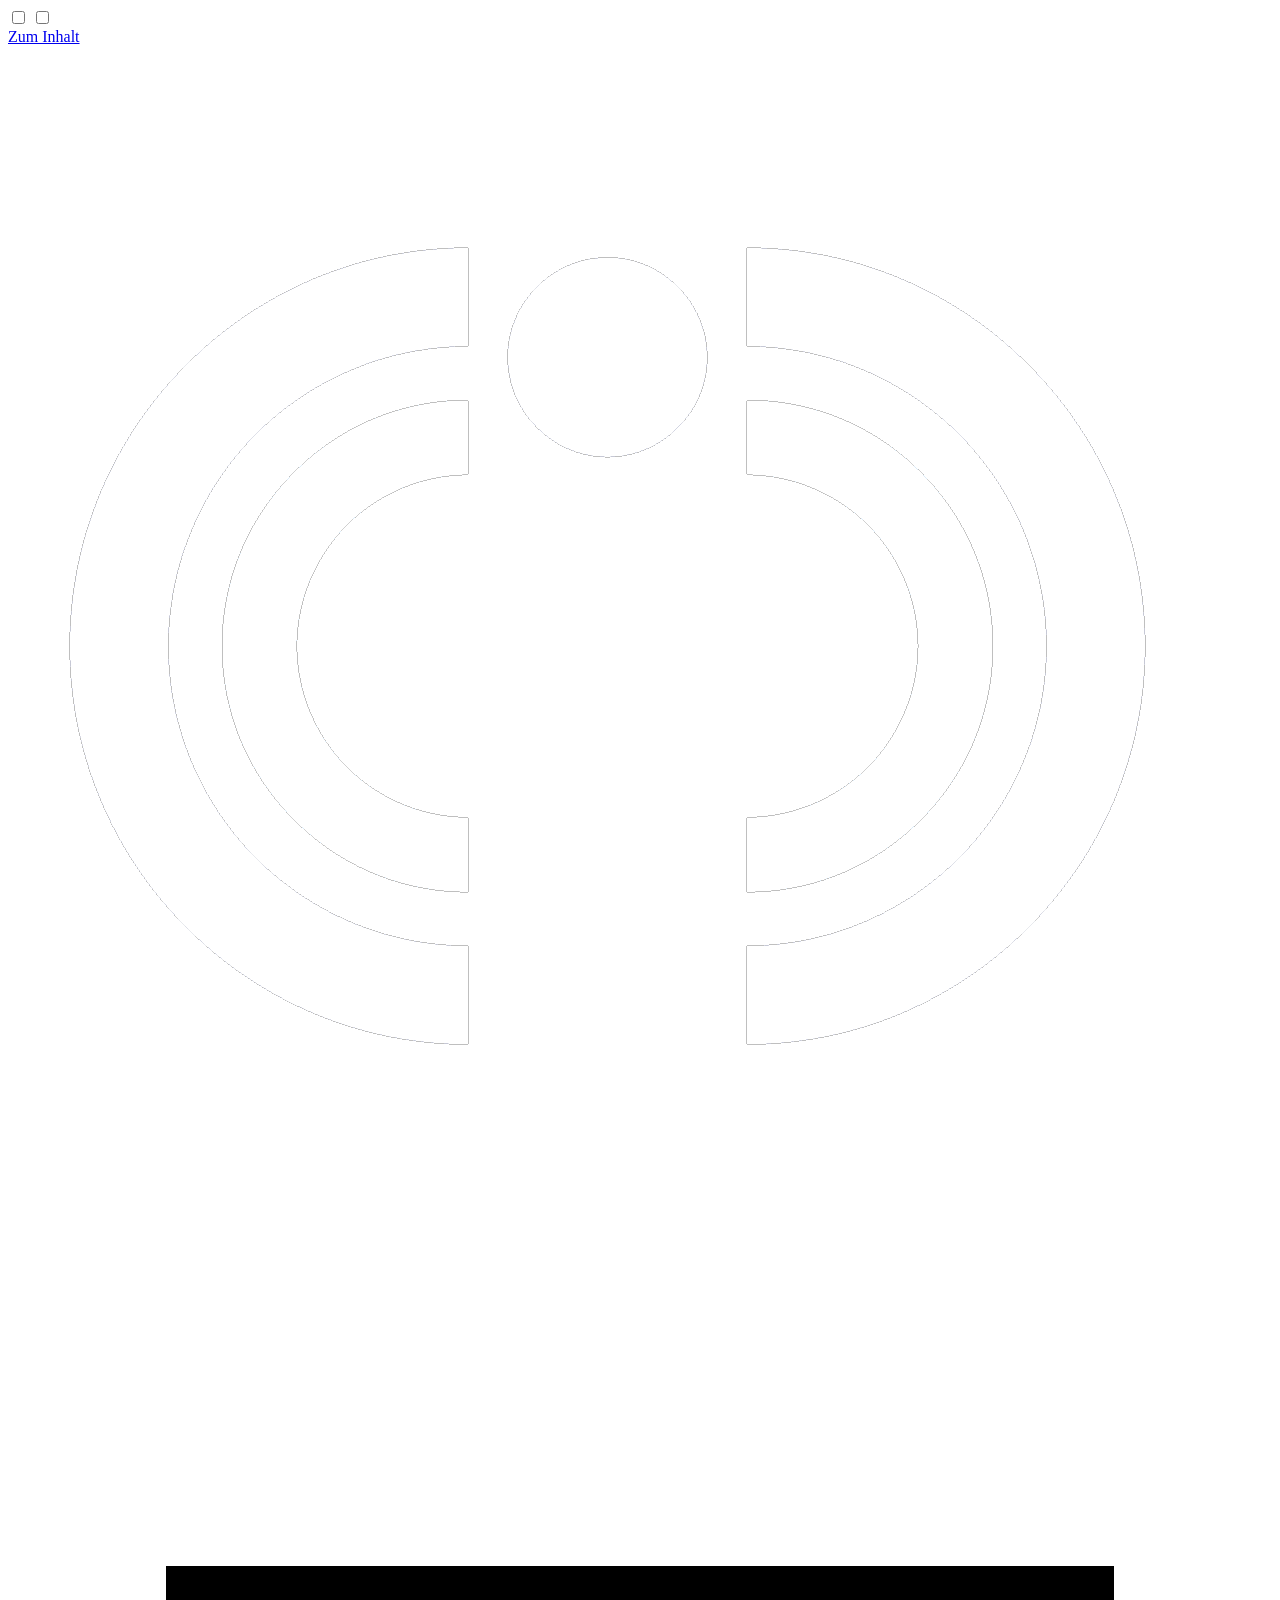
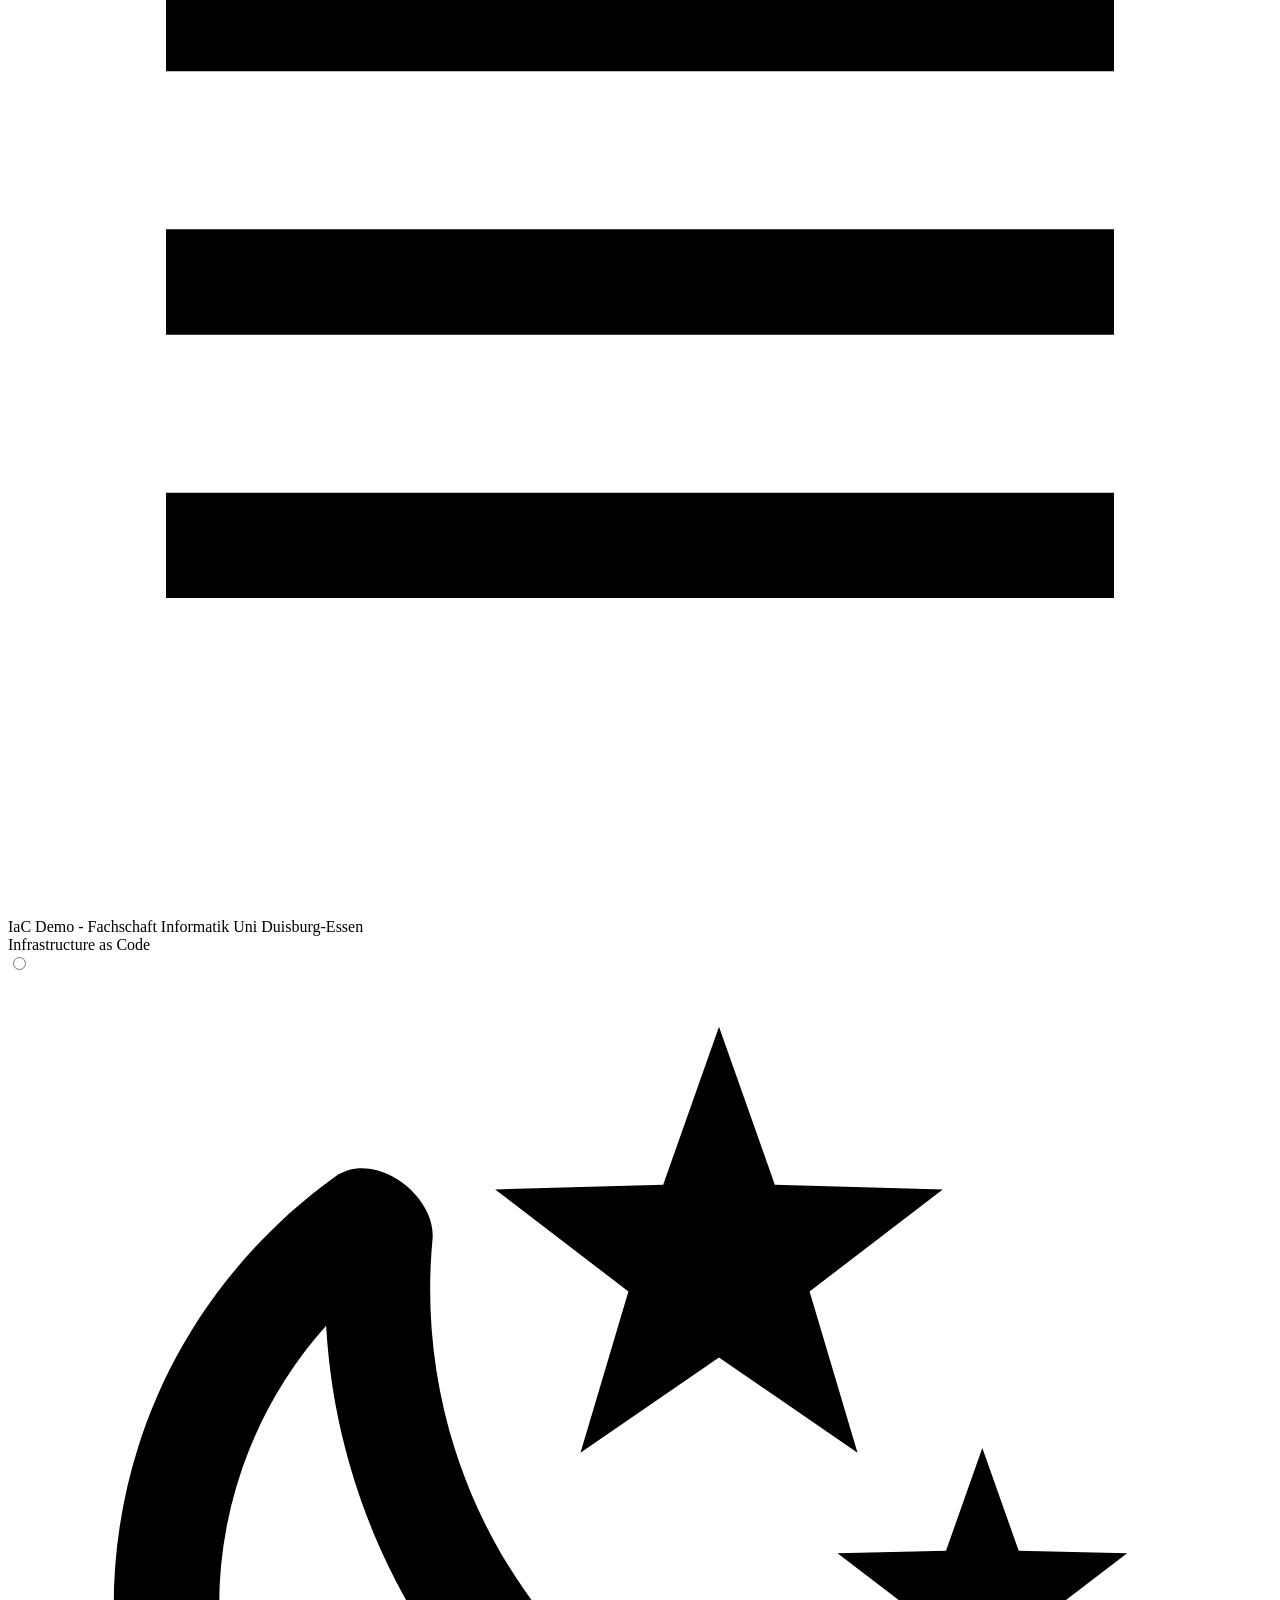
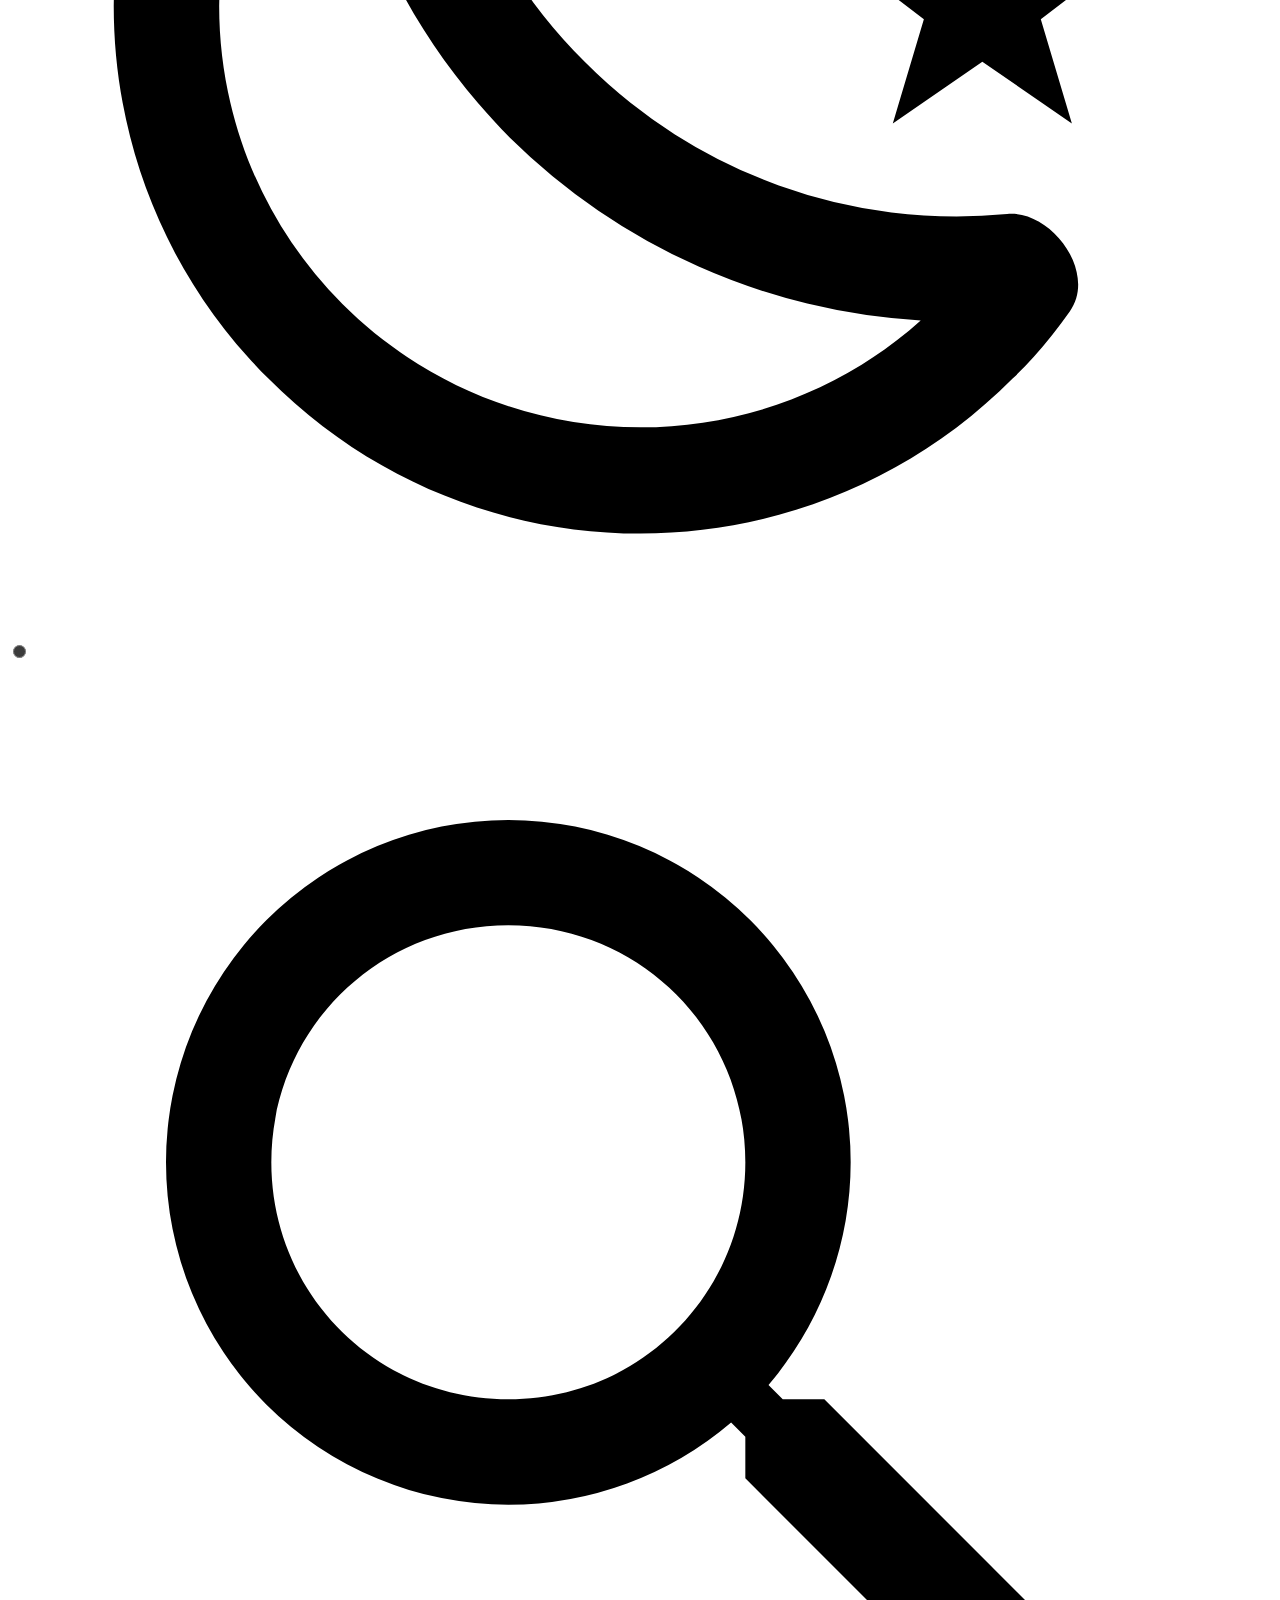
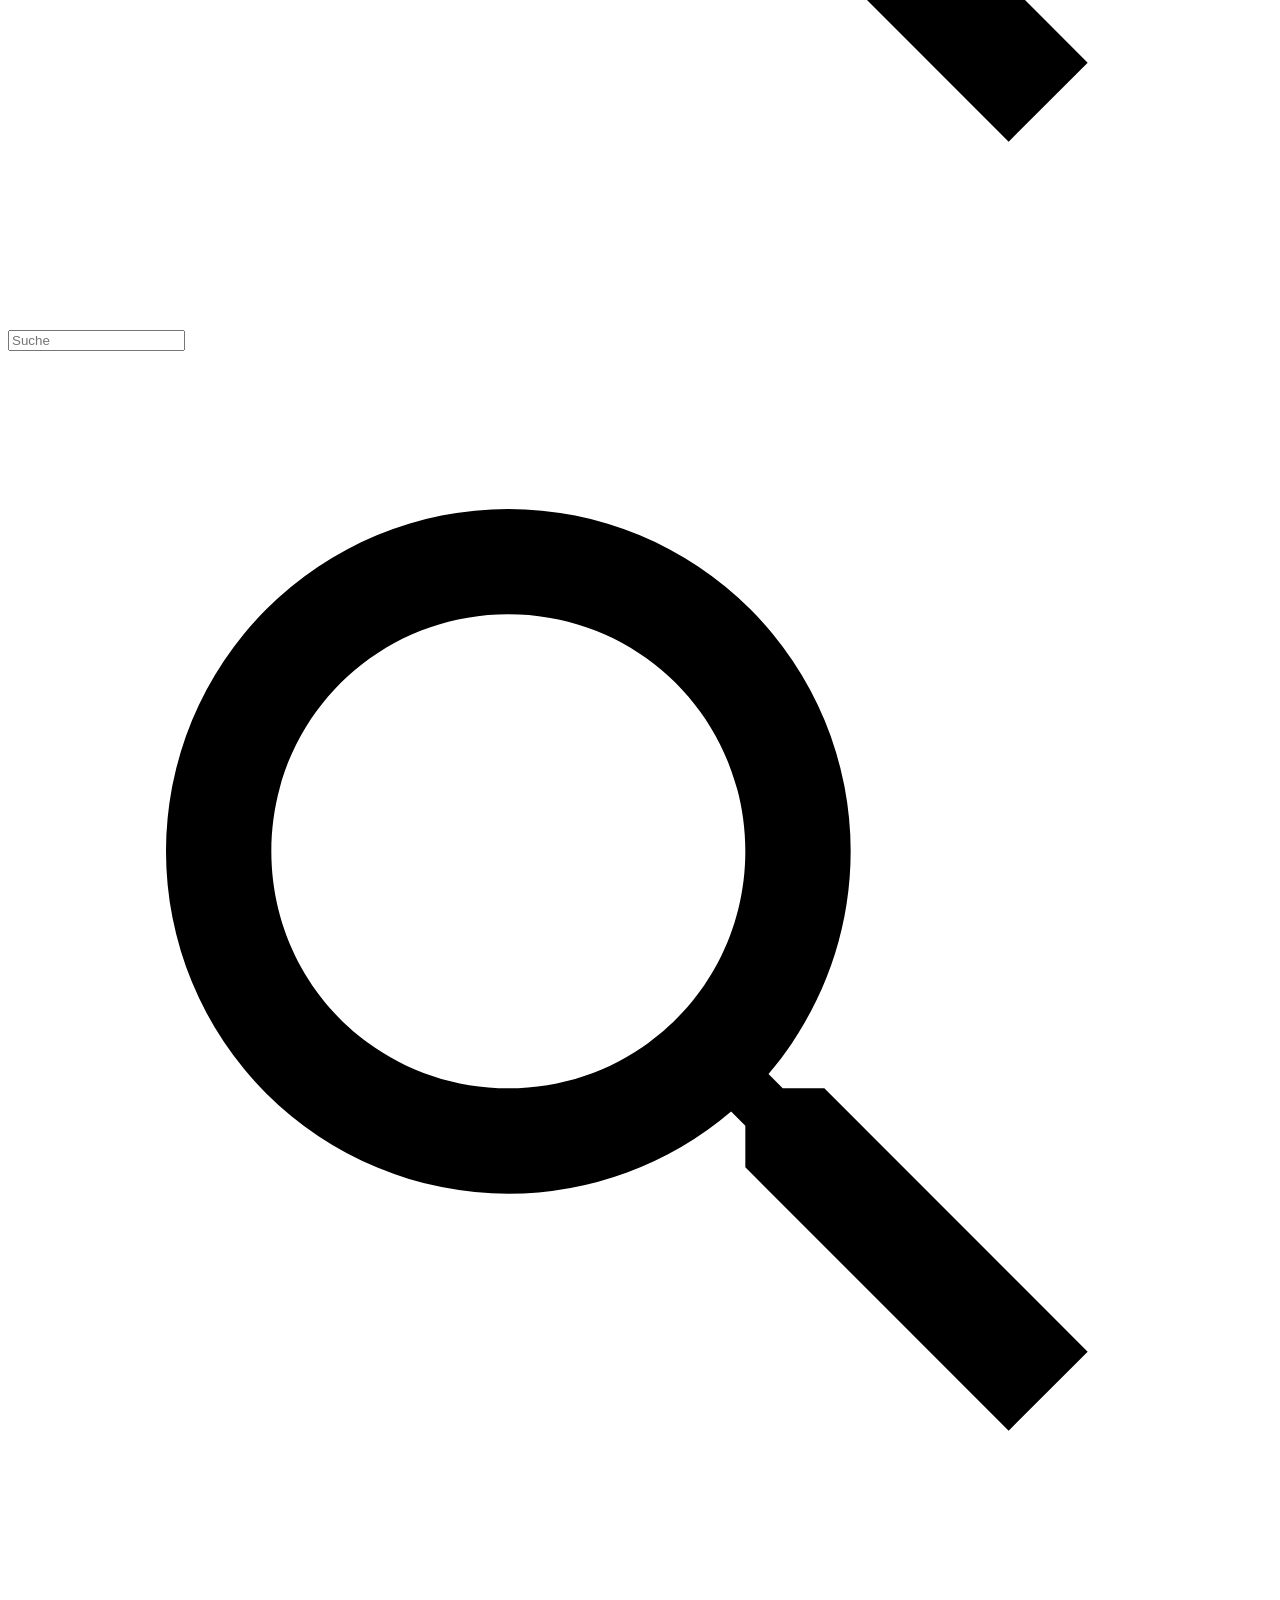
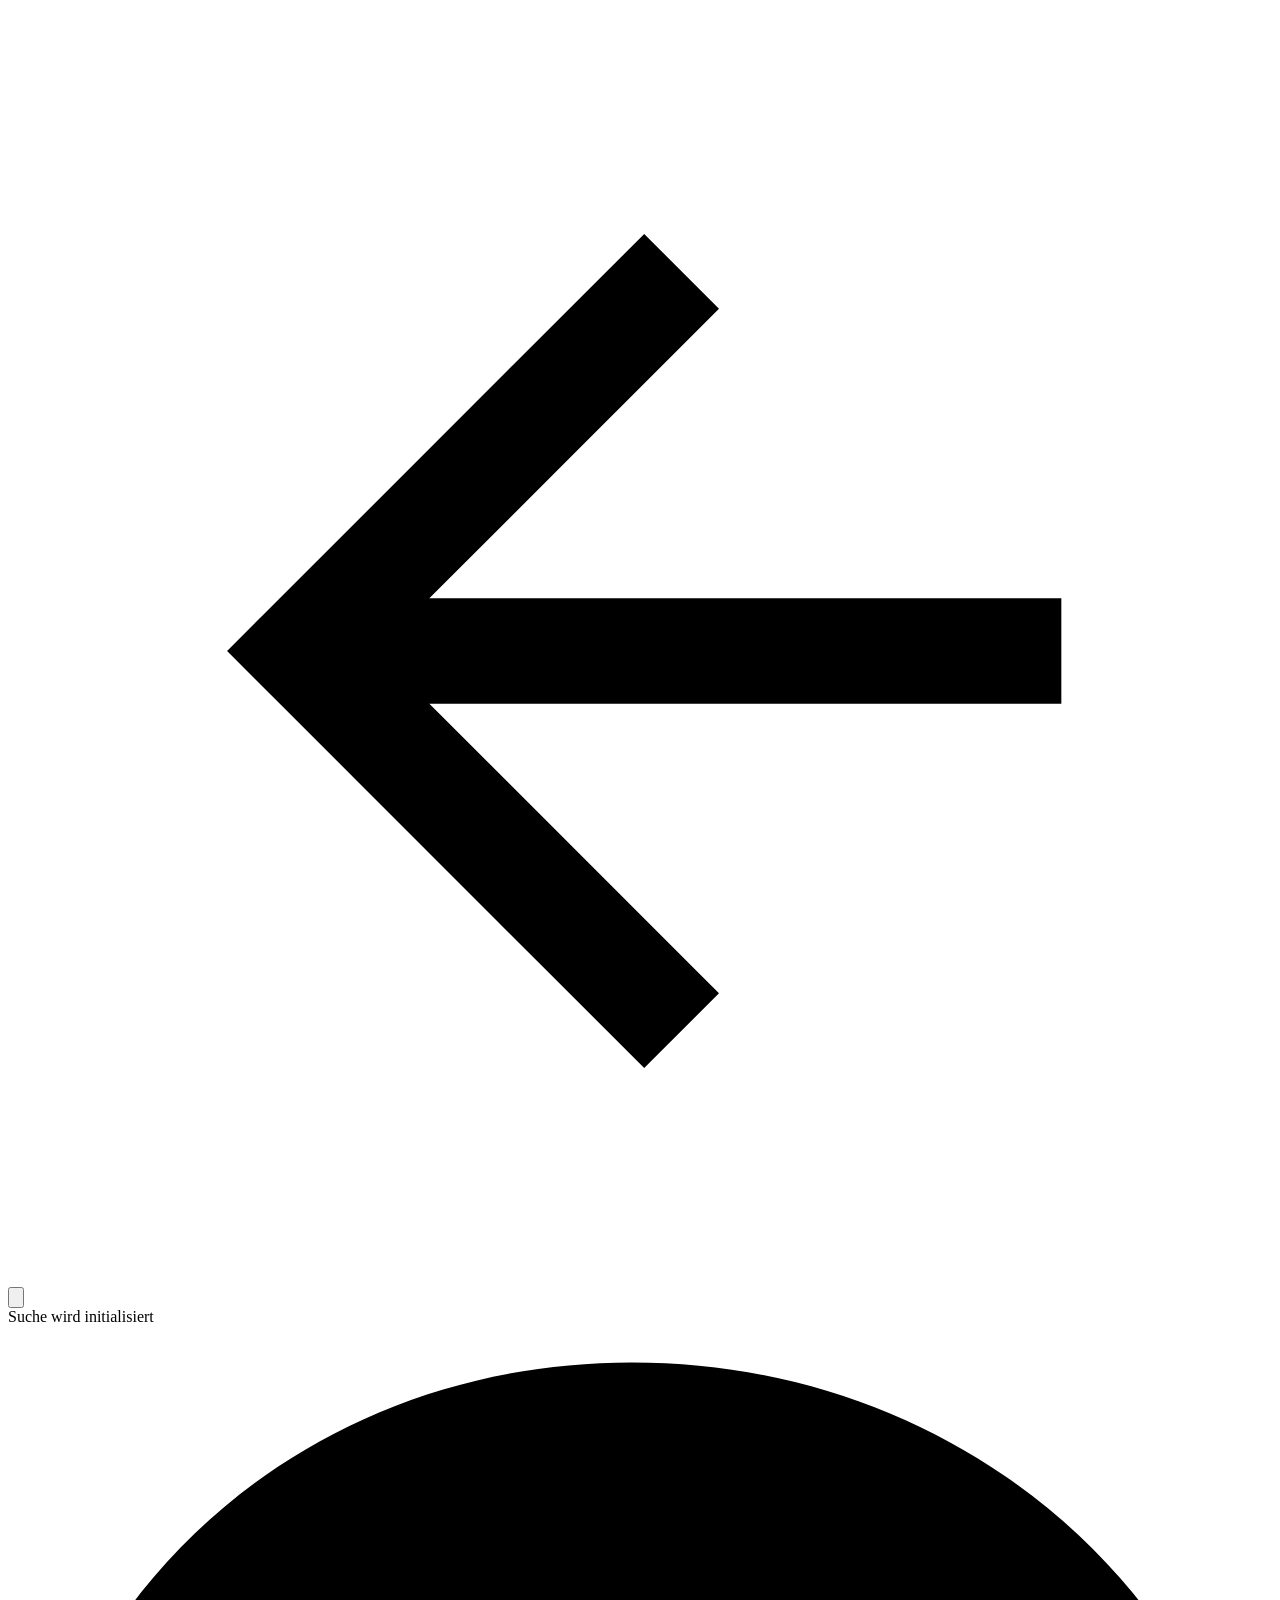
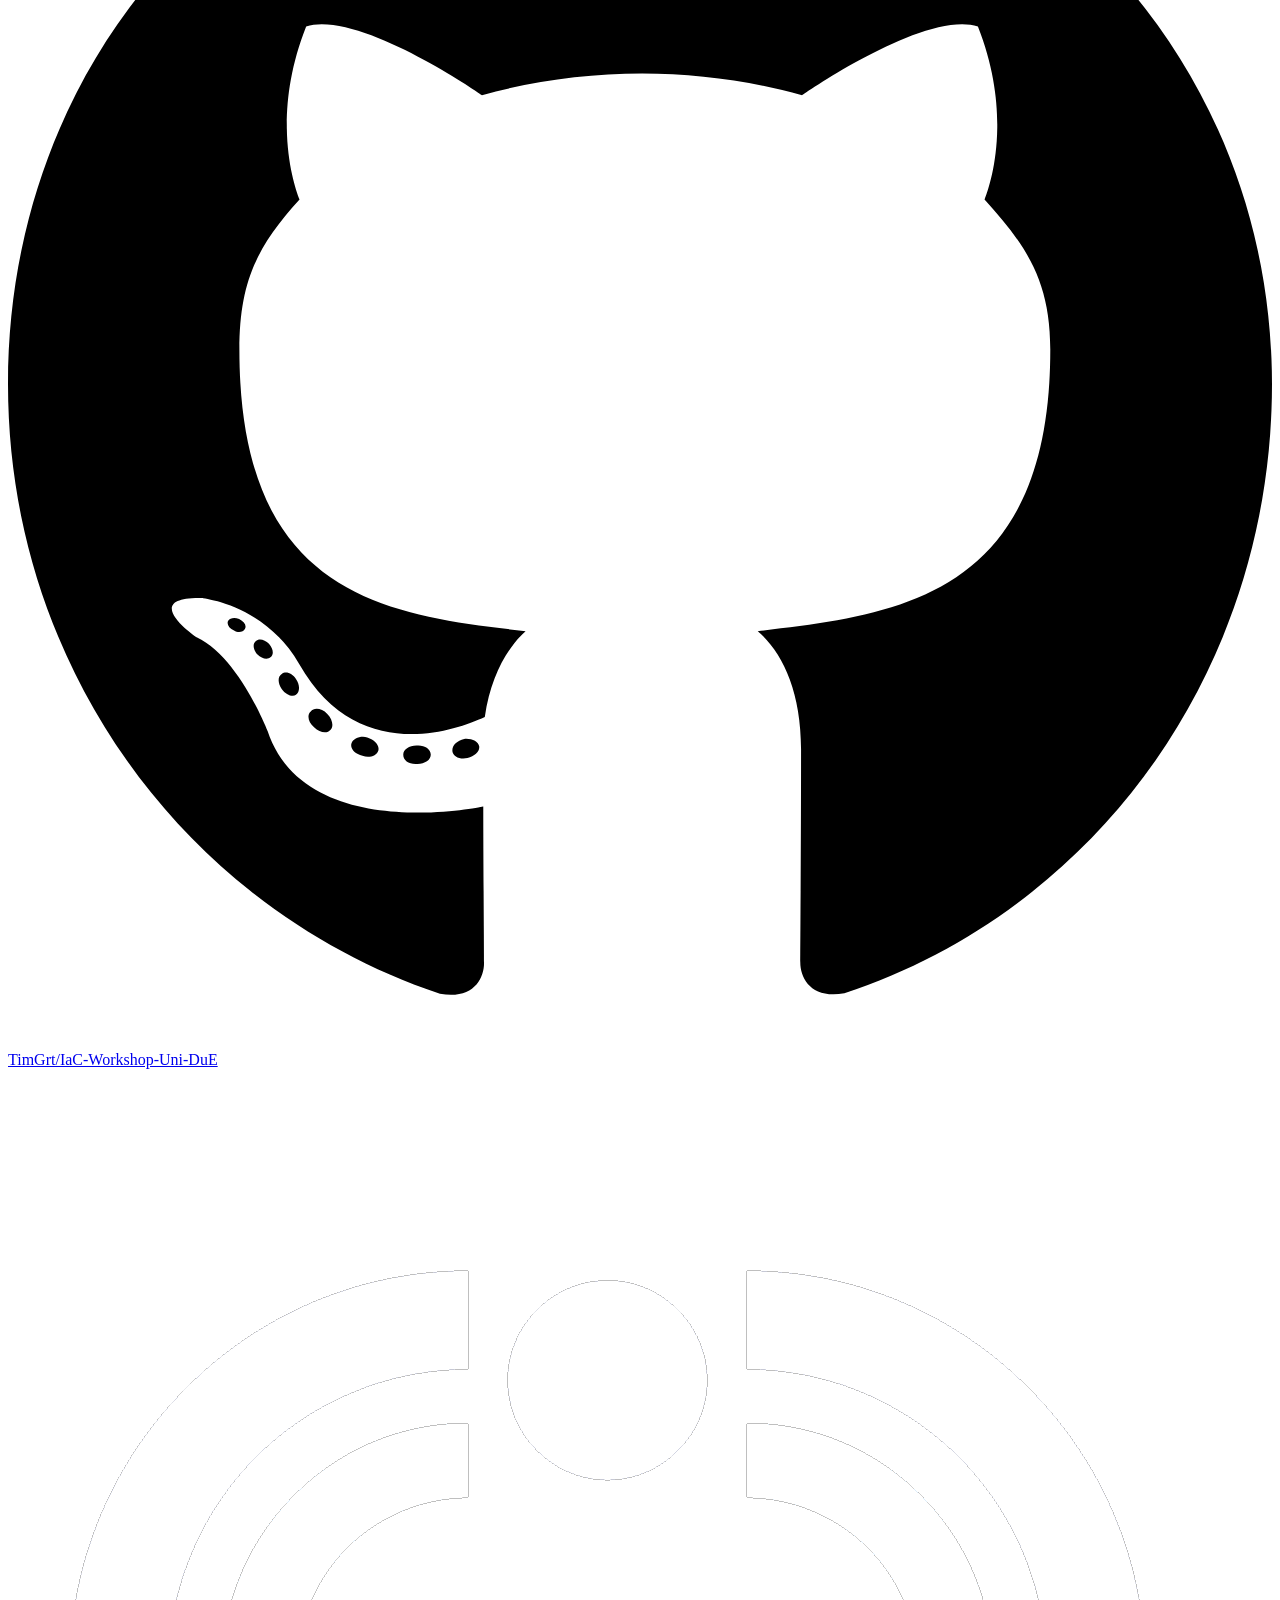
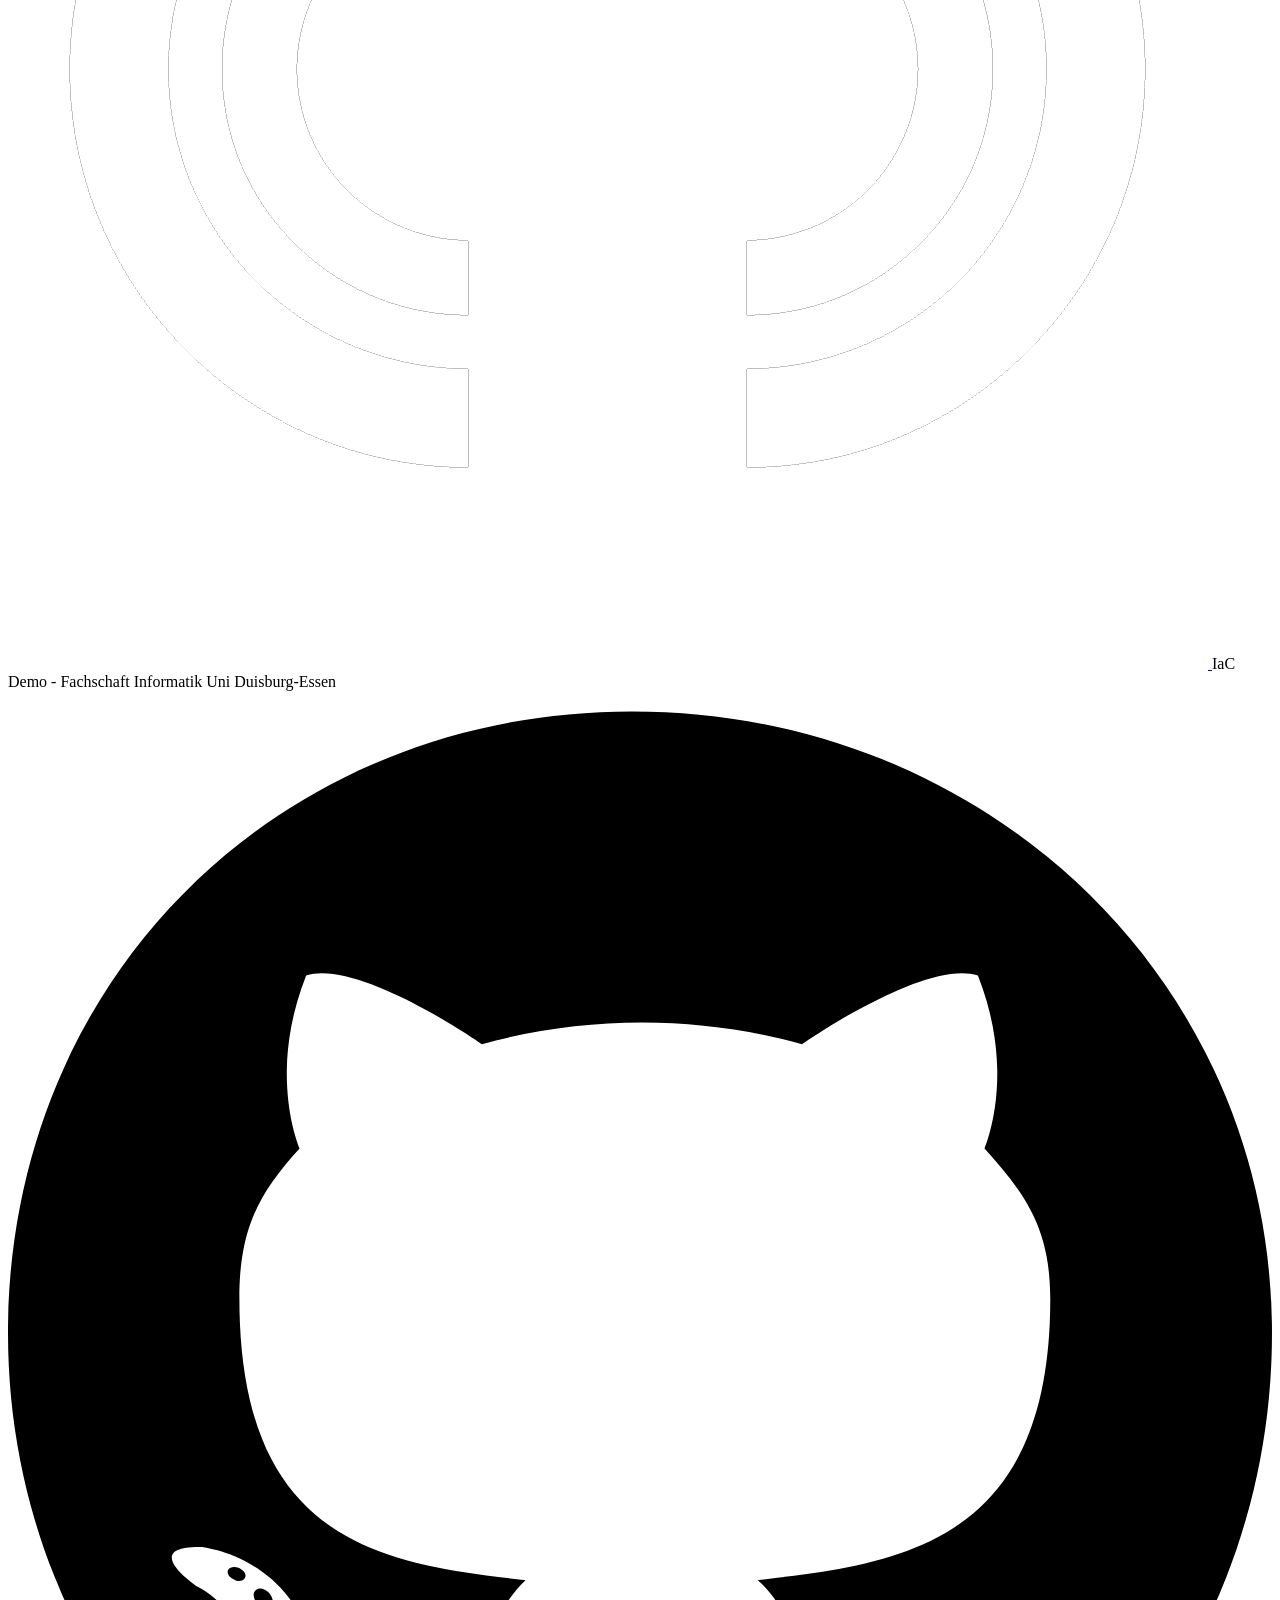
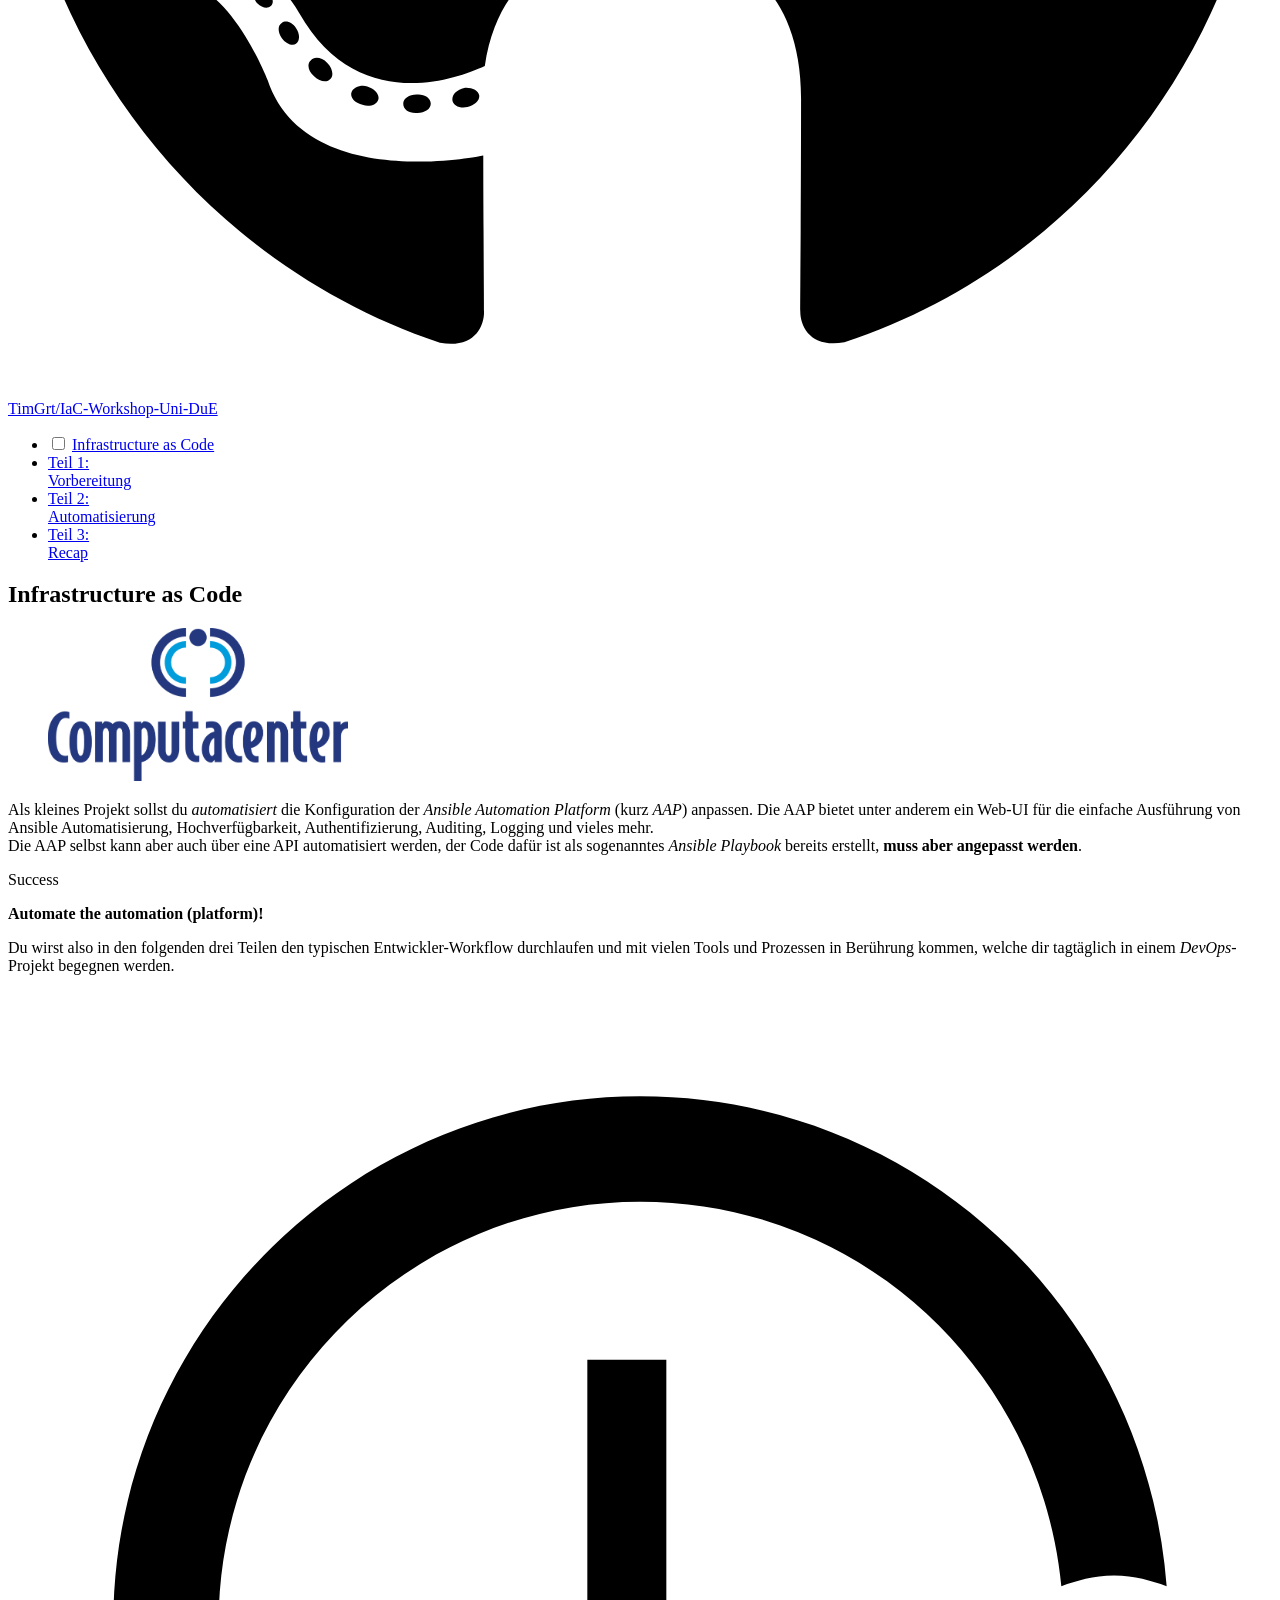
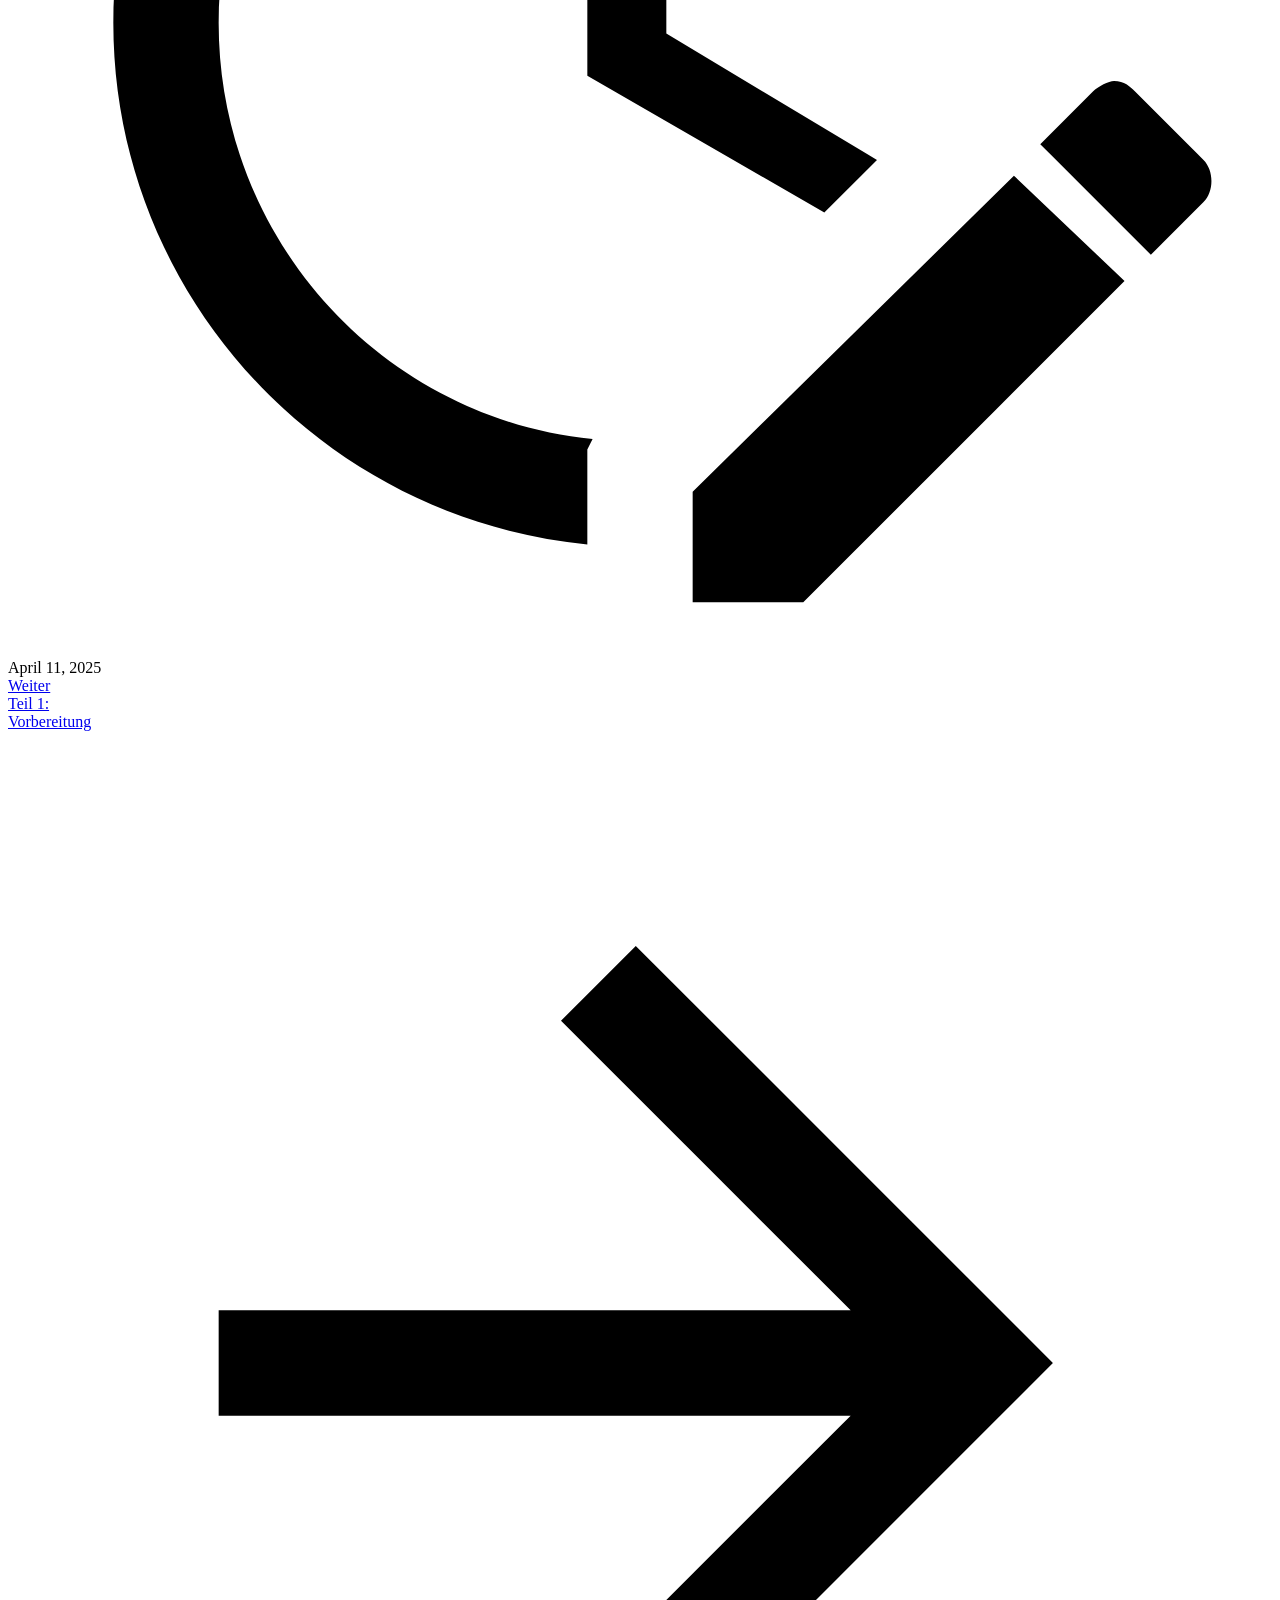
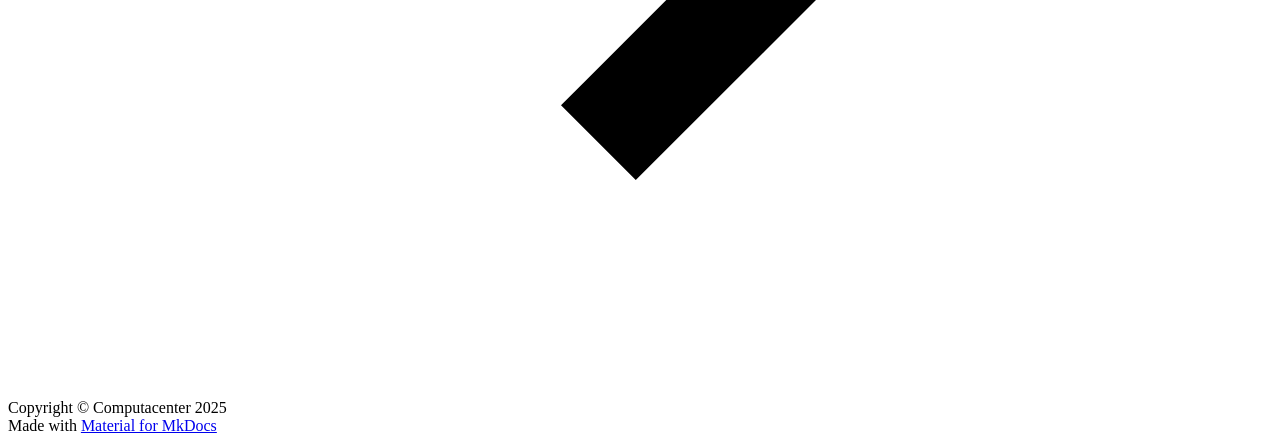
==== index.html @ d69f7e3c "Deployed 56c1d9f with MkDocs version: 1.6.1" ====
<!doctype html>
<html lang="de" class="no-js">
  <head>
    
      <meta charset="utf-8">
      <meta name="viewport" content="width=device-width,initial-scale=1">
      
        <meta name="description" content="Small exercises for demoing Infrastructure as Code with Ansible and Automation Controller">
      
      
      
      
      
        <link rel="next" href="part1/">
      
      
      <link rel="icon" href="assets/images/computacenter-logo.png">
      <meta name="generator" content="mkdocs-1.6.1, mkdocs-material-9.6.9">
    
    
      
        <title>IaC Demo - Fachschaft Informatik Uni Duisburg-Essen</title>
      
    
    
      <link rel="stylesheet" href="assets/stylesheets/main.4af4bdda.min.css">
      
        
        <link rel="stylesheet" href="assets/stylesheets/palette.06af60db.min.css">
      
      
  
  
    
    
  
  
  <style>:root{--md-admonition-icon--example:url('data:image/svg+xml;charset=utf-8,%3Csvg%20xmlns%3D%22http%3A//www.w3.org/2000/svg%22%20viewBox%3D%220%200%2024%2024%22%3E%3Cpath%20d%3D%22M9.25%2012a.75.75%200%200%201-.22.53l-2.75%202.75a.75.75%200%200%201-1.06-1.06L7.44%2012%205.22%209.78a.75.75%200%201%201%201.06-1.06l2.75%202.75c.141.14.22.331.22.53m2%202a.75.75%200%200%200%200%201.5h5a.75.75%200%200%200%200-1.5z%22/%3E%3Cpath%20d%3D%22M0%204.75C0%203.784.784%203%201.75%203h20.5c.966%200%201.75.784%201.75%201.75v14.5A1.75%201.75%200%200%201%2022.25%2021H1.75A1.75%201.75%200%200%201%200%2019.25Zm1.75-.25a.25.25%200%200%200-.25.25v14.5c0%20.138.112.25.25.25h20.5a.25.25%200%200%200%20.25-.25V4.75a.25.25%200%200%200-.25-.25Z%22/%3E%3C/svg%3E');}</style>



    
    
      
    
    
      
        
        
        
        <link rel="stylesheet" href="assets/external/fonts.googleapis.com/css.49ea35f2.css">
        <style>:root{--md-text-font:"Roboto";--md-code-font:"Roboto Mono"}</style>
      
    
    
      <link rel="stylesheet" href="assets/stylesheets/tables.css">
    
    <script>__md_scope=new URL(".",location),__md_hash=e=>[...e].reduce(((e,_)=>(e<<5)-e+_.charCodeAt(0)),0),__md_get=(e,_=localStorage,t=__md_scope)=>JSON.parse(_.getItem(t.pathname+"."+e)),__md_set=(e,_,t=localStorage,a=__md_scope)=>{try{t.setItem(a.pathname+"."+e,JSON.stringify(_))}catch(e){}}</script>
    
      

    
    
    
  </head>
  
  
    
    
      
    
    
    
    
    <body dir="ltr" data-md-color-scheme="default" data-md-color-primary="red" data-md-color-accent="indigo">
  
    
    <input class="md-toggle" data-md-toggle="drawer" type="checkbox" id="__drawer" autocomplete="off">
    <input class="md-toggle" data-md-toggle="search" type="checkbox" id="__search" autocomplete="off">
    <label class="md-overlay" for="__drawer"></label>
    <div data-md-component="skip">
      
        
        <a href="#infrastructure-as-code" class="md-skip">
          Zum Inhalt
        </a>
      
    </div>
    <div data-md-component="announce">
      
    </div>
    
    
      

  

<header class="md-header md-header--shadow" data-md-component="header">
  <nav class="md-header__inner md-grid" aria-label="Kopfzeile">
    <a href="." title="IaC Demo - Fachschaft Informatik Uni Duisburg-Essen" class="md-header__button md-logo" aria-label="IaC Demo - Fachschaft Informatik Uni Duisburg-Essen" data-md-component="logo">
      
  <img src="assets/images/computacenter-logo-white.png" alt="logo">

    </a>
    <label class="md-header__button md-icon" for="__drawer">
      
      <svg xmlns="http://www.w3.org/2000/svg" viewBox="0 0 24 24"><path d="M3 6h18v2H3zm0 5h18v2H3zm0 5h18v2H3z"/></svg>
    </label>
    <div class="md-header__title" data-md-component="header-title">
      <div class="md-header__ellipsis">
        <div class="md-header__topic">
          <span class="md-ellipsis">
            IaC Demo - Fachschaft Informatik Uni Duisburg-Essen
          </span>
        </div>
        <div class="md-header__topic" data-md-component="header-topic">
          <span class="md-ellipsis">
            
              Infrastructure as Code
            
          </span>
        </div>
      </div>
    </div>
    
      
        <form class="md-header__option" data-md-component="palette">
  
    
    
    
    <input class="md-option" data-md-color-media="" data-md-color-scheme="default" data-md-color-primary="red" data-md-color-accent="indigo"  aria-label="Switch to dark mode"  type="radio" name="__palette" id="__palette_0">
    
      <label class="md-header__button md-icon" title="Switch to dark mode" for="__palette_1" hidden>
        <svg xmlns="http://www.w3.org/2000/svg" viewBox="0 0 24 24"><path d="m17.75 4.09-2.53 1.94.91 3.06-2.63-1.81-2.63 1.81.91-3.06-2.53-1.94L12.44 4l1.06-3 1.06 3zm3.5 6.91-1.64 1.25.59 1.98-1.7-1.17-1.7 1.17.59-1.98L15.75 11l2.06-.05L18.5 9l.69 1.95zm-2.28 4.95c.83-.08 1.72 1.1 1.19 1.85-.32.45-.66.87-1.08 1.27C15.17 23 8.84 23 4.94 19.07c-3.91-3.9-3.91-10.24 0-14.14.4-.4.82-.76 1.27-1.08.75-.53 1.93.36 1.85 1.19-.27 2.86.69 5.83 2.89 8.02a9.96 9.96 0 0 0 8.02 2.89m-1.64 2.02a12.08 12.08 0 0 1-7.8-3.47c-2.17-2.19-3.33-5-3.49-7.82-2.81 3.14-2.7 7.96.31 10.98 3.02 3.01 7.84 3.12 10.98.31"/></svg>
      </label>
    
  
    
    
    
    <input class="md-option" data-md-color-media="" data-md-color-scheme="slate" data-md-color-primary="black" data-md-color-accent="indigo"  aria-label="Switch to light mode"  type="radio" name="__palette" id="__palette_1">
    
      <label class="md-header__button md-icon" title="Switch to light mode" for="__palette_0" hidden>
        <svg xmlns="http://www.w3.org/2000/svg" viewBox="0 0 24 24"><path d="M12 7a5 5 0 0 1 5 5 5 5 0 0 1-5 5 5 5 0 0 1-5-5 5 5 0 0 1 5-5m0 2a3 3 0 0 0-3 3 3 3 0 0 0 3 3 3 3 0 0 0 3-3 3 3 0 0 0-3-3m0-7 2.39 3.42C13.65 5.15 12.84 5 12 5s-1.65.15-2.39.42zM3.34 7l4.16-.35A7.2 7.2 0 0 0 5.94 8.5c-.44.74-.69 1.5-.83 2.29zm.02 10 1.76-3.77a7.131 7.131 0 0 0 2.38 4.14zM20.65 7l-1.77 3.79a7.02 7.02 0 0 0-2.38-4.15zm-.01 10-4.14.36c.59-.51 1.12-1.14 1.54-1.86.42-.73.69-1.5.83-2.29zM12 22l-2.41-3.44c.74.27 1.55.44 2.41.44.82 0 1.63-.17 2.37-.44z"/></svg>
      </label>
    
  
</form>
      
    
    
      <script>var palette=__md_get("__palette");if(palette&&palette.color){if("(prefers-color-scheme)"===palette.color.media){var media=matchMedia("(prefers-color-scheme: light)"),input=document.querySelector(media.matches?"[data-md-color-media='(prefers-color-scheme: light)']":"[data-md-color-media='(prefers-color-scheme: dark)']");palette.color.media=input.getAttribute("data-md-color-media"),palette.color.scheme=input.getAttribute("data-md-color-scheme"),palette.color.primary=input.getAttribute("data-md-color-primary"),palette.color.accent=input.getAttribute("data-md-color-accent")}for(var[key,value]of Object.entries(palette.color))document.body.setAttribute("data-md-color-"+key,value)}</script>
    
    
    
      <label class="md-header__button md-icon" for="__search">
        
        <svg xmlns="http://www.w3.org/2000/svg" viewBox="0 0 24 24"><path d="M9.5 3A6.5 6.5 0 0 1 16 9.5c0 1.61-.59 3.09-1.56 4.23l.27.27h.79l5 5-1.5 1.5-5-5v-.79l-.27-.27A6.52 6.52 0 0 1 9.5 16 6.5 6.5 0 0 1 3 9.5 6.5 6.5 0 0 1 9.5 3m0 2C7 5 5 7 5 9.5S7 14 9.5 14 14 12 14 9.5 12 5 9.5 5"/></svg>
      </label>
      <div class="md-search" data-md-component="search" role="dialog">
  <label class="md-search__overlay" for="__search"></label>
  <div class="md-search__inner" role="search">
    <form class="md-search__form" name="search">
      <input type="text" class="md-search__input" name="query" aria-label="Suche" placeholder="Suche" autocapitalize="off" autocorrect="off" autocomplete="off" spellcheck="false" data-md-component="search-query" required>
      <label class="md-search__icon md-icon" for="__search">
        
        <svg xmlns="http://www.w3.org/2000/svg" viewBox="0 0 24 24"><path d="M9.5 3A6.5 6.5 0 0 1 16 9.5c0 1.61-.59 3.09-1.56 4.23l.27.27h.79l5 5-1.5 1.5-5-5v-.79l-.27-.27A6.52 6.52 0 0 1 9.5 16 6.5 6.5 0 0 1 3 9.5 6.5 6.5 0 0 1 9.5 3m0 2C7 5 5 7 5 9.5S7 14 9.5 14 14 12 14 9.5 12 5 9.5 5"/></svg>
        
        <svg xmlns="http://www.w3.org/2000/svg" viewBox="0 0 24 24"><path d="M20 11v2H8l5.5 5.5-1.42 1.42L4.16 12l7.92-7.92L13.5 5.5 8 11z"/></svg>
      </label>
      <nav class="md-search__options" aria-label="Suche">
        
        <button type="reset" class="md-search__icon md-icon" title="Zurücksetzen" aria-label="Zurücksetzen" tabindex="-1">
          
          <svg xmlns="http://www.w3.org/2000/svg" viewBox="0 0 24 24"><path d="M19 6.41 17.59 5 12 10.59 6.41 5 5 6.41 10.59 12 5 17.59 6.41 19 12 13.41 17.59 19 19 17.59 13.41 12z"/></svg>
        </button>
      </nav>
      
        <div class="md-search__suggest" data-md-component="search-suggest"></div>
      
    </form>
    <div class="md-search__output">
      <div class="md-search__scrollwrap" tabindex="0" data-md-scrollfix>
        <div class="md-search-result" data-md-component="search-result">
          <div class="md-search-result__meta">
            Suche wird initialisiert
          </div>
          <ol class="md-search-result__list" role="presentation"></ol>
        </div>
      </div>
    </div>
  </div>
</div>
    
    
      <div class="md-header__source">
        <a href="https://github.com/TimGrt/IaC-Workshop-Uni-DuE" title="Zum Repository" class="md-source" data-md-component="source">
  <div class="md-source__icon md-icon">
    
    <svg xmlns="http://www.w3.org/2000/svg" viewBox="0 0 496 512"><!--! Font Awesome Free 6.7.2 by @fontawesome - https://fontawesome.com License - https://fontawesome.com/license/free (Icons: CC BY 4.0, Fonts: SIL OFL 1.1, Code: MIT License) Copyright 2024 Fonticons, Inc.--><path d="M165.9 397.4c0 2-2.3 3.6-5.2 3.6-3.3.3-5.6-1.3-5.6-3.6 0-2 2.3-3.6 5.2-3.6 3-.3 5.6 1.3 5.6 3.6m-31.1-4.5c-.7 2 1.3 4.3 4.3 4.9 2.6 1 5.6 0 6.2-2s-1.3-4.3-4.3-5.2c-2.6-.7-5.5.3-6.2 2.3m44.2-1.7c-2.9.7-4.9 2.6-4.6 4.9.3 2 2.9 3.3 5.9 2.6 2.9-.7 4.9-2.6 4.6-4.6-.3-1.9-3-3.2-5.9-2.9M244.8 8C106.1 8 0 113.3 0 252c0 110.9 69.8 205.8 169.5 239.2 12.8 2.3 17.3-5.6 17.3-12.1 0-6.2-.3-40.4-.3-61.4 0 0-70 15-84.7-29.8 0 0-11.4-29.1-27.8-36.6 0 0-22.9-15.7 1.6-15.4 0 0 24.9 2 38.6 25.8 21.9 38.6 58.6 27.5 72.9 20.9 2.3-16 8.8-27.1 16-33.7-55.9-6.2-112.3-14.3-112.3-110.5 0-27.5 7.6-41.3 23.6-58.9-2.6-6.5-11.1-33.3 2.6-67.9 20.9-6.5 69 27 69 27 20-5.6 41.5-8.5 62.8-8.5s42.8 2.9 62.8 8.5c0 0 48.1-33.6 69-27 13.7 34.7 5.2 61.4 2.6 67.9 16 17.7 25.8 31.5 25.8 58.9 0 96.5-58.9 104.2-114.8 110.5 9.2 7.9 17 22.9 17 46.4 0 33.7-.3 75.4-.3 83.6 0 6.5 4.6 14.4 17.3 12.1C428.2 457.8 496 362.9 496 252 496 113.3 383.5 8 244.8 8M97.2 352.9c-1.3 1-1 3.3.7 5.2 1.6 1.6 3.9 2.3 5.2 1 1.3-1 1-3.3-.7-5.2-1.6-1.6-3.9-2.3-5.2-1m-10.8-8.1c-.7 1.3.3 2.9 2.3 3.9 1.6 1 3.6.7 4.3-.7.7-1.3-.3-2.9-2.3-3.9-2-.6-3.6-.3-4.3.7m32.4 35.6c-1.6 1.3-1 4.3 1.3 6.2 2.3 2.3 5.2 2.6 6.5 1 1.3-1.3.7-4.3-1.3-6.2-2.2-2.3-5.2-2.6-6.5-1m-11.4-14.7c-1.6 1-1.6 3.6 0 5.9s4.3 3.3 5.6 2.3c1.6-1.3 1.6-3.9 0-6.2-1.4-2.3-4-3.3-5.6-2"/></svg>
  </div>
  <div class="md-source__repository">
    TimGrt/IaC-Workshop-Uni-DuE
  </div>
</a>
      </div>
    
  </nav>
  
</header>
    
    <div class="md-container" data-md-component="container">
      
      
        
          
        
      
      <main class="md-main" data-md-component="main">
        <div class="md-main__inner md-grid">
          
            
              
              <div class="md-sidebar md-sidebar--primary" data-md-component="sidebar" data-md-type="navigation" >
                <div class="md-sidebar__scrollwrap">
                  <div class="md-sidebar__inner">
                    



<nav class="md-nav md-nav--primary" aria-label="Navigation" data-md-level="0">
  <label class="md-nav__title" for="__drawer">
    <a href="." title="IaC Demo - Fachschaft Informatik Uni Duisburg-Essen" class="md-nav__button md-logo" aria-label="IaC Demo - Fachschaft Informatik Uni Duisburg-Essen" data-md-component="logo">
      
  <img src="assets/images/computacenter-logo-white.png" alt="logo">

    </a>
    IaC Demo - Fachschaft Informatik Uni Duisburg-Essen
  </label>
  
    <div class="md-nav__source">
      <a href="https://github.com/TimGrt/IaC-Workshop-Uni-DuE" title="Zum Repository" class="md-source" data-md-component="source">
  <div class="md-source__icon md-icon">
    
    <svg xmlns="http://www.w3.org/2000/svg" viewBox="0 0 496 512"><!--! Font Awesome Free 6.7.2 by @fontawesome - https://fontawesome.com License - https://fontawesome.com/license/free (Icons: CC BY 4.0, Fonts: SIL OFL 1.1, Code: MIT License) Copyright 2024 Fonticons, Inc.--><path d="M165.9 397.4c0 2-2.3 3.6-5.2 3.6-3.3.3-5.6-1.3-5.6-3.6 0-2 2.3-3.6 5.2-3.6 3-.3 5.6 1.3 5.6 3.6m-31.1-4.5c-.7 2 1.3 4.3 4.3 4.9 2.6 1 5.6 0 6.2-2s-1.3-4.3-4.3-5.2c-2.6-.7-5.5.3-6.2 2.3m44.2-1.7c-2.9.7-4.9 2.6-4.6 4.9.3 2 2.9 3.3 5.9 2.6 2.9-.7 4.9-2.6 4.6-4.6-.3-1.9-3-3.2-5.9-2.9M244.8 8C106.1 8 0 113.3 0 252c0 110.9 69.8 205.8 169.5 239.2 12.8 2.3 17.3-5.6 17.3-12.1 0-6.2-.3-40.4-.3-61.4 0 0-70 15-84.7-29.8 0 0-11.4-29.1-27.8-36.6 0 0-22.9-15.7 1.6-15.4 0 0 24.9 2 38.6 25.8 21.9 38.6 58.6 27.5 72.9 20.9 2.3-16 8.8-27.1 16-33.7-55.9-6.2-112.3-14.3-112.3-110.5 0-27.5 7.6-41.3 23.6-58.9-2.6-6.5-11.1-33.3 2.6-67.9 20.9-6.5 69 27 69 27 20-5.6 41.5-8.5 62.8-8.5s42.8 2.9 62.8 8.5c0 0 48.1-33.6 69-27 13.7 34.7 5.2 61.4 2.6 67.9 16 17.7 25.8 31.5 25.8 58.9 0 96.5-58.9 104.2-114.8 110.5 9.2 7.9 17 22.9 17 46.4 0 33.7-.3 75.4-.3 83.6 0 6.5 4.6 14.4 17.3 12.1C428.2 457.8 496 362.9 496 252 496 113.3 383.5 8 244.8 8M97.2 352.9c-1.3 1-1 3.3.7 5.2 1.6 1.6 3.9 2.3 5.2 1 1.3-1 1-3.3-.7-5.2-1.6-1.6-3.9-2.3-5.2-1m-10.8-8.1c-.7 1.3.3 2.9 2.3 3.9 1.6 1 3.6.7 4.3-.7.7-1.3-.3-2.9-2.3-3.9-2-.6-3.6-.3-4.3.7m32.4 35.6c-1.6 1.3-1 4.3 1.3 6.2 2.3 2.3 5.2 2.6 6.5 1 1.3-1.3.7-4.3-1.3-6.2-2.2-2.3-5.2-2.6-6.5-1m-11.4-14.7c-1.6 1-1.6 3.6 0 5.9s4.3 3.3 5.6 2.3c1.6-1.3 1.6-3.9 0-6.2-1.4-2.3-4-3.3-5.6-2"/></svg>
  </div>
  <div class="md-source__repository">
    TimGrt/IaC-Workshop-Uni-DuE
  </div>
</a>
    </div>
  
  <ul class="md-nav__list" data-md-scrollfix>
    
      
      
  
  
    
  
  
  
    <li class="md-nav__item md-nav__item--active">
      
      <input class="md-nav__toggle md-toggle" type="checkbox" id="__toc">
      
      
        
      
      
      <a href="." class="md-nav__link md-nav__link--active">
        
  
  <span class="md-ellipsis">
    Infrastructure as Code
    
  </span>
  

      </a>
      
    </li>
  

    
      
      
  
  
  
  
    <li class="md-nav__item">
      <a href="part1/" class="md-nav__link">
        
  
  <span class="md-ellipsis">
    Teil 1:<br>Vorbereitung
    
  </span>
  

      </a>
    </li>
  

    
      
      
  
  
  
  
    <li class="md-nav__item">
      <a href="part2/" class="md-nav__link">
        
  
  <span class="md-ellipsis">
    Teil 2:<br>Automatisierung
    
  </span>
  

      </a>
    </li>
  

    
      
      
  
  
  
  
    <li class="md-nav__item">
      <a href="part3/" class="md-nav__link">
        
  
  <span class="md-ellipsis">
    Teil 3:<br>Recap
    
  </span>
  

      </a>
    </li>
  

    
  </ul>
</nav>
                  </div>
                </div>
              </div>
            
            
              
              <div class="md-sidebar md-sidebar--secondary" data-md-component="sidebar" data-md-type="toc" >
                <div class="md-sidebar__scrollwrap">
                  <div class="md-sidebar__inner">
                    

  

<nav class="md-nav md-nav--secondary" aria-label="On this page">
  
  
  
    
  
  
</nav>
                  </div>
                </div>
              </div>
            
          
          
            <div class="md-content" data-md-component="content">
              <article class="md-content__inner md-typeset">
                
                  



<h1 id="infrastructure-as-code">Infrastructure as Code</h1>
<figure>
<p><img alt="CC Logo" src="assets/images/computacenter.png#only-light" width="300" />
  <img alt="CC Logo" src="assets/images/computacenter-white.png#only-dark" width="300" />
  </p>
<figcaption></figcaption>
</figure>
<p>Als kleines Projekt sollst du <em>automatisiert</em> die Konfiguration der <em>Ansible Automation Platform</em> (kurz <em>AAP</em>) anpassen. Die AAP bietet unter anderem ein Web-UI für die einfache Ausführung von Ansible Automatisierung, Hochverfügbarkeit, Authentifizierung, Auditing, Logging und vieles mehr.<br />
Die AAP selbst kann aber auch über eine API automatisiert werden, der Code dafür ist als sogenanntes <em>Ansible Playbook</em> bereits erstellt, <strong>muss aber angepasst werden</strong>.  </p>
<div class="admonition success">
<p class="admonition-title">Success</p>
<p><strong>Automate the automation (platform)!</strong></p>
</div>
<p>Du wirst also in den folgenden drei Teilen den typischen Entwickler-Workflow durchlaufen und mit vielen Tools und Prozessen in Berührung kommen, welche dir tagtäglich in einem <em>DevOps</em>-Projekt begegnen werden.</p>







  
    
  
  


  <aside class="md-source-file">
    
      
  <span class="md-source-file__fact">
    <span class="md-icon" title="Letztes Update">
      <svg xmlns="http://www.w3.org/2000/svg" viewBox="0 0 24 24"><path d="M21 13.1c-.1 0-.3.1-.4.2l-1 1 2.1 2.1 1-1c.2-.2.2-.6 0-.8l-1.3-1.3c-.1-.1-.2-.2-.4-.2m-1.9 1.8-6.1 6V23h2.1l6.1-6.1zM12.5 7v5.2l4 2.4-1 1L11 13V7zM11 21.9c-5.1-.5-9-4.8-9-9.9C2 6.5 6.5 2 12 2c5.3 0 9.6 4.1 10 9.3-.3-.1-.6-.2-1-.2s-.7.1-1 .2C19.6 7.2 16.2 4 12 4c-4.4 0-8 3.6-8 8 0 4.1 3.1 7.5 7.1 7.9l-.1.2z"/></svg>
    </span>
    <span class="git-revision-date-localized-plugin git-revision-date-localized-plugin-date" title="April 11, 2025 13:39:05">April 11, 2025</span>
  </span>

    
    
    
    
  </aside>





                
              </article>
            </div>
          
          
<script>var target=document.getElementById(location.hash.slice(1));target&&target.name&&(target.checked=target.name.startsWith("__tabbed_"))</script>
        </div>
        
          <button type="button" class="md-top md-icon" data-md-component="top" hidden>
  
  <svg xmlns="http://www.w3.org/2000/svg" viewBox="0 0 24 24"><path d="M13 20h-2V8l-5.5 5.5-1.42-1.42L12 4.16l7.92 7.92-1.42 1.42L13 8z"/></svg>
  Zurück zum Seitenanfang
</button>
        
      </main>
      
        <footer class="md-footer">
  
    
      
      <nav class="md-footer__inner md-grid" aria-label="Fußzeile" >
        
        
          
          <a href="part1/" class="md-footer__link md-footer__link--next" aria-label="Weiter: Teil 1:&lt;br&gt;Vorbereitung">
            <div class="md-footer__title">
              <span class="md-footer__direction">
                Weiter
              </span>
              <div class="md-ellipsis">
                Teil 1:<br>Vorbereitung
              </div>
            </div>
            <div class="md-footer__button md-icon">
              
              <svg xmlns="http://www.w3.org/2000/svg" viewBox="0 0 24 24"><path d="M4 11v2h12l-5.5 5.5 1.42 1.42L19.84 12l-7.92-7.92L10.5 5.5 16 11z"/></svg>
            </div>
          </a>
        
      </nav>
    
  
  <div class="md-footer-meta md-typeset">
    <div class="md-footer-meta__inner md-grid">
      <div class="md-copyright">
  
    <div class="md-copyright__highlight">
      Copyright &copy; Computacenter 2025
    </div>
  
  
    Made with
    <a href="https://squidfunk.github.io/mkdocs-material/" target="_blank" rel="noopener">
      Material for MkDocs
    </a>
  
</div>
      
    </div>
  </div>
</footer>
      
    </div>
    <div class="md-dialog" data-md-component="dialog">
      <div class="md-dialog__inner md-typeset"></div>
    </div>
    
    
    <script id="__config" type="application/json">{"base": ".", "features": ["content.code.annotate", "content.code.copy", "navigation.footer", "navigation.instant", "navigation.sections", "navigation.top", "search.highlight", "search.suggest"], "search": "assets/javascripts/workers/search.f8cc74c7.min.js", "translations": {"clipboard.copied": "In Zwischenablage kopiert", "clipboard.copy": "In Zwischenablage kopieren", "search.result.more.one": "1 weiteres Suchergebnis auf dieser Seite", "search.result.more.other": "# weitere Suchergebnisse auf dieser Seite", "search.result.none": "Keine Suchergebnisse", "search.result.one": "1 Suchergebnis", "search.result.other": "# Suchergebnisse", "search.result.placeholder": "Suchbegriff eingeben", "search.result.term.missing": "Es fehlt", "select.version": "Version ausw\u00e4hlen"}}</script>
    
    
      <script src="assets/javascripts/bundle.c8b220af.min.js"></script>
      
        <script src="assets/javascripts/extra/refresh-on-toggle-dark-light.js"></script>
      
        <script src="assets/external/unpkg.com/mermaid@11/dist/mermaid.min.js"></script>
      
    
  </body>
</html>
---- assets/stylesheets/main.4af4bdda.min.css ----
@charset "UTF-8";html{-webkit-text-size-adjust:none;-moz-text-size-adjust:none;text-size-adjust:none;box-sizing:border-box}*,:after,:before{box-sizing:inherit}@media (prefers-reduced-motion){*,:after,:before{transition:none!important}}body{margin:0}a,button,input,label{-webkit-tap-highlight-color:transparent}a{color:inherit;text-decoration:none}hr{border:0;box-sizing:initial;display:block;height:.05rem;overflow:visible;padding:0}small{font-size:80%}sub,sup{line-height:1em}img{border-style:none}table{border-collapse:initial;border-spacing:0}td,th{font-weight:400;vertical-align:top}button{background:#0000;border:0;font-family:inherit;font-size:inherit;margin:0;padding:0}input{border:0;outline:none}:root{--md-primary-fg-color:#4051b5;--md-primary-fg-color--light:#5d6cc0;--md-primary-fg-color--dark:#303fa1;--md-primary-bg-color:#fff;--md-primary-bg-color--light:#ffffffb3;--md-accent-fg-color:#526cfe;--md-accent-fg-color--transparent:#526cfe1a;--md-accent-bg-color:#fff;--md-accent-bg-color--light:#ffffffb3}[data-md-color-scheme=default]{color-scheme:light}[data-md-color-scheme=default] img[src$="#gh-dark-mode-only"],[data-md-color-scheme=default] img[src$="#only-dark"]{display:none}:root,[data-md-color-scheme=default]{--md-hue:225deg;--md-default-fg-color:#000000de;--md-default-fg-color--light:#0000008a;--md-default-fg-color--lighter:#00000052;--md-default-fg-color--lightest:#00000012;--md-default-bg-color:#fff;--md-default-bg-color--light:#ffffffb3;--md-default-bg-color--lighter:#ffffff4d;--md-default-bg-color--lightest:#ffffff1f;--md-code-fg-color:#36464e;--md-code-bg-color:#f5f5f5;--md-code-hl-color:#4287ff;--md-code-hl-color--light:#4287ff1a;--md-code-hl-number-color:#d52a2a;--md-code-hl-special-color:#db1457;--md-code-hl-function-color:#a846b9;--md-code-hl-constant-color:#6e59d9;--md-code-hl-keyword-color:#3f6ec6;--md-code-hl-string-color:#1c7d4d;--md-code-hl-name-color:var(--md-code-fg-color);--md-code-hl-operator-color:var(--md-default-fg-color--light);--md-code-hl-punctuation-color:var(--md-default-fg-color--light);--md-code-hl-comment-color:var(--md-default-fg-color--light);--md-code-hl-generic-color:var(--md-default-fg-color--light);--md-code-hl-variable-color:var(--md-default-fg-color--light);--md-typeset-color:var(--md-default-fg-color);--md-typeset-a-color:var(--md-primary-fg-color);--md-typeset-del-color:#f5503d26;--md-typeset-ins-color:#0bd57026;--md-typeset-kbd-color:#fafafa;--md-typeset-kbd-accent-color:#fff;--md-typeset-kbd-border-color:#b8b8b8;--md-typeset-mark-color:#ffff0080;--md-typeset-table-color:#0000001f;--md-typeset-table-color--light:rgba(0,0,0,.035);--md-admonition-fg-color:var(--md-default-fg-color);--md-admonition-bg-color:var(--md-default-bg-color);--md-warning-fg-color:#000000de;--md-warning-bg-color:#ff9;--md-footer-fg-color:#fff;--md-footer-fg-color--light:#ffffffb3;--md-footer-fg-color--lighter:#ffffff73;--md-footer-bg-color:#000000de;--md-footer-bg-color--dark:#00000052;--md-shadow-z1:0 0.2rem 0.5rem #0000000d,0 0 0.05rem #0000001a;--md-shadow-z2:0 0.2rem 0.5rem #0000001a,0 0 0.05rem #00000040;--md-shadow-z3:0 0.2rem 0.5rem #0003,0 0 0.05rem #00000059}.md-icon svg{fill:currentcolor;display:block;height:1.2rem;width:1.2rem}body{-webkit-font-smoothing:antialiased;-moz-osx-font-smoothing:grayscale;--md-text-font-family:var(--md-text-font,_),-apple-system,BlinkMacSystemFont,Helvetica,Arial,sans-serif;--md-code-font-family:var(--md-code-font,_),SFMono-Regular,Consolas,Menlo,monospace}aside,body,input{font-feature-settings:"kern","liga";color:var(--md-typeset-color);font-family:var(--md-text-font-family)}code,kbd,pre{font-feature-settings:"kern";font-family:var(--md-code-font-family)}:root{--md-typeset-table-sort-icon:url('data:image/svg+xml;charset=utf-8,<svg xmlns="http://www.w3.org/2000/svg" viewBox="0 0 24 24"><path d="m18 21-4-4h3V7h-3l4-4 4 4h-3v10h3M2 19v-2h10v2M2 13v-2h7v2M2 7V5h4v2z"/></svg>');--md-typeset-table-sort-icon--asc:url('data:image/svg+xml;charset=utf-8,<svg xmlns="http://www.w3.org/2000/svg" viewBox="0 0 24 24"><path d="M19 17h3l-4 4-4-4h3V3h2M2 17h10v2H2M6 5v2H2V5m0 6h7v2H2z"/></svg>');--md-typeset-table-sort-icon--desc:url('data:image/svg+xml;charset=utf-8,<svg xmlns="http://www.w3.org/2000/svg" viewBox="0 0 24 24"><path d="M19 7h3l-4-4-4 4h3v14h2M2 17h10v2H2M6 5v2H2V5m0 6h7v2H2z"/></svg>')}.md-typeset{-webkit-print-color-adjust:exact;color-adjust:exact;font-size:.8rem;line-height:1.6;overflow-wrap:break-word}@media print{.md-typeset{font-size:.68rem}}.md-typeset blockquote,.md-typeset dl,.md-typeset figure,.md-typeset ol,.md-typeset pre,.md-typeset ul{margin-bottom:1em;margin-top:1em}.md-typeset h1{color:var(--md-default-fg-color--light);font-size:2em;line-height:1.3;margin:0 0 1.25em}.md-typeset h1,.md-typeset h2{font-weight:300;letter-spacing:-.01em}.md-typeset h2{font-size:1.5625em;line-height:1.4;margin:1.6em 0 .64em}.md-typeset h3{font-size:1.25em;font-weight:400;letter-spacing:-.01em;line-height:1.5;margin:1.6em 0 .8em}.md-typeset h2+h3{margin-top:.8em}.md-typeset h4{font-weight:700;letter-spacing:-.01em;margin:1em 0}.md-typeset h5,.md-typeset h6{color:var(--md-default-fg-color--light);font-size:.8em;font-weight:700;letter-spacing:-.01em;margin:1.25em 0}.md-typeset h5{text-transform:uppercase}.md-typeset h5 code{text-transform:none}.md-typeset hr{border-bottom:.05rem solid var(--md-default-fg-color--lightest);display:flow-root;margin:1.5em 0}.md-typeset a{color:var(--md-typeset-a-color);word-break:break-word}.md-typeset a,.md-typeset a:before{transition:color 125ms}.md-typeset a:focus,.md-typeset a:hover{color:var(--md-accent-fg-color)}.md-typeset a:focus code,.md-typeset a:hover code{background-color:var(--md-accent-fg-color--transparent)}.md-typeset a code{color:currentcolor;transition:background-color 125ms}.md-typeset a.focus-visible{outline-color:var(--md-accent-fg-color);outline-offset:.2rem}.md-typeset code,.md-typeset kbd,.md-typeset pre{color:var(--md-code-fg-color);direction:ltr;font-variant-ligatures:none}@media print{.md-typeset code,.md-typeset kbd,.md-typeset pre{white-space:pre-wrap}}.md-typeset code{background-color:var(--md-code-bg-color);border-radius:.1rem;-webkit-box-decoration-break:clone;box-decoration-break:clone;font-size:.85em;padding:0 .2941176471em;word-break:break-word}.md-typeset code:not(.focus-visible){-webkit-tap-highlight-color:transparent;outline:none}.md-typeset pre{display:flow-root;line-height:1.4;position:relative}.md-typeset pre>code{-webkit-box-decoration-break:slice;box-decoration-break:slice;box-shadow:none;display:block;margin:0;outline-color:var(--md-accent-fg-color);overflow:auto;padding:.7720588235em 1.1764705882em;scrollbar-color:var(--md-default-fg-color--lighter) #0000;scrollbar-width:thin;touch-action:auto;word-break:normal}.md-typeset pre>code:hover{scrollbar-color:var(--md-accent-fg-color) #0000}.md-typeset pre>code::-webkit-scrollbar{height:.2rem;width:.2rem}.md-typeset pre>code::-webkit-scrollbar-thumb{background-color:var(--md-default-fg-color--lighter)}.md-typeset pre>code::-webkit-scrollbar-thumb:hover{background-color:var(--md-accent-fg-color)}.md-typeset kbd{background-color:var(--md-typeset-kbd-color);border-radius:.1rem;box-shadow:0 .1rem 0 .05rem var(--md-typeset-kbd-border-color),0 .1rem 0 var(--md-typeset-kbd-border-color),0 -.1rem .2rem var(--md-typeset-kbd-accent-color) inset;color:var(--md-default-fg-color);display:inline-block;font-size:.75em;padding:0 .6666666667em;vertical-align:text-top;word-break:break-word}.md-typeset mark{background-color:var(--md-typeset-mark-color);-webkit-box-decoration-break:clone;box-decoration-break:clone;color:inherit;word-break:break-word}.md-typeset abbr{border-bottom:.05rem dotted var(--md-default-fg-color--light);cursor:help;text-decoration:none}.md-typeset small{opacity:.75}[dir=ltr] .md-typeset sub,[dir=ltr] .md-typeset sup{margin-left:.078125em}[dir=rtl] .md-typeset sub,[dir=rtl] .md-typeset sup{margin-right:.078125em}[dir=ltr] .md-typeset blockquote{padding-left:.6rem}[dir=rtl] .md-typeset blockquote{padding-right:.6rem}[dir=ltr] .md-typeset blockquote{border-left:.2rem solid var(--md-default-fg-color--lighter)}[dir=rtl] .md-typeset blockquote{border-right:.2rem solid var(--md-default-fg-color--lighter)}.md-typeset blockquote{color:var(--md-default-fg-color--light);margin-left:0;margin-right:0}.md-typeset ul{list-style-type:disc}.md-typeset ul[type]{list-style-type:revert-layer}[dir=ltr] .md-typeset ol,[dir=ltr] .md-typeset ul{margin-left:.625em}[dir=rtl] .md-typeset ol,[dir=rtl] .md-typeset ul{margin-right:.625em}.md-typeset ol,.md-typeset ul{padding:0}.md-typeset ol:not([hidden]),.md-typeset ul:not([hidden]){display:flow-root}.md-typeset ol ol,.md-typeset ul ol{list-style-type:lower-alpha}.md-typeset ol ol ol,.md-typeset ul ol ol{list-style-type:lower-roman}.md-typeset ol ol ol ol,.md-typeset ul ol ol ol{list-style-type:upper-alpha}.md-typeset ol ol ol ol ol,.md-typeset ul ol ol ol ol{list-style-type:upper-roman}.md-typeset ol[type],.md-typeset ul[type]{list-style-type:revert-layer}[dir=ltr] .md-typeset ol li,[dir=ltr] .md-typeset ul li{margin-left:1.25em}[dir=rtl] .md-typeset ol li,[dir=rtl] .md-typeset ul li{margin-right:1.25em}.md-typeset ol li,.md-typeset ul li{margin-bottom:.5em}.md-typeset ol li blockquote,.md-typeset ol li p,.md-typeset ul li blockquote,.md-typeset ul li p{margin:.5em 0}.md-typeset ol li:last-child,.md-typeset ul li:last-child{margin-bottom:0}[dir=ltr] .md-typeset ol li ol,[dir=ltr] .md-typeset ol li ul,[dir=ltr] .md-typeset ul li ol,[dir=ltr] .md-typeset ul li ul{margin-left:.625em}[dir=rtl] .md-typeset ol li ol,[dir=rtl] .md-typeset ol li ul,[dir=rtl] .md-typeset ul li ol,[dir=rtl] .md-typeset ul li ul{margin-right:.625em}.md-typeset ol li ol,.md-typeset ol li ul,.md-typeset ul li ol,.md-typeset ul li ul{margin-bottom:.5em;margin-top:.5em}[dir=ltr] .md-typeset dd{margin-left:1.875em}[dir=rtl] .md-typeset dd{margin-right:1.875em}.md-typeset dd{margin-bottom:1.5em;margin-top:1em}.md-typeset img,.md-typeset svg,.md-typeset video{height:auto;max-width:100%}.md-typeset img[align=left]{margin:1em 1em 1em 0}.md-typeset img[align=right]{margin:1em 0 1em 1em}.md-typeset img[align]:only-child{margin-top:0}.md-typeset figure{display:flow-root;margin:1em auto;max-width:100%;text-align:center;width:-moz-fit-content;width:fit-content}.md-typeset figure img{display:block;margin:0 auto}.md-typeset figcaption{font-style:italic;margin:1em auto;max-width:24rem}.md-typeset iframe{max-width:100%}.md-typeset table:not([class]){background-color:var(--md-default-bg-color);border:.05rem solid var(--md-typeset-table-color);border-radius:.1rem;display:inline-block;font-size:.64rem;max-width:100%;overflow:auto;touch-action:auto}@media print{.md-typeset table:not([class]){display:table}}.md-typeset table:not([class])+*{margin-top:1.5em}.md-typeset table:not([class]) td>:first-child,.md-typeset table:not([class]) th>:first-child{margin-top:0}.md-typeset table:not([class]) td>:last-child,.md-typeset table:not([class]) th>:last-child{margin-bottom:0}.md-typeset table:not([class]) td:not([align]),.md-typeset table:not([class]) th:not([align]){text-align:left}[dir=rtl] .md-typeset table:not([class]) td:not([align]),[dir=rtl] .md-typeset table:not([class]) th:not([align]){text-align:right}.md-typeset table:not([class]) th{font-weight:700;min-width:5rem;padding:.9375em 1.25em;vertical-align:top}.md-typeset table:not([class]) td{border-top:.05rem solid var(--md-typeset-table-color);padding:.9375em 1.25em;vertical-align:top}.md-typeset table:not([class]) tbody tr{transition:background-color 125ms}.md-typeset table:not([class]) tbody tr:hover{background-color:var(--md-typeset-table-color--light);box-shadow:0 .05rem 0 var(--md-default-bg-color) inset}.md-typeset table:not([class]) a{word-break:normal}.md-typeset table th[role=columnheader]{cursor:pointer}[dir=ltr] .md-typeset table th[role=columnheader]:after{margin-left:.5em}[dir=rtl] .md-typeset table th[role=columnheader]:after{margin-right:.5em}.md-typeset table th[role=columnheader]:after{content:"";display:inline-block;height:1.2em;-webkit-mask-image:var(--md-typeset-table-sort-icon);mask-image:var(--md-typeset-table-sort-icon);-webkit-mask-repeat:no-repeat;mask-repeat:no-repeat;-webkit-mask-size:contain;mask-size:contain;transition:background-color 125ms;vertical-align:text-bottom;width:1.2em}.md-typeset table th[role=columnheader]:hover:after{background-color:var(--md-default-fg-color--lighter)}.md-typeset table th[role=columnheader][aria-sort=ascending]:after{background-color:var(--md-default-fg-color--light);-webkit-mask-image:var(--md-typeset-table-sort-icon--asc);mask-image:var(--md-typeset-table-sort-icon--asc)}.md-typeset table th[role=columnheader][aria-sort=descending]:after{background-color:var(--md-default-fg-color--light);-webkit-mask-image:var(--md-typeset-table-sort-icon--desc);mask-image:var(--md-typeset-table-sort-icon--desc)}.md-typeset__scrollwrap{margin:1em -.8rem;overflow-x:auto;touch-action:auto}.md-typeset__table{display:inline-block;margin-bottom:.5em;padding:0 .8rem}@media print{.md-typeset__table{display:block}}html .md-typeset__table table{display:table;margin:0;overflow:hidden;width:100%}@media screen and (max-width:44.984375em){.md-content__inner>pre{margin:1em -.8rem}.md-content__inner>pre code{border-radius:0}}.md-typeset .md-author{border-radius:100%;display:block;flex-shrink:0;height:1.6rem;overflow:hidden;position:relative;transition:color 125ms,transform 125ms;width:1.6rem}.md-typeset .md-author img{display:block}.md-typeset .md-author--more{background:var(--md-default-fg-color--lightest);color:var(--md-default-fg-color--lighter);font-size:.6rem;font-weight:700;line-height:1.6rem;text-align:center}.md-typeset .md-author--long{height:2.4rem;width:2.4rem}.md-typeset a.md-author{transform:scale(1)}.md-typeset a.md-author img{border-radius:100%;filter:grayscale(100%) opacity(75%);transition:filter 125ms}.md-typeset a.md-author:focus,.md-typeset a.md-author:hover{transform:scale(1.1);z-index:1}.md-typeset a.md-author:focus img,.md-typeset a.md-author:hover img{filter:grayscale(0)}.md-banner{background-color:var(--md-footer-bg-color);color:var(--md-footer-fg-color);overflow:auto}@media print{.md-banner{display:none}}.md-banner--warning{background-color:var(--md-warning-bg-color);color:var(--md-warning-fg-color)}.md-banner__inner{font-size:.7rem;margin:.6rem auto;padding:0 .8rem}[dir=ltr] .md-banner__button{float:right}[dir=rtl] .md-banner__button{float:left}.md-banner__button{color:inherit;cursor:pointer;transition:opacity .25s}.no-js .md-banner__button{display:none}.md-banner__button:hover{opacity:.7}html{font-size:125%;height:100%;overflow-x:hidden}@media screen and (min-width:100em){html{font-size:137.5%}}@media screen and (min-width:125em){html{font-size:150%}}body{background-color:var(--md-default-bg-color);display:flex;flex-direction:column;font-size:.5rem;min-height:100%;position:relative;width:100%}@media print{body{display:block}}@media screen and (max-width:59.984375em){body[data-md-scrolllock]{position:fixed}}.md-grid{margin-left:auto;margin-right:auto;max-width:61rem}.md-container{display:flex;flex-direction:column;flex-grow:1}@media print{.md-container{display:block}}.md-main{flex-grow:1}.md-main__inner{display:flex;height:100%;margin-top:1.5rem}.md-ellipsis{overflow:hidden;text-overflow:ellipsis}.md-toggle{display:none}.md-option{height:0;opacity:0;position:absolute;width:0}.md-option:checked+label:not([hidden]){display:block}.md-option.focus-visible+label{outline-color:var(--md-accent-fg-color);outline-style:auto}.md-skip{background-color:var(--md-default-fg-color);border-radius:.1rem;color:var(--md-default-bg-color);font-size:.64rem;margin:.5rem;opacity:0;outline-color:var(--md-accent-fg-color);padding:.3rem .5rem;position:fixed;transform:translateY(.4rem);z-index:-1}.md-skip:focus{opacity:1;transform:translateY(0);transition:transform .25s cubic-bezier(.4,0,.2,1),opacity 175ms 75ms;z-index:10}@page{margin:25mm}:root{--md-clipboard-icon:url('data:image/svg+xml;charset=utf-8,<svg xmlns="http://www.w3.org/2000/svg" viewBox="0 0 24 24"><path d="M19 21H8V7h11m0-2H8a2 2 0 0 0-2 2v14a2 2 0 0 0 2 2h11a2 2 0 0 0 2-2V7a2 2 0 0 0-2-2m-3-4H4a2 2 0 0 0-2 2v14h2V3h12z"/></svg>')}.md-clipboard{border-radius:.1rem;color:var(--md-default-fg-color--lightest);cursor:pointer;height:1.5em;outline-color:var(--md-accent-fg-color);outline-offset:.1rem;position:absolute;right:.5em;top:.5em;transition:color .25s;width:1.5em;z-index:1}@media print{.md-clipboard{display:none}}.md-clipboard:not(.focus-visible){-webkit-tap-highlight-color:transparent;outline:none}:hover>.md-clipboard{color:var(--md-default-fg-color--light)}.md-clipboard:focus,.md-clipboard:hover{color:var(--md-accent-fg-color)}.md-clipboard:after{background-color:currentcolor;content:"";display:block;height:1.125em;margin:0 auto;-webkit-mask-image:var(--md-clipboard-icon);mask-image:var(--md-clipboard-icon);-webkit-mask-position:center;mask-position:center;-webkit-mask-repeat:no-repeat;mask-repeat:no-repeat;-webkit-mask-size:contain;mask-size:contain;width:1.125em}.md-clipboard--inline{cursor:pointer}.md-clipboard--inline code{transition:color .25s,background-color .25s}.md-clipboard--inline:focus code,.md-clipboard--inline:hover code{background-color:var(--md-accent-fg-color--transparent);color:var(--md-accent-fg-color)}.md-typeset .md-code__content{display:grid}@keyframes consent{0%{opacity:0;transform:translateY(100%)}to{opacity:1;transform:translateY(0)}}@keyframes overlay{0%{opacity:0}to{opacity:1}}.md-consent__overlay{animation:overlay .25s both;-webkit-backdrop-filter:blur(.1rem);backdrop-filter:blur(.1rem);background-color:#0000008a;height:100%;opacity:1;position:fixed;top:0;width:100%;z-index:5}.md-consent__inner{animation:consent .5s cubic-bezier(.1,.7,.1,1) both;background-color:var(--md-default-bg-color);border:0;border-radius:.1rem;bottom:0;box-shadow:0 0 .2rem #0000001a,0 .2rem .4rem #0003;max-height:100%;overflow:auto;padding:0;position:fixed;width:100%;z-index:5}.md-consent__form{padding:.8rem}.md-consent__settings{display:none;margin:1em 0}input:checked+.md-consent__settings{display:block}.md-consent__controls{margin-bottom:.8rem}.md-typeset .md-consent__controls .md-button{display:inline}@media screen and (max-width:44.984375em){.md-typeset .md-consent__controls .md-button{display:block;margin-top:.4rem;text-align:center;width:100%}}.md-consent label{cursor:pointer}.md-content{flex-grow:1;min-width:0}.md-content__inner{margin:0 .8rem 1.2rem;padding-top:.6rem}@media screen and (min-width:76.25em){[dir=ltr] .md-sidebar--primary:not([hidden])~.md-content>.md-content__inner{margin-left:1.2rem}[dir=ltr] .md-sidebar--secondary:not([hidden])~.md-content>.md-content__inner,[dir=rtl] .md-sidebar--primary:not([hidden])~.md-content>.md-content__inner{margin-right:1.2rem}[dir=rtl] .md-sidebar--secondary:not([hidden])~.md-content>.md-content__inner{margin-left:1.2rem}}.md-content__inner:before{content:"";display:block;height:.4rem}.md-content__inner>:last-child{margin-bottom:0}[dir=ltr] .md-content__button{float:right}[dir=rtl] .md-content__button{float:left}[dir=ltr] .md-content__button{margin-left:.4rem}[dir=rtl] .md-content__button{margin-right:.4rem}.md-content__button{margin:.4rem 0;padding:0}@media print{.md-content__button{display:none}}.md-typeset .md-content__button{color:var(--md-default-fg-color--lighter)}.md-content__button svg{display:inline;vertical-align:top}[dir=rtl] .md-content__button svg{transform:scaleX(-1)}[dir=ltr] .md-dialog{right:.8rem}[dir=rtl] .md-dialog{left:.8rem}.md-dialog{background-color:var(--md-default-fg-color);border-radius:.1rem;bottom:.8rem;box-shadow:var(--md-shadow-z3);min-width:11.1rem;opacity:0;padding:.4rem .6rem;pointer-events:none;position:fixed;transform:translateY(100%);transition:transform 0ms .4s,opacity .4s;z-index:4}@media print{.md-dialog{display:none}}.md-dialog--active{opacity:1;pointer-events:auto;transform:translateY(0);transition:transform .4s cubic-bezier(.075,.85,.175,1),opacity .4s}.md-dialog__inner{color:var(--md-default-bg-color);font-size:.7rem}.md-feedback{margin:2em 0 1em;text-align:center}.md-feedback fieldset{border:none;margin:0;padding:0}.md-feedback__title{font-weight:700;margin:1em auto}.md-feedback__inner{position:relative}.md-feedback__list{display:flex;flex-wrap:wrap;place-content:baseline center;position:relative}.md-feedback__list:hover .md-icon:not(:disabled){color:var(--md-default-fg-color--lighter)}:disabled .md-feedback__list{min-height:1.8rem}.md-feedback__icon{color:var(--md-default-fg-color--light);cursor:pointer;flex-shrink:0;margin:0 .1rem;transition:color 125ms}.md-feedback__icon:not(:disabled).md-icon:hover{color:var(--md-accent-fg-color)}.md-feedback__icon:disabled{color:var(--md-default-fg-color--lightest);pointer-events:none}.md-feedback__note{opacity:0;position:relative;transform:translateY(.4rem);transition:transform .4s cubic-bezier(.1,.7,.1,1),opacity .15s}.md-feedback__note>*{margin:0 auto;max-width:16rem}:disabled .md-feedback__note{opacity:1;transform:translateY(0)}@media print{.md-feedback{display:none}}.md-footer{background-color:var(--md-footer-bg-color);color:var(--md-footer-fg-color)}@media print{.md-footer{display:none}}.md-footer__inner{justify-content:space-between;overflow:auto;padding:.2rem}.md-footer__inner:not([hidden]){display:flex}.md-footer__link{align-items:end;display:flex;flex-grow:0.01;margin-bottom:.4rem;margin-top:1rem;max-width:100%;outline-color:var(--md-accent-fg-color);overflow:hidden;transition:opacity .25s}.md-footer__link:focus,.md-footer__link:hover{opacity:.7}[dir=rtl] .md-footer__link svg{transform:scaleX(-1)}@media screen and (max-width:44.984375em){.md-footer__link--prev{flex-shrink:0}.md-footer__link--prev .md-footer__title{display:none}}[dir=ltr] .md-footer__link--next{margin-left:auto}[dir=rtl] .md-footer__link--next{margin-right:auto}.md-footer__link--next{text-align:right}[dir=rtl] .md-footer__link--next{text-align:left}.md-footer__title{flex-grow:1;font-size:.9rem;margin-bottom:.7rem;max-width:calc(100% - 2.4rem);padding:0 1rem;white-space:nowrap}.md-footer__button{margin:.2rem;padding:.4rem}.md-footer__direction{font-size:.64rem;opacity:.7}.md-footer-meta{background-color:var(--md-footer-bg-color--dark)}.md-footer-meta__inner{display:flex;flex-wrap:wrap;justify-content:space-between;padding:.2rem}html .md-footer-meta.md-typeset a{color:var(--md-footer-fg-color--light)}html .md-footer-meta.md-typeset a:focus,html .md-footer-meta.md-typeset a:hover{color:var(--md-footer-fg-color)}.md-copyright{color:var(--md-footer-fg-color--lighter);font-size:.64rem;margin:auto .6rem;padding:.4rem 0;width:100%}@media screen and (min-width:45em){.md-copyright{width:auto}}.md-copyright__highlight{color:var(--md-footer-fg-color--light)}.md-social{display:inline-flex;gap:.2rem;margin:0 .4rem;padding:.2rem 0 .6rem}@media screen and (min-width:45em){.md-social{padding:.6rem 0}}.md-social__link{display:inline-block;height:1.6rem;text-align:center;width:1.6rem}.md-social__link:before{line-height:1.9}.md-social__link svg{fill:currentcolor;max-height:.8rem;vertical-align:-25%}.md-typeset .md-button{border:.1rem solid;border-radius:.1rem;color:var(--md-primary-fg-color);cursor:pointer;display:inline-block;font-weight:700;padding:.625em 2em;transition:color 125ms,background-color 125ms,border-color 125ms}.md-typeset .md-button--primary{background-color:var(--md-primary-fg-color);border-color:var(--md-primary-fg-color);color:var(--md-primary-bg-color)}.md-typeset .md-button:focus,.md-typeset .md-button:hover{background-color:var(--md-accent-fg-color);border-color:var(--md-accent-fg-color);color:var(--md-accent-bg-color)}[dir=ltr] .md-typeset .md-input{border-top-left-radius:.1rem}[dir=ltr] .md-typeset .md-input,[dir=rtl] .md-typeset .md-input{border-top-right-radius:.1rem}[dir=rtl] .md-typeset .md-input{border-top-left-radius:.1rem}.md-typeset .md-input{border-bottom:.1rem solid var(--md-default-fg-color--lighter);box-shadow:var(--md-shadow-z1);font-size:.8rem;height:1.8rem;padding:0 .6rem;transition:border .25s,box-shadow .25s}.md-typeset .md-input:focus,.md-typeset .md-input:hover{border-bottom-color:var(--md-accent-fg-color);box-shadow:var(--md-shadow-z2)}.md-typeset .md-input--stretch{width:100%}.md-header{background-color:var(--md-primary-fg-color);box-shadow:0 0 .2rem #0000,0 .2rem .4rem #0000;color:var(--md-primary-bg-color);display:block;left:0;position:sticky;right:0;top:0;z-index:4}@media print{.md-header{display:none}}.md-header[hidden]{transform:translateY(-100%);transition:transform .25s cubic-bezier(.8,0,.6,1),box-shadow .25s}.md-header--shadow{box-shadow:0 0 .2rem #0000001a,0 .2rem .4rem #0003;transition:transform .25s cubic-bezier(.1,.7,.1,1),box-shadow .25s}.md-header__inner{align-items:center;display:flex;padding:0 .2rem}.md-header__button{color:currentcolor;cursor:pointer;margin:.2rem;outline-color:var(--md-accent-fg-color);padding:.4rem;position:relative;transition:opacity .25s;vertical-align:middle;z-index:1}.md-header__button:hover{opacity:.7}.md-header__button:not([hidden]){display:inline-block}.md-header__button:not(.focus-visible){-webkit-tap-highlight-color:transparent;outline:none}.md-header__button.md-logo{margin:.2rem;padding:.4rem}@media screen and (max-width:76.234375em){.md-header__button.md-logo{display:none}}.md-header__button.md-logo img,.md-header__button.md-logo svg{fill:currentcolor;display:block;height:1.2rem;width:auto}@media screen and (min-width:60em){.md-header__button[for=__search]{display:none}}.no-js .md-header__button[for=__search]{display:none}[dir=rtl] .md-header__button[for=__search] svg{transform:scaleX(-1)}@media screen and (min-width:76.25em){.md-header__button[for=__drawer]{display:none}}.md-header__topic{display:flex;max-width:100%;position:absolute;transition:transform .4s cubic-bezier(.1,.7,.1,1),opacity .15s;white-space:nowrap}.md-header__topic+.md-header__topic{opacity:0;pointer-events:none;transform:translateX(1.25rem);transition:transform .4s cubic-bezier(1,.7,.1,.1),opacity .15s;z-index:-1}[dir=rtl] .md-header__topic+.md-header__topic{transform:translateX(-1.25rem)}.md-header__topic:first-child{font-weight:700}[dir=ltr] .md-header__title{margin-left:1rem;margin-right:.4rem}[dir=rtl] .md-header__title{margin-left:.4rem;margin-right:1rem}.md-header__title{flex-grow:1;font-size:.9rem;height:2.4rem;line-height:2.4rem}.md-header__title--active .md-header__topic{opacity:0;pointer-events:none;transform:translateX(-1.25rem);transition:transform .4s cubic-bezier(1,.7,.1,.1),opacity .15s;z-index:-1}[dir=rtl] .md-header__title--active .md-header__topic{transform:translateX(1.25rem)}.md-header__title--active .md-header__topic+.md-header__topic{opacity:1;pointer-events:auto;transform:translateX(0);transition:transform .4s cubic-bezier(.1,.7,.1,1),opacity .15s;z-index:0}.md-header__title>.md-header__ellipsis{height:100%;position:relative;width:100%}.md-header__option{display:flex;flex-shrink:0;max-width:100%;transition:max-width 0ms .25s,opacity .25s .25s;white-space:nowrap}[data-md-toggle=search]:checked~.md-header .md-header__option{max-width:0;opacity:0;transition:max-width 0ms,opacity 0ms}.md-header__option>input{bottom:0}.md-header__source{display:none}@media screen and (min-width:60em){[dir=ltr] .md-header__source{margin-left:1rem}[dir=rtl] .md-header__source{margin-right:1rem}.md-header__source{display:block;max-width:11.7rem;width:11.7rem}}@media screen and (min-width:76.25em){[dir=ltr] .md-header__source{margin-left:1.4rem}[dir=rtl] .md-header__source{margin-right:1.4rem}}.md-meta{color:var(--md-default-fg-color--light);font-size:.7rem;line-height:1.3}.md-meta__list{display:inline-flex;flex-wrap:wrap;list-style:none;margin:0;padding:0}.md-meta__item:not(:last-child):after{content:"·";margin-left:.2rem;margin-right:.2rem}.md-meta__link{color:var(--md-typeset-a-color)}.md-meta__link:focus,.md-meta__link:hover{color:var(--md-accent-fg-color)}.md-draft{background-color:#ff1744;border-radius:.125em;color:#fff;display:inline-block;font-weight:700;padding-left:.5714285714em;padding-right:.5714285714em}:root{--md-nav-icon--prev:url('data:image/svg+xml;charset=utf-8,<svg xmlns="http://www.w3.org/2000/svg" viewBox="0 0 24 24"><path d="M20 11v2H8l5.5 5.5-1.42 1.42L4.16 12l7.92-7.92L13.5 5.5 8 11z"/></svg>');--md-nav-icon--next:url('data:image/svg+xml;charset=utf-8,<svg xmlns="http://www.w3.org/2000/svg" viewBox="0 0 24 24"><path d="M8.59 16.58 13.17 12 8.59 7.41 10 6l6 6-6 6z"/></svg>');--md-toc-icon:url('data:image/svg+xml;charset=utf-8,<svg xmlns="http://www.w3.org/2000/svg" viewBox="0 0 24 24"><path d="M3 9h14V7H3zm0 4h14v-2H3zm0 4h14v-2H3zm16 0h2v-2h-2zm0-10v2h2V7zm0 6h2v-2h-2z"/></svg>')}.md-nav{font-size:.7rem;line-height:1.3}.md-nav__title{color:var(--md-default-fg-color--light);display:block;font-weight:700;overflow:hidden;padding:0 .6rem;text-overflow:ellipsis}.md-nav__title .md-nav__button{display:none}.md-nav__title .md-nav__button img{height:100%;width:auto}.md-nav__title .md-nav__button.md-logo img,.md-nav__title .md-nav__button.md-logo svg{fill:currentcolor;display:block;height:2.4rem;max-width:100%;object-fit:contain;width:auto}.md-nav__list{list-style:none;margin:0;padding:0}.md-nav__link{align-items:flex-start;display:flex;gap:.4rem;margin-top:.625em;scroll-snap-align:start;transition:color 125ms}.md-nav__link--passed{color:var(--md-default-fg-color--light)}.md-nav__item .md-nav__link--active,.md-nav__item .md-nav__link--active code{color:var(--md-typeset-a-color)}.md-nav__link .md-ellipsis{position:relative}[dir=ltr] .md-nav__link .md-icon:last-child{margin-left:auto}[dir=rtl] .md-nav__link .md-icon:last-child{margin-right:auto}.md-nav__link svg{fill:currentcolor;flex-shrink:0;height:1.3em;position:relative}.md-nav__link[for]:focus,.md-nav__link[for]:hover,.md-nav__link[href]:focus,.md-nav__link[href]:hover{color:var(--md-accent-fg-color);cursor:pointer}.md-nav__link.focus-visible{outline-color:var(--md-accent-fg-color);outline-offset:.2rem}.md-nav--primary .md-nav__link[for=__toc]{display:none}.md-nav--primary .md-nav__link[for=__toc] .md-icon:after{background-color:currentcolor;display:block;height:100%;-webkit-mask-image:var(--md-toc-icon);mask-image:var(--md-toc-icon);width:100%}.md-nav--primary .md-nav__link[for=__toc]~.md-nav{display:none}.md-nav__container>.md-nav__link{margin-top:0}.md-nav__container>.md-nav__link:first-child{flex-grow:1;min-width:0}.md-nav__icon{flex-shrink:0}.md-nav__source{display:none}@media screen and (max-width:76.234375em){.md-nav--primary,.md-nav--primary .md-nav{background-color:var(--md-default-bg-color);display:flex;flex-direction:column;height:100%;left:0;position:absolute;right:0;top:0;z-index:1}.md-nav--primary .md-nav__item,.md-nav--primary .md-nav__title{font-size:.8rem;line-height:1.5}.md-nav--primary .md-nav__title{background-color:var(--md-default-fg-color--lightest);color:var(--md-default-fg-color--light);cursor:pointer;height:5.6rem;line-height:2.4rem;padding:3rem .8rem .2rem;position:relative;white-space:nowrap}[dir=ltr] .md-nav--primary .md-nav__title .md-nav__icon{left:.4rem}[dir=rtl] .md-nav--primary .md-nav__title .md-nav__icon{right:.4rem}.md-nav--primary .md-nav__title .md-nav__icon{display:block;height:1.2rem;margin:.2rem;position:absolute;top:.4rem;width:1.2rem}.md-nav--primary .md-nav__title .md-nav__icon:after{background-color:currentcolor;content:"";display:block;height:100%;-webkit-mask-image:var(--md-nav-icon--prev);mask-image:var(--md-nav-icon--prev);-webkit-mask-position:center;mask-position:center;-webkit-mask-repeat:no-repeat;mask-repeat:no-repeat;-webkit-mask-size:contain;mask-size:contain;width:100%}.md-nav--primary .md-nav__title~.md-nav__list{background-color:var(--md-default-bg-color);box-shadow:0 .05rem 0 var(--md-default-fg-color--lightest) inset;overflow-y:auto;scroll-snap-type:y mandatory;touch-action:pan-y}.md-nav--primary .md-nav__title~.md-nav__list>:first-child{border-top:0}.md-nav--primary .md-nav__title[for=__drawer]{background-color:var(--md-primary-fg-color);color:var(--md-primary-bg-color);font-weight:700}.md-nav--primary .md-nav__title .md-logo{display:block;left:.2rem;margin:.2rem;padding:.4rem;position:absolute;right:.2rem;top:.2rem}.md-nav--primary .md-nav__list{flex:1}.md-nav--primary .md-nav__item{border-top:.05rem solid var(--md-default-fg-color--lightest)}.md-nav--primary .md-nav__item--active>.md-nav__link{color:var(--md-typeset-a-color)}.md-nav--primary .md-nav__item--active>.md-nav__link:focus,.md-nav--primary .md-nav__item--active>.md-nav__link:hover{color:var(--md-accent-fg-color)}.md-nav--primary .md-nav__link{margin-top:0;padding:.6rem .8rem}.md-nav--primary .md-nav__link svg{margin-top:.1em}.md-nav--primary .md-nav__link>.md-nav__link{padding:0}[dir=ltr] .md-nav--primary .md-nav__link .md-nav__icon{margin-right:-.2rem}[dir=rtl] .md-nav--primary .md-nav__link .md-nav__icon{margin-left:-.2rem}.md-nav--primary .md-nav__link .md-nav__icon{font-size:1.2rem;height:1.2rem;width:1.2rem}.md-nav--primary .md-nav__link .md-nav__icon:after{background-color:currentcolor;content:"";display:block;height:100%;-webkit-mask-image:var(--md-nav-icon--next);mask-image:var(--md-nav-icon--next);-webkit-mask-position:center;mask-position:center;-webkit-mask-repeat:no-repeat;mask-repeat:no-repeat;-webkit-mask-size:contain;mask-size:contain;width:100%}[dir=rtl] .md-nav--primary .md-nav__icon:after{transform:scale(-1)}.md-nav--primary .md-nav--secondary .md-nav{background-color:initial;position:static}[dir=ltr] .md-nav--primary .md-nav--secondary .md-nav .md-nav__link{padding-left:1.4rem}[dir=rtl] .md-nav--primary .md-nav--secondary .md-nav .md-nav__link{padding-right:1.4rem}[dir=ltr] .md-nav--primary .md-nav--secondary .md-nav .md-nav .md-nav__link{padding-left:2rem}[dir=rtl] .md-nav--primary .md-nav--secondary .md-nav .md-nav .md-nav__link{padding-right:2rem}[dir=ltr] .md-nav--primary .md-nav--secondary .md-nav .md-nav .md-nav .md-nav__link{padding-left:2.6rem}[dir=rtl] .md-nav--primary .md-nav--secondary .md-nav .md-nav .md-nav .md-nav__link{padding-right:2.6rem}[dir=ltr] .md-nav--primary .md-nav--secondary .md-nav .md-nav .md-nav .md-nav .md-nav__link{padding-left:3.2rem}[dir=rtl] .md-nav--primary .md-nav--secondary .md-nav .md-nav .md-nav .md-nav .md-nav__link{padding-right:3.2rem}.md-nav--secondary{background-color:initial}.md-nav__toggle~.md-nav{display:flex;opacity:0;transform:translateX(100%);transition:transform .25s cubic-bezier(.8,0,.6,1),opacity 125ms 50ms}[dir=rtl] .md-nav__toggle~.md-nav{transform:translateX(-100%)}.md-nav__toggle:checked~.md-nav{opacity:1;transform:translateX(0);transition:transform .25s cubic-bezier(.4,0,.2,1),opacity 125ms 125ms}.md-nav__toggle:checked~.md-nav>.md-nav__list{-webkit-backface-visibility:hidden;backface-visibility:hidden}}@media screen and (max-width:59.984375em){.md-nav--primary .md-nav__link[for=__toc]{display:flex}.md-nav--primary .md-nav__link[for=__toc] .md-icon:after{content:""}.md-nav--primary .md-nav__link[for=__toc]+.md-nav__link{display:none}.md-nav--primary .md-nav__link[for=__toc]~.md-nav{display:flex}.md-nav__source{background-color:var(--md-primary-fg-color--dark);color:var(--md-primary-bg-color);display:block;padding:0 .2rem}}@media screen and (min-width:60em) and (max-width:76.234375em){.md-nav--integrated .md-nav__link[for=__toc]{display:flex}.md-nav--integrated .md-nav__link[for=__toc] .md-icon:after{content:""}.md-nav--integrated .md-nav__link[for=__toc]+.md-nav__link{display:none}.md-nav--integrated .md-nav__link[for=__toc]~.md-nav{display:flex}}@media screen and (min-width:60em){.md-nav{margin-bottom:-.4rem}.md-nav--secondary .md-nav__title{background:var(--md-default-bg-color);box-shadow:0 0 .4rem .4rem var(--md-default-bg-color);position:sticky;top:0;z-index:1}.md-nav--secondary .md-nav__title[for=__toc]{scroll-snap-align:start}.md-nav--secondary .md-nav__title .md-nav__icon{display:none}[dir=ltr] .md-nav--secondary .md-nav__list{padding-left:.6rem}[dir=rtl] .md-nav--secondary .md-nav__list{padding-right:.6rem}.md-nav--secondary .md-nav__list{padding-bottom:.4rem}[dir=ltr] .md-nav--secondary .md-nav__item>.md-nav__link{margin-right:.4rem}[dir=rtl] .md-nav--secondary .md-nav__item>.md-nav__link{margin-left:.4rem}}@media screen and (min-width:76.25em){.md-nav{margin-bottom:-.4rem;transition:max-height .25s cubic-bezier(.86,0,.07,1)}.md-nav--primary .md-nav__title{background:var(--md-default-bg-color);box-shadow:0 0 .4rem .4rem var(--md-default-bg-color);position:sticky;top:0;z-index:1}.md-nav--primary .md-nav__title[for=__drawer]{scroll-snap-align:start}.md-nav--primary .md-nav__title .md-nav__icon{display:none}[dir=ltr] .md-nav--primary .md-nav__list{padding-left:.6rem}[dir=rtl] .md-nav--primary .md-nav__list{padding-right:.6rem}.md-nav--primary .md-nav__list{padding-bottom:.4rem}[dir=ltr] .md-nav--primary .md-nav__item>.md-nav__link{margin-right:.4rem}[dir=rtl] .md-nav--primary .md-nav__item>.md-nav__link{margin-left:.4rem}.md-nav__toggle~.md-nav{display:grid;grid-template-rows:minmax(.4rem,0fr);opacity:0;transition:grid-template-rows .25s cubic-bezier(.86,0,.07,1),opacity .25s,visibility 0ms .25s;visibility:collapse}.md-nav__toggle~.md-nav>.md-nav__list{overflow:hidden}.md-nav__toggle.md-toggle--indeterminate~.md-nav,.md-nav__toggle:checked~.md-nav{grid-template-rows:minmax(.4rem,1fr);opacity:1;transition:grid-template-rows .25s cubic-bezier(.86,0,.07,1),opacity .15s .1s,visibility 0ms;visibility:visible}.md-nav__toggle.md-toggle--indeterminate~.md-nav{transition:none}.md-nav__item--nested>.md-nav>.md-nav__title{display:none}.md-nav__item--section{display:block;margin:1.25em 0}.md-nav__item--section:last-child{margin-bottom:0}.md-nav__item--section>.md-nav__link{font-weight:700}.md-nav__item--section>.md-nav__link[for]{color:var(--md-default-fg-color--light)}.md-nav__item--section>.md-nav__link:not(.md-nav__container){pointer-events:none}.md-nav__item--section>.md-nav__link .md-icon,.md-nav__item--section>.md-nav__link>[for]{display:none}[dir=ltr] .md-nav__item--section>.md-nav{margin-left:-.6rem}[dir=rtl] .md-nav__item--section>.md-nav{margin-right:-.6rem}.md-nav__item--section>.md-nav{display:block;opacity:1;visibility:visible}.md-nav__item--section>.md-nav>.md-nav__list>.md-nav__item{padding:0}.md-nav__icon{border-radius:100%;height:.9rem;transition:background-color .25s;width:.9rem}.md-nav__icon:hover{background-color:var(--md-accent-fg-color--transparent)}.md-nav__icon:after{background-color:currentcolor;border-radius:100%;content:"";display:inline-block;height:100%;-webkit-mask-image:var(--md-nav-icon--next);mask-image:var(--md-nav-icon--next);-webkit-mask-position:center;mask-position:center;-webkit-mask-repeat:no-repeat;mask-repeat:no-repeat;-webkit-mask-size:contain;mask-size:contain;transition:transform .25s;vertical-align:-.1rem;width:100%}[dir=rtl] .md-nav__icon:after{transform:rotate(180deg)}.md-nav__item--nested .md-nav__toggle:checked~.md-nav__link .md-nav__icon:after,.md-nav__item--nested .md-toggle--indeterminate~.md-nav__link .md-nav__icon:after{transform:rotate(90deg)}.md-nav--lifted>.md-nav__list>.md-nav__item,.md-nav--lifted>.md-nav__title{display:none}.md-nav--lifted>.md-nav__list>.md-nav__item--active{display:block}.md-nav--lifted>.md-nav__list>.md-nav__item--active>.md-nav__link{background:var(--md-default-bg-color);box-shadow:0 0 .4rem .4rem var(--md-default-bg-color);margin-top:0;position:sticky;top:0;z-index:1}.md-nav--lifted>.md-nav__list>.md-nav__item--active>.md-nav__link:not(.md-nav__container){pointer-events:none}.md-nav--lifted>.md-nav__list>.md-nav__item--active.md-nav__item--section{margin:0}[dir=ltr] .md-nav--lifted>.md-nav__list>.md-nav__item>.md-nav:not(.md-nav--secondary){margin-left:-.6rem}[dir=rtl] .md-nav--lifted>.md-nav__list>.md-nav__item>.md-nav:not(.md-nav--secondary){margin-right:-.6rem}.md-nav--lifted>.md-nav__list>.md-nav__item>[for]{color:var(--md-default-fg-color--light)}.md-nav--lifted .md-nav[data-md-level="1"]{grid-template-rows:minmax(.4rem,1fr);opacity:1;visibility:visible}[dir=ltr] .md-nav--integrated>.md-nav__list>.md-nav__item--active .md-nav--secondary{border-left:.05rem solid var(--md-primary-fg-color)}[dir=rtl] .md-nav--integrated>.md-nav__list>.md-nav__item--active .md-nav--secondary{border-right:.05rem solid var(--md-primary-fg-color)}.md-nav--integrated>.md-nav__list>.md-nav__item--active .md-nav--secondary{display:block;margin-bottom:1.25em;opacity:1;visibility:visible}.md-nav--integrated>.md-nav__list>.md-nav__item--active .md-nav--secondary>.md-nav__list{overflow:visible;padding-bottom:0}.md-nav--integrated>.md-nav__list>.md-nav__item--active .md-nav--secondary>.md-nav__title{display:none}}.md-pagination{font-size:.8rem;font-weight:700;gap:.4rem}.md-pagination,.md-pagination>*{align-items:center;display:flex;justify-content:center}.md-pagination>*{border-radius:.2rem;height:1.8rem;min-width:1.8rem;text-align:center}.md-pagination__current{background-color:var(--md-default-fg-color--lightest);color:var(--md-default-fg-color--light)}.md-pagination__link{transition:color 125ms,background-color 125ms}.md-pagination__link:focus,.md-pagination__link:hover{background-color:var(--md-accent-fg-color--transparent);color:var(--md-accent-fg-color)}.md-pagination__link:focus svg,.md-pagination__link:hover svg{color:var(--md-accent-fg-color)}.md-pagination__link.focus-visible{outline-color:var(--md-accent-fg-color);outline-offset:.2rem}.md-pagination__link svg{fill:currentcolor;color:var(--md-default-fg-color--lighter);display:block;max-height:100%;width:1.2rem}.md-post__back{border-bottom:.05rem solid var(--md-default-fg-color--lightest);margin-bottom:1.2rem;padding-bottom:1.2rem}@media screen and (max-width:76.234375em){.md-post__back{display:none}}[dir=rtl] .md-post__back svg{transform:scaleX(-1)}.md-post__authors{display:flex;flex-direction:column;gap:.6rem;margin:0 .6rem 1.2rem}.md-post .md-post__meta a{transition:color 125ms}.md-post .md-post__meta a:focus,.md-post .md-post__meta a:hover{color:var(--md-accent-fg-color)}.md-post__title{color:var(--md-default-fg-color--light);font-weight:700}.md-post--excerpt{margin-bottom:3.2rem}.md-post--excerpt .md-post__header{align-items:center;display:flex;gap:.6rem;min-height:1.6rem}.md-post--excerpt .md-post__authors{align-items:center;display:inline-flex;flex-direction:row;gap:.2rem;margin:0;min-height:2.4rem}[dir=ltr] .md-post--excerpt .md-post__meta .md-meta__list{margin-right:.4rem}[dir=rtl] .md-post--excerpt .md-post__meta .md-meta__list{margin-left:.4rem}.md-post--excerpt .md-post__content>:first-child{--md-scroll-margin:6rem;margin-top:0}.md-post>.md-nav--secondary{margin:1em 0}.md-profile{align-items:center;display:flex;font-size:.7rem;gap:.6rem;line-height:1.4;width:100%}.md-profile__description{flex-grow:1}.md-content--post{display:flex}@media screen and (max-width:76.234375em){.md-content--post{flex-flow:column-reverse}}.md-content--post>.md-content__inner{flex-grow:1;min-width:0}@media screen and (min-width:76.25em){[dir=ltr] .md-content--post>.md-content__inner{margin-left:1.2rem}[dir=rtl] .md-content--post>.md-content__inner{margin-right:1.2rem}}@media screen and (max-width:76.234375em){.md-sidebar.md-sidebar--post{padding:0;position:static;width:100%}.md-sidebar.md-sidebar--post .md-sidebar__scrollwrap{overflow:visible}.md-sidebar.md-sidebar--post .md-sidebar__inner{padding:0}.md-sidebar.md-sidebar--post .md-post__meta{margin-left:.6rem;margin-right:.6rem}.md-sidebar.md-sidebar--post .md-nav__item{border:none;display:inline}.md-sidebar.md-sidebar--post .md-nav__list{display:inline-flex;flex-wrap:wrap;gap:.6rem;padding-bottom:.6rem;padding-top:.6rem}.md-sidebar.md-sidebar--post .md-nav__link{padding:0}.md-sidebar.md-sidebar--post .md-nav{height:auto;margin-bottom:0;position:static}}:root{--md-progress-value:0;--md-progress-delay:400ms}.md-progress{background:var(--md-primary-bg-color);height:.075rem;opacity:min(clamp(0,var(--md-progress-value),1),clamp(0,100 - var(--md-progress-value),1));position:fixed;top:0;transform:scaleX(calc(var(--md-progress-value)*1%));transform-origin:left;transition:transform .5s cubic-bezier(.19,1,.22,1),opacity .25s var(--md-progress-delay);width:100%;z-index:4}:root{--md-search-result-icon:url('data:image/svg+xml;charset=utf-8,<svg xmlns="http://www.w3.org/2000/svg" viewBox="0 0 24 24"><path d="M14 2H6a2 2 0 0 0-2 2v16a2 2 0 0 0 2 2h7c-.41-.25-.8-.56-1.14-.9-.33-.33-.61-.7-.86-1.1H6V4h7v5h5v1.18c.71.16 1.39.43 2 .82V8zm6.31 16.9c1.33-2.11.69-4.9-1.4-6.22-2.11-1.33-4.91-.68-6.22 1.4-1.34 2.11-.69 4.89 1.4 6.22 1.46.93 3.32.93 4.79.02L22 23.39 23.39 22zm-3.81.1a2.5 2.5 0 0 1-2.5-2.5 2.5 2.5 0 0 1 2.5-2.5 2.5 2.5 0 0 1 2.5 2.5 2.5 2.5 0 0 1-2.5 2.5"/></svg>')}.md-search{position:relative}@media screen and (min-width:60em){.md-search{padding:.2rem 0}}.no-js .md-search{display:none}.md-search__overlay{opacity:0;z-index:1}@media screen and (max-width:59.984375em){[dir=ltr] .md-search__overlay{left:-2.2rem}[dir=rtl] .md-search__overlay{right:-2.2rem}.md-search__overlay{background-color:var(--md-default-bg-color);border-radius:1rem;height:2rem;overflow:hidden;pointer-events:none;position:absolute;top:-1rem;transform-origin:center;transition:transform .3s .1s,opacity .2s .2s;width:2rem}[data-md-toggle=search]:checked~.md-header .md-search__overlay{opacity:1;transition:transform .4s,opacity .1s}}@media screen and (min-width:60em){[dir=ltr] .md-search__overlay{left:0}[dir=rtl] .md-search__overlay{right:0}.md-search__overlay{background-color:#0000008a;cursor:pointer;height:0;position:fixed;top:0;transition:width 0ms .25s,height 0ms .25s,opacity .25s;width:0}[data-md-toggle=search]:checked~.md-header .md-search__overlay{height:200vh;opacity:1;transition:width 0ms,height 0ms,opacity .25s;width:100%}}@media screen and (max-width:29.984375em){[data-md-toggle=search]:checked~.md-header .md-search__overlay{transform:scale(45)}}@media screen and (min-width:30em) and (max-width:44.984375em){[data-md-toggle=search]:checked~.md-header .md-search__overlay{transform:scale(60)}}@media screen and (min-width:45em) and (max-width:59.984375em){[data-md-toggle=search]:checked~.md-header .md-search__overlay{transform:scale(75)}}.md-search__inner{-webkit-backface-visibility:hidden;backface-visibility:hidden}@media screen and (max-width:59.984375em){[dir=ltr] .md-search__inner{left:0}[dir=rtl] .md-search__inner{right:0}.md-search__inner{height:0;opacity:0;overflow:hidden;position:fixed;top:0;transform:translateX(5%);transition:width 0ms .3s,height 0ms .3s,transform .15s cubic-bezier(.4,0,.2,1) .15s,opacity .15s .15s;width:0;z-index:2}[dir=rtl] .md-search__inner{transform:translateX(-5%)}[data-md-toggle=search]:checked~.md-header .md-search__inner{height:100%;opacity:1;transform:translateX(0);transition:width 0ms 0ms,height 0ms 0ms,transform .15s cubic-bezier(.1,.7,.1,1) .15s,opacity .15s .15s;width:100%}}@media screen and (min-width:60em){[dir=ltr] .md-search__inner{float:right}[dir=rtl] .md-search__inner{float:left}.md-search__inner{padding:.1rem 0;position:relative;transition:width .25s cubic-bezier(.1,.7,.1,1);width:11.7rem}}@media screen and (min-width:60em) and (max-width:76.234375em){[data-md-toggle=search]:checked~.md-header .md-search__inner{width:23.4rem}}@media screen and (min-width:76.25em){[data-md-toggle=search]:checked~.md-header .md-search__inner{width:34.4rem}}.md-search__form{background-color:var(--md-default-bg-color);box-shadow:0 0 .6rem #0000;height:2.4rem;position:relative;transition:color .25s,background-color .25s;z-index:2}@media screen and (min-width:60em){.md-search__form{background-color:#00000042;border-radius:.1rem;height:1.8rem}.md-search__form:hover{background-color:#ffffff1f}}[data-md-toggle=search]:checked~.md-header .md-search__form{background-color:var(--md-default-bg-color);border-radius:.1rem .1rem 0 0;box-shadow:0 0 .6rem #00000012;color:var(--md-default-fg-color)}[dir=ltr] .md-search__input{padding-left:3.6rem;padding-right:2.2rem}[dir=rtl] .md-search__input{padding-left:2.2rem;padding-right:3.6rem}.md-search__input{background:#0000;font-size:.9rem;height:100%;position:relative;text-overflow:ellipsis;width:100%;z-index:2}.md-search__input::placeholder{transition:color .25s}.md-search__input::placeholder,.md-search__input~.md-search__icon{color:var(--md-default-fg-color--light)}.md-search__input::-ms-clear{display:none}@media screen and (max-width:59.984375em){.md-search__input{font-size:.9rem;height:2.4rem;width:100%}}@media screen and (min-width:60em){[dir=ltr] .md-search__input{padding-left:2.2rem}[dir=rtl] .md-search__input{padding-right:2.2rem}.md-search__input{color:inherit;font-size:.8rem}.md-search__input::placeholder{color:var(--md-primary-bg-color--light)}.md-search__input+.md-search__icon{color:var(--md-primary-bg-color)}[data-md-toggle=search]:checked~.md-header .md-search__input{text-overflow:clip}[data-md-toggle=search]:checked~.md-header .md-search__input+.md-search__icon{color:var(--md-default-fg-color--light)}[data-md-toggle=search]:checked~.md-header .md-search__input::placeholder{color:#0000}}.md-search__icon{cursor:pointer;display:inline-block;height:1.2rem;transition:color .25s,opacity .25s;width:1.2rem}.md-search__icon:hover{opacity:.7}[dir=ltr] .md-search__icon[for=__search]{left:.5rem}[dir=rtl] .md-search__icon[for=__search]{right:.5rem}.md-search__icon[for=__search]{position:absolute;top:.3rem;z-index:2}[dir=rtl] .md-search__icon[for=__search] svg{transform:scaleX(-1)}@media screen and (max-width:59.984375em){[dir=ltr] .md-search__icon[for=__search]{left:.8rem}[dir=rtl] .md-search__icon[for=__search]{right:.8rem}.md-search__icon[for=__search]{top:.6rem}.md-search__icon[for=__search] svg:first-child{display:none}}@media screen and (min-width:60em){.md-search__icon[for=__search]{pointer-events:none}.md-search__icon[for=__search] svg:last-child{display:none}}[dir=ltr] .md-search__options{right:.5rem}[dir=rtl] .md-search__options{left:.5rem}.md-search__options{pointer-events:none;position:absolute;top:.3rem;z-index:2}@media screen and (max-width:59.984375em){[dir=ltr] .md-search__options{right:.8rem}[dir=rtl] .md-search__options{left:.8rem}.md-search__options{top:.6rem}}[dir=ltr] .md-search__options>.md-icon{margin-left:.2rem}[dir=rtl] .md-search__options>.md-icon{margin-right:.2rem}.md-search__options>.md-icon{color:var(--md-default-fg-color--light);opacity:0;transform:scale(.75);transition:transform .15s cubic-bezier(.1,.7,.1,1),opacity .15s}.md-search__options>.md-icon:not(.focus-visible){-webkit-tap-highlight-color:transparent;outline:none}[data-md-toggle=search]:checked~.md-header .md-search__input:valid~.md-search__options>.md-icon{opacity:1;pointer-events:auto;transform:scale(1)}[data-md-toggle=search]:checked~.md-header .md-search__input:valid~.md-search__options>.md-icon:hover{opacity:.7}[dir=ltr] .md-search__suggest{padding-left:3.6rem;padding-right:2.2rem}[dir=rtl] .md-search__suggest{padding-left:2.2rem;padding-right:3.6rem}.md-search__suggest{align-items:center;color:var(--md-default-fg-color--lighter);display:flex;font-size:.9rem;height:100%;opacity:0;position:absolute;top:0;transition:opacity 50ms;white-space:nowrap;width:100%}@media screen and (min-width:60em){[dir=ltr] .md-search__suggest{padding-left:2.2rem}[dir=rtl] .md-search__suggest{padding-right:2.2rem}.md-search__suggest{font-size:.8rem}}[data-md-toggle=search]:checked~.md-header .md-search__suggest{opacity:1;transition:opacity .3s .1s}[dir=ltr] .md-search__output{border-bottom-left-radius:.1rem}[dir=ltr] .md-search__output,[dir=rtl] .md-search__output{border-bottom-right-radius:.1rem}[dir=rtl] .md-search__output{border-bottom-left-radius:.1rem}.md-search__output{overflow:hidden;position:absolute;width:100%;z-index:1}@media screen and (max-width:59.984375em){.md-search__output{bottom:0;top:2.4rem}}@media screen and (min-width:60em){.md-search__output{opacity:0;top:1.9rem;transition:opacity .4s}[data-md-toggle=search]:checked~.md-header .md-search__output{box-shadow:var(--md-shadow-z3);opacity:1}}.md-search__scrollwrap{-webkit-backface-visibility:hidden;backface-visibility:hidden;background-color:var(--md-default-bg-color);height:100%;overflow-y:auto;touch-action:pan-y}@media (-webkit-max-device-pixel-ratio:1),(max-resolution:1dppx){.md-search__scrollwrap{transform:translateZ(0)}}@media screen and (min-width:60em) and (max-width:76.234375em){.md-search__scrollwrap{width:23.4rem}}@media screen and (min-width:76.25em){.md-search__scrollwrap{width:34.4rem}}@media screen and (min-width:60em){.md-search__scrollwrap{max-height:0;scrollbar-color:var(--md-default-fg-color--lighter) #0000;scrollbar-width:thin}[data-md-toggle=search]:checked~.md-header .md-search__scrollwrap{max-height:75vh}.md-search__scrollwrap:hover{scrollbar-color:var(--md-accent-fg-color) #0000}.md-search__scrollwrap::-webkit-scrollbar{height:.2rem;width:.2rem}.md-search__scrollwrap::-webkit-scrollbar-thumb{background-color:var(--md-default-fg-color--lighter)}.md-search__scrollwrap::-webkit-scrollbar-thumb:hover{background-color:var(--md-accent-fg-color)}}.md-search-result{color:var(--md-default-fg-color);word-break:break-word}.md-search-result__meta{background-color:var(--md-default-fg-color--lightest);color:var(--md-default-fg-color--light);font-size:.64rem;line-height:1.8rem;padding:0 .8rem;scroll-snap-align:start}@media screen and (min-width:60em){[dir=ltr] .md-search-result__meta{padding-left:2.2rem}[dir=rtl] .md-search-result__meta{padding-right:2.2rem}}.md-search-result__list{list-style:none;margin:0;padding:0;-webkit-user-select:none;user-select:none}.md-search-result__item{box-shadow:0 -.05rem var(--md-default-fg-color--lightest)}.md-search-result__item:first-child{box-shadow:none}.md-search-result__link{display:block;outline:none;scroll-snap-align:start;transition:background-color .25s}.md-search-result__link:focus,.md-search-result__link:hover{background-color:var(--md-accent-fg-color--transparent)}.md-search-result__link:last-child p:last-child{margin-bottom:.6rem}.md-search-result__more>summary{cursor:pointer;display:block;outline:none;position:sticky;scroll-snap-align:start;top:0;z-index:1}.md-search-result__more>summary::marker{display:none}.md-search-result__more>summary::-webkit-details-marker{display:none}.md-search-result__more>summary>div{color:var(--md-typeset-a-color);font-size:.64rem;padding:.75em .8rem;transition:color .25s,background-color .25s}@media screen and (min-width:60em){[dir=ltr] .md-search-result__more>summary>div{padding-left:2.2rem}[dir=rtl] .md-search-result__more>summary>div{padding-right:2.2rem}}.md-search-result__more>summary:focus>div,.md-search-result__more>summary:hover>div{background-color:var(--md-accent-fg-color--transparent);color:var(--md-accent-fg-color)}.md-search-result__more[open]>summary{background-color:var(--md-default-bg-color)}.md-search-result__article{overflow:hidden;padding:0 .8rem;position:relative}@media screen and (min-width:60em){[dir=ltr] .md-search-result__article{padding-left:2.2rem}[dir=rtl] .md-search-result__article{padding-right:2.2rem}}[dir=ltr] .md-search-result__icon{left:0}[dir=rtl] .md-search-result__icon{right:0}.md-search-result__icon{color:var(--md-default-fg-color--light);height:1.2rem;margin:.5rem;position:absolute;width:1.2rem}@media screen and (max-width:59.984375em){.md-search-result__icon{display:none}}.md-search-result__icon:after{background-color:currentcolor;content:"";display:inline-block;height:100%;-webkit-mask-image:var(--md-search-result-icon);mask-image:var(--md-search-result-icon);-webkit-mask-position:center;mask-position:center;-webkit-mask-repeat:no-repeat;mask-repeat:no-repeat;-webkit-mask-size:contain;mask-size:contain;width:100%}[dir=rtl] .md-search-result__icon:after{transform:scaleX(-1)}.md-search-result .md-typeset{color:var(--md-default-fg-color--light);font-size:.64rem;line-height:1.6}.md-search-result .md-typeset h1{color:var(--md-default-fg-color);font-size:.8rem;font-weight:400;line-height:1.4;margin:.55rem 0}.md-search-result .md-typeset h1 mark{text-decoration:none}.md-search-result .md-typeset h2{color:var(--md-default-fg-color);font-size:.64rem;font-weight:700;line-height:1.6;margin:.5em 0}.md-search-result .md-typeset h2 mark{text-decoration:none}.md-search-result__terms{color:var(--md-default-fg-color);display:block;font-size:.64rem;font-style:italic;margin:.5em 0}.md-search-result mark{background-color:initial;color:var(--md-accent-fg-color);text-decoration:underline}.md-select{position:relative;z-index:1}.md-select__inner{background-color:var(--md-default-bg-color);border-radius:.1rem;box-shadow:var(--md-shadow-z2);color:var(--md-default-fg-color);left:50%;margin-top:.2rem;max-height:0;opacity:0;position:absolute;top:calc(100% - .2rem);transform:translate3d(-50%,.3rem,0);transition:transform .25s 375ms,opacity .25s .25s,max-height 0ms .5s}.md-select:focus-within .md-select__inner,.md-select:hover .md-select__inner{max-height:10rem;opacity:1;transform:translate3d(-50%,0,0);transition:transform .25s cubic-bezier(.1,.7,.1,1),opacity .25s,max-height 0ms}.md-select__inner:after{border-bottom:.2rem solid #0000;border-bottom-color:var(--md-default-bg-color);border-left:.2rem solid #0000;border-right:.2rem solid #0000;border-top:0;content:"";height:0;left:50%;margin-left:-.2rem;margin-top:-.2rem;position:absolute;top:0;width:0}.md-select__list{border-radius:.1rem;font-size:.8rem;list-style-type:none;margin:0;max-height:inherit;overflow:auto;padding:0}.md-select__item{line-height:1.8rem}[dir=ltr] .md-select__link{padding-left:.6rem;padding-right:1.2rem}[dir=rtl] .md-select__link{padding-left:1.2rem;padding-right:.6rem}.md-select__link{cursor:pointer;display:block;outline:none;scroll-snap-align:start;transition:background-color .25s,color .25s;width:100%}.md-select__link:focus,.md-select__link:hover{color:var(--md-accent-fg-color)}.md-select__link:focus{background-color:var(--md-default-fg-color--lightest)}.md-sidebar{align-self:flex-start;flex-shrink:0;padding:1.2rem 0;position:sticky;top:2.4rem;width:12.1rem}@media print{.md-sidebar{display:none}}@media screen and (max-width:76.234375em){[dir=ltr] .md-sidebar--primary{left:-12.1rem}[dir=rtl] .md-sidebar--primary{right:-12.1rem}.md-sidebar--primary{background-color:var(--md-default-bg-color);display:block;height:100%;position:fixed;top:0;transform:translateX(0);transition:transform .25s cubic-bezier(.4,0,.2,1),box-shadow .25s;width:12.1rem;z-index:5}[data-md-toggle=drawer]:checked~.md-container .md-sidebar--primary{box-shadow:var(--md-shadow-z3);transform:translateX(12.1rem)}[dir=rtl] [data-md-toggle=drawer]:checked~.md-container .md-sidebar--primary{transform:translateX(-12.1rem)}.md-sidebar--primary .md-sidebar__scrollwrap{bottom:0;left:0;margin:0;overflow:hidden;position:absolute;right:0;scroll-snap-type:none;top:0}}@media screen and (min-width:76.25em){.md-sidebar{height:0}.no-js .md-sidebar{height:auto}.md-header--lifted~.md-container .md-sidebar{top:4.8rem}}.md-sidebar--secondary{display:none;order:2}@media screen and (min-width:60em){.md-sidebar--secondary{height:0}.no-js .md-sidebar--secondary{height:auto}.md-sidebar--secondary:not([hidden]){display:block}.md-sidebar--secondary .md-sidebar__scrollwrap{touch-action:pan-y}}.md-sidebar__scrollwrap{-webkit-backface-visibility:hidden;backface-visibility:hidden;margin:0 .2rem;overflow-y:auto;scrollbar-color:var(--md-default-fg-color--lighter) #0000}@media screen and (min-width:60em){.md-sidebar__scrollwrap{scrollbar-gutter:stable;scrollbar-width:thin}}.md-sidebar__scrollwrap::-webkit-scrollbar{height:.2rem;width:.2rem}.md-sidebar__scrollwrap:focus-within,.md-sidebar__scrollwrap:hover{scrollbar-color:var(--md-accent-fg-color) #0000}.md-sidebar__scrollwrap:focus-within::-webkit-scrollbar-thumb,.md-sidebar__scrollwrap:hover::-webkit-scrollbar-thumb{background-color:var(--md-default-fg-color--lighter)}.md-sidebar__scrollwrap:focus-within::-webkit-scrollbar-thumb:hover,.md-sidebar__scrollwrap:hover::-webkit-scrollbar-thumb:hover{background-color:var(--md-accent-fg-color)}@supports selector(::-webkit-scrollbar){.md-sidebar__scrollwrap{scrollbar-gutter:auto}[dir=ltr] .md-sidebar__inner{padding-right:calc(100% - 11.5rem)}[dir=rtl] .md-sidebar__inner{padding-left:calc(100% - 11.5rem)}}@media screen and (max-width:76.234375em){.md-overlay{background-color:#0000008a;height:0;opacity:0;position:fixed;top:0;transition:width 0ms .25s,height 0ms .25s,opacity .25s;width:0;z-index:5}[data-md-toggle=drawer]:checked~.md-overlay{height:100%;opacity:1;transition:width 0ms,height 0ms,opacity .25s;width:100%}}@keyframes facts{0%{height:0}to{height:.65rem}}@keyframes fact{0%{opacity:0;transform:translateY(100%)}50%{opacity:0}to{opacity:1;transform:translateY(0)}}:root{--md-source-forks-icon:url('data:image/svg+xml;charset=utf-8,<svg xmlns="http://www.w3.org/2000/svg" viewBox="0 0 16 16"><path d="M5 5.372v.878c0 .414.336.75.75.75h4.5a.75.75 0 0 0 .75-.75v-.878a2.25 2.25 0 1 1 1.5 0v.878a2.25 2.25 0 0 1-2.25 2.25h-1.5v2.128a2.251 2.251 0 1 1-1.5 0V8.5h-1.5A2.25 2.25 0 0 1 3.5 6.25v-.878a2.25 2.25 0 1 1 1.5 0M5 3.25a.75.75 0 1 0-1.5 0 .75.75 0 0 0 1.5 0m6.75.75a.75.75 0 1 0 0-1.5.75.75 0 0 0 0 1.5m-3 8.75a.75.75 0 1 0-1.5 0 .75.75 0 0 0 1.5 0"/></svg>');--md-source-repositories-icon:url('data:image/svg+xml;charset=utf-8,<svg xmlns="http://www.w3.org/2000/svg" viewBox="0 0 16 16"><path d="M2 2.5A2.5 2.5 0 0 1 4.5 0h8.75a.75.75 0 0 1 .75.75v12.5a.75.75 0 0 1-.75.75h-2.5a.75.75 0 0 1 0-1.5h1.75v-2h-8a1 1 0 0 0-.714 1.7.75.75 0 1 1-1.072 1.05A2.5 2.5 0 0 1 2 11.5Zm10.5-1h-8a1 1 0 0 0-1 1v6.708A2.5 2.5 0 0 1 4.5 9h8ZM5 12.25a.25.25 0 0 1 .25-.25h3.5a.25.25 0 0 1 .25.25v3.25a.25.25 0 0 1-.4.2l-1.45-1.087a.25.25 0 0 0-.3 0L5.4 15.7a.25.25 0 0 1-.4-.2Z"/></svg>');--md-source-stars-icon:url('data:image/svg+xml;charset=utf-8,<svg xmlns="http://www.w3.org/2000/svg" viewBox="0 0 16 16"><path d="M8 .25a.75.75 0 0 1 .673.418l1.882 3.815 4.21.612a.75.75 0 0 1 .416 1.279l-3.046 2.97.719 4.192a.751.751 0 0 1-1.088.791L8 12.347l-3.766 1.98a.75.75 0 0 1-1.088-.79l.72-4.194L.818 6.374a.75.75 0 0 1 .416-1.28l4.21-.611L7.327.668A.75.75 0 0 1 8 .25m0 2.445L6.615 5.5a.75.75 0 0 1-.564.41l-3.097.45 2.24 2.184a.75.75 0 0 1 .216.664l-.528 3.084 2.769-1.456a.75.75 0 0 1 .698 0l2.77 1.456-.53-3.084a.75.75 0 0 1 .216-.664l2.24-2.183-3.096-.45a.75.75 0 0 1-.564-.41z"/></svg>');--md-source-version-icon:url('data:image/svg+xml;charset=utf-8,<svg xmlns="http://www.w3.org/2000/svg" viewBox="0 0 16 16"><path d="M1 7.775V2.75C1 1.784 1.784 1 2.75 1h5.025c.464 0 .91.184 1.238.513l6.25 6.25a1.75 1.75 0 0 1 0 2.474l-5.026 5.026a1.75 1.75 0 0 1-2.474 0l-6.25-6.25A1.75 1.75 0 0 1 1 7.775m1.5 0c0 .066.026.13.073.177l6.25 6.25a.25.25 0 0 0 .354 0l5.025-5.025a.25.25 0 0 0 0-.354l-6.25-6.25a.25.25 0 0 0-.177-.073H2.75a.25.25 0 0 0-.25.25ZM6 5a1 1 0 1 1 0 2 1 1 0 0 1 0-2"/></svg>')}.md-source{-webkit-backface-visibility:hidden;backface-visibility:hidden;display:block;font-size:.65rem;line-height:1.2;outline-color:var(--md-accent-fg-color);transition:opacity .25s;white-space:nowrap}.md-source:hover{opacity:.7}.md-source__icon{display:inline-block;height:2.4rem;vertical-align:middle;width:2rem}[dir=ltr] .md-source__icon svg{margin-left:.6rem}[dir=rtl] .md-source__icon svg{margin-right:.6rem}.md-source__icon svg{margin-top:.6rem}[dir=ltr] .md-source__icon+.md-source__repository{padding-left:2rem}[dir=rtl] .md-source__icon+.md-source__repository{padding-right:2rem}[dir=ltr] .md-source__icon+.md-source__repository{margin-left:-2rem}[dir=rtl] .md-source__icon+.md-source__repository{margin-right:-2rem}[dir=ltr] .md-source__repository{margin-left:.6rem}[dir=rtl] .md-source__repository{margin-right:.6rem}.md-source__repository{display:inline-block;max-width:calc(100% - 1.2rem);overflow:hidden;text-overflow:ellipsis;vertical-align:middle}.md-source__facts{display:flex;font-size:.55rem;gap:.4rem;list-style-type:none;margin:.1rem 0 0;opacity:.75;overflow:hidden;padding:0;width:100%}.md-source__repository--active .md-source__facts{animation:facts .25s ease-in}.md-source__fact{overflow:hidden;text-overflow:ellipsis}.md-source__repository--active .md-source__fact{animation:fact .4s ease-out}[dir=ltr] .md-source__fact:before{margin-right:.1rem}[dir=rtl] .md-source__fact:before{margin-left:.1rem}.md-source__fact:before{background-color:currentcolor;content:"";display:inline-block;height:.6rem;-webkit-mask-position:center;mask-position:center;-webkit-mask-repeat:no-repeat;mask-repeat:no-repeat;-webkit-mask-size:contain;mask-size:contain;vertical-align:text-top;width:.6rem}.md-source__fact:nth-child(1n+2){flex-shrink:0}.md-source__fact--version:before{-webkit-mask-image:var(--md-source-version-icon);mask-image:var(--md-source-version-icon)}.md-source__fact--stars:before{-webkit-mask-image:var(--md-source-stars-icon);mask-image:var(--md-source-stars-icon)}.md-source__fact--forks:before{-webkit-mask-image:var(--md-source-forks-icon);mask-image:var(--md-source-forks-icon)}.md-source__fact--repositories:before{-webkit-mask-image:var(--md-source-repositories-icon);mask-image:var(--md-source-repositories-icon)}.md-source-file{margin:1em 0}[dir=ltr] .md-source-file__fact{margin-right:.6rem}[dir=rtl] .md-source-file__fact{margin-left:.6rem}.md-source-file__fact{align-items:center;color:var(--md-default-fg-color--light);display:inline-flex;font-size:.68rem;gap:.3rem}.md-source-file__fact .md-icon{flex-shrink:0;margin-bottom:.05rem}[dir=ltr] .md-source-file__fact .md-author{float:left}[dir=rtl] .md-source-file__fact .md-author{float:right}.md-source-file__fact .md-author{margin-right:.2rem}.md-source-file__fact svg{width:.9rem}:root{--md-status:url('data:image/svg+xml;charset=utf-8,<svg xmlns="http://www.w3.org/2000/svg" viewBox="0 0 24 24"><path d="M11 9h2V7h-2m1 13c-4.41 0-8-3.59-8-8s3.59-8 8-8 8 3.59 8 8-3.59 8-8 8m0-18A10 10 0 0 0 2 12a10 10 0 0 0 10 10 10 10 0 0 0 10-10A10 10 0 0 0 12 2m-1 15h2v-6h-2z"/></svg>');--md-status--new:url('data:image/svg+xml;charset=utf-8,<svg xmlns="http://www.w3.org/2000/svg" viewBox="0 0 24 24"><path d="m23 12-2.44-2.78.34-3.68-3.61-.82-1.89-3.18L12 3 8.6 1.54 6.71 4.72l-3.61.81.34 3.68L1 12l2.44 2.78-.34 3.69 3.61.82 1.89 3.18L12 21l3.4 1.46 1.89-3.18 3.61-.82-.34-3.68zm-10 5h-2v-2h2zm0-4h-2V7h2z"/></svg>');--md-status--deprecated:url('data:image/svg+xml;charset=utf-8,<svg xmlns="http://www.w3.org/2000/svg" viewBox="0 0 24 24"><path d="M9 3v1H4v2h1v13a2 2 0 0 0 2 2h10a2 2 0 0 0 2-2V6h1V4h-5V3zm0 5h2v9H9zm4 0h2v9h-2z"/></svg>');--md-status--encrypted:url('data:image/svg+xml;charset=utf-8,<svg xmlns="http://www.w3.org/2000/svg" viewBox="0 0 24 24"><path d="M12 1 3 5v6c0 5.55 3.84 10.74 9 12 5.16-1.26 9-6.45 9-12V5zm0 6c1.4 0 2.8 1.1 2.8 2.5V11c.6 0 1.2.6 1.2 1.3v3.5c0 .6-.6 1.2-1.3 1.2H9.2c-.6 0-1.2-.6-1.2-1.3v-3.5c0-.6.6-1.2 1.2-1.2V9.5C9.2 8.1 10.6 7 12 7m0 1.2c-.8 0-1.5.5-1.5 1.3V11h3V9.5c0-.8-.7-1.3-1.5-1.3"/></svg>')}.md-status:after{background-color:var(--md-default-fg-color--light);content:"";display:inline-block;height:1.125em;-webkit-mask-image:var(--md-status);mask-image:var(--md-status);-webkit-mask-position:center;mask-position:center;-webkit-mask-repeat:no-repeat;mask-repeat:no-repeat;-webkit-mask-size:contain;mask-size:contain;vertical-align:text-bottom;width:1.125em}.md-status:hover:after{background-color:currentcolor}.md-status--new:after{-webkit-mask-image:var(--md-status--new);mask-image:var(--md-status--new)}.md-status--deprecated:after{-webkit-mask-image:var(--md-status--deprecated);mask-image:var(--md-status--deprecated)}.md-status--encrypted:after{-webkit-mask-image:var(--md-status--encrypted);mask-image:var(--md-status--encrypted)}.md-tabs{background-color:var(--md-primary-fg-color);color:var(--md-primary-bg-color);display:block;line-height:1.3;overflow:auto;width:100%;z-index:3}@media print{.md-tabs{display:none}}@media screen and (max-width:76.234375em){.md-tabs{display:none}}.md-tabs[hidden]{pointer-events:none}[dir=ltr] .md-tabs__list{margin-left:.2rem}[dir=rtl] .md-tabs__list{margin-right:.2rem}.md-tabs__list{contain:content;display:flex;list-style:none;margin:0;overflow:auto;padding:0;scrollbar-width:none;white-space:nowrap}.md-tabs__list::-webkit-scrollbar{display:none}.md-tabs__item{height:2.4rem;padding-left:.6rem;padding-right:.6rem}.md-tabs__item--active .md-tabs__link{color:inherit;opacity:1}.md-tabs__link{-webkit-backface-visibility:hidden;backface-visibility:hidden;display:flex;font-size:.7rem;margin-top:.8rem;opacity:.7;outline-color:var(--md-accent-fg-color);outline-offset:.2rem;transition:transform .4s cubic-bezier(.1,.7,.1,1),opacity .25s}.md-tabs__link:focus,.md-tabs__link:hover{color:inherit;opacity:1}[dir=ltr] .md-tabs__link svg{margin-right:.4rem}[dir=rtl] .md-tabs__link svg{margin-left:.4rem}.md-tabs__link svg{fill:currentcolor;height:1.3em}.md-tabs__item:nth-child(2) .md-tabs__link{transition-delay:20ms}.md-tabs__item:nth-child(3) .md-tabs__link{transition-delay:40ms}.md-tabs__item:nth-child(4) .md-tabs__link{transition-delay:60ms}.md-tabs__item:nth-child(5) .md-tabs__link{transition-delay:80ms}.md-tabs__item:nth-child(6) .md-tabs__link{transition-delay:.1s}.md-tabs__item:nth-child(7) .md-tabs__link{transition-delay:.12s}.md-tabs__item:nth-child(8) .md-tabs__link{transition-delay:.14s}.md-tabs__item:nth-child(9) .md-tabs__link{transition-delay:.16s}.md-tabs__item:nth-child(10) .md-tabs__link{transition-delay:.18s}.md-tabs__item:nth-child(11) .md-tabs__link{transition-delay:.2s}.md-tabs__item:nth-child(12) .md-tabs__link{transition-delay:.22s}.md-tabs__item:nth-child(13) .md-tabs__link{transition-delay:.24s}.md-tabs__item:nth-child(14) .md-tabs__link{transition-delay:.26s}.md-tabs__item:nth-child(15) .md-tabs__link{transition-delay:.28s}.md-tabs__item:nth-child(16) .md-tabs__link{transition-delay:.3s}.md-tabs[hidden] .md-tabs__link{opacity:0;transform:translateY(50%);transition:transform 0ms .1s,opacity .1s}:root{--md-tag-icon:url('data:image/svg+xml;charset=utf-8,<svg xmlns="http://www.w3.org/2000/svg" viewBox="0 0 24 24"><path d="m5.41 21 .71-4h-4l.35-2h4l1.06-6h-4l.35-2h4l.71-4h2l-.71 4h6l.71-4h2l-.71 4h4l-.35 2h-4l-1.06 6h4l-.35 2h-4l-.71 4h-2l.71-4h-6l-.71 4zM9.53 9l-1.06 6h6l1.06-6z"/></svg>')}.md-typeset .md-tags:not([hidden]){display:inline-flex;flex-wrap:wrap;gap:.5em;margin-bottom:.75em;margin-top:-.125em}.md-typeset .md-tag{align-items:center;background:var(--md-default-fg-color--lightest);border-radius:2.4rem;display:inline-flex;font-size:.64rem;font-size:min(.8em,.64rem);font-weight:700;gap:.5em;letter-spacing:normal;line-height:1.6;padding:.3125em .78125em}.md-typeset .md-tag[href]{-webkit-tap-highlight-color:transparent;color:inherit;outline:none;transition:color 125ms,background-color 125ms}.md-typeset .md-tag[href]:focus,.md-typeset .md-tag[href]:hover{background-color:var(--md-accent-fg-color);color:var(--md-accent-bg-color)}[id]>.md-typeset .md-tag{vertical-align:text-top}.md-typeset .md-tag-icon:before{background-color:var(--md-default-fg-color--lighter);content:"";display:inline-block;height:1.2em;-webkit-mask-image:var(--md-tag-icon);mask-image:var(--md-tag-icon);-webkit-mask-position:center;mask-position:center;-webkit-mask-repeat:no-repeat;mask-repeat:no-repeat;-webkit-mask-size:contain;mask-size:contain;transition:background-color 125ms;vertical-align:text-bottom;width:1.2em}.md-typeset .md-tag-icon[href]:focus:before,.md-typeset .md-tag-icon[href]:hover:before{background-color:var(--md-accent-bg-color)}@keyframes pulse{0%{transform:scale(.95)}75%{transform:scale(1)}to{transform:scale(.95)}}:root{--md-annotation-bg-icon:url('data:image/svg+xml;charset=utf-8,<svg xmlns="http://www.w3.org/2000/svg" viewBox="0 0 24 24"><path d="M12 2A10 10 0 0 0 2 12a10 10 0 0 0 10 10 10 10 0 0 0 10-10A10 10 0 0 0 12 2"/></svg>');--md-annotation-icon:url('data:image/svg+xml;charset=utf-8,<svg xmlns="http://www.w3.org/2000/svg" viewBox="0 0 24 24"><path d="M17 13h-4v4h-2v-4H7v-2h4V7h2v4h4m-5-9A10 10 0 0 0 2 12a10 10 0 0 0 10 10 10 10 0 0 0 10-10A10 10 0 0 0 12 2"/></svg>')}.md-tooltip{-webkit-backface-visibility:hidden;backface-visibility:hidden;background-color:var(--md-default-bg-color);border-radius:.1rem;box-shadow:var(--md-shadow-z2);color:var(--md-default-fg-color);font-family:var(--md-text-font-family);left:clamp(var(--md-tooltip-0,0rem) + .8rem,var(--md-tooltip-x),100vw + var(--md-tooltip-0,0rem) + .8rem - var(--md-tooltip-width) - 2 * .8rem);max-width:calc(100vw - 1.6rem);opacity:0;position:absolute;top:var(--md-tooltip-y);transform:translateY(-.4rem);transition:transform 0ms .25s,opacity .25s,z-index .25s;width:var(--md-tooltip-width);z-index:0}.md-tooltip--active{opacity:1;transform:translateY(0);transition:transform .25s cubic-bezier(.1,.7,.1,1),opacity .25s,z-index 0ms;z-index:2}.md-tooltip--inline{font-weight:700;-webkit-user-select:none;user-select:none;width:auto}.md-tooltip--inline:not(.md-tooltip--active){transform:translateY(.2rem) scale(.9)}.md-tooltip--inline .md-tooltip__inner{font-size:.5rem;padding:.2rem .4rem}[hidden]+.md-tooltip--inline{display:none}.focus-visible>.md-tooltip,.md-tooltip:target{outline:var(--md-accent-fg-color) auto}.md-tooltip__inner{font-size:.64rem;padding:.8rem}.md-tooltip__inner.md-typeset>:first-child{margin-top:0}.md-tooltip__inner.md-typeset>:last-child{margin-bottom:0}.md-annotation{font-style:normal;font-weight:400;outline:none;text-align:initial;vertical-align:text-bottom;white-space:normal}[dir=rtl] .md-annotation{direction:rtl}code .md-annotation{font-family:var(--md-code-font-family);font-size:inherit}.md-annotation:not([hidden]){display:inline-block;line-height:1.25}.md-annotation__index{border-radius:.01px;cursor:pointer;display:inline-block;margin-left:.4ch;margin-right:.4ch;outline:none;overflow:hidden;position:relative;-webkit-user-select:none;user-select:none;vertical-align:text-top;z-index:0}.md-annotation .md-annotation__index{transition:z-index .25s}@media screen{.md-annotation__index{width:2.2ch}[data-md-visible]>.md-annotation__index{animation:pulse 2s infinite}.md-annotation__index:before{background:var(--md-default-bg-color);-webkit-mask-image:var(--md-annotation-bg-icon);mask-image:var(--md-annotation-bg-icon)}.md-annotation__index:after,.md-annotation__index:before{content:"";height:2.2ch;-webkit-mask-position:center;mask-position:center;-webkit-mask-repeat:no-repeat;mask-repeat:no-repeat;-webkit-mask-size:contain;mask-size:contain;position:absolute;top:-.1ch;width:2.2ch;z-index:-1}.md-annotation__index:after{background-color:var(--md-default-fg-color--lighter);-webkit-mask-image:var(--md-annotation-icon);mask-image:var(--md-annotation-icon);transform:scale(1.0001);transition:background-color .25s,transform .25s}.md-tooltip--active+.md-annotation__index:after{transform:rotate(45deg)}.md-tooltip--active+.md-annotation__index:after,:hover>.md-annotation__index:after{background-color:var(--md-accent-fg-color)}}.md-tooltip--active+.md-annotation__index{animation-play-state:paused;transition-duration:0ms;z-index:2}.md-annotation__index [data-md-annotation-id]{display:inline-block}@media print{.md-annotation__index [data-md-annotation-id]{background:var(--md-default-fg-color--lighter);border-radius:2ch;color:var(--md-default-bg-color);font-weight:700;padding:0 .6ch;white-space:nowrap}.md-annotation__index [data-md-annotation-id]:after{content:attr(data-md-annotation-id)}}.md-typeset .md-annotation-list{counter-reset:xxx;list-style:none}.md-typeset .md-annotation-list li{position:relative}[dir=ltr] .md-typeset .md-annotation-list li:before{left:-2.125em}[dir=rtl] .md-typeset .md-annotation-list li:before{right:-2.125em}.md-typeset .md-annotation-list li:before{background:var(--md-default-fg-color--lighter);border-radius:2ch;color:var(--md-default-bg-color);content:counter(xxx);counter-increment:xxx;font-size:.8875em;font-weight:700;height:2ch;line-height:1.25;min-width:2ch;padding:0 .6ch;position:absolute;text-align:center;top:.25em}:root{--md-tooltip-width:20rem;--md-tooltip-tail:0.3rem}.md-tooltip2{-webkit-backface-visibility:hidden;backface-visibility:hidden;color:var(--md-default-fg-color);font-family:var(--md-text-font-family);opacity:0;pointer-events:none;position:absolute;top:calc(var(--md-tooltip-host-y) + var(--md-tooltip-y));transform:translateY(-.4rem);transform-origin:calc(var(--md-tooltip-host-x) + var(--md-tooltip-x)) 0;transition:transform 0ms .25s,opacity .25s,z-index .25s;width:100%;z-index:0}.md-tooltip2:before{border-left:var(--md-tooltip-tail) solid #0000;border-right:var(--md-tooltip-tail) solid #0000;content:"";display:block;left:clamp(1.5 * .8rem,var(--md-tooltip-host-x) + var(--md-tooltip-x) - var(--md-tooltip-tail),100vw - 2 * var(--md-tooltip-tail) - 1.5 * .8rem);position:absolute;z-index:1}.md-tooltip2--top:before{border-top:var(--md-tooltip-tail) solid var(--md-default-bg-color);bottom:calc(var(--md-tooltip-tail)*-1 + .025rem);filter:drop-shadow(0 1px 0 hsla(0,0%,0%,.05))}.md-tooltip2--bottom:before{border-bottom:var(--md-tooltip-tail) solid var(--md-default-bg-color);filter:drop-shadow(0 -1px 0 hsla(0,0%,0%,.05));top:calc(var(--md-tooltip-tail)*-1 + .025rem)}.md-tooltip2--active{opacity:1;transform:translateY(0);transition:transform .4s cubic-bezier(0,1,.5,1),opacity .25s,z-index 0ms;z-index:2}.md-tooltip2__inner{scrollbar-gutter:stable;background-color:var(--md-default-bg-color);border-radius:.1rem;box-shadow:var(--md-shadow-z2);left:clamp(.8rem,var(--md-tooltip-host-x) - .8rem,100vw - var(--md-tooltip-width) - .8rem);max-height:40vh;max-width:calc(100vw - 1.6rem);position:relative;scrollbar-width:thin}.md-tooltip2__inner::-webkit-scrollbar{height:.2rem;width:.2rem}.md-tooltip2__inner::-webkit-scrollbar-thumb{background-color:var(--md-default-fg-color--lighter)}.md-tooltip2__inner::-webkit-scrollbar-thumb:hover{background-color:var(--md-accent-fg-color)}[role=tooltip]>.md-tooltip2__inner{font-size:.5rem;font-weight:700;left:clamp(.8rem,var(--md-tooltip-host-x) + var(--md-tooltip-x) - var(--md-tooltip-width)/2,100vw - var(--md-tooltip-width) - .8rem);max-width:min(100vw - 2 * .8rem,400px);padding:.2rem .4rem;-webkit-user-select:none;user-select:none;width:-moz-fit-content;width:fit-content}.md-tooltip2__inner.md-typeset>:first-child{margin-top:0}.md-tooltip2__inner.md-typeset>:last-child{margin-bottom:0}[dir=ltr] .md-top{margin-left:50%}[dir=rtl] .md-top{margin-right:50%}.md-top{background-color:var(--md-default-bg-color);border-radius:1.6rem;box-shadow:var(--md-shadow-z2);color:var(--md-default-fg-color--light);cursor:pointer;display:block;font-size:.7rem;outline:none;padding:.4rem .8rem;position:fixed;top:3.2rem;transform:translate(-50%);transition:color 125ms,background-color 125ms,transform 125ms cubic-bezier(.4,0,.2,1),opacity 125ms;z-index:2}@media print{.md-top{display:none}}[dir=rtl] .md-top{transform:translate(50%)}.md-top[hidden]{opacity:0;pointer-events:none;transform:translate(-50%,.2rem);transition-duration:0ms}[dir=rtl] .md-top[hidden]{transform:translate(50%,.2rem)}.md-top:focus,.md-top:hover{background-color:var(--md-accent-fg-color);color:var(--md-accent-bg-color)}.md-top svg{display:inline-block;vertical-align:-.5em}@keyframes hoverfix{0%{pointer-events:none}}:root{--md-version-icon:url('data:image/svg+xml;charset=utf-8,<svg xmlns="http://www.w3.org/2000/svg" viewBox="0 0 320 512"><!--! Font Awesome Free 6.7.2 by @fontawesome - https://fontawesome.com License - https://fontawesome.com/license/free (Icons: CC BY 4.0, Fonts: SIL OFL 1.1, Code: MIT License) Copyright 2024 Fonticons, Inc.--><path d="M137.4 374.6c12.5 12.5 32.8 12.5 45.3 0l128-128c9.2-9.2 11.9-22.9 6.9-34.9S301 191.9 288 191.9L32 192c-12.9 0-24.6 7.8-29.6 19.8s-2.2 25.7 6.9 34.9l128 128z"/></svg>')}.md-version{flex-shrink:0;font-size:.8rem;height:2.4rem}[dir=ltr] .md-version__current{margin-left:1.4rem;margin-right:.4rem}[dir=rtl] .md-version__current{margin-left:.4rem;margin-right:1.4rem}.md-version__current{color:inherit;cursor:pointer;outline:none;position:relative;top:.05rem}[dir=ltr] .md-version__current:after{margin-left:.4rem}[dir=rtl] .md-version__current:after{margin-right:.4rem}.md-version__current:after{background-color:currentcolor;content:"";display:inline-block;height:.6rem;-webkit-mask-image:var(--md-version-icon);mask-image:var(--md-version-icon);-webkit-mask-position:center;mask-position:center;-webkit-mask-repeat:no-repeat;mask-repeat:no-repeat;-webkit-mask-size:contain;mask-size:contain;width:.4rem}.md-version__alias{margin-left:.3rem;opacity:.7}.md-version__list{background-color:var(--md-default-bg-color);border-radius:.1rem;box-shadow:var(--md-shadow-z2);color:var(--md-default-fg-color);list-style-type:none;margin:.2rem .8rem;max-height:0;opacity:0;overflow:auto;padding:0;position:absolute;scroll-snap-type:y mandatory;top:.15rem;transition:max-height 0ms .5s,opacity .25s .25s;z-index:3}.md-version:focus-within .md-version__list,.md-version:hover .md-version__list{max-height:10rem;opacity:1;transition:max-height 0ms,opacity .25s}@media (hover:none),(pointer:coarse){.md-version:hover .md-version__list{animation:hoverfix .25s forwards}.md-version:focus-within .md-version__list{animation:none}}.md-version__item{line-height:1.8rem}[dir=ltr] .md-version__link{padding-left:.6rem;padding-right:1.2rem}[dir=rtl] .md-version__link{padding-left:1.2rem;padding-right:.6rem}.md-version__link{cursor:pointer;display:block;outline:none;scroll-snap-align:start;transition:color .25s,background-color .25s;white-space:nowrap;width:100%}.md-version__link:focus,.md-version__link:hover{color:var(--md-accent-fg-color)}.md-version__link:focus{background-color:var(--md-default-fg-color--lightest)}:root{--md-admonition-icon--note:url('data:image/svg+xml;charset=utf-8,<svg xmlns="http://www.w3.org/2000/svg" viewBox="0 0 24 24"><path d="M12 2C6.47 2 2 6.47 2 12s4.47 10 10 10 10-4.47 10-10S17.53 2 12 2m3.1 5.07c.14 0 .28.05.4.16l1.27 1.27c.23.22.23.57 0 .78l-1 1-2.05-2.05 1-1c.1-.11.24-.16.38-.16m-1.97 1.74 2.06 2.06-6.06 6.06H7.07v-2.06z"/></svg>');--md-admonition-icon--abstract:url('data:image/svg+xml;charset=utf-8,<svg xmlns="http://www.w3.org/2000/svg" viewBox="0 0 24 24"><path d="M17 9H7V7h10m0 6H7v-2h10m-3 6H7v-2h7M12 3a1 1 0 0 1 1 1 1 1 0 0 1-1 1 1 1 0 0 1-1-1 1 1 0 0 1 1-1m7 0h-4.18C14.4 1.84 13.3 1 12 1s-2.4.84-2.82 2H5a2 2 0 0 0-2 2v14a2 2 0 0 0 2 2h14a2 2 0 0 0 2-2V5a2 2 0 0 0-2-2"/></svg>');--md-admonition-icon--info:url('data:image/svg+xml;charset=utf-8,<svg xmlns="http://www.w3.org/2000/svg" viewBox="0 0 24 24"><path d="M13 9h-2V7h2m0 10h-2v-6h2m-1-9A10 10 0 0 0 2 12a10 10 0 0 0 10 10 10 10 0 0 0 10-10A10 10 0 0 0 12 2"/></svg>');--md-admonition-icon--tip:url('data:image/svg+xml;charset=utf-8,<svg xmlns="http://www.w3.org/2000/svg" viewBox="0 0 24 24"><path d="M17.66 11.2c-.23-.3-.51-.56-.77-.82-.67-.6-1.43-1.03-2.07-1.66C13.33 7.26 13 4.85 13.95 3c-.95.23-1.78.75-2.49 1.32-2.59 2.08-3.61 5.75-2.39 8.9.04.1.08.2.08.33 0 .22-.15.42-.35.5-.23.1-.47.04-.66-.12a.6.6 0 0 1-.14-.17c-1.13-1.43-1.31-3.48-.55-5.12C5.78 10 4.87 12.3 5 14.47c.06.5.12 1 .29 1.5.14.6.41 1.2.71 1.73 1.08 1.73 2.95 2.97 4.96 3.22 2.14.27 4.43-.12 6.07-1.6 1.83-1.66 2.47-4.32 1.53-6.6l-.13-.26c-.21-.46-.77-1.26-.77-1.26m-3.16 6.3c-.28.24-.74.5-1.1.6-1.12.4-2.24-.16-2.9-.82 1.19-.28 1.9-1.16 2.11-2.05.17-.8-.15-1.46-.28-2.23-.12-.74-.1-1.37.17-2.06.19.38.39.76.63 1.06.77 1 1.98 1.44 2.24 2.8.04.14.06.28.06.43.03.82-.33 1.72-.93 2.27"/></svg>');--md-admonition-icon--success:url('data:image/svg+xml;charset=utf-8,<svg xmlns="http://www.w3.org/2000/svg" viewBox="0 0 24 24"><path d="M21 7 9 19l-5.5-5.5 1.41-1.41L9 16.17 19.59 5.59z"/></svg>');--md-admonition-icon--question:url('data:image/svg+xml;charset=utf-8,<svg xmlns="http://www.w3.org/2000/svg" viewBox="0 0 24 24"><path d="m15.07 11.25-.9.92C13.45 12.89 13 13.5 13 15h-2v-.5c0-1.11.45-2.11 1.17-2.83l1.24-1.26c.37-.36.59-.86.59-1.41a2 2 0 0 0-2-2 2 2 0 0 0-2 2H8a4 4 0 0 1 4-4 4 4 0 0 1 4 4 3.2 3.2 0 0 1-.93 2.25M13 19h-2v-2h2M12 2A10 10 0 0 0 2 12a10 10 0 0 0 10 10 10 10 0 0 0 10-10c0-5.53-4.5-10-10-10"/></svg>');--md-admonition-icon--warning:url('data:image/svg+xml;charset=utf-8,<svg xmlns="http://www.w3.org/2000/svg" viewBox="0 0 24 24"><path d="M13 14h-2V9h2m0 9h-2v-2h2M1 21h22L12 2z"/></svg>');--md-admonition-icon--failure:url('data:image/svg+xml;charset=utf-8,<svg xmlns="http://www.w3.org/2000/svg" viewBox="0 0 24 24"><path d="M19 6.41 17.59 5 12 10.59 6.41 5 5 6.41 10.59 12 5 17.59 6.41 19 12 13.41 17.59 19 19 17.59 13.41 12z"/></svg>');--md-admonition-icon--danger:url('data:image/svg+xml;charset=utf-8,<svg xmlns="http://www.w3.org/2000/svg" viewBox="0 0 24 24"><path d="m11.5 20 4.86-9.73H13V4l-5 9.73h3.5zM12 2c2.75 0 5.1 1 7.05 2.95S22 9.25 22 12s-1 5.1-2.95 7.05S14.75 22 12 22s-5.1-1-7.05-2.95S2 14.75 2 12s1-5.1 2.95-7.05S9.25 2 12 2"/></svg>');--md-admonition-icon--bug:url('data:image/svg+xml;charset=utf-8,<svg xmlns="http://www.w3.org/2000/svg" viewBox="0 0 24 24"><path d="M11 13h2v1h-2zm10-8v6c0 5.5-3.8 10.7-9 12-5.2-1.3-9-6.5-9-12V5l9-4zm-4 5h-2.2c-.2-.6-.6-1.1-1.1-1.5l1.2-1.2-.7-.7L12.8 8H12c-.2 0-.5 0-.7.1L9.9 6.6l-.8.8 1.2 1.2c-.5.3-.9.8-1.1 1.4H7v1h2v1H7v1h2v1H7v1h2.2c.4 1.2 1.5 2 2.8 2s2.4-.8 2.8-2H17v-1h-2v-1h2v-1h-2v-1h2zm-6 2h2v-1h-2z"/></svg>');--md-admonition-icon--example:url('data:image/svg+xml;charset=utf-8,<svg xmlns="http://www.w3.org/2000/svg" viewBox="0 0 24 24"><path d="M7 2v2h1v14a4 4 0 0 0 4 4 4 4 0 0 0 4-4V4h1V2zm4 14c-.6 0-1-.4-1-1s.4-1 1-1 1 .4 1 1-.4 1-1 1m2-4c-.6 0-1-.4-1-1s.4-1 1-1 1 .4 1 1-.4 1-1 1m1-5h-4V4h4z"/></svg>');--md-admonition-icon--quote:url('data:image/svg+xml;charset=utf-8,<svg xmlns="http://www.w3.org/2000/svg" viewBox="0 0 24 24"><path d="M14 17h3l2-4V7h-6v6h3M6 17h3l2-4V7H5v6h3z"/></svg>')}.md-typeset .admonition,.md-typeset details{background-color:var(--md-admonition-bg-color);border:.075rem solid #448aff;border-radius:.2rem;box-shadow:var(--md-shadow-z1);color:var(--md-admonition-fg-color);display:flow-root;font-size:.64rem;margin:1.5625em 0;padding:0 .6rem;page-break-inside:avoid;transition:box-shadow 125ms}@media print{.md-typeset .admonition,.md-typeset details{box-shadow:none}}.md-typeset .admonition:focus-within,.md-typeset details:focus-within{box-shadow:0 0 0 .2rem #448aff1a}.md-typeset .admonition>*,.md-typeset details>*{box-sizing:border-box}.md-typeset .admonition .admonition,.md-typeset .admonition details,.md-typeset details .admonition,.md-typeset details details{margin-bottom:1em;margin-top:1em}.md-typeset .admonition .md-typeset__scrollwrap,.md-typeset details .md-typeset__scrollwrap{margin:1em -.6rem}.md-typeset .admonition .md-typeset__table,.md-typeset details .md-typeset__table{padding:0 .6rem}.md-typeset .admonition>.tabbed-set:only-child,.md-typeset details>.tabbed-set:only-child{margin-top:0}html .md-typeset .admonition>:last-child,html .md-typeset details>:last-child{margin-bottom:.6rem}[dir=ltr] .md-typeset .admonition-title,[dir=ltr] .md-typeset summary{padding-left:2rem;padding-right:.6rem}[dir=rtl] .md-typeset .admonition-title,[dir=rtl] .md-typeset summary{padding-left:.6rem;padding-right:2rem}[dir=ltr] .md-typeset .admonition-title,[dir=ltr] .md-typeset summary{border-left-width:.2rem}[dir=rtl] .md-typeset .admonition-title,[dir=rtl] .md-typeset summary{border-right-width:.2rem}[dir=ltr] .md-typeset .admonition-title,[dir=ltr] .md-typeset summary{border-top-left-radius:.1rem}[dir=ltr] .md-typeset .admonition-title,[dir=ltr] .md-typeset summary,[dir=rtl] .md-typeset .admonition-title,[dir=rtl] .md-typeset summary{border-top-right-radius:.1rem}[dir=rtl] .md-typeset .admonition-title,[dir=rtl] .md-typeset summary{border-top-left-radius:.1rem}.md-typeset .admonition-title,.md-typeset summary{background-color:#448aff1a;border:none;font-weight:700;margin:0 -.6rem;padding-bottom:.4rem;padding-top:.4rem;position:relative}html .md-typeset .admonition-title:last-child,html .md-typeset summary:last-child{margin-bottom:0}[dir=ltr] .md-typeset .admonition-title:before,[dir=ltr] .md-typeset summary:before{left:.6rem}[dir=rtl] .md-typeset .admonition-title:before,[dir=rtl] .md-typeset summary:before{right:.6rem}.md-typeset .admonition-title:before,.md-typeset summary:before{background-color:#448aff;content:"";height:1rem;-webkit-mask-image:var(--md-admonition-icon--note);mask-image:var(--md-admonition-icon--note);-webkit-mask-position:center;mask-position:center;-webkit-mask-repeat:no-repeat;mask-repeat:no-repeat;-webkit-mask-size:contain;mask-size:contain;position:absolute;top:.625em;width:1rem}.md-typeset .admonition-title code,.md-typeset summary code{box-shadow:0 0 0 .05rem var(--md-default-fg-color--lightest)}.md-typeset .admonition.note,.md-typeset details.note{border-color:#448aff}.md-typeset .admonition.note:focus-within,.md-typeset details.note:focus-within{box-shadow:0 0 0 .2rem #448aff1a}.md-typeset .note>.admonition-title,.md-typeset .note>summary{background-color:#448aff1a}.md-typeset .note>.admonition-title:before,.md-typeset .note>summary:before{background-color:#448aff;-webkit-mask-image:var(--md-admonition-icon--note);mask-image:var(--md-admonition-icon--note)}.md-typeset .note>.admonition-title:after,.md-typeset .note>summary:after{color:#448aff}.md-typeset .admonition.abstract,.md-typeset details.abstract{border-color:#00b0ff}.md-typeset .admonition.abstract:focus-within,.md-typeset details.abstract:focus-within{box-shadow:0 0 0 .2rem #00b0ff1a}.md-typeset .abstract>.admonition-title,.md-typeset .abstract>summary{background-color:#00b0ff1a}.md-typeset .abstract>.admonition-title:before,.md-typeset .abstract>summary:before{background-color:#00b0ff;-webkit-mask-image:var(--md-admonition-icon--abstract);mask-image:var(--md-admonition-icon--abstract)}.md-typeset .abstract>.admonition-title:after,.md-typeset .abstract>summary:after{color:#00b0ff}.md-typeset .admonition.info,.md-typeset details.info{border-color:#00b8d4}.md-typeset .admonition.info:focus-within,.md-typeset details.info:focus-within{box-shadow:0 0 0 .2rem #00b8d41a}.md-typeset .info>.admonition-title,.md-typeset .info>summary{background-color:#00b8d41a}.md-typeset .info>.admonition-title:before,.md-typeset .info>summary:before{background-color:#00b8d4;-webkit-mask-image:var(--md-admonition-icon--info);mask-image:var(--md-admonition-icon--info)}.md-typeset .info>.admonition-title:after,.md-typeset .info>summary:after{color:#00b8d4}.md-typeset .admonition.tip,.md-typeset details.tip{border-color:#00bfa5}.md-typeset .admonition.tip:focus-within,.md-typeset details.tip:focus-within{box-shadow:0 0 0 .2rem #00bfa51a}.md-typeset .tip>.admonition-title,.md-typeset .tip>summary{background-color:#00bfa51a}.md-typeset .tip>.admonition-title:before,.md-typeset .tip>summary:before{background-color:#00bfa5;-webkit-mask-image:var(--md-admonition-icon--tip);mask-image:var(--md-admonition-icon--tip)}.md-typeset .tip>.admonition-title:after,.md-typeset .tip>summary:after{color:#00bfa5}.md-typeset .admonition.success,.md-typeset details.success{border-color:#00c853}.md-typeset .admonition.success:focus-within,.md-typeset details.success:focus-within{box-shadow:0 0 0 .2rem #00c8531a}.md-typeset .success>.admonition-title,.md-typeset .success>summary{background-color:#00c8531a}.md-typeset .success>.admonition-title:before,.md-typeset .success>summary:before{background-color:#00c853;-webkit-mask-image:var(--md-admonition-icon--success);mask-image:var(--md-admonition-icon--success)}.md-typeset .success>.admonition-title:after,.md-typeset .success>summary:after{color:#00c853}.md-typeset .admonition.question,.md-typeset details.question{border-color:#64dd17}.md-typeset .admonition.question:focus-within,.md-typeset details.question:focus-within{box-shadow:0 0 0 .2rem #64dd171a}.md-typeset .question>.admonition-title,.md-typeset .question>summary{background-color:#64dd171a}.md-typeset .question>.admonition-title:before,.md-typeset .question>summary:before{background-color:#64dd17;-webkit-mask-image:var(--md-admonition-icon--question);mask-image:var(--md-admonition-icon--question)}.md-typeset .question>.admonition-title:after,.md-typeset .question>summary:after{color:#64dd17}.md-typeset .admonition.warning,.md-typeset details.warning{border-color:#ff9100}.md-typeset .admonition.warning:focus-within,.md-typeset details.warning:focus-within{box-shadow:0 0 0 .2rem #ff91001a}.md-typeset .warning>.admonition-title,.md-typeset .warning>summary{background-color:#ff91001a}.md-typeset .warning>.admonition-title:before,.md-typeset .warning>summary:before{background-color:#ff9100;-webkit-mask-image:var(--md-admonition-icon--warning);mask-image:var(--md-admonition-icon--warning)}.md-typeset .warning>.admonition-title:after,.md-typeset .warning>summary:after{color:#ff9100}.md-typeset .admonition.failure,.md-typeset details.failure{border-color:#ff5252}.md-typeset .admonition.failure:focus-within,.md-typeset details.failure:focus-within{box-shadow:0 0 0 .2rem #ff52521a}.md-typeset .failure>.admonition-title,.md-typeset .failure>summary{background-color:#ff52521a}.md-typeset .failure>.admonition-title:before,.md-typeset .failure>summary:before{background-color:#ff5252;-webkit-mask-image:var(--md-admonition-icon--failure);mask-image:var(--md-admonition-icon--failure)}.md-typeset .failure>.admonition-title:after,.md-typeset .failure>summary:after{color:#ff5252}.md-typeset .admonition.danger,.md-typeset details.danger{border-color:#ff1744}.md-typeset .admonition.danger:focus-within,.md-typeset details.danger:focus-within{box-shadow:0 0 0 .2rem #ff17441a}.md-typeset .danger>.admonition-title,.md-typeset .danger>summary{background-color:#ff17441a}.md-typeset .danger>.admonition-title:before,.md-typeset .danger>summary:before{background-color:#ff1744;-webkit-mask-image:var(--md-admonition-icon--danger);mask-image:var(--md-admonition-icon--danger)}.md-typeset .danger>.admonition-title:after,.md-typeset .danger>summary:after{color:#ff1744}.md-typeset .admonition.bug,.md-typeset details.bug{border-color:#f50057}.md-typeset .admonition.bug:focus-within,.md-typeset details.bug:focus-within{box-shadow:0 0 0 .2rem #f500571a}.md-typeset .bug>.admonition-title,.md-typeset .bug>summary{background-color:#f500571a}.md-typeset .bug>.admonition-title:before,.md-typeset .bug>summary:before{background-color:#f50057;-webkit-mask-image:var(--md-admonition-icon--bug);mask-image:var(--md-admonition-icon--bug)}.md-typeset .bug>.admonition-title:after,.md-typeset .bug>summary:after{color:#f50057}.md-typeset .admonition.example,.md-typeset details.example{border-color:#7c4dff}.md-typeset .admonition.example:focus-within,.md-typeset details.example:focus-within{box-shadow:0 0 0 .2rem #7c4dff1a}.md-typeset .example>.admonition-title,.md-typeset .example>summary{background-color:#7c4dff1a}.md-typeset .example>.admonition-title:before,.md-typeset .example>summary:before{background-color:#7c4dff;-webkit-mask-image:var(--md-admonition-icon--example);mask-image:var(--md-admonition-icon--example)}.md-typeset .example>.admonition-title:after,.md-typeset .example>summary:after{color:#7c4dff}.md-typeset .admonition.quote,.md-typeset details.quote{border-color:#9e9e9e}.md-typeset .admonition.quote:focus-within,.md-typeset details.quote:focus-within{box-shadow:0 0 0 .2rem #9e9e9e1a}.md-typeset .quote>.admonition-title,.md-typeset .quote>summary{background-color:#9e9e9e1a}.md-typeset .quote>.admonition-title:before,.md-typeset .quote>summary:before{background-color:#9e9e9e;-webkit-mask-image:var(--md-admonition-icon--quote);mask-image:var(--md-admonition-icon--quote)}.md-typeset .quote>.admonition-title:after,.md-typeset .quote>summary:after{color:#9e9e9e}:root{--md-footnotes-icon:url('data:image/svg+xml;charset=utf-8,<svg xmlns="http://www.w3.org/2000/svg" viewBox="0 0 24 24"><path d="M19 7v4H5.83l3.58-3.59L8 6l-6 6 6 6 1.41-1.42L5.83 13H21V7z"/></svg>')}.md-typeset .footnote{color:var(--md-default-fg-color--light);font-size:.64rem}[dir=ltr] .md-typeset .footnote>ol{margin-left:0}[dir=rtl] .md-typeset .footnote>ol{margin-right:0}.md-typeset .footnote>ol>li{transition:color 125ms}.md-typeset .footnote>ol>li:target{color:var(--md-default-fg-color)}.md-typeset .footnote>ol>li:focus-within .footnote-backref{opacity:1;transform:translateX(0);transition:none}.md-typeset .footnote>ol>li:hover .footnote-backref,.md-typeset .footnote>ol>li:target .footnote-backref{opacity:1;transform:translateX(0)}.md-typeset .footnote>ol>li>:first-child{margin-top:0}.md-typeset .footnote-ref{font-size:.75em;font-weight:700}html .md-typeset .footnote-ref{outline-offset:.1rem}.md-typeset [id^="fnref:"]:target>.footnote-ref{outline:auto}.md-typeset .footnote-backref{color:var(--md-typeset-a-color);display:inline-block;font-size:0;opacity:0;transform:translateX(.25rem);transition:color .25s,transform .25s .25s,opacity 125ms .25s;vertical-align:text-bottom}@media print{.md-typeset .footnote-backref{color:var(--md-typeset-a-color);opacity:1;transform:translateX(0)}}[dir=rtl] .md-typeset .footnote-backref{transform:translateX(-.25rem)}.md-typeset .footnote-backref:hover{color:var(--md-accent-fg-color)}.md-typeset .footnote-backref:before{background-color:currentcolor;content:"";display:inline-block;height:.8rem;-webkit-mask-image:var(--md-footnotes-icon);mask-image:var(--md-footnotes-icon);-webkit-mask-position:center;mask-position:center;-webkit-mask-repeat:no-repeat;mask-repeat:no-repeat;-webkit-mask-size:contain;mask-size:contain;width:.8rem}[dir=rtl] .md-typeset .footnote-backref:before svg{transform:scaleX(-1)}[dir=ltr] .md-typeset .headerlink{margin-left:.5rem}[dir=rtl] .md-typeset .headerlink{margin-right:.5rem}.md-typeset .headerlink{color:var(--md-default-fg-color--lighter);display:inline-block;opacity:0;transition:color .25s,opacity 125ms}@media print{.md-typeset .headerlink{display:none}}.md-typeset .headerlink:focus,.md-typeset :hover>.headerlink,.md-typeset :target>.headerlink{opacity:1;transition:color .25s,opacity 125ms}.md-typeset .headerlink:focus,.md-typeset .headerlink:hover,.md-typeset :target>.headerlink{color:var(--md-accent-fg-color)}.md-typeset :target{--md-scroll-margin:3.6rem;--md-scroll-offset:0rem;scroll-margin-top:calc(var(--md-scroll-margin) - var(--md-scroll-offset))}@media screen and (min-width:76.25em){.md-header--lifted~.md-container .md-typeset :target{--md-scroll-margin:6rem}}.md-typeset h1:target,.md-typeset h2:target,.md-typeset h3:target{--md-scroll-offset:0.2rem}.md-typeset h4:target{--md-scroll-offset:0.15rem}.md-typeset div.arithmatex{overflow:auto}@media screen and (max-width:44.984375em){.md-typeset div.arithmatex{margin:0 -.8rem}.md-typeset div.arithmatex>*{width:min-content}}.md-typeset div.arithmatex>*{margin-left:auto!important;margin-right:auto!important;padding:0 .8rem;touch-action:auto}.md-typeset div.arithmatex>* mjx-container{margin:0!important}.md-typeset div.arithmatex mjx-assistive-mml{height:0}.md-typeset del.critic{background-color:var(--md-typeset-del-color)}.md-typeset del.critic,.md-typeset ins.critic{-webkit-box-decoration-break:clone;box-decoration-break:clone}.md-typeset ins.critic{background-color:var(--md-typeset-ins-color)}.md-typeset .critic.comment{-webkit-box-decoration-break:clone;box-decoration-break:clone;color:var(--md-code-hl-comment-color)}.md-typeset .critic.comment:before{content:"/* "}.md-typeset .critic.comment:after{content:" */"}.md-typeset .critic.block{box-shadow:none;display:block;margin:1em 0;overflow:auto;padding-left:.8rem;padding-right:.8rem}.md-typeset .critic.block>:first-child{margin-top:.5em}.md-typeset .critic.block>:last-child{margin-bottom:.5em}:root{--md-details-icon:url('data:image/svg+xml;charset=utf-8,<svg xmlns="http://www.w3.org/2000/svg" viewBox="0 0 24 24"><path d="M8.59 16.58 13.17 12 8.59 7.41 10 6l6 6-6 6z"/></svg>')}.md-typeset details{display:flow-root;overflow:visible;padding-top:0}.md-typeset details[open]>summary:after{transform:rotate(90deg)}.md-typeset details:not([open]){box-shadow:none;padding-bottom:0}.md-typeset details:not([open])>summary{border-radius:.1rem}[dir=ltr] .md-typeset summary{padding-right:1.8rem}[dir=rtl] .md-typeset summary{padding-left:1.8rem}[dir=ltr] .md-typeset summary{border-top-left-radius:.1rem}[dir=ltr] .md-typeset summary,[dir=rtl] .md-typeset summary{border-top-right-radius:.1rem}[dir=rtl] .md-typeset summary{border-top-left-radius:.1rem}.md-typeset summary{cursor:pointer;display:block;min-height:1rem;overflow:hidden}.md-typeset summary.focus-visible{outline-color:var(--md-accent-fg-color);outline-offset:.2rem}.md-typeset summary:not(.focus-visible){-webkit-tap-highlight-color:transparent;outline:none}[dir=ltr] .md-typeset summary:after{right:.4rem}[dir=rtl] .md-typeset summary:after{left:.4rem}.md-typeset summary:after{background-color:currentcolor;content:"";height:1rem;-webkit-mask-image:var(--md-details-icon);mask-image:var(--md-details-icon);-webkit-mask-position:center;mask-position:center;-webkit-mask-repeat:no-repeat;mask-repeat:no-repeat;-webkit-mask-size:contain;mask-size:contain;position:absolute;top:.625em;transform:rotate(0deg);transition:transform .25s;width:1rem}[dir=rtl] .md-typeset summary:after{transform:rotate(180deg)}.md-typeset summary::marker{display:none}.md-typeset summary::-webkit-details-marker{display:none}.md-typeset .emojione,.md-typeset .gemoji,.md-typeset .twemoji{--md-icon-size:1.125em;display:inline-flex;height:var(--md-icon-size);vertical-align:text-top}.md-typeset .emojione svg,.md-typeset .gemoji svg,.md-typeset .twemoji svg{fill:currentcolor;max-height:100%;width:var(--md-icon-size)}.md-typeset .lg,.md-typeset .xl,.md-typeset .xxl,.md-typeset .xxxl{vertical-align:text-bottom}.md-typeset .middle{vertical-align:middle}.md-typeset .lg{--md-icon-size:1.5em}.md-typeset .xl{--md-icon-size:2.25em}.md-typeset .xxl{--md-icon-size:3em}.md-typeset .xxxl{--md-icon-size:4em}.highlight .o,.highlight .ow{color:var(--md-code-hl-operator-color)}.highlight .p{color:var(--md-code-hl-punctuation-color)}.highlight .cpf,.highlight .l,.highlight .s,.highlight .s1,.highlight .s2,.highlight .sb,.highlight .sc,.highlight .si,.highlight .ss{color:var(--md-code-hl-string-color)}.highlight .cp,.highlight .se,.highlight .sh,.highlight .sr,.highlight .sx{color:var(--md-code-hl-special-color)}.highlight .il,.highlight .m,.highlight .mb,.highlight .mf,.highlight .mh,.highlight .mi,.highlight .mo{color:var(--md-code-hl-number-color)}.highlight .k,.highlight .kd,.highlight .kn,.highlight .kp,.highlight .kr,.highlight .kt{color:var(--md-code-hl-keyword-color)}.highlight .kc,.highlight .n{color:var(--md-code-hl-name-color)}.highlight .bp,.highlight .nb,.highlight .no{color:var(--md-code-hl-constant-color)}.highlight .nc,.highlight .ne,.highlight .nf,.highlight .nn{color:var(--md-code-hl-function-color)}.highlight .nd,.highlight .ni,.highlight .nl,.highlight .nt{color:var(--md-code-hl-keyword-color)}.highlight .c,.highlight .c1,.highlight .ch,.highlight .cm,.highlight .cs,.highlight .sd{color:var(--md-code-hl-comment-color)}.highlight .na,.highlight .nv,.highlight .vc,.highlight .vg,.highlight .vi{color:var(--md-code-hl-variable-color)}.highlight .ge,.highlight .gh,.highlight .go,.highlight .gp,.highlight .gr,.highlight .gs,.highlight .gt,.highlight .gu{color:var(--md-code-hl-generic-color)}.highlight .gd,.highlight .gi{border-radius:.1rem;margin:0 -.125em;padding:0 .125em}.highlight .gd{background-color:var(--md-typeset-del-color)}.highlight .gi{background-color:var(--md-typeset-ins-color)}.highlight .hll{background-color:var(--md-code-hl-color--light);box-shadow:2px 0 0 0 var(--md-code-hl-color) inset;display:block;margin:0 -1.1764705882em;padding:0 1.1764705882em}.highlight span.filename{background-color:var(--md-code-bg-color);border-bottom:.05rem solid var(--md-default-fg-color--lightest);border-top-left-radius:.1rem;border-top-right-radius:.1rem;display:flow-root;font-size:.85em;font-weight:700;margin-top:1em;padding:.6617647059em 1.1764705882em;position:relative}.highlight span.filename+pre{margin-top:0}.highlight span.filename+pre>code{border-top-left-radius:0;border-top-right-radius:0}.highlight [data-linenos]:before{background-color:var(--md-code-bg-color);box-shadow:-.05rem 0 var(--md-default-fg-color--lightest) inset;color:var(--md-default-fg-color--light);content:attr(data-linenos);float:left;left:-1.1764705882em;margin-left:-1.1764705882em;margin-right:1.1764705882em;padding-left:1.1764705882em;position:sticky;-webkit-user-select:none;user-select:none;z-index:3}.highlight code a[id]{position:absolute;visibility:hidden}.highlight code[data-md-copying]{display:initial}.highlight code[data-md-copying] .hll{display:contents}.highlight code[data-md-copying] .md-annotation{display:none}.highlighttable{display:flow-root}.highlighttable tbody,.highlighttable td{display:block;padding:0}.highlighttable tr{display:flex}.highlighttable pre{margin:0}.highlighttable th.filename{flex-grow:1;padding:0;text-align:left}.highlighttable th.filename span.filename{margin-top:0}.highlighttable .linenos{background-color:var(--md-code-bg-color);border-bottom-left-radius:.1rem;border-top-left-radius:.1rem;font-size:.85em;padding:.7720588235em 0 .7720588235em 1.1764705882em;-webkit-user-select:none;user-select:none}.highlighttable .linenodiv{box-shadow:-.05rem 0 var(--md-default-fg-color--lightest) inset;padding-right:.5882352941em}.highlighttable .linenodiv pre{color:var(--md-default-fg-color--light);text-align:right}.highlighttable .code{flex:1;min-width:0}.linenodiv a{color:inherit}.md-typeset .highlighttable{direction:ltr;margin:1em 0}.md-typeset .highlighttable>tbody>tr>.code>div>pre>code{border-bottom-left-radius:0;border-top-left-radius:0}.md-typeset .highlight+.result{border:.05rem solid var(--md-code-bg-color);border-bottom-left-radius:.1rem;border-bottom-right-radius:.1rem;border-top-width:.1rem;margin-top:-1.125em;overflow:visible;padding:0 1em}.md-typeset .highlight+.result:after{clear:both;content:"";display:block}@media screen and (max-width:44.984375em){.md-content__inner>.highlight{margin:1em -.8rem}.md-content__inner>.highlight>.filename,.md-content__inner>.highlight>.highlighttable>tbody>tr>.code>div>pre>code,.md-content__inner>.highlight>.highlighttable>tbody>tr>.filename span.filename,.md-content__inner>.highlight>.highlighttable>tbody>tr>.linenos,.md-content__inner>.highlight>pre>code{border-radius:0}.md-content__inner>.highlight+.result{border-left-width:0;border-radius:0;border-right-width:0;margin-left:-.8rem;margin-right:-.8rem}}.md-typeset .keys kbd:after,.md-typeset .keys kbd:before{-moz-osx-font-smoothing:initial;-webkit-font-smoothing:initial;color:inherit;margin:0;position:relative}.md-typeset .keys span{color:var(--md-default-fg-color--light);padding:0 .2em}.md-typeset .keys .key-alt:before,.md-typeset .keys .key-left-alt:before,.md-typeset .keys .key-right-alt:before{content:"⎇";padding-right:.4em}.md-typeset .keys .key-command:before,.md-typeset .keys .key-left-command:before,.md-typeset .keys .key-right-command:before{content:"⌘";padding-right:.4em}.md-typeset .keys .key-control:before,.md-typeset .keys .key-left-control:before,.md-typeset .keys .key-right-control:before{content:"⌃";padding-right:.4em}.md-typeset .keys .key-left-meta:before,.md-typeset .keys .key-meta:before,.md-typeset .keys .key-right-meta:before{content:"◆";padding-right:.4em}.md-typeset .keys .key-left-option:before,.md-typeset .keys .key-option:before,.md-typeset .keys .key-right-option:before{content:"⌥";padding-right:.4em}.md-typeset .keys .key-left-shift:before,.md-typeset .keys .key-right-shift:before,.md-typeset .keys .key-shift:before{content:"⇧";padding-right:.4em}.md-typeset .keys .key-left-super:before,.md-typeset .keys .key-right-super:before,.md-typeset .keys .key-super:before{content:"❖";padding-right:.4em}.md-typeset .keys .key-left-windows:before,.md-typeset .keys .key-right-windows:before,.md-typeset .keys .key-windows:before{content:"⊞";padding-right:.4em}.md-typeset .keys .key-arrow-down:before{content:"↓";padding-right:.4em}.md-typeset .keys .key-arrow-left:before{content:"←";padding-right:.4em}.md-typeset .keys .key-arrow-right:before{content:"→";padding-right:.4em}.md-typeset .keys .key-arrow-up:before{content:"↑";padding-right:.4em}.md-typeset .keys .key-backspace:before{content:"⌫";padding-right:.4em}.md-typeset .keys .key-backtab:before{content:"⇤";padding-right:.4em}.md-typeset .keys .key-caps-lock:before{content:"⇪";padding-right:.4em}.md-typeset .keys .key-clear:before{content:"⌧";padding-right:.4em}.md-typeset .keys .key-context-menu:before{content:"☰";padding-right:.4em}.md-typeset .keys .key-delete:before{content:"⌦";padding-right:.4em}.md-typeset .keys .key-eject:before{content:"⏏";padding-right:.4em}.md-typeset .keys .key-end:before{content:"⤓";padding-right:.4em}.md-typeset .keys .key-escape:before{content:"⎋";padding-right:.4em}.md-typeset .keys .key-home:before{content:"⤒";padding-right:.4em}.md-typeset .keys .key-insert:before{content:"⎀";padding-right:.4em}.md-typeset .keys .key-page-down:before{content:"⇟";padding-right:.4em}.md-typeset .keys .key-page-up:before{content:"⇞";padding-right:.4em}.md-typeset .keys .key-print-screen:before{content:"⎙";padding-right:.4em}.md-typeset .keys .key-tab:after{content:"⇥";padding-left:.4em}.md-typeset .keys .key-num-enter:after{content:"⌤";padding-left:.4em}.md-typeset .keys .key-enter:after{content:"⏎";padding-left:.4em}:root{--md-tabbed-icon--prev:url('data:image/svg+xml;charset=utf-8,<svg xmlns="http://www.w3.org/2000/svg" viewBox="0 0 24 24"><path d="M15.41 16.58 10.83 12l4.58-4.59L14 6l-6 6 6 6z"/></svg>');--md-tabbed-icon--next:url('data:image/svg+xml;charset=utf-8,<svg xmlns="http://www.w3.org/2000/svg" viewBox="0 0 24 24"><path d="M8.59 16.58 13.17 12 8.59 7.41 10 6l6 6-6 6z"/></svg>')}.md-typeset .tabbed-set{border-radius:.1rem;display:flex;flex-flow:column wrap;margin:1em 0;position:relative}.md-typeset .tabbed-set>input{height:0;opacity:0;position:absolute;width:0}.md-typeset .tabbed-set>input:target{--md-scroll-offset:0.625em}.md-typeset .tabbed-set>input.focus-visible~.tabbed-labels:before{background-color:var(--md-accent-fg-color)}.md-typeset .tabbed-labels{-ms-overflow-style:none;box-shadow:0 -.05rem var(--md-default-fg-color--lightest) inset;display:flex;max-width:100%;overflow:auto;scrollbar-width:none}@media print{.md-typeset .tabbed-labels{display:contents}}@media screen{.js .md-typeset .tabbed-labels{position:relative}.js .md-typeset .tabbed-labels:before{background:var(--md-default-fg-color);bottom:0;content:"";display:block;height:2px;left:0;position:absolute;transform:translateX(var(--md-indicator-x));transition:width 225ms,background-color .25s,transform .25s;transition-timing-function:cubic-bezier(.4,0,.2,1);width:var(--md-indicator-width)}}.md-typeset .tabbed-labels::-webkit-scrollbar{display:none}.md-typeset .tabbed-labels>label{border-bottom:.1rem solid #0000;border-radius:.1rem .1rem 0 0;color:var(--md-default-fg-color--light);cursor:pointer;flex-shrink:0;font-size:.64rem;font-weight:700;padding:.78125em 1.25em .625em;scroll-margin-inline-start:1rem;transition:background-color .25s,color .25s;white-space:nowrap;width:auto}@media print{.md-typeset .tabbed-labels>label:first-child{order:1}.md-typeset .tabbed-labels>label:nth-child(2){order:2}.md-typeset .tabbed-labels>label:nth-child(3){order:3}.md-typeset .tabbed-labels>label:nth-child(4){order:4}.md-typeset .tabbed-labels>label:nth-child(5){order:5}.md-typeset .tabbed-labels>label:nth-child(6){order:6}.md-typeset .tabbed-labels>label:nth-child(7){order:7}.md-typeset .tabbed-labels>label:nth-child(8){order:8}.md-typeset .tabbed-labels>label:nth-child(9){order:9}.md-typeset .tabbed-labels>label:nth-child(10){order:10}.md-typeset .tabbed-labels>label:nth-child(11){order:11}.md-typeset .tabbed-labels>label:nth-child(12){order:12}.md-typeset .tabbed-labels>label:nth-child(13){order:13}.md-typeset .tabbed-labels>label:nth-child(14){order:14}.md-typeset .tabbed-labels>label:nth-child(15){order:15}.md-typeset .tabbed-labels>label:nth-child(16){order:16}.md-typeset .tabbed-labels>label:nth-child(17){order:17}.md-typeset .tabbed-labels>label:nth-child(18){order:18}.md-typeset .tabbed-labels>label:nth-child(19){order:19}.md-typeset .tabbed-labels>label:nth-child(20){order:20}}.md-typeset .tabbed-labels>label:hover{color:var(--md-default-fg-color)}.md-typeset .tabbed-labels>label>[href]:first-child{color:inherit}.md-typeset .tabbed-labels--linked>label{padding:0}.md-typeset .tabbed-labels--linked>label>a{display:block;padding:.78125em 1.25em .625em}.md-typeset .tabbed-content{width:100%}@media print{.md-typeset .tabbed-content{display:contents}}.md-typeset .tabbed-block{display:none}@media print{.md-typeset .tabbed-block{display:block}.md-typeset .tabbed-block:first-child{order:1}.md-typeset .tabbed-block:nth-child(2){order:2}.md-typeset .tabbed-block:nth-child(3){order:3}.md-typeset .tabbed-block:nth-child(4){order:4}.md-typeset .tabbed-block:nth-child(5){order:5}.md-typeset .tabbed-block:nth-child(6){order:6}.md-typeset .tabbed-block:nth-child(7){order:7}.md-typeset .tabbed-block:nth-child(8){order:8}.md-typeset .tabbed-block:nth-child(9){order:9}.md-typeset .tabbed-block:nth-child(10){order:10}.md-typeset .tabbed-block:nth-child(11){order:11}.md-typeset .tabbed-block:nth-child(12){order:12}.md-typeset .tabbed-block:nth-child(13){order:13}.md-typeset .tabbed-block:nth-child(14){order:14}.md-typeset .tabbed-block:nth-child(15){order:15}.md-typeset .tabbed-block:nth-child(16){order:16}.md-typeset .tabbed-block:nth-child(17){order:17}.md-typeset .tabbed-block:nth-child(18){order:18}.md-typeset .tabbed-block:nth-child(19){order:19}.md-typeset .tabbed-block:nth-child(20){order:20}}.md-typeset .tabbed-block>.highlight:first-child>pre,.md-typeset .tabbed-block>pre:first-child{margin:0}.md-typeset .tabbed-block>.highlight:first-child>pre>code,.md-typeset .tabbed-block>pre:first-child>code{border-top-left-radius:0;border-top-right-radius:0}.md-typeset .tabbed-block>.highlight:first-child>.filename{border-top-left-radius:0;border-top-right-radius:0;margin:0}.md-typeset .tabbed-block>.highlight:first-child>.highlighttable{margin:0}.md-typeset .tabbed-block>.highlight:first-child>.highlighttable>tbody>tr>.filename span.filename,.md-typeset .tabbed-block>.highlight:first-child>.highlighttable>tbody>tr>.linenos{border-top-left-radius:0;border-top-right-radius:0;margin:0}.md-typeset .tabbed-block>.highlight:first-child>.highlighttable>tbody>tr>.code>div>pre>code{border-top-left-radius:0;border-top-right-radius:0}.md-typeset .tabbed-block>.highlight:first-child+.result{margin-top:-.125em}.md-typeset .tabbed-block>.tabbed-set{margin:0}.md-typeset .tabbed-button{align-self:center;border-radius:100%;color:var(--md-default-fg-color--light);cursor:pointer;display:block;height:.9rem;margin-top:.1rem;pointer-events:auto;transition:background-color .25s;width:.9rem}.md-typeset .tabbed-button:hover{background-color:var(--md-accent-fg-color--transparent);color:var(--md-accent-fg-color)}.md-typeset .tabbed-button:after{background-color:currentcolor;content:"";display:block;height:100%;-webkit-mask-image:var(--md-tabbed-icon--prev);mask-image:var(--md-tabbed-icon--prev);-webkit-mask-position:center;mask-position:center;-webkit-mask-repeat:no-repeat;mask-repeat:no-repeat;-webkit-mask-size:contain;mask-size:contain;transition:background-color .25s,transform .25s;width:100%}.md-typeset .tabbed-control{background:linear-gradient(to right,var(--md-default-bg-color) 60%,#0000);display:flex;height:1.9rem;justify-content:start;pointer-events:none;position:absolute;transition:opacity 125ms;width:1.2rem}[dir=rtl] .md-typeset .tabbed-control{transform:rotate(180deg)}.md-typeset .tabbed-control[hidden]{opacity:0}.md-typeset .tabbed-control--next{background:linear-gradient(to left,var(--md-default-bg-color) 60%,#0000);justify-content:end;right:0}.md-typeset .tabbed-control--next .tabbed-button:after{-webkit-mask-image:var(--md-tabbed-icon--next);mask-image:var(--md-tabbed-icon--next)}@media screen and (max-width:44.984375em){[dir=ltr] .md-content__inner>.tabbed-set .tabbed-labels{padding-left:.8rem}[dir=rtl] .md-content__inner>.tabbed-set .tabbed-labels{padding-right:.8rem}.md-content__inner>.tabbed-set .tabbed-labels{margin:0 -.8rem;max-width:100vw;scroll-padding-inline-start:.8rem}[dir=ltr] .md-content__inner>.tabbed-set .tabbed-labels:after{padding-right:.8rem}[dir=rtl] .md-content__inner>.tabbed-set .tabbed-labels:after{padding-left:.8rem}.md-content__inner>.tabbed-set .tabbed-labels:after{content:""}[dir=ltr] .md-content__inner>.tabbed-set .tabbed-labels~.tabbed-control--prev{padding-left:.8rem}[dir=rtl] .md-content__inner>.tabbed-set .tabbed-labels~.tabbed-control--prev{padding-right:.8rem}[dir=ltr] .md-content__inner>.tabbed-set .tabbed-labels~.tabbed-control--prev{margin-left:-.8rem}[dir=rtl] .md-content__inner>.tabbed-set .tabbed-labels~.tabbed-control--prev{margin-right:-.8rem}.md-content__inner>.tabbed-set .tabbed-labels~.tabbed-control--prev{width:2rem}[dir=ltr] .md-content__inner>.tabbed-set .tabbed-labels~.tabbed-control--next{padding-right:.8rem}[dir=rtl] .md-content__inner>.tabbed-set .tabbed-labels~.tabbed-control--next{padding-left:.8rem}[dir=ltr] .md-content__inner>.tabbed-set .tabbed-labels~.tabbed-control--next{margin-right:-.8rem}[dir=rtl] .md-content__inner>.tabbed-set .tabbed-labels~.tabbed-control--next{margin-left:-.8rem}.md-content__inner>.tabbed-set .tabbed-labels~.tabbed-control--next{width:2rem}}@media screen{.md-typeset .tabbed-set>input:first-child:checked~.tabbed-labels>:first-child,.md-typeset .tabbed-set>input:nth-child(10):checked~.tabbed-labels>:nth-child(10),.md-typeset .tabbed-set>input:nth-child(11):checked~.tabbed-labels>:nth-child(11),.md-typeset .tabbed-set>input:nth-child(12):checked~.tabbed-labels>:nth-child(12),.md-typeset .tabbed-set>input:nth-child(13):checked~.tabbed-labels>:nth-child(13),.md-typeset .tabbed-set>input:nth-child(14):checked~.tabbed-labels>:nth-child(14),.md-typeset .tabbed-set>input:nth-child(15):checked~.tabbed-labels>:nth-child(15),.md-typeset .tabbed-set>input:nth-child(16):checked~.tabbed-labels>:nth-child(16),.md-typeset .tabbed-set>input:nth-child(17):checked~.tabbed-labels>:nth-child(17),.md-typeset .tabbed-set>input:nth-child(18):checked~.tabbed-labels>:nth-child(18),.md-typeset .tabbed-set>input:nth-child(19):checked~.tabbed-labels>:nth-child(19),.md-typeset .tabbed-set>input:nth-child(2):checked~.tabbed-labels>:nth-child(2),.md-typeset .tabbed-set>input:nth-child(20):checked~.tabbed-labels>:nth-child(20),.md-typeset .tabbed-set>input:nth-child(3):checked~.tabbed-labels>:nth-child(3),.md-typeset .tabbed-set>input:nth-child(4):checked~.tabbed-labels>:nth-child(4),.md-typeset .tabbed-set>input:nth-child(5):checked~.tabbed-labels>:nth-child(5),.md-typeset .tabbed-set>input:nth-child(6):checked~.tabbed-labels>:nth-child(6),.md-typeset .tabbed-set>input:nth-child(7):checked~.tabbed-labels>:nth-child(7),.md-typeset .tabbed-set>input:nth-child(8):checked~.tabbed-labels>:nth-child(8),.md-typeset .tabbed-set>input:nth-child(9):checked~.tabbed-labels>:nth-child(9){color:var(--md-default-fg-color)}.md-typeset .no-js .tabbed-set>input:first-child:checked~.tabbed-labels>:first-child,.md-typeset .no-js .tabbed-set>input:nth-child(10):checked~.tabbed-labels>:nth-child(10),.md-typeset .no-js .tabbed-set>input:nth-child(11):checked~.tabbed-labels>:nth-child(11),.md-typeset .no-js .tabbed-set>input:nth-child(12):checked~.tabbed-labels>:nth-child(12),.md-typeset .no-js .tabbed-set>input:nth-child(13):checked~.tabbed-labels>:nth-child(13),.md-typeset .no-js .tabbed-set>input:nth-child(14):checked~.tabbed-labels>:nth-child(14),.md-typeset .no-js .tabbed-set>input:nth-child(15):checked~.tabbed-labels>:nth-child(15),.md-typeset .no-js .tabbed-set>input:nth-child(16):checked~.tabbed-labels>:nth-child(16),.md-typeset .no-js .tabbed-set>input:nth-child(17):checked~.tabbed-labels>:nth-child(17),.md-typeset .no-js .tabbed-set>input:nth-child(18):checked~.tabbed-labels>:nth-child(18),.md-typeset .no-js .tabbed-set>input:nth-child(19):checked~.tabbed-labels>:nth-child(19),.md-typeset .no-js .tabbed-set>input:nth-child(2):checked~.tabbed-labels>:nth-child(2),.md-typeset .no-js .tabbed-set>input:nth-child(20):checked~.tabbed-labels>:nth-child(20),.md-typeset .no-js .tabbed-set>input:nth-child(3):checked~.tabbed-labels>:nth-child(3),.md-typeset .no-js .tabbed-set>input:nth-child(4):checked~.tabbed-labels>:nth-child(4),.md-typeset .no-js .tabbed-set>input:nth-child(5):checked~.tabbed-labels>:nth-child(5),.md-typeset .no-js .tabbed-set>input:nth-child(6):checked~.tabbed-labels>:nth-child(6),.md-typeset .no-js .tabbed-set>input:nth-child(7):checked~.tabbed-labels>:nth-child(7),.md-typeset .no-js .tabbed-set>input:nth-child(8):checked~.tabbed-labels>:nth-child(8),.md-typeset .no-js .tabbed-set>input:nth-child(9):checked~.tabbed-labels>:nth-child(9),.no-js .md-typeset .tabbed-set>input:first-child:checked~.tabbed-labels>:first-child,.no-js .md-typeset .tabbed-set>input:nth-child(10):checked~.tabbed-labels>:nth-child(10),.no-js .md-typeset .tabbed-set>input:nth-child(11):checked~.tabbed-labels>:nth-child(11),.no-js .md-typeset .tabbed-set>input:nth-child(12):checked~.tabbed-labels>:nth-child(12),.no-js .md-typeset .tabbed-set>input:nth-child(13):checked~.tabbed-labels>:nth-child(13),.no-js .md-typeset .tabbed-set>input:nth-child(14):checked~.tabbed-labels>:nth-child(14),.no-js .md-typeset .tabbed-set>input:nth-child(15):checked~.tabbed-labels>:nth-child(15),.no-js .md-typeset .tabbed-set>input:nth-child(16):checked~.tabbed-labels>:nth-child(16),.no-js .md-typeset .tabbed-set>input:nth-child(17):checked~.tabbed-labels>:nth-child(17),.no-js .md-typeset .tabbed-set>input:nth-child(18):checked~.tabbed-labels>:nth-child(18),.no-js .md-typeset .tabbed-set>input:nth-child(19):checked~.tabbed-labels>:nth-child(19),.no-js .md-typeset .tabbed-set>input:nth-child(2):checked~.tabbed-labels>:nth-child(2),.no-js .md-typeset .tabbed-set>input:nth-child(20):checked~.tabbed-labels>:nth-child(20),.no-js .md-typeset .tabbed-set>input:nth-child(3):checked~.tabbed-labels>:nth-child(3),.no-js .md-typeset .tabbed-set>input:nth-child(4):checked~.tabbed-labels>:nth-child(4),.no-js .md-typeset .tabbed-set>input:nth-child(5):checked~.tabbed-labels>:nth-child(5),.no-js .md-typeset .tabbed-set>input:nth-child(6):checked~.tabbed-labels>:nth-child(6),.no-js .md-typeset .tabbed-set>input:nth-child(7):checked~.tabbed-labels>:nth-child(7),.no-js .md-typeset .tabbed-set>input:nth-child(8):checked~.tabbed-labels>:nth-child(8),.no-js .md-typeset .tabbed-set>input:nth-child(9):checked~.tabbed-labels>:nth-child(9){border-color:var(--md-default-fg-color)}}.md-typeset .tabbed-set>input:first-child.focus-visible~.tabbed-labels>:first-child,.md-typeset .tabbed-set>input:nth-child(10).focus-visible~.tabbed-labels>:nth-child(10),.md-typeset .tabbed-set>input:nth-child(11).focus-visible~.tabbed-labels>:nth-child(11),.md-typeset .tabbed-set>input:nth-child(12).focus-visible~.tabbed-labels>:nth-child(12),.md-typeset .tabbed-set>input:nth-child(13).focus-visible~.tabbed-labels>:nth-child(13),.md-typeset .tabbed-set>input:nth-child(14).focus-visible~.tabbed-labels>:nth-child(14),.md-typeset .tabbed-set>input:nth-child(15).focus-visible~.tabbed-labels>:nth-child(15),.md-typeset .tabbed-set>input:nth-child(16).focus-visible~.tabbed-labels>:nth-child(16),.md-typeset .tabbed-set>input:nth-child(17).focus-visible~.tabbed-labels>:nth-child(17),.md-typeset .tabbed-set>input:nth-child(18).focus-visible~.tabbed-labels>:nth-child(18),.md-typeset .tabbed-set>input:nth-child(19).focus-visible~.tabbed-labels>:nth-child(19),.md-typeset .tabbed-set>input:nth-child(2).focus-visible~.tabbed-labels>:nth-child(2),.md-typeset .tabbed-set>input:nth-child(20).focus-visible~.tabbed-labels>:nth-child(20),.md-typeset .tabbed-set>input:nth-child(3).focus-visible~.tabbed-labels>:nth-child(3),.md-typeset .tabbed-set>input:nth-child(4).focus-visible~.tabbed-labels>:nth-child(4),.md-typeset .tabbed-set>input:nth-child(5).focus-visible~.tabbed-labels>:nth-child(5),.md-typeset .tabbed-set>input:nth-child(6).focus-visible~.tabbed-labels>:nth-child(6),.md-typeset .tabbed-set>input:nth-child(7).focus-visible~.tabbed-labels>:nth-child(7),.md-typeset .tabbed-set>input:nth-child(8).focus-visible~.tabbed-labels>:nth-child(8),.md-typeset .tabbed-set>input:nth-child(9).focus-visible~.tabbed-labels>:nth-child(9){color:var(--md-accent-fg-color)}.md-typeset .tabbed-set>input:first-child:checked~.tabbed-content>:first-child,.md-typeset .tabbed-set>input:nth-child(10):checked~.tabbed-content>:nth-child(10),.md-typeset .tabbed-set>input:nth-child(11):checked~.tabbed-content>:nth-child(11),.md-typeset .tabbed-set>input:nth-child(12):checked~.tabbed-content>:nth-child(12),.md-typeset .tabbed-set>input:nth-child(13):checked~.tabbed-content>:nth-child(13),.md-typeset .tabbed-set>input:nth-child(14):checked~.tabbed-content>:nth-child(14),.md-typeset .tabbed-set>input:nth-child(15):checked~.tabbed-content>:nth-child(15),.md-typeset .tabbed-set>input:nth-child(16):checked~.tabbed-content>:nth-child(16),.md-typeset .tabbed-set>input:nth-child(17):checked~.tabbed-content>:nth-child(17),.md-typeset .tabbed-set>input:nth-child(18):checked~.tabbed-content>:nth-child(18),.md-typeset .tabbed-set>input:nth-child(19):checked~.tabbed-content>:nth-child(19),.md-typeset .tabbed-set>input:nth-child(2):checked~.tabbed-content>:nth-child(2),.md-typeset .tabbed-set>input:nth-child(20):checked~.tabbed-content>:nth-child(20),.md-typeset .tabbed-set>input:nth-child(3):checked~.tabbed-content>:nth-child(3),.md-typeset .tabbed-set>input:nth-child(4):checked~.tabbed-content>:nth-child(4),.md-typeset .tabbed-set>input:nth-child(5):checked~.tabbed-content>:nth-child(5),.md-typeset .tabbed-set>input:nth-child(6):checked~.tabbed-content>:nth-child(6),.md-typeset .tabbed-set>input:nth-child(7):checked~.tabbed-content>:nth-child(7),.md-typeset .tabbed-set>input:nth-child(8):checked~.tabbed-content>:nth-child(8),.md-typeset .tabbed-set>input:nth-child(9):checked~.tabbed-content>:nth-child(9){display:block}:root{--md-tasklist-icon:url('data:image/svg+xml;charset=utf-8,<svg xmlns="http://www.w3.org/2000/svg" viewBox="0 0 24 24"><path d="M1 12C1 5.925 5.925 1 12 1s11 4.925 11 11-4.925 11-11 11S1 18.075 1 12m16.28-2.72a.75.75 0 0 0-.018-1.042.75.75 0 0 0-1.042-.018l-5.97 5.97-2.47-2.47a.75.75 0 0 0-1.042.018.75.75 0 0 0-.018 1.042l3 3a.75.75 0 0 0 1.06 0Z"/></svg>');--md-tasklist-icon--checked:url('data:image/svg+xml;charset=utf-8,<svg xmlns="http://www.w3.org/2000/svg" viewBox="0 0 24 24"><path d="M1 12C1 5.925 5.925 1 12 1s11 4.925 11 11-4.925 11-11 11S1 18.075 1 12m16.28-2.72a.75.75 0 0 0-.018-1.042.75.75 0 0 0-1.042-.018l-5.97 5.97-2.47-2.47a.75.75 0 0 0-1.042.018.75.75 0 0 0-.018 1.042l3 3a.75.75 0 0 0 1.06 0Z"/></svg>')}.md-typeset .task-list-item{list-style-type:none;position:relative}[dir=ltr] .md-typeset .task-list-item [type=checkbox]{left:-2em}[dir=rtl] .md-typeset .task-list-item [type=checkbox]{right:-2em}.md-typeset .task-list-item [type=checkbox]{position:absolute;top:.45em}.md-typeset .task-list-control [type=checkbox]{opacity:0;z-index:-1}[dir=ltr] .md-typeset .task-list-indicator:before{left:-1.5em}[dir=rtl] .md-typeset .task-list-indicator:before{right:-1.5em}.md-typeset .task-list-indicator:before{background-color:var(--md-default-fg-color--lightest);content:"";height:1.25em;-webkit-mask-image:var(--md-tasklist-icon);mask-image:var(--md-tasklist-icon);-webkit-mask-position:center;mask-position:center;-webkit-mask-repeat:no-repeat;mask-repeat:no-repeat;-webkit-mask-size:contain;mask-size:contain;position:absolute;top:.15em;width:1.25em}.md-typeset [type=checkbox]:checked+.task-list-indicator:before{background-color:#00e676;-webkit-mask-image:var(--md-tasklist-icon--checked);mask-image:var(--md-tasklist-icon--checked)}@media print{.giscus,[id=__comments]{display:none}}:root>*{--md-mermaid-font-family:var(--md-text-font-family),sans-serif;--md-mermaid-edge-color:var(--md-code-fg-color);--md-mermaid-node-bg-color:var(--md-accent-fg-color--transparent);--md-mermaid-node-fg-color:var(--md-accent-fg-color);--md-mermaid-label-bg-color:var(--md-default-bg-color);--md-mermaid-label-fg-color:var(--md-code-fg-color);--md-mermaid-sequence-actor-bg-color:var(--md-mermaid-label-bg-color);--md-mermaid-sequence-actor-fg-color:var(--md-mermaid-label-fg-color);--md-mermaid-sequence-actor-border-color:var(--md-mermaid-node-fg-color);--md-mermaid-sequence-actor-line-color:var(--md-default-fg-color--lighter);--md-mermaid-sequence-actorman-bg-color:var(--md-mermaid-label-bg-color);--md-mermaid-sequence-actorman-line-color:var(--md-mermaid-node-fg-color);--md-mermaid-sequence-box-bg-color:var(--md-mermaid-node-bg-color);--md-mermaid-sequence-box-fg-color:var(--md-mermaid-edge-color);--md-mermaid-sequence-label-bg-color:var(--md-mermaid-node-bg-color);--md-mermaid-sequence-label-fg-color:var(--md-mermaid-node-fg-color);--md-mermaid-sequence-loop-bg-color:var(--md-mermaid-node-bg-color);--md-mermaid-sequence-loop-fg-color:var(--md-mermaid-edge-color);--md-mermaid-sequence-loop-border-color:var(--md-mermaid-node-fg-color);--md-mermaid-sequence-message-fg-color:var(--md-mermaid-edge-color);--md-mermaid-sequence-message-line-color:var(--md-mermaid-edge-color);--md-mermaid-sequence-note-bg-color:var(--md-mermaid-label-bg-color);--md-mermaid-sequence-note-fg-color:var(--md-mermaid-edge-color);--md-mermaid-sequence-note-border-color:var(--md-mermaid-label-fg-color);--md-mermaid-sequence-number-bg-color:var(--md-mermaid-node-fg-color);--md-mermaid-sequence-number-fg-color:var(--md-accent-bg-color)}.mermaid{line-height:normal;margin:1em 0}.md-typeset .grid{grid-gap:.4rem;display:grid;grid-template-columns:repeat(auto-fit,minmax(min(100%,16rem),1fr));margin:1em 0}.md-typeset .grid.cards>ol,.md-typeset .grid.cards>ul{display:contents}.md-typeset .grid.cards>ol>li,.md-typeset .grid.cards>ul>li,.md-typeset .grid>.card{border:.05rem solid var(--md-default-fg-color--lightest);border-radius:.1rem;display:block;margin:0;padding:.8rem;transition:border .25s,box-shadow .25s}.md-typeset .grid.cards>ol>li:focus-within,.md-typeset .grid.cards>ol>li:hover,.md-typeset .grid.cards>ul>li:focus-within,.md-typeset .grid.cards>ul>li:hover,.md-typeset .grid>.card:focus-within,.md-typeset .grid>.card:hover{border-color:#0000;box-shadow:var(--md-shadow-z2)}.md-typeset .grid.cards>ol>li>hr,.md-typeset .grid.cards>ul>li>hr,.md-typeset .grid>.card>hr{margin-bottom:1em;margin-top:1em}.md-typeset .grid.cards>ol>li>:first-child,.md-typeset .grid.cards>ul>li>:first-child,.md-typeset .grid>.card>:first-child{margin-top:0}.md-typeset .grid.cards>ol>li>:last-child,.md-typeset .grid.cards>ul>li>:last-child,.md-typeset .grid>.card>:last-child{margin-bottom:0}.md-typeset .grid>*,.md-typeset .grid>.admonition,.md-typeset .grid>.highlight>*,.md-typeset .grid>.highlighttable,.md-typeset .grid>.md-typeset details,.md-typeset .grid>details,.md-typeset .grid>pre{margin-bottom:0;margin-top:0}.md-typeset .grid>.highlight>pre:only-child,.md-typeset .grid>.highlight>pre>code,.md-typeset .grid>.highlighttable,.md-typeset .grid>.highlighttable>tbody,.md-typeset .grid>.highlighttable>tbody>tr,.md-typeset .grid>.highlighttable>tbody>tr>.code,.md-typeset .grid>.highlighttable>tbody>tr>.code>.highlight,.md-typeset .grid>.highlighttable>tbody>tr>.code>.highlight>pre,.md-typeset .grid>.highlighttable>tbody>tr>.code>.highlight>pre>code{height:100%}.md-typeset .grid>.tabbed-set{margin-bottom:0;margin-top:0}@media screen and (min-width:45em){[dir=ltr] .md-typeset .inline{float:left}[dir=rtl] .md-typeset .inline{float:right}[dir=ltr] .md-typeset .inline{margin-right:.8rem}[dir=rtl] .md-typeset .inline{margin-left:.8rem}.md-typeset .inline{margin-bottom:.8rem;margin-top:0;width:11.7rem}[dir=ltr] .md-typeset .inline.end{float:right}[dir=rtl] .md-typeset .inline.end{float:left}[dir=ltr] .md-typeset .inline.end{margin-left:.8rem;margin-right:0}[dir=rtl] .md-typeset .inline.end{margin-left:0;margin-right:.8rem}}
---- assets/stylesheets/palette.06af60db.min.css ----
@media screen{[data-md-color-scheme=slate]{--md-default-fg-color:hsla(var(--md-hue),15%,90%,0.82);--md-default-fg-color--light:hsla(var(--md-hue),15%,90%,0.56);--md-default-fg-color--lighter:hsla(var(--md-hue),15%,90%,0.32);--md-default-fg-color--lightest:hsla(var(--md-hue),15%,90%,0.12);--md-default-bg-color:hsla(var(--md-hue),15%,14%,1);--md-default-bg-color--light:hsla(var(--md-hue),15%,14%,0.54);--md-default-bg-color--lighter:hsla(var(--md-hue),15%,14%,0.26);--md-default-bg-color--lightest:hsla(var(--md-hue),15%,14%,0.07);--md-code-fg-color:hsla(var(--md-hue),18%,86%,0.82);--md-code-bg-color:hsla(var(--md-hue),15%,18%,1);--md-code-hl-color:#2977ff;--md-code-hl-color--light:#2977ff1a;--md-code-hl-number-color:#e6695b;--md-code-hl-special-color:#f06090;--md-code-hl-function-color:#c973d9;--md-code-hl-constant-color:#9383e2;--md-code-hl-keyword-color:#6791e0;--md-code-hl-string-color:#2fb170;--md-code-hl-name-color:var(--md-code-fg-color);--md-code-hl-operator-color:var(--md-default-fg-color--light);--md-code-hl-punctuation-color:var(--md-default-fg-color--light);--md-code-hl-comment-color:var(--md-default-fg-color--light);--md-code-hl-generic-color:var(--md-default-fg-color--light);--md-code-hl-variable-color:var(--md-default-fg-color--light);--md-typeset-color:var(--md-default-fg-color);--md-typeset-a-color:var(--md-primary-fg-color);--md-typeset-kbd-color:hsla(var(--md-hue),15%,90%,0.12);--md-typeset-kbd-accent-color:hsla(var(--md-hue),15%,90%,0.2);--md-typeset-kbd-border-color:hsla(var(--md-hue),15%,14%,1);--md-typeset-mark-color:#4287ff4d;--md-typeset-table-color:hsla(var(--md-hue),15%,95%,0.12);--md-typeset-table-color--light:hsla(var(--md-hue),15%,95%,0.035);--md-admonition-fg-color:var(--md-default-fg-color);--md-admonition-bg-color:var(--md-default-bg-color);--md-footer-bg-color:hsla(var(--md-hue),15%,10%,0.87);--md-footer-bg-color--dark:hsla(var(--md-hue),15%,8%,1);--md-shadow-z1:0 0.2rem 0.5rem #0000000d,0 0 0.05rem #0000001a;--md-shadow-z2:0 0.2rem 0.5rem #00000040,0 0 0.05rem #00000040;--md-shadow-z3:0 0.2rem 0.5rem #0006,0 0 0.05rem #00000059;color-scheme:dark}[data-md-color-scheme=slate] img[src$="#gh-light-mode-only"],[data-md-color-scheme=slate] img[src$="#only-light"]{display:none}[data-md-color-scheme=slate][data-md-color-primary=pink]{--md-typeset-a-color:#ed5487}[data-md-color-scheme=slate][data-md-color-primary=purple]{--md-typeset-a-color:#c46fd3}[data-md-color-scheme=slate][data-md-color-primary=deep-purple]{--md-typeset-a-color:#a47bea}[data-md-color-scheme=slate][data-md-color-primary=indigo]{--md-typeset-a-color:#5488e8}[data-md-color-scheme=slate][data-md-color-primary=teal]{--md-typeset-a-color:#00ccb8}[data-md-color-scheme=slate][data-md-color-primary=green]{--md-typeset-a-color:#71c174}[data-md-color-scheme=slate][data-md-color-primary=deep-orange]{--md-typeset-a-color:#ff764d}[data-md-color-scheme=slate][data-md-color-primary=brown]{--md-typeset-a-color:#c1775c}[data-md-color-scheme=slate][data-md-color-primary=black],[data-md-color-scheme=slate][data-md-color-primary=blue-grey],[data-md-color-scheme=slate][data-md-color-primary=grey],[data-md-color-scheme=slate][data-md-color-primary=white]{--md-typeset-a-color:#5e8bde}[data-md-color-switching] *,[data-md-color-switching] :after,[data-md-color-switching] :before{transition-duration:0ms!important}}[data-md-color-accent=red]{--md-accent-fg-color:#ff1947;--md-accent-fg-color--transparent:#ff19471a;--md-accent-bg-color:#fff;--md-accent-bg-color--light:#ffffffb3}[data-md-color-accent=pink]{--md-accent-fg-color:#f50056;--md-accent-fg-color--transparent:#f500561a;--md-accent-bg-color:#fff;--md-accent-bg-color--light:#ffffffb3}[data-md-color-accent=purple]{--md-accent-fg-color:#df41fb;--md-accent-fg-color--transparent:#df41fb1a;--md-accent-bg-color:#fff;--md-accent-bg-color--light:#ffffffb3}[data-md-color-accent=deep-purple]{--md-accent-fg-color:#7c4dff;--md-accent-fg-color--transparent:#7c4dff1a;--md-accent-bg-color:#fff;--md-accent-bg-color--light:#ffffffb3}[data-md-color-accent=indigo]{--md-accent-fg-color:#526cfe;--md-accent-fg-color--transparent:#526cfe1a;--md-accent-bg-color:#fff;--md-accent-bg-color--light:#ffffffb3}[data-md-color-accent=blue]{--md-accent-fg-color:#4287ff;--md-accent-fg-color--transparent:#4287ff1a;--md-accent-bg-color:#fff;--md-accent-bg-color--light:#ffffffb3}[data-md-color-accent=light-blue]{--md-accent-fg-color:#0091eb;--md-accent-fg-color--transparent:#0091eb1a;--md-accent-bg-color:#fff;--md-accent-bg-color--light:#ffffffb3}[data-md-color-accent=cyan]{--md-accent-fg-color:#00bad6;--md-accent-fg-color--transparent:#00bad61a;--md-accent-bg-color:#fff;--md-accent-bg-color--light:#ffffffb3}[data-md-color-accent=teal]{--md-accent-fg-color:#00bda4;--md-accent-fg-color--transparent:#00bda41a;--md-accent-bg-color:#fff;--md-accent-bg-color--light:#ffffffb3}[data-md-color-accent=green]{--md-accent-fg-color:#00c753;--md-accent-fg-color--transparent:#00c7531a;--md-accent-bg-color:#fff;--md-accent-bg-color--light:#ffffffb3}[data-md-color-accent=light-green]{--md-accent-fg-color:#63de17;--md-accent-fg-color--transparent:#63de171a;--md-accent-bg-color:#fff;--md-accent-bg-color--light:#ffffffb3}[data-md-color-accent=lime]{--md-accent-fg-color:#b0eb00;--md-accent-fg-color--transparent:#b0eb001a;--md-accent-bg-color:#000000de;--md-accent-bg-color--light:#0000008a}[data-md-color-accent=yellow]{--md-accent-fg-color:#ffd500;--md-accent-fg-color--transparent:#ffd5001a;--md-accent-bg-color:#000000de;--md-accent-bg-color--light:#0000008a}[data-md-color-accent=amber]{--md-accent-fg-color:#fa0;--md-accent-fg-color--transparent:#ffaa001a;--md-accent-bg-color:#000000de;--md-accent-bg-color--light:#0000008a}[data-md-color-accent=orange]{--md-accent-fg-color:#ff9100;--md-accent-fg-color--transparent:#ff91001a;--md-accent-bg-color:#000000de;--md-accent-bg-color--light:#0000008a}[data-md-color-accent=deep-orange]{--md-accent-fg-color:#ff6e42;--md-accent-fg-color--transparent:#ff6e421a;--md-accent-bg-color:#fff;--md-accent-bg-color--light:#ffffffb3}[data-md-color-primary=red]{--md-primary-fg-color:#ef5552;--md-primary-fg-color--light:#e57171;--md-primary-fg-color--dark:#e53734;--md-primary-bg-color:#fff;--md-primary-bg-color--light:#ffffffb3}[data-md-color-primary=pink]{--md-primary-fg-color:#e92063;--md-primary-fg-color--light:#ec417a;--md-primary-fg-color--dark:#c3185d;--md-primary-bg-color:#fff;--md-primary-bg-color--light:#ffffffb3}[data-md-color-primary=purple]{--md-primary-fg-color:#ab47bd;--md-primary-fg-color--light:#bb69c9;--md-primary-fg-color--dark:#8c24a8;--md-primary-bg-color:#fff;--md-primary-bg-color--light:#ffffffb3}[data-md-color-primary=deep-purple]{--md-primary-fg-color:#7e56c2;--md-primary-fg-color--light:#9574cd;--md-primary-fg-color--dark:#673ab6;--md-primary-bg-color:#fff;--md-primary-bg-color--light:#ffffffb3}[data-md-color-primary=indigo]{--md-primary-fg-color:#4051b5;--md-primary-fg-color--light:#5d6cc0;--md-primary-fg-color--dark:#303fa1;--md-primary-bg-color:#fff;--md-primary-bg-color--light:#ffffffb3}[data-md-color-primary=blue]{--md-primary-fg-color:#2094f3;--md-primary-fg-color--light:#42a5f5;--md-primary-fg-color--dark:#1975d2;--md-primary-bg-color:#fff;--md-primary-bg-color--light:#ffffffb3}[data-md-color-primary=light-blue]{--md-primary-fg-color:#02a6f2;--md-primary-fg-color--light:#28b5f6;--md-primary-fg-color--dark:#0287cf;--md-primary-bg-color:#fff;--md-primary-bg-color--light:#ffffffb3}[data-md-color-primary=cyan]{--md-primary-fg-color:#00bdd6;--md-primary-fg-color--light:#25c5da;--md-primary-fg-color--dark:#0097a8;--md-primary-bg-color:#fff;--md-primary-bg-color--light:#ffffffb3}[data-md-color-primary=teal]{--md-primary-fg-color:#009485;--md-primary-fg-color--light:#26a699;--md-primary-fg-color--dark:#007a6c;--md-primary-bg-color:#fff;--md-primary-bg-color--light:#ffffffb3}[data-md-color-primary=green]{--md-primary-fg-color:#4cae4f;--md-primary-fg-color--light:#68bb6c;--md-primary-fg-color--dark:#398e3d;--md-primary-bg-color:#fff;--md-primary-bg-color--light:#ffffffb3}[data-md-color-primary=light-green]{--md-primary-fg-color:#8bc34b;--md-primary-fg-color--light:#9ccc66;--md-primary-fg-color--dark:#689f38;--md-primary-bg-color:#fff;--md-primary-bg-color--light:#ffffffb3}[data-md-color-primary=lime]{--md-primary-fg-color:#cbdc38;--md-primary-fg-color--light:#d3e156;--md-primary-fg-color--dark:#b0b52c;--md-primary-bg-color:#000000de;--md-primary-bg-color--light:#0000008a}[data-md-color-primary=yellow]{--md-primary-fg-color:#ffec3d;--md-primary-fg-color--light:#ffee57;--md-primary-fg-color--dark:#fbc02d;--md-primary-bg-color:#000000de;--md-primary-bg-color--light:#0000008a}[data-md-color-primary=amber]{--md-primary-fg-color:#ffc105;--md-primary-fg-color--light:#ffc929;--md-primary-fg-color--dark:#ffa200;--md-primary-bg-color:#000000de;--md-primary-bg-color--light:#0000008a}[data-md-color-primary=orange]{--md-primary-fg-color:#ffa724;--md-primary-fg-color--light:#ffa724;--md-primary-fg-color--dark:#fa8900;--md-primary-bg-color:#000000de;--md-primary-bg-color--light:#0000008a}[data-md-color-primary=deep-orange]{--md-primary-fg-color:#ff6e42;--md-primary-fg-color--light:#ff8a66;--md-primary-fg-color--dark:#f4511f;--md-primary-bg-color:#fff;--md-primary-bg-color--light:#ffffffb3}[data-md-color-primary=brown]{--md-primary-fg-color:#795649;--md-primary-fg-color--light:#8d6e62;--md-primary-fg-color--dark:#5d4037;--md-primary-bg-color:#fff;--md-primary-bg-color--light:#ffffffb3}[data-md-color-primary=grey]{--md-primary-fg-color:#757575;--md-primary-fg-color--light:#9e9e9e;--md-primary-fg-color--dark:#616161;--md-primary-bg-color:#fff;--md-primary-bg-color--light:#ffffffb3;--md-typeset-a-color:#4051b5}[data-md-color-primary=blue-grey]{--md-primary-fg-color:#546d78;--md-primary-fg-color--light:#607c8a;--md-primary-fg-color--dark:#455a63;--md-primary-bg-color:#fff;--md-primary-bg-color--light:#ffffffb3;--md-typeset-a-color:#4051b5}[data-md-color-primary=light-green]:not([data-md-color-scheme=slate]){--md-typeset-a-color:#72ad2e}[data-md-color-primary=lime]:not([data-md-color-scheme=slate]){--md-typeset-a-color:#8b990a}[data-md-color-primary=yellow]:not([data-md-color-scheme=slate]){--md-typeset-a-color:#b8a500}[data-md-color-primary=amber]:not([data-md-color-scheme=slate]){--md-typeset-a-color:#d19d00}[data-md-color-primary=orange]:not([data-md-color-scheme=slate]){--md-typeset-a-color:#e68a00}[data-md-color-primary=white]{--md-primary-fg-color:hsla(var(--md-hue),0%,100%,1);--md-primary-fg-color--light:hsla(var(--md-hue),0%,100%,0.7);--md-primary-fg-color--dark:hsla(var(--md-hue),0%,0%,0.07);--md-primary-bg-color:hsla(var(--md-hue),0%,0%,0.87);--md-primary-bg-color--light:hsla(var(--md-hue),0%,0%,0.54);--md-typeset-a-color:#4051b5}[data-md-color-primary=white] .md-button{color:var(--md-typeset-a-color)}[data-md-color-primary=white] .md-button--primary{background-color:var(--md-typeset-a-color);border-color:var(--md-typeset-a-color);color:hsla(var(--md-hue),0%,100%,1)}@media screen and (min-width:60em){[data-md-color-primary=white] .md-search__form{background-color:hsla(var(--md-hue),0%,0%,.07)}[data-md-color-primary=white] .md-search__form:hover{background-color:hsla(var(--md-hue),0%,0%,.32)}[data-md-color-primary=white] .md-search__input+.md-search__icon{color:hsla(var(--md-hue),0%,0%,.87)}}@media screen and (min-width:76.25em){[data-md-color-primary=white] .md-tabs{border-bottom:.05rem solid #00000012}}[data-md-color-primary=black]{--md-primary-fg-color:hsla(var(--md-hue),15%,9%,1);--md-primary-fg-color--light:hsla(var(--md-hue),15%,9%,0.54);--md-primary-fg-color--dark:hsla(var(--md-hue),15%,9%,1);--md-primary-bg-color:hsla(var(--md-hue),15%,100%,1);--md-primary-bg-color--light:hsla(var(--md-hue),15%,100%,0.7);--md-typeset-a-color:#4051b5}[data-md-color-primary=black] .md-button{color:var(--md-typeset-a-color)}[data-md-color-primary=black] .md-button--primary{background-color:var(--md-typeset-a-color);border-color:var(--md-typeset-a-color);color:hsla(var(--md-hue),0%,100%,1)}[data-md-color-primary=black] .md-header{background-color:hsla(var(--md-hue),15%,9%,1)}@media screen and (max-width:59.984375em){[data-md-color-primary=black] .md-nav__source{background-color:hsla(var(--md-hue),15%,11%,.87)}}@media screen and (max-width:76.234375em){html [data-md-color-primary=black] .md-nav--primary .md-nav__title[for=__drawer]{background-color:hsla(var(--md-hue),15%,9%,1)}}@media screen and (min-width:76.25em){[data-md-color-primary=black] .md-tabs{background-color:hsla(var(--md-hue),15%,9%,1)}}
---- assets/external/fonts.googleapis.com/css.49ea35f2.css ----
/* cyrillic-ext */
@font-face {
  font-family: 'Roboto';
  font-style: italic;
  font-weight: 300;
  font-stretch: 100%;
  font-display: fallback;
  src: url(../fonts.gstatic.com/s/roboto/v47/KFO5CnqEu92Fr1Mu53ZEC9_Vu3r1gIhOszmkC3kaWzU.woff2) format('woff2');
  unicode-range: U+0460-052F, U+1C80-1C8A, U+20B4, U+2DE0-2DFF, U+A640-A69F, U+FE2E-FE2F;
}
/* cyrillic */
@font-face {
  font-family: 'Roboto';
  font-style: italic;
  font-weight: 300;
  font-stretch: 100%;
  font-display: fallback;
  src: url(../fonts.gstatic.com/s/roboto/v47/KFO5CnqEu92Fr1Mu53ZEC9_Vu3r1gIhOszmkAnkaWzU.woff2) format('woff2');
  unicode-range: U+0301, U+0400-045F, U+0490-0491, U+04B0-04B1, U+2116;
}
/* greek-ext */
@font-face {
  font-family: 'Roboto';
  font-style: italic;
  font-weight: 300;
  font-stretch: 100%;
  font-display: fallback;
  src: url(../fonts.gstatic.com/s/roboto/v47/KFO5CnqEu92Fr1Mu53ZEC9_Vu3r1gIhOszmkCnkaWzU.woff2) format('woff2');
  unicode-range: U+1F00-1FFF;
}
/* greek */
@font-face {
  font-family: 'Roboto';
  font-style: italic;
  font-weight: 300;
  font-stretch: 100%;
  font-display: fallback;
  src: url(../fonts.gstatic.com/s/roboto/v47/KFO5CnqEu92Fr1Mu53ZEC9_Vu3r1gIhOszmkBXkaWzU.woff2) format('woff2');
  unicode-range: U+0370-0377, U+037A-037F, U+0384-038A, U+038C, U+038E-03A1, U+03A3-03FF;
}
/* math */
@font-face {
  font-family: 'Roboto';
  font-style: italic;
  font-weight: 300;
  font-stretch: 100%;
  font-display: fallback;
  src: url(../fonts.gstatic.com/s/roboto/v47/KFO5CnqEu92Fr1Mu53ZEC9_Vu3r1gIhOszmkenkaWzU.woff2) format('woff2');
  unicode-range: U+0302-0303, U+0305, U+0307-0308, U+0310, U+0312, U+0315, U+031A, U+0326-0327, U+032C, U+032F-0330, U+0332-0333, U+0338, U+033A, U+0346, U+034D, U+0391-03A1, U+03A3-03A9, U+03B1-03C9, U+03D1, U+03D5-03D6, U+03F0-03F1, U+03F4-03F5, U+2016-2017, U+2034-2038, U+203C, U+2040, U+2043, U+2047, U+2050, U+2057, U+205F, U+2070-2071, U+2074-208E, U+2090-209C, U+20D0-20DC, U+20E1, U+20E5-20EF, U+2100-2112, U+2114-2115, U+2117-2121, U+2123-214F, U+2190, U+2192, U+2194-21AE, U+21B0-21E5, U+21F1-21F2, U+21F4-2211, U+2213-2214, U+2216-22FF, U+2308-230B, U+2310, U+2319, U+231C-2321, U+2336-237A, U+237C, U+2395, U+239B-23B7, U+23D0, U+23DC-23E1, U+2474-2475, U+25AF, U+25B3, U+25B7, U+25BD, U+25C1, U+25CA, U+25CC, U+25FB, U+266D-266F, U+27C0-27FF, U+2900-2AFF, U+2B0E-2B11, U+2B30-2B4C, U+2BFE, U+3030, U+FF5B, U+FF5D, U+1D400-1D7FF, U+1EE00-1EEFF;
}
/* symbols */
@font-face {
  font-family: 'Roboto';
  font-style: italic;
  font-weight: 300;
  font-stretch: 100%;
  font-display: fallback;
  src: url(../fonts.gstatic.com/s/roboto/v47/KFO5CnqEu92Fr1Mu53ZEC9_Vu3r1gIhOszmkaHkaWzU.woff2) format('woff2');
  unicode-range: U+0001-000C, U+000E-001F, U+007F-009F, U+20DD-20E0, U+20E2-20E4, U+2150-218F, U+2190, U+2192, U+2194-2199, U+21AF, U+21E6-21F0, U+21F3, U+2218-2219, U+2299, U+22C4-22C6, U+2300-243F, U+2440-244A, U+2460-24FF, U+25A0-27BF, U+2800-28FF, U+2921-2922, U+2981, U+29BF, U+29EB, U+2B00-2BFF, U+4DC0-4DFF, U+FFF9-FFFB, U+10140-1018E, U+10190-1019C, U+101A0, U+101D0-101FD, U+102E0-102FB, U+10E60-10E7E, U+1D2C0-1D2D3, U+1D2E0-1D37F, U+1F000-1F0FF, U+1F100-1F1AD, U+1F1E6-1F1FF, U+1F30D-1F30F, U+1F315, U+1F31C, U+1F31E, U+1F320-1F32C, U+1F336, U+1F378, U+1F37D, U+1F382, U+1F393-1F39F, U+1F3A7-1F3A8, U+1F3AC-1F3AF, U+1F3C2, U+1F3C4-1F3C6, U+1F3CA-1F3CE, U+1F3D4-1F3E0, U+1F3ED, U+1F3F1-1F3F3, U+1F3F5-1F3F7, U+1F408, U+1F415, U+1F41F, U+1F426, U+1F43F, U+1F441-1F442, U+1F444, U+1F446-1F449, U+1F44C-1F44E, U+1F453, U+1F46A, U+1F47D, U+1F4A3, U+1F4B0, U+1F4B3, U+1F4B9, U+1F4BB, U+1F4BF, U+1F4C8-1F4CB, U+1F4D6, U+1F4DA, U+1F4DF, U+1F4E3-1F4E6, U+1F4EA-1F4ED, U+1F4F7, U+1F4F9-1F4FB, U+1F4FD-1F4FE, U+1F503, U+1F507-1F50B, U+1F50D, U+1F512-1F513, U+1F53E-1F54A, U+1F54F-1F5FA, U+1F610, U+1F650-1F67F, U+1F687, U+1F68D, U+1F691, U+1F694, U+1F698, U+1F6AD, U+1F6B2, U+1F6B9-1F6BA, U+1F6BC, U+1F6C6-1F6CF, U+1F6D3-1F6D7, U+1F6E0-1F6EA, U+1F6F0-1F6F3, U+1F6F7-1F6FC, U+1F700-1F7FF, U+1F800-1F80B, U+1F810-1F847, U+1F850-1F859, U+1F860-1F887, U+1F890-1F8AD, U+1F8B0-1F8BB, U+1F8C0-1F8C1, U+1F900-1F90B, U+1F93B, U+1F946, U+1F984, U+1F996, U+1F9E9, U+1FA00-1FA6F, U+1FA70-1FA7C, U+1FA80-1FA89, U+1FA8F-1FAC6, U+1FACE-1FADC, U+1FADF-1FAE9, U+1FAF0-1FAF8, U+1FB00-1FBFF;
}
/* vietnamese */
@font-face {
  font-family: 'Roboto';
  font-style: italic;
  font-weight: 300;
  font-stretch: 100%;
  font-display: fallback;
  src: url(../fonts.gstatic.com/s/roboto/v47/KFO5CnqEu92Fr1Mu53ZEC9_Vu3r1gIhOszmkCXkaWzU.woff2) format('woff2');
  unicode-range: U+0102-0103, U+0110-0111, U+0128-0129, U+0168-0169, U+01A0-01A1, U+01AF-01B0, U+0300-0301, U+0303-0304, U+0308-0309, U+0323, U+0329, U+1EA0-1EF9, U+20AB;
}
/* latin-ext */
@font-face {
  font-family: 'Roboto';
  font-style: italic;
  font-weight: 300;
  font-stretch: 100%;
  font-display: fallback;
  src: url(../fonts.gstatic.com/s/roboto/v47/KFO5CnqEu92Fr1Mu53ZEC9_Vu3r1gIhOszmkCHkaWzU.woff2) format('woff2');
  unicode-range: U+0100-02BA, U+02BD-02C5, U+02C7-02CC, U+02CE-02D7, U+02DD-02FF, U+0304, U+0308, U+0329, U+1D00-1DBF, U+1E00-1E9F, U+1EF2-1EFF, U+2020, U+20A0-20AB, U+20AD-20C0, U+2113, U+2C60-2C7F, U+A720-A7FF;
}
/* latin */
@font-face {
  font-family: 'Roboto';
  font-style: italic;
  font-weight: 300;
  font-stretch: 100%;
  font-display: fallback;
  src: url(../fonts.gstatic.com/s/roboto/v47/KFO5CnqEu92Fr1Mu53ZEC9_Vu3r1gIhOszmkBnka.woff2) format('woff2');
  unicode-range: U+0000-00FF, U+0131, U+0152-0153, U+02BB-02BC, U+02C6, U+02DA, U+02DC, U+0304, U+0308, U+0329, U+2000-206F, U+20AC, U+2122, U+2191, U+2193, U+2212, U+2215, U+FEFF, U+FFFD;
}
/* cyrillic-ext */
@font-face {
  font-family: 'Roboto';
  font-style: italic;
  font-weight: 400;
  font-stretch: 100%;
  font-display: fallback;
  src: url(../fonts.gstatic.com/s/roboto/v47/KFO5CnqEu92Fr1Mu53ZEC9_Vu3r1gIhOszmkC3kaWzU.woff2) format('woff2');
  unicode-range: U+0460-052F, U+1C80-1C8A, U+20B4, U+2DE0-2DFF, U+A640-A69F, U+FE2E-FE2F;
}
/* cyrillic */
@font-face {
  font-family: 'Roboto';
  font-style: italic;
  font-weight: 400;
  font-stretch: 100%;
  font-display: fallback;
  src: url(../fonts.gstatic.com/s/roboto/v47/KFO5CnqEu92Fr1Mu53ZEC9_Vu3r1gIhOszmkAnkaWzU.woff2) format('woff2');
  unicode-range: U+0301, U+0400-045F, U+0490-0491, U+04B0-04B1, U+2116;
}
/* greek-ext */
@font-face {
  font-family: 'Roboto';
  font-style: italic;
  font-weight: 400;
  font-stretch: 100%;
  font-display: fallback;
  src: url(../fonts.gstatic.com/s/roboto/v47/KFO5CnqEu92Fr1Mu53ZEC9_Vu3r1gIhOszmkCnkaWzU.woff2) format('woff2');
  unicode-range: U+1F00-1FFF;
}
/* greek */
@font-face {
  font-family: 'Roboto';
  font-style: italic;
  font-weight: 400;
  font-stretch: 100%;
  font-display: fallback;
  src: url(../fonts.gstatic.com/s/roboto/v47/KFO5CnqEu92Fr1Mu53ZEC9_Vu3r1gIhOszmkBXkaWzU.woff2) format('woff2');
  unicode-range: U+0370-0377, U+037A-037F, U+0384-038A, U+038C, U+038E-03A1, U+03A3-03FF;
}
/* math */
@font-face {
  font-family: 'Roboto';
  font-style: italic;
  font-weight: 400;
  font-stretch: 100%;
  font-display: fallback;
  src: url(../fonts.gstatic.com/s/roboto/v47/KFO5CnqEu92Fr1Mu53ZEC9_Vu3r1gIhOszmkenkaWzU.woff2) format('woff2');
  unicode-range: U+0302-0303, U+0305, U+0307-0308, U+0310, U+0312, U+0315, U+031A, U+0326-0327, U+032C, U+032F-0330, U+0332-0333, U+0338, U+033A, U+0346, U+034D, U+0391-03A1, U+03A3-03A9, U+03B1-03C9, U+03D1, U+03D5-03D6, U+03F0-03F1, U+03F4-03F5, U+2016-2017, U+2034-2038, U+203C, U+2040, U+2043, U+2047, U+2050, U+2057, U+205F, U+2070-2071, U+2074-208E, U+2090-209C, U+20D0-20DC, U+20E1, U+20E5-20EF, U+2100-2112, U+2114-2115, U+2117-2121, U+2123-214F, U+2190, U+2192, U+2194-21AE, U+21B0-21E5, U+21F1-21F2, U+21F4-2211, U+2213-2214, U+2216-22FF, U+2308-230B, U+2310, U+2319, U+231C-2321, U+2336-237A, U+237C, U+2395, U+239B-23B7, U+23D0, U+23DC-23E1, U+2474-2475, U+25AF, U+25B3, U+25B7, U+25BD, U+25C1, U+25CA, U+25CC, U+25FB, U+266D-266F, U+27C0-27FF, U+2900-2AFF, U+2B0E-2B11, U+2B30-2B4C, U+2BFE, U+3030, U+FF5B, U+FF5D, U+1D400-1D7FF, U+1EE00-1EEFF;
}
/* symbols */
@font-face {
  font-family: 'Roboto';
  font-style: italic;
  font-weight: 400;
  font-stretch: 100%;
  font-display: fallback;
  src: url(../fonts.gstatic.com/s/roboto/v47/KFO5CnqEu92Fr1Mu53ZEC9_Vu3r1gIhOszmkaHkaWzU.woff2) format('woff2');
  unicode-range: U+0001-000C, U+000E-001F, U+007F-009F, U+20DD-20E0, U+20E2-20E4, U+2150-218F, U+2190, U+2192, U+2194-2199, U+21AF, U+21E6-21F0, U+21F3, U+2218-2219, U+2299, U+22C4-22C6, U+2300-243F, U+2440-244A, U+2460-24FF, U+25A0-27BF, U+2800-28FF, U+2921-2922, U+2981, U+29BF, U+29EB, U+2B00-2BFF, U+4DC0-4DFF, U+FFF9-FFFB, U+10140-1018E, U+10190-1019C, U+101A0, U+101D0-101FD, U+102E0-102FB, U+10E60-10E7E, U+1D2C0-1D2D3, U+1D2E0-1D37F, U+1F000-1F0FF, U+1F100-1F1AD, U+1F1E6-1F1FF, U+1F30D-1F30F, U+1F315, U+1F31C, U+1F31E, U+1F320-1F32C, U+1F336, U+1F378, U+1F37D, U+1F382, U+1F393-1F39F, U+1F3A7-1F3A8, U+1F3AC-1F3AF, U+1F3C2, U+1F3C4-1F3C6, U+1F3CA-1F3CE, U+1F3D4-1F3E0, U+1F3ED, U+1F3F1-1F3F3, U+1F3F5-1F3F7, U+1F408, U+1F415, U+1F41F, U+1F426, U+1F43F, U+1F441-1F442, U+1F444, U+1F446-1F449, U+1F44C-1F44E, U+1F453, U+1F46A, U+1F47D, U+1F4A3, U+1F4B0, U+1F4B3, U+1F4B9, U+1F4BB, U+1F4BF, U+1F4C8-1F4CB, U+1F4D6, U+1F4DA, U+1F4DF, U+1F4E3-1F4E6, U+1F4EA-1F4ED, U+1F4F7, U+1F4F9-1F4FB, U+1F4FD-1F4FE, U+1F503, U+1F507-1F50B, U+1F50D, U+1F512-1F513, U+1F53E-1F54A, U+1F54F-1F5FA, U+1F610, U+1F650-1F67F, U+1F687, U+1F68D, U+1F691, U+1F694, U+1F698, U+1F6AD, U+1F6B2, U+1F6B9-1F6BA, U+1F6BC, U+1F6C6-1F6CF, U+1F6D3-1F6D7, U+1F6E0-1F6EA, U+1F6F0-1F6F3, U+1F6F7-1F6FC, U+1F700-1F7FF, U+1F800-1F80B, U+1F810-1F847, U+1F850-1F859, U+1F860-1F887, U+1F890-1F8AD, U+1F8B0-1F8BB, U+1F8C0-1F8C1, U+1F900-1F90B, U+1F93B, U+1F946, U+1F984, U+1F996, U+1F9E9, U+1FA00-1FA6F, U+1FA70-1FA7C, U+1FA80-1FA89, U+1FA8F-1FAC6, U+1FACE-1FADC, U+1FADF-1FAE9, U+1FAF0-1FAF8, U+1FB00-1FBFF;
}
/* vietnamese */
@font-face {
  font-family: 'Roboto';
  font-style: italic;
  font-weight: 400;
  font-stretch: 100%;
  font-display: fallback;
  src: url(../fonts.gstatic.com/s/roboto/v47/KFO5CnqEu92Fr1Mu53ZEC9_Vu3r1gIhOszmkCXkaWzU.woff2) format('woff2');
  unicode-range: U+0102-0103, U+0110-0111, U+0128-0129, U+0168-0169, U+01A0-01A1, U+01AF-01B0, U+0300-0301, U+0303-0304, U+0308-0309, U+0323, U+0329, U+1EA0-1EF9, U+20AB;
}
/* latin-ext */
@font-face {
  font-family: 'Roboto';
  font-style: italic;
  font-weight: 400;
  font-stretch: 100%;
  font-display: fallback;
  src: url(../fonts.gstatic.com/s/roboto/v47/KFO5CnqEu92Fr1Mu53ZEC9_Vu3r1gIhOszmkCHkaWzU.woff2) format('woff2');
  unicode-range: U+0100-02BA, U+02BD-02C5, U+02C7-02CC, U+02CE-02D7, U+02DD-02FF, U+0304, U+0308, U+0329, U+1D00-1DBF, U+1E00-1E9F, U+1EF2-1EFF, U+2020, U+20A0-20AB, U+20AD-20C0, U+2113, U+2C60-2C7F, U+A720-A7FF;
}
/* latin */
@font-face {
  font-family: 'Roboto';
  font-style: italic;
  font-weight: 400;
  font-stretch: 100%;
  font-display: fallback;
  src: url(../fonts.gstatic.com/s/roboto/v47/KFO5CnqEu92Fr1Mu53ZEC9_Vu3r1gIhOszmkBnka.woff2) format('woff2');
  unicode-range: U+0000-00FF, U+0131, U+0152-0153, U+02BB-02BC, U+02C6, U+02DA, U+02DC, U+0304, U+0308, U+0329, U+2000-206F, U+20AC, U+2122, U+2191, U+2193, U+2212, U+2215, U+FEFF, U+FFFD;
}
/* cyrillic-ext */
@font-face {
  font-family: 'Roboto';
  font-style: italic;
  font-weight: 700;
  font-stretch: 100%;
  font-display: fallback;
  src: url(../fonts.gstatic.com/s/roboto/v47/KFO5CnqEu92Fr1Mu53ZEC9_Vu3r1gIhOszmkC3kaWzU.woff2) format('woff2');
  unicode-range: U+0460-052F, U+1C80-1C8A, U+20B4, U+2DE0-2DFF, U+A640-A69F, U+FE2E-FE2F;
}
/* cyrillic */
@font-face {
  font-family: 'Roboto';
  font-style: italic;
  font-weight: 700;
  font-stretch: 100%;
  font-display: fallback;
  src: url(../fonts.gstatic.com/s/roboto/v47/KFO5CnqEu92Fr1Mu53ZEC9_Vu3r1gIhOszmkAnkaWzU.woff2) format('woff2');
  unicode-range: U+0301, U+0400-045F, U+0490-0491, U+04B0-04B1, U+2116;
}
/* greek-ext */
@font-face {
  font-family: 'Roboto';
  font-style: italic;
  font-weight: 700;
  font-stretch: 100%;
  font-display: fallback;
  src: url(../fonts.gstatic.com/s/roboto/v47/KFO5CnqEu92Fr1Mu53ZEC9_Vu3r1gIhOszmkCnkaWzU.woff2) format('woff2');
  unicode-range: U+1F00-1FFF;
}
/* greek */
@font-face {
  font-family: 'Roboto';
  font-style: italic;
  font-weight: 700;
  font-stretch: 100%;
  font-display: fallback;
  src: url(../fonts.gstatic.com/s/roboto/v47/KFO5CnqEu92Fr1Mu53ZEC9_Vu3r1gIhOszmkBXkaWzU.woff2) format('woff2');
  unicode-range: U+0370-0377, U+037A-037F, U+0384-038A, U+038C, U+038E-03A1, U+03A3-03FF;
}
/* math */
@font-face {
  font-family: 'Roboto';
  font-style: italic;
  font-weight: 700;
  font-stretch: 100%;
  font-display: fallback;
  src: url(../fonts.gstatic.com/s/roboto/v47/KFO5CnqEu92Fr1Mu53ZEC9_Vu3r1gIhOszmkenkaWzU.woff2) format('woff2');
  unicode-range: U+0302-0303, U+0305, U+0307-0308, U+0310, U+0312, U+0315, U+031A, U+0326-0327, U+032C, U+032F-0330, U+0332-0333, U+0338, U+033A, U+0346, U+034D, U+0391-03A1, U+03A3-03A9, U+03B1-03C9, U+03D1, U+03D5-03D6, U+03F0-03F1, U+03F4-03F5, U+2016-2017, U+2034-2038, U+203C, U+2040, U+2043, U+2047, U+2050, U+2057, U+205F, U+2070-2071, U+2074-208E, U+2090-209C, U+20D0-20DC, U+20E1, U+20E5-20EF, U+2100-2112, U+2114-2115, U+2117-2121, U+2123-214F, U+2190, U+2192, U+2194-21AE, U+21B0-21E5, U+21F1-21F2, U+21F4-2211, U+2213-2214, U+2216-22FF, U+2308-230B, U+2310, U+2319, U+231C-2321, U+2336-237A, U+237C, U+2395, U+239B-23B7, U+23D0, U+23DC-23E1, U+2474-2475, U+25AF, U+25B3, U+25B7, U+25BD, U+25C1, U+25CA, U+25CC, U+25FB, U+266D-266F, U+27C0-27FF, U+2900-2AFF, U+2B0E-2B11, U+2B30-2B4C, U+2BFE, U+3030, U+FF5B, U+FF5D, U+1D400-1D7FF, U+1EE00-1EEFF;
}
/* symbols */
@font-face {
  font-family: 'Roboto';
  font-style: italic;
  font-weight: 700;
  font-stretch: 100%;
  font-display: fallback;
  src: url(../fonts.gstatic.com/s/roboto/v47/KFO5CnqEu92Fr1Mu53ZEC9_Vu3r1gIhOszmkaHkaWzU.woff2) format('woff2');
  unicode-range: U+0001-000C, U+000E-001F, U+007F-009F, U+20DD-20E0, U+20E2-20E4, U+2150-218F, U+2190, U+2192, U+2194-2199, U+21AF, U+21E6-21F0, U+21F3, U+2218-2219, U+2299, U+22C4-22C6, U+2300-243F, U+2440-244A, U+2460-24FF, U+25A0-27BF, U+2800-28FF, U+2921-2922, U+2981, U+29BF, U+29EB, U+2B00-2BFF, U+4DC0-4DFF, U+FFF9-FFFB, U+10140-1018E, U+10190-1019C, U+101A0, U+101D0-101FD, U+102E0-102FB, U+10E60-10E7E, U+1D2C0-1D2D3, U+1D2E0-1D37F, U+1F000-1F0FF, U+1F100-1F1AD, U+1F1E6-1F1FF, U+1F30D-1F30F, U+1F315, U+1F31C, U+1F31E, U+1F320-1F32C, U+1F336, U+1F378, U+1F37D, U+1F382, U+1F393-1F39F, U+1F3A7-1F3A8, U+1F3AC-1F3AF, U+1F3C2, U+1F3C4-1F3C6, U+1F3CA-1F3CE, U+1F3D4-1F3E0, U+1F3ED, U+1F3F1-1F3F3, U+1F3F5-1F3F7, U+1F408, U+1F415, U+1F41F, U+1F426, U+1F43F, U+1F441-1F442, U+1F444, U+1F446-1F449, U+1F44C-1F44E, U+1F453, U+1F46A, U+1F47D, U+1F4A3, U+1F4B0, U+1F4B3, U+1F4B9, U+1F4BB, U+1F4BF, U+1F4C8-1F4CB, U+1F4D6, U+1F4DA, U+1F4DF, U+1F4E3-1F4E6, U+1F4EA-1F4ED, U+1F4F7, U+1F4F9-1F4FB, U+1F4FD-1F4FE, U+1F503, U+1F507-1F50B, U+1F50D, U+1F512-1F513, U+1F53E-1F54A, U+1F54F-1F5FA, U+1F610, U+1F650-1F67F, U+1F687, U+1F68D, U+1F691, U+1F694, U+1F698, U+1F6AD, U+1F6B2, U+1F6B9-1F6BA, U+1F6BC, U+1F6C6-1F6CF, U+1F6D3-1F6D7, U+1F6E0-1F6EA, U+1F6F0-1F6F3, U+1F6F7-1F6FC, U+1F700-1F7FF, U+1F800-1F80B, U+1F810-1F847, U+1F850-1F859, U+1F860-1F887, U+1F890-1F8AD, U+1F8B0-1F8BB, U+1F8C0-1F8C1, U+1F900-1F90B, U+1F93B, U+1F946, U+1F984, U+1F996, U+1F9E9, U+1FA00-1FA6F, U+1FA70-1FA7C, U+1FA80-1FA89, U+1FA8F-1FAC6, U+1FACE-1FADC, U+1FADF-1FAE9, U+1FAF0-1FAF8, U+1FB00-1FBFF;
}
/* vietnamese */
@font-face {
  font-family: 'Roboto';
  font-style: italic;
  font-weight: 700;
  font-stretch: 100%;
  font-display: fallback;
  src: url(../fonts.gstatic.com/s/roboto/v47/KFO5CnqEu92Fr1Mu53ZEC9_Vu3r1gIhOszmkCXkaWzU.woff2) format('woff2');
  unicode-range: U+0102-0103, U+0110-0111, U+0128-0129, U+0168-0169, U+01A0-01A1, U+01AF-01B0, U+0300-0301, U+0303-0304, U+0308-0309, U+0323, U+0329, U+1EA0-1EF9, U+20AB;
}
/* latin-ext */
@font-face {
  font-family: 'Roboto';
  font-style: italic;
  font-weight: 700;
  font-stretch: 100%;
  font-display: fallback;
  src: url(../fonts.gstatic.com/s/roboto/v47/KFO5CnqEu92Fr1Mu53ZEC9_Vu3r1gIhOszmkCHkaWzU.woff2) format('woff2');
  unicode-range: U+0100-02BA, U+02BD-02C5, U+02C7-02CC, U+02CE-02D7, U+02DD-02FF, U+0304, U+0308, U+0329, U+1D00-1DBF, U+1E00-1E9F, U+1EF2-1EFF, U+2020, U+20A0-20AB, U+20AD-20C0, U+2113, U+2C60-2C7F, U+A720-A7FF;
}
/* latin */
@font-face {
  font-family: 'Roboto';
  font-style: italic;
  font-weight: 700;
  font-stretch: 100%;
  font-display: fallback;
  src: url(../fonts.gstatic.com/s/roboto/v47/KFO5CnqEu92Fr1Mu53ZEC9_Vu3r1gIhOszmkBnka.woff2) format('woff2');
  unicode-range: U+0000-00FF, U+0131, U+0152-0153, U+02BB-02BC, U+02C6, U+02DA, U+02DC, U+0304, U+0308, U+0329, U+2000-206F, U+20AC, U+2122, U+2191, U+2193, U+2212, U+2215, U+FEFF, U+FFFD;
}
/* cyrillic-ext */
@font-face {
  font-family: 'Roboto';
  font-style: normal;
  font-weight: 300;
  font-stretch: 100%;
  font-display: fallback;
  src: url(../fonts.gstatic.com/s/roboto/v47/KFO7CnqEu92Fr1ME7kSn66aGLdTylUAMa3GUBGEe.woff2) format('woff2');
  unicode-range: U+0460-052F, U+1C80-1C8A, U+20B4, U+2DE0-2DFF, U+A640-A69F, U+FE2E-FE2F;
}
/* cyrillic */
@font-face {
  font-family: 'Roboto';
  font-style: normal;
  font-weight: 300;
  font-stretch: 100%;
  font-display: fallback;
  src: url(../fonts.gstatic.com/s/roboto/v47/KFO7CnqEu92Fr1ME7kSn66aGLdTylUAMa3iUBGEe.woff2) format('woff2');
  unicode-range: U+0301, U+0400-045F, U+0490-0491, U+04B0-04B1, U+2116;
}
/* greek-ext */
@font-face {
  font-family: 'Roboto';
  font-style: normal;
  font-weight: 300;
  font-stretch: 100%;
  font-display: fallback;
  src: url(../fonts.gstatic.com/s/roboto/v47/KFO7CnqEu92Fr1ME7kSn66aGLdTylUAMa3CUBGEe.woff2) format('woff2');
  unicode-range: U+1F00-1FFF;
}
/* greek */
@font-face {
  font-family: 'Roboto';
  font-style: normal;
  font-weight: 300;
  font-stretch: 100%;
  font-display: fallback;
  src: url(../fonts.gstatic.com/s/roboto/v47/KFO7CnqEu92Fr1ME7kSn66aGLdTylUAMa3-UBGEe.woff2) format('woff2');
  unicode-range: U+0370-0377, U+037A-037F, U+0384-038A, U+038C, U+038E-03A1, U+03A3-03FF;
}
/* math */
@font-face {
  font-family: 'Roboto';
  font-style: normal;
  font-weight: 300;
  font-stretch: 100%;
  font-display: fallback;
  src: url(../fonts.gstatic.com/s/roboto/v47/KFO7CnqEu92Fr1ME7kSn66aGLdTylUAMawCUBGEe.woff2) format('woff2');
  unicode-range: U+0302-0303, U+0305, U+0307-0308, U+0310, U+0312, U+0315, U+031A, U+0326-0327, U+032C, U+032F-0330, U+0332-0333, U+0338, U+033A, U+0346, U+034D, U+0391-03A1, U+03A3-03A9, U+03B1-03C9, U+03D1, U+03D5-03D6, U+03F0-03F1, U+03F4-03F5, U+2016-2017, U+2034-2038, U+203C, U+2040, U+2043, U+2047, U+2050, U+2057, U+205F, U+2070-2071, U+2074-208E, U+2090-209C, U+20D0-20DC, U+20E1, U+20E5-20EF, U+2100-2112, U+2114-2115, U+2117-2121, U+2123-214F, U+2190, U+2192, U+2194-21AE, U+21B0-21E5, U+21F1-21F2, U+21F4-2211, U+2213-2214, U+2216-22FF, U+2308-230B, U+2310, U+2319, U+231C-2321, U+2336-237A, U+237C, U+2395, U+239B-23B7, U+23D0, U+23DC-23E1, U+2474-2475, U+25AF, U+25B3, U+25B7, U+25BD, U+25C1, U+25CA, U+25CC, U+25FB, U+266D-266F, U+27C0-27FF, U+2900-2AFF, U+2B0E-2B11, U+2B30-2B4C, U+2BFE, U+3030, U+FF5B, U+FF5D, U+1D400-1D7FF, U+1EE00-1EEFF;
}
/* symbols */
@font-face {
  font-family: 'Roboto';
  font-style: normal;
  font-weight: 300;
  font-stretch: 100%;
  font-display: fallback;
  src: url(../fonts.gstatic.com/s/roboto/v47/KFO7CnqEu92Fr1ME7kSn66aGLdTylUAMaxKUBGEe.woff2) format('woff2');
  unicode-range: U+0001-000C, U+000E-001F, U+007F-009F, U+20DD-20E0, U+20E2-20E4, U+2150-218F, U+2190, U+2192, U+2194-2199, U+21AF, U+21E6-21F0, U+21F3, U+2218-2219, U+2299, U+22C4-22C6, U+2300-243F, U+2440-244A, U+2460-24FF, U+25A0-27BF, U+2800-28FF, U+2921-2922, U+2981, U+29BF, U+29EB, U+2B00-2BFF, U+4DC0-4DFF, U+FFF9-FFFB, U+10140-1018E, U+10190-1019C, U+101A0, U+101D0-101FD, U+102E0-102FB, U+10E60-10E7E, U+1D2C0-1D2D3, U+1D2E0-1D37F, U+1F000-1F0FF, U+1F100-1F1AD, U+1F1E6-1F1FF, U+1F30D-1F30F, U+1F315, U+1F31C, U+1F31E, U+1F320-1F32C, U+1F336, U+1F378, U+1F37D, U+1F382, U+1F393-1F39F, U+1F3A7-1F3A8, U+1F3AC-1F3AF, U+1F3C2, U+1F3C4-1F3C6, U+1F3CA-1F3CE, U+1F3D4-1F3E0, U+1F3ED, U+1F3F1-1F3F3, U+1F3F5-1F3F7, U+1F408, U+1F415, U+1F41F, U+1F426, U+1F43F, U+1F441-1F442, U+1F444, U+1F446-1F449, U+1F44C-1F44E, U+1F453, U+1F46A, U+1F47D, U+1F4A3, U+1F4B0, U+1F4B3, U+1F4B9, U+1F4BB, U+1F4BF, U+1F4C8-1F4CB, U+1F4D6, U+1F4DA, U+1F4DF, U+1F4E3-1F4E6, U+1F4EA-1F4ED, U+1F4F7, U+1F4F9-1F4FB, U+1F4FD-1F4FE, U+1F503, U+1F507-1F50B, U+1F50D, U+1F512-1F513, U+1F53E-1F54A, U+1F54F-1F5FA, U+1F610, U+1F650-1F67F, U+1F687, U+1F68D, U+1F691, U+1F694, U+1F698, U+1F6AD, U+1F6B2, U+1F6B9-1F6BA, U+1F6BC, U+1F6C6-1F6CF, U+1F6D3-1F6D7, U+1F6E0-1F6EA, U+1F6F0-1F6F3, U+1F6F7-1F6FC, U+1F700-1F7FF, U+1F800-1F80B, U+1F810-1F847, U+1F850-1F859, U+1F860-1F887, U+1F890-1F8AD, U+1F8B0-1F8BB, U+1F8C0-1F8C1, U+1F900-1F90B, U+1F93B, U+1F946, U+1F984, U+1F996, U+1F9E9, U+1FA00-1FA6F, U+1FA70-1FA7C, U+1FA80-1FA89, U+1FA8F-1FAC6, U+1FACE-1FADC, U+1FADF-1FAE9, U+1FAF0-1FAF8, U+1FB00-1FBFF;
}
/* vietnamese */
@font-face {
  font-family: 'Roboto';
  font-style: normal;
  font-weight: 300;
  font-stretch: 100%;
  font-display: fallback;
  src: url(../fonts.gstatic.com/s/roboto/v47/KFO7CnqEu92Fr1ME7kSn66aGLdTylUAMa3OUBGEe.woff2) format('woff2');
  unicode-range: U+0102-0103, U+0110-0111, U+0128-0129, U+0168-0169, U+01A0-01A1, U+01AF-01B0, U+0300-0301, U+0303-0304, U+0308-0309, U+0323, U+0329, U+1EA0-1EF9, U+20AB;
}
/* latin-ext */
@font-face {
  font-family: 'Roboto';
  font-style: normal;
  font-weight: 300;
  font-stretch: 100%;
  font-display: fallback;
  src: url(../fonts.gstatic.com/s/roboto/v47/KFO7CnqEu92Fr1ME7kSn66aGLdTylUAMa3KUBGEe.woff2) format('woff2');
  unicode-range: U+0100-02BA, U+02BD-02C5, U+02C7-02CC, U+02CE-02D7, U+02DD-02FF, U+0304, U+0308, U+0329, U+1D00-1DBF, U+1E00-1E9F, U+1EF2-1EFF, U+2020, U+20A0-20AB, U+20AD-20C0, U+2113, U+2C60-2C7F, U+A720-A7FF;
}
/* latin */
@font-face {
  font-family: 'Roboto';
  font-style: normal;
  font-weight: 300;
  font-stretch: 100%;
  font-display: fallback;
  src: url(../fonts.gstatic.com/s/roboto/v47/KFO7CnqEu92Fr1ME7kSn66aGLdTylUAMa3yUBA.woff2) format('woff2');
  unicode-range: U+0000-00FF, U+0131, U+0152-0153, U+02BB-02BC, U+02C6, U+02DA, U+02DC, U+0304, U+0308, U+0329, U+2000-206F, U+20AC, U+2122, U+2191, U+2193, U+2212, U+2215, U+FEFF, U+FFFD;
}
/* cyrillic-ext */
@font-face {
  font-family: 'Roboto';
  font-style: normal;
  font-weight: 400;
  font-stretch: 100%;
  font-display: fallback;
  src: url(../fonts.gstatic.com/s/roboto/v47/KFO7CnqEu92Fr1ME7kSn66aGLdTylUAMa3GUBGEe.woff2) format('woff2');
  unicode-range: U+0460-052F, U+1C80-1C8A, U+20B4, U+2DE0-2DFF, U+A640-A69F, U+FE2E-FE2F;
}
/* cyrillic */
@font-face {
  font-family: 'Roboto';
  font-style: normal;
  font-weight: 400;
  font-stretch: 100%;
  font-display: fallback;
  src: url(../fonts.gstatic.com/s/roboto/v47/KFO7CnqEu92Fr1ME7kSn66aGLdTylUAMa3iUBGEe.woff2) format('woff2');
  unicode-range: U+0301, U+0400-045F, U+0490-0491, U+04B0-04B1, U+2116;
}
/* greek-ext */
@font-face {
  font-family: 'Roboto';
  font-style: normal;
  font-weight: 400;
  font-stretch: 100%;
  font-display: fallback;
  src: url(../fonts.gstatic.com/s/roboto/v47/KFO7CnqEu92Fr1ME7kSn66aGLdTylUAMa3CUBGEe.woff2) format('woff2');
  unicode-range: U+1F00-1FFF;
}
/* greek */
@font-face {
  font-family: 'Roboto';
  font-style: normal;
  font-weight: 400;
  font-stretch: 100%;
  font-display: fallback;
  src: url(../fonts.gstatic.com/s/roboto/v47/KFO7CnqEu92Fr1ME7kSn66aGLdTylUAMa3-UBGEe.woff2) format('woff2');
  unicode-range: U+0370-0377, U+037A-037F, U+0384-038A, U+038C, U+038E-03A1, U+03A3-03FF;
}
/* math */
@font-face {
  font-family: 'Roboto';
  font-style: normal;
  font-weight: 400;
  font-stretch: 100%;
  font-display: fallback;
  src: url(../fonts.gstatic.com/s/roboto/v47/KFO7CnqEu92Fr1ME7kSn66aGLdTylUAMawCUBGEe.woff2) format('woff2');
  unicode-range: U+0302-0303, U+0305, U+0307-0308, U+0310, U+0312, U+0315, U+031A, U+0326-0327, U+032C, U+032F-0330, U+0332-0333, U+0338, U+033A, U+0346, U+034D, U+0391-03A1, U+03A3-03A9, U+03B1-03C9, U+03D1, U+03D5-03D6, U+03F0-03F1, U+03F4-03F5, U+2016-2017, U+2034-2038, U+203C, U+2040, U+2043, U+2047, U+2050, U+2057, U+205F, U+2070-2071, U+2074-208E, U+2090-209C, U+20D0-20DC, U+20E1, U+20E5-20EF, U+2100-2112, U+2114-2115, U+2117-2121, U+2123-214F, U+2190, U+2192, U+2194-21AE, U+21B0-21E5, U+21F1-21F2, U+21F4-2211, U+2213-2214, U+2216-22FF, U+2308-230B, U+2310, U+2319, U+231C-2321, U+2336-237A, U+237C, U+2395, U+239B-23B7, U+23D0, U+23DC-23E1, U+2474-2475, U+25AF, U+25B3, U+25B7, U+25BD, U+25C1, U+25CA, U+25CC, U+25FB, U+266D-266F, U+27C0-27FF, U+2900-2AFF, U+2B0E-2B11, U+2B30-2B4C, U+2BFE, U+3030, U+FF5B, U+FF5D, U+1D400-1D7FF, U+1EE00-1EEFF;
}
/* symbols */
@font-face {
  font-family: 'Roboto';
  font-style: normal;
  font-weight: 400;
  font-stretch: 100%;
  font-display: fallback;
  src: url(../fonts.gstatic.com/s/roboto/v47/KFO7CnqEu92Fr1ME7kSn66aGLdTylUAMaxKUBGEe.woff2) format('woff2');
  unicode-range: U+0001-000C, U+000E-001F, U+007F-009F, U+20DD-20E0, U+20E2-20E4, U+2150-218F, U+2190, U+2192, U+2194-2199, U+21AF, U+21E6-21F0, U+21F3, U+2218-2219, U+2299, U+22C4-22C6, U+2300-243F, U+2440-244A, U+2460-24FF, U+25A0-27BF, U+2800-28FF, U+2921-2922, U+2981, U+29BF, U+29EB, U+2B00-2BFF, U+4DC0-4DFF, U+FFF9-FFFB, U+10140-1018E, U+10190-1019C, U+101A0, U+101D0-101FD, U+102E0-102FB, U+10E60-10E7E, U+1D2C0-1D2D3, U+1D2E0-1D37F, U+1F000-1F0FF, U+1F100-1F1AD, U+1F1E6-1F1FF, U+1F30D-1F30F, U+1F315, U+1F31C, U+1F31E, U+1F320-1F32C, U+1F336, U+1F378, U+1F37D, U+1F382, U+1F393-1F39F, U+1F3A7-1F3A8, U+1F3AC-1F3AF, U+1F3C2, U+1F3C4-1F3C6, U+1F3CA-1F3CE, U+1F3D4-1F3E0, U+1F3ED, U+1F3F1-1F3F3, U+1F3F5-1F3F7, U+1F408, U+1F415, U+1F41F, U+1F426, U+1F43F, U+1F441-1F442, U+1F444, U+1F446-1F449, U+1F44C-1F44E, U+1F453, U+1F46A, U+1F47D, U+1F4A3, U+1F4B0, U+1F4B3, U+1F4B9, U+1F4BB, U+1F4BF, U+1F4C8-1F4CB, U+1F4D6, U+1F4DA, U+1F4DF, U+1F4E3-1F4E6, U+1F4EA-1F4ED, U+1F4F7, U+1F4F9-1F4FB, U+1F4FD-1F4FE, U+1F503, U+1F507-1F50B, U+1F50D, U+1F512-1F513, U+1F53E-1F54A, U+1F54F-1F5FA, U+1F610, U+1F650-1F67F, U+1F687, U+1F68D, U+1F691, U+1F694, U+1F698, U+1F6AD, U+1F6B2, U+1F6B9-1F6BA, U+1F6BC, U+1F6C6-1F6CF, U+1F6D3-1F6D7, U+1F6E0-1F6EA, U+1F6F0-1F6F3, U+1F6F7-1F6FC, U+1F700-1F7FF, U+1F800-1F80B, U+1F810-1F847, U+1F850-1F859, U+1F860-1F887, U+1F890-1F8AD, U+1F8B0-1F8BB, U+1F8C0-1F8C1, U+1F900-1F90B, U+1F93B, U+1F946, U+1F984, U+1F996, U+1F9E9, U+1FA00-1FA6F, U+1FA70-1FA7C, U+1FA80-1FA89, U+1FA8F-1FAC6, U+1FACE-1FADC, U+1FADF-1FAE9, U+1FAF0-1FAF8, U+1FB00-1FBFF;
}
/* vietnamese */
@font-face {
  font-family: 'Roboto';
  font-style: normal;
  font-weight: 400;
  font-stretch: 100%;
  font-display: fallback;
  src: url(../fonts.gstatic.com/s/roboto/v47/KFO7CnqEu92Fr1ME7kSn66aGLdTylUAMa3OUBGEe.woff2) format('woff2');
  unicode-range: U+0102-0103, U+0110-0111, U+0128-0129, U+0168-0169, U+01A0-01A1, U+01AF-01B0, U+0300-0301, U+0303-0304, U+0308-0309, U+0323, U+0329, U+1EA0-1EF9, U+20AB;
}
/* latin-ext */
@font-face {
  font-family: 'Roboto';
  font-style: normal;
  font-weight: 400;
  font-stretch: 100%;
  font-display: fallback;
  src: url(../fonts.gstatic.com/s/roboto/v47/KFO7CnqEu92Fr1ME7kSn66aGLdTylUAMa3KUBGEe.woff2) format('woff2');
  unicode-range: U+0100-02BA, U+02BD-02C5, U+02C7-02CC, U+02CE-02D7, U+02DD-02FF, U+0304, U+0308, U+0329, U+1D00-1DBF, U+1E00-1E9F, U+1EF2-1EFF, U+2020, U+20A0-20AB, U+20AD-20C0, U+2113, U+2C60-2C7F, U+A720-A7FF;
}
/* latin */
@font-face {
  font-family: 'Roboto';
  font-style: normal;
  font-weight: 400;
  font-stretch: 100%;
  font-display: fallback;
  src: url(../fonts.gstatic.com/s/roboto/v47/KFO7CnqEu92Fr1ME7kSn66aGLdTylUAMa3yUBA.woff2) format('woff2');
  unicode-range: U+0000-00FF, U+0131, U+0152-0153, U+02BB-02BC, U+02C6, U+02DA, U+02DC, U+0304, U+0308, U+0329, U+2000-206F, U+20AC, U+2122, U+2191, U+2193, U+2212, U+2215, U+FEFF, U+FFFD;
}
/* cyrillic-ext */
@font-face {
  font-family: 'Roboto';
  font-style: normal;
  font-weight: 700;
  font-stretch: 100%;
  font-display: fallback;
  src: url(../fonts.gstatic.com/s/roboto/v47/KFO7CnqEu92Fr1ME7kSn66aGLdTylUAMa3GUBGEe.woff2) format('woff2');
  unicode-range: U+0460-052F, U+1C80-1C8A, U+20B4, U+2DE0-2DFF, U+A640-A69F, U+FE2E-FE2F;
}
/* cyrillic */
@font-face {
  font-family: 'Roboto';
  font-style: normal;
  font-weight: 700;
  font-stretch: 100%;
  font-display: fallback;
  src: url(../fonts.gstatic.com/s/roboto/v47/KFO7CnqEu92Fr1ME7kSn66aGLdTylUAMa3iUBGEe.woff2) format('woff2');
  unicode-range: U+0301, U+0400-045F, U+0490-0491, U+04B0-04B1, U+2116;
}
/* greek-ext */
@font-face {
  font-family: 'Roboto';
  font-style: normal;
  font-weight: 700;
  font-stretch: 100%;
  font-display: fallback;
  src: url(../fonts.gstatic.com/s/roboto/v47/KFO7CnqEu92Fr1ME7kSn66aGLdTylUAMa3CUBGEe.woff2) format('woff2');
  unicode-range: U+1F00-1FFF;
}
/* greek */
@font-face {
  font-family: 'Roboto';
  font-style: normal;
  font-weight: 700;
  font-stretch: 100%;
  font-display: fallback;
  src: url(../fonts.gstatic.com/s/roboto/v47/KFO7CnqEu92Fr1ME7kSn66aGLdTylUAMa3-UBGEe.woff2) format('woff2');
  unicode-range: U+0370-0377, U+037A-037F, U+0384-038A, U+038C, U+038E-03A1, U+03A3-03FF;
}
/* math */
@font-face {
  font-family: 'Roboto';
  font-style: normal;
  font-weight: 700;
  font-stretch: 100%;
  font-display: fallback;
  src: url(../fonts.gstatic.com/s/roboto/v47/KFO7CnqEu92Fr1ME7kSn66aGLdTylUAMawCUBGEe.woff2) format('woff2');
  unicode-range: U+0302-0303, U+0305, U+0307-0308, U+0310, U+0312, U+0315, U+031A, U+0326-0327, U+032C, U+032F-0330, U+0332-0333, U+0338, U+033A, U+0346, U+034D, U+0391-03A1, U+03A3-03A9, U+03B1-03C9, U+03D1, U+03D5-03D6, U+03F0-03F1, U+03F4-03F5, U+2016-2017, U+2034-2038, U+203C, U+2040, U+2043, U+2047, U+2050, U+2057, U+205F, U+2070-2071, U+2074-208E, U+2090-209C, U+20D0-20DC, U+20E1, U+20E5-20EF, U+2100-2112, U+2114-2115, U+2117-2121, U+2123-214F, U+2190, U+2192, U+2194-21AE, U+21B0-21E5, U+21F1-21F2, U+21F4-2211, U+2213-2214, U+2216-22FF, U+2308-230B, U+2310, U+2319, U+231C-2321, U+2336-237A, U+237C, U+2395, U+239B-23B7, U+23D0, U+23DC-23E1, U+2474-2475, U+25AF, U+25B3, U+25B7, U+25BD, U+25C1, U+25CA, U+25CC, U+25FB, U+266D-266F, U+27C0-27FF, U+2900-2AFF, U+2B0E-2B11, U+2B30-2B4C, U+2BFE, U+3030, U+FF5B, U+FF5D, U+1D400-1D7FF, U+1EE00-1EEFF;
}
/* symbols */
@font-face {
  font-family: 'Roboto';
  font-style: normal;
  font-weight: 700;
  font-stretch: 100%;
  font-display: fallback;
  src: url(../fonts.gstatic.com/s/roboto/v47/KFO7CnqEu92Fr1ME7kSn66aGLdTylUAMaxKUBGEe.woff2) format('woff2');
  unicode-range: U+0001-000C, U+000E-001F, U+007F-009F, U+20DD-20E0, U+20E2-20E4, U+2150-218F, U+2190, U+2192, U+2194-2199, U+21AF, U+21E6-21F0, U+21F3, U+2218-2219, U+2299, U+22C4-22C6, U+2300-243F, U+2440-244A, U+2460-24FF, U+25A0-27BF, U+2800-28FF, U+2921-2922, U+2981, U+29BF, U+29EB, U+2B00-2BFF, U+4DC0-4DFF, U+FFF9-FFFB, U+10140-1018E, U+10190-1019C, U+101A0, U+101D0-101FD, U+102E0-102FB, U+10E60-10E7E, U+1D2C0-1D2D3, U+1D2E0-1D37F, U+1F000-1F0FF, U+1F100-1F1AD, U+1F1E6-1F1FF, U+1F30D-1F30F, U+1F315, U+1F31C, U+1F31E, U+1F320-1F32C, U+1F336, U+1F378, U+1F37D, U+1F382, U+1F393-1F39F, U+1F3A7-1F3A8, U+1F3AC-1F3AF, U+1F3C2, U+1F3C4-1F3C6, U+1F3CA-1F3CE, U+1F3D4-1F3E0, U+1F3ED, U+1F3F1-1F3F3, U+1F3F5-1F3F7, U+1F408, U+1F415, U+1F41F, U+1F426, U+1F43F, U+1F441-1F442, U+1F444, U+1F446-1F449, U+1F44C-1F44E, U+1F453, U+1F46A, U+1F47D, U+1F4A3, U+1F4B0, U+1F4B3, U+1F4B9, U+1F4BB, U+1F4BF, U+1F4C8-1F4CB, U+1F4D6, U+1F4DA, U+1F4DF, U+1F4E3-1F4E6, U+1F4EA-1F4ED, U+1F4F7, U+1F4F9-1F4FB, U+1F4FD-1F4FE, U+1F503, U+1F507-1F50B, U+1F50D, U+1F512-1F513, U+1F53E-1F54A, U+1F54F-1F5FA, U+1F610, U+1F650-1F67F, U+1F687, U+1F68D, U+1F691, U+1F694, U+1F698, U+1F6AD, U+1F6B2, U+1F6B9-1F6BA, U+1F6BC, U+1F6C6-1F6CF, U+1F6D3-1F6D7, U+1F6E0-1F6EA, U+1F6F0-1F6F3, U+1F6F7-1F6FC, U+1F700-1F7FF, U+1F800-1F80B, U+1F810-1F847, U+1F850-1F859, U+1F860-1F887, U+1F890-1F8AD, U+1F8B0-1F8BB, U+1F8C0-1F8C1, U+1F900-1F90B, U+1F93B, U+1F946, U+1F984, U+1F996, U+1F9E9, U+1FA00-1FA6F, U+1FA70-1FA7C, U+1FA80-1FA89, U+1FA8F-1FAC6, U+1FACE-1FADC, U+1FADF-1FAE9, U+1FAF0-1FAF8, U+1FB00-1FBFF;
}
/* vietnamese */
@font-face {
  font-family: 'Roboto';
  font-style: normal;
  font-weight: 700;
  font-stretch: 100%;
  font-display: fallback;
  src: url(../fonts.gstatic.com/s/roboto/v47/KFO7CnqEu92Fr1ME7kSn66aGLdTylUAMa3OUBGEe.woff2) format('woff2');
  unicode-range: U+0102-0103, U+0110-0111, U+0128-0129, U+0168-0169, U+01A0-01A1, U+01AF-01B0, U+0300-0301, U+0303-0304, U+0308-0309, U+0323, U+0329, U+1EA0-1EF9, U+20AB;
}
/* latin-ext */
@font-face {
  font-family: 'Roboto';
  font-style: normal;
  font-weight: 700;
  font-stretch: 100%;
  font-display: fallback;
  src: url(../fonts.gstatic.com/s/roboto/v47/KFO7CnqEu92Fr1ME7kSn66aGLdTylUAMa3KUBGEe.woff2) format('woff2');
  unicode-range: U+0100-02BA, U+02BD-02C5, U+02C7-02CC, U+02CE-02D7, U+02DD-02FF, U+0304, U+0308, U+0329, U+1D00-1DBF, U+1E00-1E9F, U+1EF2-1EFF, U+2020, U+20A0-20AB, U+20AD-20C0, U+2113, U+2C60-2C7F, U+A720-A7FF;
}
/* latin */
@font-face {
  font-family: 'Roboto';
  font-style: normal;
  font-weight: 700;
  font-stretch: 100%;
  font-display: fallback;
  src: url(../fonts.gstatic.com/s/roboto/v47/KFO7CnqEu92Fr1ME7kSn66aGLdTylUAMa3yUBA.woff2) format('woff2');
  unicode-range: U+0000-00FF, U+0131, U+0152-0153, U+02BB-02BC, U+02C6, U+02DA, U+02DC, U+0304, U+0308, U+0329, U+2000-206F, U+20AC, U+2122, U+2191, U+2193, U+2212, U+2215, U+FEFF, U+FFFD;
}
/* cyrillic-ext */
@font-face {
  font-family: 'Roboto Mono';
  font-style: italic;
  font-weight: 400;
  font-display: fallback;
  src: url(../fonts.gstatic.com/s/robotomono/v23/L0xdDF4xlVMF-BfR8bXMIjhOsXG-q2oeuFoqFrlnAIe2Imhk1T8rbociImtEluUlYIw.woff2) format('woff2');
  unicode-range: U+0460-052F, U+1C80-1C8A, U+20B4, U+2DE0-2DFF, U+A640-A69F, U+FE2E-FE2F;
}
/* cyrillic */
@font-face {
  font-family: 'Roboto Mono';
  font-style: italic;
  font-weight: 400;
  font-display: fallback;
  src: url(../fonts.gstatic.com/s/robotomono/v23/L0xdDF4xlVMF-BfR8bXMIjhOsXG-q2oeuFoqFrlnAIe2Imhk1T8rbociImtEn-UlYIw.woff2) format('woff2');
  unicode-range: U+0301, U+0400-045F, U+0490-0491, U+04B0-04B1, U+2116;
}
/* greek */
@font-face {
  font-family: 'Roboto Mono';
  font-style: italic;
  font-weight: 400;
  font-display: fallback;
  src: url(../fonts.gstatic.com/s/robotomono/v23/L0xdDF4xlVMF-BfR8bXMIjhOsXG-q2oeuFoqFrlnAIe2Imhk1T8rbociImtEmOUlYIw.woff2) format('woff2');
  unicode-range: U+0370-0377, U+037A-037F, U+0384-038A, U+038C, U+038E-03A1, U+03A3-03FF;
}
/* vietnamese */
@font-face {
  font-family: 'Roboto Mono';
  font-style: italic;
  font-weight: 400;
  font-display: fallback;
  src: url(../fonts.gstatic.com/s/robotomono/v23/L0xdDF4xlVMF-BfR8bXMIjhOsXG-q2oeuFoqFrlnAIe2Imhk1T8rbociImtElOUlYIw.woff2) format('woff2');
  unicode-range: U+0102-0103, U+0110-0111, U+0128-0129, U+0168-0169, U+01A0-01A1, U+01AF-01B0, U+0300-0301, U+0303-0304, U+0308-0309, U+0323, U+0329, U+1EA0-1EF9, U+20AB;
}
/* latin-ext */
@font-face {
  font-family: 'Roboto Mono';
  font-style: italic;
  font-weight: 400;
  font-display: fallback;
  src: url(../fonts.gstatic.com/s/robotomono/v23/L0xdDF4xlVMF-BfR8bXMIjhOsXG-q2oeuFoqFrlnAIe2Imhk1T8rbociImtEleUlYIw.woff2) format('woff2');
  unicode-range: U+0100-02BA, U+02BD-02C5, U+02C7-02CC, U+02CE-02D7, U+02DD-02FF, U+0304, U+0308, U+0329, U+1D00-1DBF, U+1E00-1E9F, U+1EF2-1EFF, U+2020, U+20A0-20AB, U+20AD-20C0, U+2113, U+2C60-2C7F, U+A720-A7FF;
}
/* latin */
@font-face {
  font-family: 'Roboto Mono';
  font-style: italic;
  font-weight: 400;
  font-display: fallback;
  src: url(../fonts.gstatic.com/s/robotomono/v23/L0xdDF4xlVMF-BfR8bXMIjhOsXG-q2oeuFoqFrlnAIe2Imhk1T8rbociImtEm-Ul.woff2) format('woff2');
  unicode-range: U+0000-00FF, U+0131, U+0152-0153, U+02BB-02BC, U+02C6, U+02DA, U+02DC, U+0304, U+0308, U+0329, U+2000-206F, U+20AC, U+2122, U+2191, U+2193, U+2212, U+2215, U+FEFF, U+FFFD;
}
/* cyrillic-ext */
@font-face {
  font-family: 'Roboto Mono';
  font-style: italic;
  font-weight: 700;
  font-display: fallback;
  src: url(../fonts.gstatic.com/s/robotomono/v23/L0xdDF4xlVMF-BfR8bXMIjhOsXG-q2oeuFoqFrlnAIe2Imhk1T8rbociImtEluUlYIw.woff2) format('woff2');
  unicode-range: U+0460-052F, U+1C80-1C8A, U+20B4, U+2DE0-2DFF, U+A640-A69F, U+FE2E-FE2F;
}
/* cyrillic */
@font-face {
  font-family: 'Roboto Mono';
  font-style: italic;
  font-weight: 700;
  font-display: fallback;
  src: url(../fonts.gstatic.com/s/robotomono/v23/L0xdDF4xlVMF-BfR8bXMIjhOsXG-q2oeuFoqFrlnAIe2Imhk1T8rbociImtEn-UlYIw.woff2) format('woff2');
  unicode-range: U+0301, U+0400-045F, U+0490-0491, U+04B0-04B1, U+2116;
}
/* greek */
@font-face {
  font-family: 'Roboto Mono';
  font-style: italic;
  font-weight: 700;
  font-display: fallback;
  src: url(../fonts.gstatic.com/s/robotomono/v23/L0xdDF4xlVMF-BfR8bXMIjhOsXG-q2oeuFoqFrlnAIe2Imhk1T8rbociImtEmOUlYIw.woff2) format('woff2');
  unicode-range: U+0370-0377, U+037A-037F, U+0384-038A, U+038C, U+038E-03A1, U+03A3-03FF;
}
/* vietnamese */
@font-face {
  font-family: 'Roboto Mono';
  font-style: italic;
  font-weight: 700;
  font-display: fallback;
  src: url(../fonts.gstatic.com/s/robotomono/v23/L0xdDF4xlVMF-BfR8bXMIjhOsXG-q2oeuFoqFrlnAIe2Imhk1T8rbociImtElOUlYIw.woff2) format('woff2');
  unicode-range: U+0102-0103, U+0110-0111, U+0128-0129, U+0168-0169, U+01A0-01A1, U+01AF-01B0, U+0300-0301, U+0303-0304, U+0308-0309, U+0323, U+0329, U+1EA0-1EF9, U+20AB;
}
/* latin-ext */
@font-face {
  font-family: 'Roboto Mono';
  font-style: italic;
  font-weight: 700;
  font-display: fallback;
  src: url(../fonts.gstatic.com/s/robotomono/v23/L0xdDF4xlVMF-BfR8bXMIjhOsXG-q2oeuFoqFrlnAIe2Imhk1T8rbociImtEleUlYIw.woff2) format('woff2');
  unicode-range: U+0100-02BA, U+02BD-02C5, U+02C7-02CC, U+02CE-02D7, U+02DD-02FF, U+0304, U+0308, U+0329, U+1D00-1DBF, U+1E00-1E9F, U+1EF2-1EFF, U+2020, U+20A0-20AB, U+20AD-20C0, U+2113, U+2C60-2C7F, U+A720-A7FF;
}
/* latin */
@font-face {
  font-family: 'Roboto Mono';
  font-style: italic;
  font-weight: 700;
  font-display: fallback;
  src: url(../fonts.gstatic.com/s/robotomono/v23/L0xdDF4xlVMF-BfR8bXMIjhOsXG-q2oeuFoqFrlnAIe2Imhk1T8rbociImtEm-Ul.woff2) format('woff2');
  unicode-range: U+0000-00FF, U+0131, U+0152-0153, U+02BB-02BC, U+02C6, U+02DA, U+02DC, U+0304, U+0308, U+0329, U+2000-206F, U+20AC, U+2122, U+2191, U+2193, U+2212, U+2215, U+FEFF, U+FFFD;
}
/* cyrillic-ext */
@font-face {
  font-family: 'Roboto Mono';
  font-style: normal;
  font-weight: 400;
  font-display: fallback;
  src: url(../fonts.gstatic.com/s/robotomono/v23/L0xTDF4xlVMF-BfR8bXMIhJHg45mwgGEFl0_3vrtSM1J-gEPT5Ese6hmHSV0mf0h.woff2) format('woff2');
  unicode-range: U+0460-052F, U+1C80-1C8A, U+20B4, U+2DE0-2DFF, U+A640-A69F, U+FE2E-FE2F;
}
/* cyrillic */
@font-face {
  font-family: 'Roboto Mono';
  font-style: normal;
  font-weight: 400;
  font-display: fallback;
  src: url(../fonts.gstatic.com/s/robotomono/v23/L0xTDF4xlVMF-BfR8bXMIhJHg45mwgGEFl0_3vrtSM1J-gEPT5Ese6hmHSx0mf0h.woff2) format('woff2');
  unicode-range: U+0301, U+0400-045F, U+0490-0491, U+04B0-04B1, U+2116;
}
/* greek */
@font-face {
  font-family: 'Roboto Mono';
  font-style: normal;
  font-weight: 400;
  font-display: fallback;
  src: url(../fonts.gstatic.com/s/robotomono/v23/L0xTDF4xlVMF-BfR8bXMIhJHg45mwgGEFl0_3vrtSM1J-gEPT5Ese6hmHSt0mf0h.woff2) format('woff2');
  unicode-range: U+0370-0377, U+037A-037F, U+0384-038A, U+038C, U+038E-03A1, U+03A3-03FF;
}
/* vietnamese */
@font-face {
  font-family: 'Roboto Mono';
  font-style: normal;
  font-weight: 400;
  font-display: fallback;
  src: url(../fonts.gstatic.com/s/robotomono/v23/L0xTDF4xlVMF-BfR8bXMIhJHg45mwgGEFl0_3vrtSM1J-gEPT5Ese6hmHSd0mf0h.woff2) format('woff2');
  unicode-range: U+0102-0103, U+0110-0111, U+0128-0129, U+0168-0169, U+01A0-01A1, U+01AF-01B0, U+0300-0301, U+0303-0304, U+0308-0309, U+0323, U+0329, U+1EA0-1EF9, U+20AB;
}
/* latin-ext */
@font-face {
  font-family: 'Roboto Mono';
  font-style: normal;
  font-weight: 400;
  font-display: fallback;
  src: url(../fonts.gstatic.com/s/robotomono/v23/L0xTDF4xlVMF-BfR8bXMIhJHg45mwgGEFl0_3vrtSM1J-gEPT5Ese6hmHSZ0mf0h.woff2) format('woff2');
  unicode-range: U+0100-02BA, U+02BD-02C5, U+02C7-02CC, U+02CE-02D7, U+02DD-02FF, U+0304, U+0308, U+0329, U+1D00-1DBF, U+1E00-1E9F, U+1EF2-1EFF, U+2020, U+20A0-20AB, U+20AD-20C0, U+2113, U+2C60-2C7F, U+A720-A7FF;
}
/* latin */
@font-face {
  font-family: 'Roboto Mono';
  font-style: normal;
  font-weight: 400;
  font-display: fallback;
  src: url(../fonts.gstatic.com/s/robotomono/v23/L0xTDF4xlVMF-BfR8bXMIhJHg45mwgGEFl0_3vrtSM1J-gEPT5Ese6hmHSh0mQ.woff2) format('woff2');
  unicode-range: U+0000-00FF, U+0131, U+0152-0153, U+02BB-02BC, U+02C6, U+02DA, U+02DC, U+0304, U+0308, U+0329, U+2000-206F, U+20AC, U+2122, U+2191, U+2193, U+2212, U+2215, U+FEFF, U+FFFD;
}
/* cyrillic-ext */
@font-face {
  font-family: 'Roboto Mono';
  font-style: normal;
  font-weight: 700;
  font-display: fallback;
  src: url(../fonts.gstatic.com/s/robotomono/v23/L0xTDF4xlVMF-BfR8bXMIhJHg45mwgGEFl0_3vrtSM1J-gEPT5Ese6hmHSV0mf0h.woff2) format('woff2');
  unicode-range: U+0460-052F, U+1C80-1C8A, U+20B4, U+2DE0-2DFF, U+A640-A69F, U+FE2E-FE2F;
}
/* cyrillic */
@font-face {
  font-family: 'Roboto Mono';
  font-style: normal;
  font-weight: 700;
  font-display: fallback;
  src: url(../fonts.gstatic.com/s/robotomono/v23/L0xTDF4xlVMF-BfR8bXMIhJHg45mwgGEFl0_3vrtSM1J-gEPT5Ese6hmHSx0mf0h.woff2) format('woff2');
  unicode-range: U+0301, U+0400-045F, U+0490-0491, U+04B0-04B1, U+2116;
}
/* greek */
@font-face {
  font-family: 'Roboto Mono';
  font-style: normal;
  font-weight: 700;
  font-display: fallback;
  src: url(../fonts.gstatic.com/s/robotomono/v23/L0xTDF4xlVMF-BfR8bXMIhJHg45mwgGEFl0_3vrtSM1J-gEPT5Ese6hmHSt0mf0h.woff2) format('woff2');
  unicode-range: U+0370-0377, U+037A-037F, U+0384-038A, U+038C, U+038E-03A1, U+03A3-03FF;
}
/* vietnamese */
@font-face {
  font-family: 'Roboto Mono';
  font-style: normal;
  font-weight: 700;
  font-display: fallback;
  src: url(../fonts.gstatic.com/s/robotomono/v23/L0xTDF4xlVMF-BfR8bXMIhJHg45mwgGEFl0_3vrtSM1J-gEPT5Ese6hmHSd0mf0h.woff2) format('woff2');
  unicode-range: U+0102-0103, U+0110-0111, U+0128-0129, U+0168-0169, U+01A0-01A1, U+01AF-01B0, U+0300-0301, U+0303-0304, U+0308-0309, U+0323, U+0329, U+1EA0-1EF9, U+20AB;
}
/* latin-ext */
@font-face {
  font-family: 'Roboto Mono';
  font-style: normal;
  font-weight: 700;
  font-display: fallback;
  src: url(../fonts.gstatic.com/s/robotomono/v23/L0xTDF4xlVMF-BfR8bXMIhJHg45mwgGEFl0_3vrtSM1J-gEPT5Ese6hmHSZ0mf0h.woff2) format('woff2');
  unicode-range: U+0100-02BA, U+02BD-02C5, U+02C7-02CC, U+02CE-02D7, U+02DD-02FF, U+0304, U+0308, U+0329, U+1D00-1DBF, U+1E00-1E9F, U+1EF2-1EFF, U+2020, U+20A0-20AB, U+20AD-20C0, U+2113, U+2C60-2C7F, U+A720-A7FF;
}
/* latin */
@font-face {
  font-family: 'Roboto Mono';
  font-style: normal;
  font-weight: 700;
  font-display: fallback;
  src: url(../fonts.gstatic.com/s/robotomono/v23/L0xTDF4xlVMF-BfR8bXMIhJHg45mwgGEFl0_3vrtSM1J-gEPT5Ese6hmHSh0mQ.woff2) format('woff2');
  unicode-range: U+0000-00FF, U+0131, U+0152-0153, U+02BB-02BC, U+02C6, U+02DA, U+02DC, U+0304, U+0308, U+0329, U+2000-206F, U+20AC, U+2122, U+2191, U+2193, U+2212, U+2215, U+FEFF, U+FFFD;
}
---- assets/stylesheets/tables.css ----
th, td {
    border: 1px solid var(--md-typeset-table-color);
    border-spacing: 0;
    border-bottom: none;
    border-left: none;
    border-top: none;
  }

  .md-typeset__table {
    line-height: 1;
  }

  .md-typeset__table table:not([class]) {
    font-size: .74rem;
    border-right: none;
  }

  .md-typeset__table table:not([class]) td,
  .md-typeset__table table:not([class]) th {
    padding: 9px;
  }

  /* light mode alternating table bg colors */
  .md-typeset__table tr:nth-child(2n) {
    background-color: #f8f8f8;
  }

  /* dark mode alternating table bg colors */
  [data-md-color-scheme="slate"] .md-typeset__table tr:nth-child(2n) {
    background-color: hsla(var(--md-hue),25%,25%,1)
  }
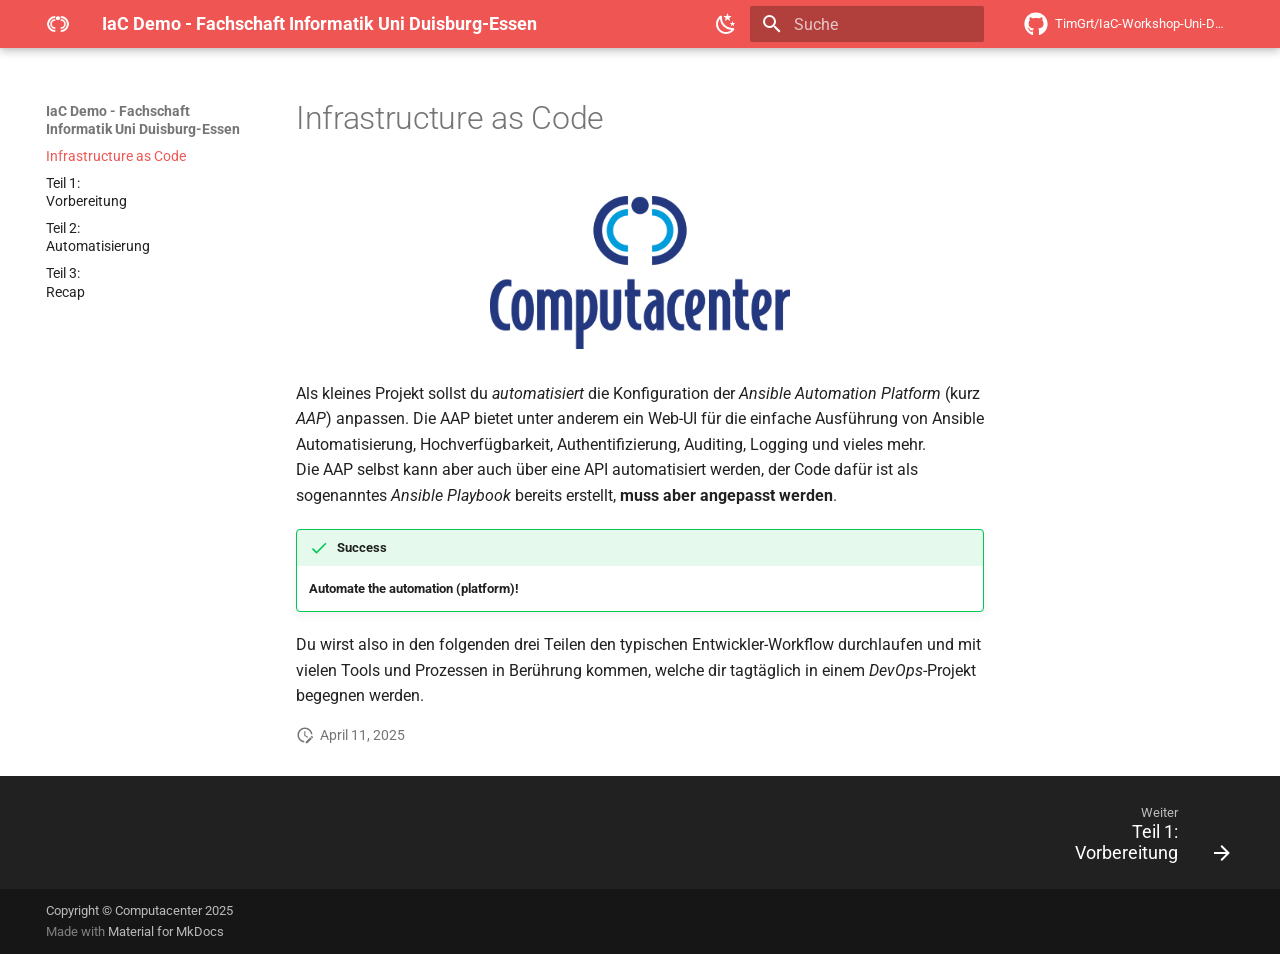
==== commit 6e3e024f: "Deployed e19afc1 with MkDocs version: 1.6.1" ====
--- a/index.html
+++ b/index.html
@@ -16,7 +16,7 @@
       
       
       <link rel="icon" href="assets/images/computacenter-logo.png">
-      <meta name="generator" content="mkdocs-1.6.1, mkdocs-material-9.6.9">
+      <meta name="generator" content="mkdocs-1.6.1, mkdocs-material-9.6.20">
     
     
       
@@ -24,7 +24,7 @@
       
     
     
-      <link rel="stylesheet" href="assets/stylesheets/main.4af4bdda.min.css">
+      <link rel="stylesheet" href="assets/stylesheets/main.e53b48f4.min.css">
       
         
         <link rel="stylesheet" href="assets/stylesheets/palette.06af60db.min.css">
@@ -33,6 +33,8 @@
   
   
     
+      
+      
     
   
   
@@ -155,11 +157,13 @@
     
     
     
-      <label class="md-header__button md-icon" for="__search">
-        
-        <svg xmlns="http://www.w3.org/2000/svg" viewBox="0 0 24 24"><path d="M9.5 3A6.5 6.5 0 0 1 16 9.5c0 1.61-.59 3.09-1.56 4.23l.27.27h.79l5 5-1.5 1.5-5-5v-.79l-.27-.27A6.52 6.52 0 0 1 9.5 16 6.5 6.5 0 0 1 3 9.5 6.5 6.5 0 0 1 9.5 3m0 2C7 5 5 7 5 9.5S7 14 9.5 14 14 12 14 9.5 12 5 9.5 5"/></svg>
-      </label>
-      <div class="md-search" data-md-component="search" role="dialog">
+      
+      
+        <label class="md-header__button md-icon" for="__search">
+          
+          <svg xmlns="http://www.w3.org/2000/svg" viewBox="0 0 24 24"><path d="M9.5 3A6.5 6.5 0 0 1 16 9.5c0 1.61-.59 3.09-1.56 4.23l.27.27h.79l5 5-1.5 1.5-5-5v-.79l-.27-.27A6.52 6.52 0 0 1 9.5 16 6.5 6.5 0 0 1 3 9.5 6.5 6.5 0 0 1 9.5 3m0 2C7 5 5 7 5 9.5S7 14 9.5 14 14 12 14 9.5 12 5 9.5 5"/></svg>
+        </label>
+        <div class="md-search" data-md-component="search" role="dialog">
   <label class="md-search__overlay" for="__search"></label>
   <div class="md-search__inner" role="search">
     <form class="md-search__form" name="search">
@@ -193,13 +197,14 @@
     </div>
   </div>
 </div>
+      
     
     
       <div class="md-header__source">
         <a href="https://github.com/TimGrt/IaC-Workshop-Uni-DuE" title="Zum Repository" class="md-source" data-md-component="source">
   <div class="md-source__icon md-icon">
     
-    <svg xmlns="http://www.w3.org/2000/svg" viewBox="0 0 496 512"><!--! Font Awesome Free 6.7.2 by @fontawesome - https://fontawesome.com License - https://fontawesome.com/license/free (Icons: CC BY 4.0, Fonts: SIL OFL 1.1, Code: MIT License) Copyright 2024 Fonticons, Inc.--><path d="M165.9 397.4c0 2-2.3 3.6-5.2 3.6-3.3.3-5.6-1.3-5.6-3.6 0-2 2.3-3.6 5.2-3.6 3-.3 5.6 1.3 5.6 3.6m-31.1-4.5c-.7 2 1.3 4.3 4.3 4.9 2.6 1 5.6 0 6.2-2s-1.3-4.3-4.3-5.2c-2.6-.7-5.5.3-6.2 2.3m44.2-1.7c-2.9.7-4.9 2.6-4.6 4.9.3 2 2.9 3.3 5.9 2.6 2.9-.7 4.9-2.6 4.6-4.6-.3-1.9-3-3.2-5.9-2.9M244.8 8C106.1 8 0 113.3 0 252c0 110.9 69.8 205.8 169.5 239.2 12.8 2.3 17.3-5.6 17.3-12.1 0-6.2-.3-40.4-.3-61.4 0 0-70 15-84.7-29.8 0 0-11.4-29.1-27.8-36.6 0 0-22.9-15.7 1.6-15.4 0 0 24.9 2 38.6 25.8 21.9 38.6 58.6 27.5 72.9 20.9 2.3-16 8.8-27.1 16-33.7-55.9-6.2-112.3-14.3-112.3-110.5 0-27.5 7.6-41.3 23.6-58.9-2.6-6.5-11.1-33.3 2.6-67.9 20.9-6.5 69 27 69 27 20-5.6 41.5-8.5 62.8-8.5s42.8 2.9 62.8 8.5c0 0 48.1-33.6 69-27 13.7 34.7 5.2 61.4 2.6 67.9 16 17.7 25.8 31.5 25.8 58.9 0 96.5-58.9 104.2-114.8 110.5 9.2 7.9 17 22.9 17 46.4 0 33.7-.3 75.4-.3 83.6 0 6.5 4.6 14.4 17.3 12.1C428.2 457.8 496 362.9 496 252 496 113.3 383.5 8 244.8 8M97.2 352.9c-1.3 1-1 3.3.7 5.2 1.6 1.6 3.9 2.3 5.2 1 1.3-1 1-3.3-.7-5.2-1.6-1.6-3.9-2.3-5.2-1m-10.8-8.1c-.7 1.3.3 2.9 2.3 3.9 1.6 1 3.6.7 4.3-.7.7-1.3-.3-2.9-2.3-3.9-2-.6-3.6-.3-4.3.7m32.4 35.6c-1.6 1.3-1 4.3 1.3 6.2 2.3 2.3 5.2 2.6 6.5 1 1.3-1.3.7-4.3-1.3-6.2-2.2-2.3-5.2-2.6-6.5-1m-11.4-14.7c-1.6 1-1.6 3.6 0 5.9s4.3 3.3 5.6 2.3c1.6-1.3 1.6-3.9 0-6.2-1.4-2.3-4-3.3-5.6-2"/></svg>
+    <svg xmlns="http://www.w3.org/2000/svg" viewBox="0 0 512 512"><!--! Font Awesome Free 7.0.0 by @fontawesome - https://fontawesome.com License - https://fontawesome.com/license/free (Icons: CC BY 4.0, Fonts: SIL OFL 1.1, Code: MIT License) Copyright 2025 Fonticons, Inc.--><path d="M173.9 397.4c0 2-2.3 3.6-5.2 3.6-3.3.3-5.6-1.3-5.6-3.6 0-2 2.3-3.6 5.2-3.6 3-.3 5.6 1.3 5.6 3.6m-31.1-4.5c-.7 2 1.3 4.3 4.3 4.9 2.6 1 5.6 0 6.2-2s-1.3-4.3-4.3-5.2c-2.6-.7-5.5.3-6.2 2.3m44.2-1.7c-2.9.7-4.9 2.6-4.6 4.9.3 2 2.9 3.3 5.9 2.6 2.9-.7 4.9-2.6 4.6-4.6-.3-1.9-3-3.2-5.9-2.9M252.8 8C114.1 8 8 113.3 8 252c0 110.9 69.8 205.8 169.5 239.2 12.8 2.3 17.3-5.6 17.3-12.1 0-6.2-.3-40.4-.3-61.4 0 0-70 15-84.7-29.8 0 0-11.4-29.1-27.8-36.6 0 0-22.9-15.7 1.6-15.4 0 0 24.9 2 38.6 25.8 21.9 38.6 58.6 27.5 72.9 20.9 2.3-16 8.8-27.1 16-33.7-55.9-6.2-112.3-14.3-112.3-110.5 0-27.5 7.6-41.3 23.6-58.9-2.6-6.5-11.1-33.3 2.6-67.9 20.9-6.5 69 27 69 27 20-5.6 41.5-8.5 62.8-8.5s42.8 2.9 62.8 8.5c0 0 48.1-33.6 69-27 13.7 34.7 5.2 61.4 2.6 67.9 16 17.7 25.8 31.5 25.8 58.9 0 96.5-58.9 104.2-114.8 110.5 9.2 7.9 17 22.9 17 46.4 0 33.7-.3 75.4-.3 83.6 0 6.5 4.6 14.4 17.3 12.1C436.2 457.8 504 362.9 504 252 504 113.3 391.5 8 252.8 8M105.2 352.9c-1.3 1-1 3.3.7 5.2 1.6 1.6 3.9 2.3 5.2 1 1.3-1 1-3.3-.7-5.2-1.6-1.6-3.9-2.3-5.2-1m-10.8-8.1c-.7 1.3.3 2.9 2.3 3.9 1.6 1 3.6.7 4.3-.7.7-1.3-.3-2.9-2.3-3.9-2-.6-3.6-.3-4.3.7m32.4 35.6c-1.6 1.3-1 4.3 1.3 6.2 2.3 2.3 5.2 2.6 6.5 1 1.3-1.3.7-4.3-1.3-6.2-2.2-2.3-5.2-2.6-6.5-1m-11.4-14.7c-1.6 1-1.6 3.6 0 5.9s4.3 3.3 5.6 2.3c1.6-1.3 1.6-3.9 0-6.2-1.4-2.3-4-3.3-5.6-2"/></svg>
   </div>
   <div class="md-source__repository">
     TimGrt/IaC-Workshop-Uni-DuE
@@ -244,7 +249,7 @@
       <a href="https://github.com/TimGrt/IaC-Workshop-Uni-DuE" title="Zum Repository" class="md-source" data-md-component="source">
   <div class="md-source__icon md-icon">
     
-    <svg xmlns="http://www.w3.org/2000/svg" viewBox="0 0 496 512"><!--! Font Awesome Free 6.7.2 by @fontawesome - https://fontawesome.com License - https://fontawesome.com/license/free (Icons: CC BY 4.0, Fonts: SIL OFL 1.1, Code: MIT License) Copyright 2024 Fonticons, Inc.--><path d="M165.9 397.4c0 2-2.3 3.6-5.2 3.6-3.3.3-5.6-1.3-5.6-3.6 0-2 2.3-3.6 5.2-3.6 3-.3 5.6 1.3 5.6 3.6m-31.1-4.5c-.7 2 1.3 4.3 4.3 4.9 2.6 1 5.6 0 6.2-2s-1.3-4.3-4.3-5.2c-2.6-.7-5.5.3-6.2 2.3m44.2-1.7c-2.9.7-4.9 2.6-4.6 4.9.3 2 2.9 3.3 5.9 2.6 2.9-.7 4.9-2.6 4.6-4.6-.3-1.9-3-3.2-5.9-2.9M244.8 8C106.1 8 0 113.3 0 252c0 110.9 69.8 205.8 169.5 239.2 12.8 2.3 17.3-5.6 17.3-12.1 0-6.2-.3-40.4-.3-61.4 0 0-70 15-84.7-29.8 0 0-11.4-29.1-27.8-36.6 0 0-22.9-15.7 1.6-15.4 0 0 24.9 2 38.6 25.8 21.9 38.6 58.6 27.5 72.9 20.9 2.3-16 8.8-27.1 16-33.7-55.9-6.2-112.3-14.3-112.3-110.5 0-27.5 7.6-41.3 23.6-58.9-2.6-6.5-11.1-33.3 2.6-67.9 20.9-6.5 69 27 69 27 20-5.6 41.5-8.5 62.8-8.5s42.8 2.9 62.8 8.5c0 0 48.1-33.6 69-27 13.7 34.7 5.2 61.4 2.6 67.9 16 17.7 25.8 31.5 25.8 58.9 0 96.5-58.9 104.2-114.8 110.5 9.2 7.9 17 22.9 17 46.4 0 33.7-.3 75.4-.3 83.6 0 6.5 4.6 14.4 17.3 12.1C428.2 457.8 496 362.9 496 252 496 113.3 383.5 8 244.8 8M97.2 352.9c-1.3 1-1 3.3.7 5.2 1.6 1.6 3.9 2.3 5.2 1 1.3-1 1-3.3-.7-5.2-1.6-1.6-3.9-2.3-5.2-1m-10.8-8.1c-.7 1.3.3 2.9 2.3 3.9 1.6 1 3.6.7 4.3-.7.7-1.3-.3-2.9-2.3-3.9-2-.6-3.6-.3-4.3.7m32.4 35.6c-1.6 1.3-1 4.3 1.3 6.2 2.3 2.3 5.2 2.6 6.5 1 1.3-1.3.7-4.3-1.3-6.2-2.2-2.3-5.2-2.6-6.5-1m-11.4-14.7c-1.6 1-1.6 3.6 0 5.9s4.3 3.3 5.6 2.3c1.6-1.3 1.6-3.9 0-6.2-1.4-2.3-4-3.3-5.6-2"/></svg>
+    <svg xmlns="http://www.w3.org/2000/svg" viewBox="0 0 512 512"><!--! Font Awesome Free 7.0.0 by @fontawesome - https://fontawesome.com License - https://fontawesome.com/license/free (Icons: CC BY 4.0, Fonts: SIL OFL 1.1, Code: MIT License) Copyright 2025 Fonticons, Inc.--><path d="M173.9 397.4c0 2-2.3 3.6-5.2 3.6-3.3.3-5.6-1.3-5.6-3.6 0-2 2.3-3.6 5.2-3.6 3-.3 5.6 1.3 5.6 3.6m-31.1-4.5c-.7 2 1.3 4.3 4.3 4.9 2.6 1 5.6 0 6.2-2s-1.3-4.3-4.3-5.2c-2.6-.7-5.5.3-6.2 2.3m44.2-1.7c-2.9.7-4.9 2.6-4.6 4.9.3 2 2.9 3.3 5.9 2.6 2.9-.7 4.9-2.6 4.6-4.6-.3-1.9-3-3.2-5.9-2.9M252.8 8C114.1 8 8 113.3 8 252c0 110.9 69.8 205.8 169.5 239.2 12.8 2.3 17.3-5.6 17.3-12.1 0-6.2-.3-40.4-.3-61.4 0 0-70 15-84.7-29.8 0 0-11.4-29.1-27.8-36.6 0 0-22.9-15.7 1.6-15.4 0 0 24.9 2 38.6 25.8 21.9 38.6 58.6 27.5 72.9 20.9 2.3-16 8.8-27.1 16-33.7-55.9-6.2-112.3-14.3-112.3-110.5 0-27.5 7.6-41.3 23.6-58.9-2.6-6.5-11.1-33.3 2.6-67.9 20.9-6.5 69 27 69 27 20-5.6 41.5-8.5 62.8-8.5s42.8 2.9 62.8 8.5c0 0 48.1-33.6 69-27 13.7 34.7 5.2 61.4 2.6 67.9 16 17.7 25.8 31.5 25.8 58.9 0 96.5-58.9 104.2-114.8 110.5 9.2 7.9 17 22.9 17 46.4 0 33.7-.3 75.4-.3 83.6 0 6.5 4.6 14.4 17.3 12.1C436.2 457.8 504 362.9 504 252 504 113.3 391.5 8 252.8 8M105.2 352.9c-1.3 1-1 3.3.7 5.2 1.6 1.6 3.9 2.3 5.2 1 1.3-1 1-3.3-.7-5.2-1.6-1.6-3.9-2.3-5.2-1m-10.8-8.1c-.7 1.3.3 2.9 2.3 3.9 1.6 1 3.6.7 4.3-.7.7-1.3-.3-2.9-2.3-3.9-2-.6-3.6-.3-4.3.7m32.4 35.6c-1.6 1.3-1 4.3 1.3 6.2 2.3 2.3 5.2 2.6 6.5 1 1.3-1.3.7-4.3-1.3-6.2-2.2-2.3-5.2-2.6-6.5-1m-11.4-14.7c-1.6 1-1.6 3.6 0 5.9s4.3 3.3 5.6 2.3c1.6-1.3 1.6-3.9 0-6.2-1.4-2.3-4-3.3-5.6-2"/></svg>
   </div>
   <div class="md-source__repository">
     TimGrt/IaC-Workshop-Uni-DuE
@@ -273,6 +278,7 @@
       <a href="." class="md-nav__link md-nav__link--active">
         
   
+  
   <span class="md-ellipsis">
     Infrastructure as Code
     
@@ -295,6 +301,7 @@
       <a href="part1/" class="md-nav__link">
         
   
+  
   <span class="md-ellipsis">
     Teil 1:<br>Vorbereitung
     
@@ -316,6 +323,7 @@
       <a href="part2/" class="md-nav__link">
         
   
+  
   <span class="md-ellipsis">
     Teil 2:<br>Automatisierung
     
@@ -336,6 +344,7 @@
     <li class="md-nav__item">
       <a href="part3/" class="md-nav__link">
         
+  
   
   <span class="md-ellipsis">
     Teil 3:<br>Recap
@@ -418,7 +427,7 @@
     <span class="md-icon" title="Letztes Update">
       <svg xmlns="http://www.w3.org/2000/svg" viewBox="0 0 24 24"><path d="M21 13.1c-.1 0-.3.1-.4.2l-1 1 2.1 2.1 1-1c.2-.2.2-.6 0-.8l-1.3-1.3c-.1-.1-.2-.2-.4-.2m-1.9 1.8-6.1 6V23h2.1l6.1-6.1zM12.5 7v5.2l4 2.4-1 1L11 13V7zM11 21.9c-5.1-.5-9-4.8-9-9.9C2 6.5 6.5 2 12 2c5.3 0 9.6 4.1 10 9.3-.3-.1-.6-.2-1-.2s-.7.1-1 .2C19.6 7.2 16.2 4 12 4c-4.4 0-8 3.6-8 8 0 4.1 3.1 7.5 7.1 7.9l-.1.2z"/></svg>
     </span>
-    <span class="git-revision-date-localized-plugin git-revision-date-localized-plugin-date" title="April 11, 2025 13:39:05">April 11, 2025</span>
+    <span class="git-revision-date-localized-plugin git-revision-date-localized-plugin-date" title="April 11, 2025 13:39:05 UTC">April 11, 2025</span>
   </span>
 
     
@@ -499,10 +508,12 @@
     </div>
     
     
-    <script id="__config" type="application/json">{"base": ".", "features": ["content.code.annotate", "content.code.copy", "navigation.footer", "navigation.instant", "navigation.sections", "navigation.top", "search.highlight", "search.suggest"], "search": "assets/javascripts/workers/search.f8cc74c7.min.js", "translations": {"clipboard.copied": "In Zwischenablage kopiert", "clipboard.copy": "In Zwischenablage kopieren", "search.result.more.one": "1 weiteres Suchergebnis auf dieser Seite", "search.result.more.other": "# weitere Suchergebnisse auf dieser Seite", "search.result.none": "Keine Suchergebnisse", "search.result.one": "1 Suchergebnis", "search.result.other": "# Suchergebnisse", "search.result.placeholder": "Suchbegriff eingeben", "search.result.term.missing": "Es fehlt", "select.version": "Version ausw\u00e4hlen"}}</script>
-    
-    
-      <script src="assets/javascripts/bundle.c8b220af.min.js"></script>
+    
+      
+      <script id="__config" type="application/json">{"base": ".", "features": ["content.code.annotate", "content.code.copy", "navigation.footer", "navigation.instant", "navigation.prune", "navigation.sections", "navigation.top", "search.highlight", "search.suggest"], "search": "assets/javascripts/workers/search.973d3a69.min.js", "tags": null, "translations": {"clipboard.copied": "In Zwischenablage kopiert", "clipboard.copy": "In Zwischenablage kopieren", "search.result.more.one": "1 weiteres Suchergebnis auf dieser Seite", "search.result.more.other": "# weitere Suchergebnisse auf dieser Seite", "search.result.none": "Keine Suchergebnisse", "search.result.one": "1 Suchergebnis", "search.result.other": "# Suchergebnisse", "search.result.placeholder": "Suchbegriff eingeben", "search.result.term.missing": "Es fehlt", "select.version": "Version ausw\u00e4hlen"}, "version": null}</script>
+    
+    
+      <script src="assets/javascripts/bundle.f55a23d4.min.js"></script>
       
         <script src="assets/javascripts/extra/refresh-on-toggle-dark-light.js"></script>
       
--- a/assets/stylesheets/main.e53b48f4.min.css
+++ b/assets/stylesheets/main.e53b48f4.min.css
@@ -0,0 +1 @@
+@charset "UTF-8";html{-webkit-text-size-adjust:none;-moz-text-size-adjust:none;text-size-adjust:none;box-sizing:border-box}*,:after,:before{box-sizing:inherit}@media (prefers-reduced-motion){*,:after,:before{transition:none!important}}body{margin:0}a,button,input,label{-webkit-tap-highlight-color:transparent}a{color:inherit;text-decoration:none}hr{border:0;box-sizing:initial;display:block;height:.05rem;overflow:visible;padding:0}small{font-size:80%}sub,sup{line-height:1em}img{border-style:none}table{border-collapse:initial;border-spacing:0}td,th{font-weight:400;vertical-align:top}button{background:#0000;border:0;font-family:inherit;font-size:inherit;margin:0;padding:0}input{border:0;outline:none}:root{--md-primary-fg-color:#4051b5;--md-primary-fg-color--light:#5d6cc0;--md-primary-fg-color--dark:#303fa1;--md-primary-bg-color:#fff;--md-primary-bg-color--light:#ffffffb3;--md-accent-fg-color:#526cfe;--md-accent-fg-color--transparent:#526cfe1a;--md-accent-bg-color:#fff;--md-accent-bg-color--light:#ffffffb3}[data-md-color-scheme=default]{color-scheme:light}[data-md-color-scheme=default] img[src$="#gh-dark-mode-only"],[data-md-color-scheme=default] img[src$="#only-dark"]{display:none}:root,[data-md-color-scheme=default]{--md-hue:225deg;--md-default-fg-color:#000000de;--md-default-fg-color--light:#0000008a;--md-default-fg-color--lighter:#00000052;--md-default-fg-color--lightest:#00000012;--md-default-bg-color:#fff;--md-default-bg-color--light:#ffffffb3;--md-default-bg-color--lighter:#ffffff4d;--md-default-bg-color--lightest:#ffffff1f;--md-code-fg-color:#36464e;--md-code-bg-color:#f5f5f5;--md-code-hl-color:#4287ff;--md-code-hl-color--light:#4287ff1a;--md-code-hl-number-color:#d52a2a;--md-code-hl-special-color:#db1457;--md-code-hl-function-color:#a846b9;--md-code-hl-constant-color:#6e59d9;--md-code-hl-keyword-color:#3f6ec6;--md-code-hl-string-color:#1c7d4d;--md-code-hl-name-color:var(--md-code-fg-color);--md-code-hl-operator-color:var(--md-default-fg-color--light);--md-code-hl-punctuation-color:var(--md-default-fg-color--light);--md-code-hl-comment-color:var(--md-default-fg-color--light);--md-code-hl-generic-color:var(--md-default-fg-color--light);--md-code-hl-variable-color:var(--md-default-fg-color--light);--md-typeset-color:var(--md-default-fg-color);--md-typeset-a-color:var(--md-primary-fg-color);--md-typeset-del-color:#f5503d26;--md-typeset-ins-color:#0bd57026;--md-typeset-kbd-color:#fafafa;--md-typeset-kbd-accent-color:#fff;--md-typeset-kbd-border-color:#b8b8b8;--md-typeset-mark-color:#ffff0080;--md-typeset-table-color:#0000001f;--md-typeset-table-color--light:rgba(0,0,0,.035);--md-admonition-fg-color:var(--md-default-fg-color);--md-admonition-bg-color:var(--md-default-bg-color);--md-warning-fg-color:#000000de;--md-warning-bg-color:#ff9;--md-footer-fg-color:#fff;--md-footer-fg-color--light:#ffffffb3;--md-footer-fg-color--lighter:#ffffff73;--md-footer-bg-color:#000000de;--md-footer-bg-color--dark:#00000052;--md-shadow-z1:0 0.2rem 0.5rem #0000000d,0 0 0.05rem #0000001a;--md-shadow-z2:0 0.2rem 0.5rem #0000001a,0 0 0.05rem #00000040;--md-shadow-z3:0 0.2rem 0.5rem #0003,0 0 0.05rem #00000059}.md-icon svg{fill:currentcolor;display:block;height:1.2rem;width:1.2rem}body{-webkit-font-smoothing:antialiased;-moz-osx-font-smoothing:grayscale;--md-text-font-family:var(--md-text-font,_),-apple-system,BlinkMacSystemFont,Helvetica,Arial,sans-serif;--md-code-font-family:var(--md-code-font,_),SFMono-Regular,Consolas,Menlo,monospace}aside,body,input{font-feature-settings:"kern","liga";color:var(--md-typeset-color);font-family:var(--md-text-font-family)}code,kbd,pre{font-feature-settings:"kern";font-family:var(--md-code-font-family)}:root{--md-typeset-table-sort-icon:url('data:image/svg+xml;charset=utf-8,<svg xmlns="http://www.w3.org/2000/svg" viewBox="0 0 24 24"><path d="m18 21-4-4h3V7h-3l4-4 4 4h-3v10h3M2 19v-2h10v2M2 13v-2h7v2M2 7V5h4v2z"/></svg>');--md-typeset-table-sort-icon--asc:url('data:image/svg+xml;charset=utf-8,<svg xmlns="http://www.w3.org/2000/svg" viewBox="0 0 24 24"><path d="M19 17h3l-4 4-4-4h3V3h2M2 17h10v2H2M6 5v2H2V5m0 6h7v2H2z"/></svg>');--md-typeset-table-sort-icon--desc:url('data:image/svg+xml;charset=utf-8,<svg xmlns="http://www.w3.org/2000/svg" viewBox="0 0 24 24"><path d="M19 7h3l-4-4-4 4h3v14h2M2 17h10v2H2M6 5v2H2V5m0 6h7v2H2z"/></svg>')}.md-typeset{-webkit-print-color-adjust:exact;color-adjust:exact;font-size:.8rem;line-height:1.6;overflow-wrap:break-word}@media print{.md-typeset{font-size:.68rem}}.md-typeset blockquote,.md-typeset dl,.md-typeset figure,.md-typeset ol,.md-typeset pre,.md-typeset ul{margin-bottom:1em;margin-top:1em}.md-typeset h1{color:var(--md-default-fg-color--light);font-size:2em;line-height:1.3;margin:0 0 1.25em}.md-typeset h1,.md-typeset h2{font-weight:300;letter-spacing:-.01em}.md-typeset h2{font-size:1.5625em;line-height:1.4;margin:1.6em 0 .64em}.md-typeset h3{font-size:1.25em;font-weight:400;letter-spacing:-.01em;line-height:1.5;margin:1.6em 0 .8em}.md-typeset h2+h3{margin-top:.8em}.md-typeset h4{font-weight:700;letter-spacing:-.01em;margin:1em 0}.md-typeset h5,.md-typeset h6{color:var(--md-default-fg-color--light);font-size:.8em;font-weight:700;letter-spacing:-.01em;margin:1.25em 0}.md-typeset h5{text-transform:uppercase}.md-typeset h5 code{text-transform:none}.md-typeset hr{border-bottom:.05rem solid var(--md-default-fg-color--lightest);display:flow-root;margin:1.5em 0}.md-typeset a{color:var(--md-typeset-a-color);word-break:break-word}.md-typeset a,.md-typeset a:before{transition:color 125ms}.md-typeset a:focus,.md-typeset a:hover{color:var(--md-accent-fg-color)}.md-typeset a:focus code,.md-typeset a:hover code{background-color:var(--md-accent-fg-color--transparent)}.md-typeset a code{color:currentcolor;transition:background-color 125ms}.md-typeset a.focus-visible{outline-color:var(--md-accent-fg-color);outline-offset:.2rem}.md-typeset code,.md-typeset kbd,.md-typeset pre{color:var(--md-code-fg-color);direction:ltr;font-variant-ligatures:none}@media print{.md-typeset code,.md-typeset kbd,.md-typeset pre{white-space:pre-wrap}}.md-typeset code{background-color:var(--md-code-bg-color);border-radius:.1rem;-webkit-box-decoration-break:clone;box-decoration-break:clone;font-size:.85em;padding:0 .2941176471em;word-break:break-word}.md-typeset code:not(.focus-visible){-webkit-tap-highlight-color:transparent;outline:none}.md-typeset pre{display:flow-root;line-height:1.4;position:relative}.md-typeset pre>code{-webkit-box-decoration-break:slice;box-decoration-break:slice;box-shadow:none;display:block;margin:0;outline-color:var(--md-accent-fg-color);overflow:auto;padding:.7720588235em 1.1764705882em;scrollbar-color:var(--md-default-fg-color--lighter) #0000;scrollbar-width:thin;touch-action:auto;word-break:normal}.md-typeset pre>code:hover{scrollbar-color:var(--md-accent-fg-color) #0000}.md-typeset pre>code::-webkit-scrollbar{height:.2rem;width:.2rem}.md-typeset pre>code::-webkit-scrollbar-thumb{background-color:var(--md-default-fg-color--lighter)}.md-typeset pre>code::-webkit-scrollbar-thumb:hover{background-color:var(--md-accent-fg-color)}.md-typeset kbd{background-color:var(--md-typeset-kbd-color);border-radius:.1rem;box-shadow:0 .1rem 0 .05rem var(--md-typeset-kbd-border-color),0 .1rem 0 var(--md-typeset-kbd-border-color),0 -.1rem .2rem var(--md-typeset-kbd-accent-color) inset;color:var(--md-default-fg-color);display:inline-block;font-size:.75em;padding:0 .6666666667em;vertical-align:text-top;word-break:break-word}.md-typeset mark{background-color:var(--md-typeset-mark-color);-webkit-box-decoration-break:clone;box-decoration-break:clone;color:inherit;word-break:break-word}.md-typeset abbr{border-bottom:.05rem dotted var(--md-default-fg-color--light);cursor:help;text-decoration:none}.md-typeset small{opacity:.75}[dir=ltr] .md-typeset sub,[dir=ltr] .md-typeset sup{margin-left:.078125em}[dir=rtl] .md-typeset sub,[dir=rtl] .md-typeset sup{margin-right:.078125em}[dir=ltr] .md-typeset blockquote{padding-left:.6rem}[dir=rtl] .md-typeset blockquote{padding-right:.6rem}[dir=ltr] .md-typeset blockquote{border-left:.2rem solid var(--md-default-fg-color--lighter)}[dir=rtl] .md-typeset blockquote{border-right:.2rem solid var(--md-default-fg-color--lighter)}.md-typeset blockquote{color:var(--md-default-fg-color--light);margin-left:0;margin-right:0}.md-typeset ul{list-style-type:disc}.md-typeset ul[type]{list-style-type:revert-layer}[dir=ltr] .md-typeset ol,[dir=ltr] .md-typeset ul{margin-left:.625em}[dir=rtl] .md-typeset ol,[dir=rtl] .md-typeset ul{margin-right:.625em}.md-typeset ol,.md-typeset ul{padding:0}.md-typeset ol:not([hidden]),.md-typeset ul:not([hidden]){display:flow-root}.md-typeset ol ol,.md-typeset ul ol{list-style-type:lower-alpha}.md-typeset ol ol ol,.md-typeset ul ol ol{list-style-type:lower-roman}.md-typeset ol ol ol ol,.md-typeset ul ol ol ol{list-style-type:upper-alpha}.md-typeset ol ol ol ol ol,.md-typeset ul ol ol ol ol{list-style-type:upper-roman}.md-typeset ol[type],.md-typeset ul[type]{list-style-type:revert-layer}[dir=ltr] .md-typeset ol li,[dir=ltr] .md-typeset ul li{margin-left:1.25em}[dir=rtl] .md-typeset ol li,[dir=rtl] .md-typeset ul li{margin-right:1.25em}.md-typeset ol li,.md-typeset ul li{margin-bottom:.5em}.md-typeset ol li blockquote,.md-typeset ol li p,.md-typeset ul li blockquote,.md-typeset ul li p{margin:.5em 0}.md-typeset ol li:last-child,.md-typeset ul li:last-child{margin-bottom:0}[dir=ltr] .md-typeset ol li ol,[dir=ltr] .md-typeset ol li ul,[dir=ltr] .md-typeset ul li ol,[dir=ltr] .md-typeset ul li ul{margin-left:.625em}[dir=rtl] .md-typeset ol li ol,[dir=rtl] .md-typeset ol li ul,[dir=rtl] .md-typeset ul li ol,[dir=rtl] .md-typeset ul li ul{margin-right:.625em}.md-typeset ol li ol,.md-typeset ol li ul,.md-typeset ul li ol,.md-typeset ul li ul{margin-bottom:.5em;margin-top:.5em}[dir=ltr] .md-typeset dd{margin-left:1.875em}[dir=rtl] .md-typeset dd{margin-right:1.875em}.md-typeset dd{margin-bottom:1.5em;margin-top:1em}.md-typeset img,.md-typeset svg,.md-typeset video{height:auto;max-width:100%}.md-typeset img[align=left]{margin:1em 1em 1em 0}.md-typeset img[align=right]{margin:1em 0 1em 1em}.md-typeset img[align]:only-child{margin-top:0}.md-typeset figure{display:flow-root;margin:1em auto;max-width:100%;text-align:center;width:-moz-fit-content;width:fit-content}.md-typeset figure img{display:block;margin:0 auto}.md-typeset figcaption{font-style:italic;margin:1em auto;max-width:24rem}.md-typeset iframe{max-width:100%}.md-typeset table:not([class]){background-color:var(--md-default-bg-color);border:.05rem solid var(--md-typeset-table-color);border-radius:.1rem;display:inline-block;font-size:.64rem;max-width:100%;overflow:auto;touch-action:auto}@media print{.md-typeset table:not([class]){display:table}}.md-typeset table:not([class])+*{margin-top:1.5em}.md-typeset table:not([class]) td>:first-child,.md-typeset table:not([class]) th>:first-child{margin-top:0}.md-typeset table:not([class]) td>:last-child,.md-typeset table:not([class]) th>:last-child{margin-bottom:0}.md-typeset table:not([class]) td:not([align]),.md-typeset table:not([class]) th:not([align]){text-align:left}[dir=rtl] .md-typeset table:not([class]) td:not([align]),[dir=rtl] .md-typeset table:not([class]) th:not([align]){text-align:right}.md-typeset table:not([class]) th{font-weight:700;min-width:5rem;padding:.9375em 1.25em;vertical-align:top}.md-typeset table:not([class]) td{border-top:.05rem solid var(--md-typeset-table-color);padding:.9375em 1.25em;vertical-align:top}.md-typeset table:not([class]) tbody tr{transition:background-color 125ms}.md-typeset table:not([class]) tbody tr:hover{background-color:var(--md-typeset-table-color--light);box-shadow:0 .05rem 0 var(--md-default-bg-color) inset}.md-typeset table:not([class]) a{word-break:normal}.md-typeset table th[role=columnheader]{cursor:pointer}[dir=ltr] .md-typeset table th[role=columnheader]:after{margin-left:.5em}[dir=rtl] .md-typeset table th[role=columnheader]:after{margin-right:.5em}.md-typeset table th[role=columnheader]:after{content:"";display:inline-block;height:1.2em;-webkit-mask-image:var(--md-typeset-table-sort-icon);mask-image:var(--md-typeset-table-sort-icon);-webkit-mask-repeat:no-repeat;mask-repeat:no-repeat;-webkit-mask-size:contain;mask-size:contain;transition:background-color 125ms;vertical-align:text-bottom;width:1.2em}.md-typeset table th[role=columnheader]:hover:after{background-color:var(--md-default-fg-color--lighter)}.md-typeset table th[role=columnheader][aria-sort=ascending]:after{background-color:var(--md-default-fg-color--light);-webkit-mask-image:var(--md-typeset-table-sort-icon--asc);mask-image:var(--md-typeset-table-sort-icon--asc)}.md-typeset table th[role=columnheader][aria-sort=descending]:after{background-color:var(--md-default-fg-color--light);-webkit-mask-image:var(--md-typeset-table-sort-icon--desc);mask-image:var(--md-typeset-table-sort-icon--desc)}.md-typeset__scrollwrap{margin:1em -.8rem;overflow-x:auto;touch-action:auto}.md-typeset__table{display:inline-block;margin-bottom:.5em;padding:0 .8rem}@media print{.md-typeset__table{display:block}}html .md-typeset__table table{display:table;margin:0;overflow:hidden;width:100%}@media screen and (max-width:44.984375em){.md-content__inner>pre{margin:1em -.8rem}.md-content__inner>pre code{border-radius:0}}.md-typeset .md-author{border-radius:100%;display:block;flex-shrink:0;height:1.6rem;overflow:hidden;position:relative;transition:color 125ms,transform 125ms;width:1.6rem}.md-typeset .md-author img{display:block}.md-typeset .md-author--more{background:var(--md-default-fg-color--lightest);color:var(--md-default-fg-color--lighter);font-size:.6rem;font-weight:700;line-height:1.6rem;text-align:center}.md-typeset .md-author--long{height:2.4rem;width:2.4rem}.md-typeset a.md-author{transform:scale(1)}.md-typeset a.md-author img{border-radius:100%;filter:grayscale(100%) opacity(75%);transition:filter 125ms}.md-typeset a.md-author:focus,.md-typeset a.md-author:hover{transform:scale(1.1);z-index:1}.md-typeset a.md-author:focus img,.md-typeset a.md-author:hover img{filter:grayscale(0)}.md-banner{background-color:var(--md-footer-bg-color);color:var(--md-footer-fg-color);overflow:auto}@media print{.md-banner{display:none}}.md-banner--warning{background-color:var(--md-warning-bg-color);color:var(--md-warning-fg-color)}.md-banner__inner{font-size:.7rem;margin:.6rem auto;padding:0 .8rem}[dir=ltr] .md-banner__button{float:right}[dir=rtl] .md-banner__button{float:left}.md-banner__button{color:inherit;cursor:pointer;transition:opacity .25s}.no-js .md-banner__button{display:none}.md-banner__button:hover{opacity:.7}html{font-size:125%;height:100%;overflow-x:hidden}@media screen and (min-width:100em){html{font-size:137.5%}}@media screen and (min-width:125em){html{font-size:150%}}body{background-color:var(--md-default-bg-color);display:flex;flex-direction:column;font-size:.5rem;min-height:100%;position:relative;width:100%}@media print{body{display:block}}@media screen and (max-width:59.984375em){body[data-md-scrolllock]{position:fixed}}.md-grid{margin-left:auto;margin-right:auto;max-width:61rem}.md-container{display:flex;flex-direction:column;flex-grow:1}@media print{.md-container{display:block}}.md-main{flex-grow:1}.md-main__inner{display:flex;height:100%;margin-top:1.5rem}.md-ellipsis{overflow:hidden;text-overflow:ellipsis}.md-toggle{display:none}.md-option{height:0;opacity:0;position:absolute;width:0}.md-option:checked+label:not([hidden]){display:block}.md-option.focus-visible+label{outline-color:var(--md-accent-fg-color);outline-style:auto}.md-skip{background-color:var(--md-default-fg-color);border-radius:.1rem;color:var(--md-default-bg-color);font-size:.64rem;margin:.5rem;opacity:0;outline-color:var(--md-accent-fg-color);padding:.3rem .5rem;position:fixed;transform:translateY(.4rem);z-index:-1}.md-skip:focus{opacity:1;transform:translateY(0);transition:transform .25s cubic-bezier(.4,0,.2,1),opacity 175ms 75ms;z-index:10}@page{margin:25mm}:root{--md-clipboard-icon:url('data:image/svg+xml;charset=utf-8,<svg xmlns="http://www.w3.org/2000/svg" viewBox="0 0 24 24"><path d="M19 21H8V7h11m0-2H8a2 2 0 0 0-2 2v14a2 2 0 0 0 2 2h11a2 2 0 0 0 2-2V7a2 2 0 0 0-2-2m-3-4H4a2 2 0 0 0-2 2v14h2V3h12z"/></svg>')}.md-clipboard{border-radius:.1rem;color:var(--md-default-fg-color--lightest);cursor:pointer;height:1.5em;outline-color:var(--md-accent-fg-color);outline-offset:.1rem;position:absolute;right:.5em;top:.5em;transition:color .25s;width:1.5em;z-index:1}@media print{.md-clipboard{display:none}}.md-clipboard:not(.focus-visible){-webkit-tap-highlight-color:transparent;outline:none}:hover>.md-clipboard{color:var(--md-default-fg-color--light)}.md-clipboard:focus,.md-clipboard:hover{color:var(--md-accent-fg-color)}.md-clipboard:after{background-color:currentcolor;content:"";display:block;height:1.125em;margin:0 auto;-webkit-mask-image:var(--md-clipboard-icon);mask-image:var(--md-clipboard-icon);-webkit-mask-position:center;mask-position:center;-webkit-mask-repeat:no-repeat;mask-repeat:no-repeat;-webkit-mask-size:contain;mask-size:contain;width:1.125em}.md-clipboard--inline{cursor:pointer}.md-clipboard--inline code{transition:color .25s,background-color .25s}.md-clipboard--inline:focus code,.md-clipboard--inline:hover code{background-color:var(--md-accent-fg-color--transparent);color:var(--md-accent-fg-color)}.md-typeset .md-code__content{display:grid}@keyframes consent{0%{opacity:0;transform:translateY(100%)}to{opacity:1;transform:translateY(0)}}@keyframes overlay{0%{opacity:0}to{opacity:1}}.md-consent__overlay{animation:overlay .25s both;-webkit-backdrop-filter:blur(.1rem);backdrop-filter:blur(.1rem);background-color:#0000008a;height:100%;opacity:1;position:fixed;top:0;width:100%;z-index:5}.md-consent__inner{animation:consent .5s cubic-bezier(.1,.7,.1,1) both;background-color:var(--md-default-bg-color);border:0;border-radius:.1rem;bottom:0;box-shadow:0 0 .2rem #0000001a,0 .2rem .4rem #0003;max-height:100%;overflow:auto;padding:0;position:fixed;width:100%;z-index:5}.md-consent__form{padding:.8rem}.md-consent__settings{display:none;margin:1em 0}input:checked+.md-consent__settings{display:block}.md-consent__controls{margin-bottom:.8rem}.md-typeset .md-consent__controls .md-button{display:inline}@media screen and (max-width:44.984375em){.md-typeset .md-consent__controls .md-button{display:block;margin-top:.4rem;text-align:center;width:100%}}.md-consent label{cursor:pointer}.md-content{flex-grow:1;min-width:0}.md-content__inner{margin:0 .8rem 1.2rem;padding-top:.6rem}@media screen and (min-width:76.25em){[dir=ltr] .md-sidebar--primary:not([hidden])~.md-content>.md-content__inner{margin-left:1.2rem}[dir=ltr] .md-sidebar--secondary:not([hidden])~.md-content>.md-content__inner,[dir=rtl] .md-sidebar--primary:not([hidden])~.md-content>.md-content__inner{margin-right:1.2rem}[dir=rtl] .md-sidebar--secondary:not([hidden])~.md-content>.md-content__inner{margin-left:1.2rem}}.md-content__inner:before{content:"";display:block;height:.4rem}.md-content__inner>:last-child{margin-bottom:0}[dir=ltr] .md-content__button{float:right}[dir=rtl] .md-content__button{float:left}[dir=ltr] .md-content__button{margin-left:.4rem}[dir=rtl] .md-content__button{margin-right:.4rem}.md-content__button{margin:.4rem 0;padding:0}@media print{.md-content__button{display:none}}.md-typeset .md-content__button{color:var(--md-default-fg-color--lighter)}.md-content__button svg{display:inline;vertical-align:top}[dir=rtl] .md-content__button svg{transform:scaleX(-1)}[dir=ltr] .md-dialog{right:.8rem}[dir=rtl] .md-dialog{left:.8rem}.md-dialog{background-color:var(--md-default-fg-color);border-radius:.1rem;bottom:.8rem;box-shadow:var(--md-shadow-z3);min-width:11.1rem;opacity:0;padding:.4rem .6rem;pointer-events:none;position:fixed;transform:translateY(100%);transition:transform 0ms .4s,opacity .4s;z-index:4}@media print{.md-dialog{display:none}}.md-dialog--active{opacity:1;pointer-events:auto;transform:translateY(0);transition:transform .4s cubic-bezier(.075,.85,.175,1),opacity .4s}.md-dialog__inner{color:var(--md-default-bg-color);font-size:.7rem}.md-feedback{margin:2em 0 1em;text-align:center}.md-feedback fieldset{border:none;margin:0;padding:0}.md-feedback__title{font-weight:700;margin:1em auto}.md-feedback__inner{position:relative}.md-feedback__list{display:flex;flex-wrap:wrap;place-content:baseline center;position:relative}.md-feedback__list:hover .md-icon:not(:disabled){color:var(--md-default-fg-color--lighter)}:disabled .md-feedback__list{min-height:1.8rem}.md-feedback__icon{color:var(--md-default-fg-color--light);cursor:pointer;flex-shrink:0;margin:0 .1rem;transition:color 125ms}.md-feedback__icon:not(:disabled).md-icon:hover{color:var(--md-accent-fg-color)}.md-feedback__icon:disabled{color:var(--md-default-fg-color--lightest);pointer-events:none}.md-feedback__note{opacity:0;position:relative;transform:translateY(.4rem);transition:transform .4s cubic-bezier(.1,.7,.1,1),opacity .15s}.md-feedback__note>*{margin:0 auto;max-width:16rem}:disabled .md-feedback__note{opacity:1;transform:translateY(0)}@media print{.md-feedback{display:none}}.md-footer{background-color:var(--md-footer-bg-color);color:var(--md-footer-fg-color)}@media print{.md-footer{display:none}}.md-footer__inner{justify-content:space-between;overflow:auto;padding:.2rem}.md-footer__inner:not([hidden]){display:flex}.md-footer__link{align-items:end;display:flex;flex-grow:0.01;margin-bottom:.4rem;margin-top:1rem;max-width:100%;outline-color:var(--md-accent-fg-color);overflow:hidden;transition:opacity .25s}.md-footer__link:focus,.md-footer__link:hover{opacity:.7}[dir=rtl] .md-footer__link svg{transform:scaleX(-1)}@media screen and (max-width:44.984375em){.md-footer__link--prev{flex-shrink:0}.md-footer__link--prev .md-footer__title{display:none}}[dir=ltr] .md-footer__link--next{margin-left:auto}[dir=rtl] .md-footer__link--next{margin-right:auto}.md-footer__link--next{text-align:right}[dir=rtl] .md-footer__link--next{text-align:left}.md-footer__title{flex-grow:1;font-size:.9rem;margin-bottom:.7rem;max-width:calc(100% - 2.4rem);padding:0 1rem;white-space:nowrap}.md-footer__button{margin:.2rem;padding:.4rem}.md-footer__direction{font-size:.64rem;opacity:.7}.md-footer-meta{background-color:var(--md-footer-bg-color--dark)}.md-footer-meta__inner{display:flex;flex-wrap:wrap;justify-content:space-between;padding:.2rem}html .md-footer-meta.md-typeset a{color:var(--md-footer-fg-color--light)}html .md-footer-meta.md-typeset a:focus,html .md-footer-meta.md-typeset a:hover{color:var(--md-footer-fg-color)}.md-copyright{color:var(--md-footer-fg-color--lighter);font-size:.64rem;margin:auto .6rem;padding:.4rem 0;width:100%}@media screen and (min-width:45em){.md-copyright{width:auto}}.md-copyright__highlight{color:var(--md-footer-fg-color--light)}.md-social{display:inline-flex;gap:.2rem;margin:0 .4rem;padding:.2rem 0 .6rem}@media screen and (min-width:45em){.md-social{padding:.6rem 0}}.md-social__link{display:inline-block;height:1.6rem;text-align:center;width:1.6rem}.md-social__link:before{line-height:1.9}.md-social__link svg{fill:currentcolor;max-height:.8rem;vertical-align:-25%}.md-typeset .md-button{border:.1rem solid;border-radius:.1rem;color:var(--md-primary-fg-color);cursor:pointer;display:inline-block;font-weight:700;padding:.625em 2em;transition:color 125ms,background-color 125ms,border-color 125ms}.md-typeset .md-button--primary{background-color:var(--md-primary-fg-color);border-color:var(--md-primary-fg-color);color:var(--md-primary-bg-color)}.md-typeset .md-button:focus,.md-typeset .md-button:hover{background-color:var(--md-accent-fg-color);border-color:var(--md-accent-fg-color);color:var(--md-accent-bg-color)}[dir=ltr] .md-typeset .md-input{border-top-left-radius:.1rem}[dir=ltr] .md-typeset .md-input,[dir=rtl] .md-typeset .md-input{border-top-right-radius:.1rem}[dir=rtl] .md-typeset .md-input{border-top-left-radius:.1rem}.md-typeset .md-input{border-bottom:.1rem solid var(--md-default-fg-color--lighter);box-shadow:var(--md-shadow-z1);font-size:.8rem;height:1.8rem;padding:0 .6rem;transition:border .25s,box-shadow .25s}.md-typeset .md-input:focus,.md-typeset .md-input:hover{border-bottom-color:var(--md-accent-fg-color);box-shadow:var(--md-shadow-z2)}.md-typeset .md-input--stretch{width:100%}.md-header{background-color:var(--md-primary-fg-color);box-shadow:0 0 .2rem #0000,0 .2rem .4rem #0000;color:var(--md-primary-bg-color);display:block;left:0;position:sticky;right:0;top:0;z-index:4}@media print{.md-header{display:none}}.md-header[hidden]{transform:translateY(-100%);transition:transform .25s cubic-bezier(.8,0,.6,1),box-shadow .25s}.md-header--shadow{box-shadow:0 0 .2rem #0000001a,0 .2rem .4rem #0003;transition:transform .25s cubic-bezier(.1,.7,.1,1),box-shadow .25s}.md-header__inner{align-items:center;display:flex;padding:0 .2rem}.md-header__button{color:currentcolor;cursor:pointer;margin:.2rem;outline-color:var(--md-accent-fg-color);padding:.4rem;position:relative;transition:opacity .25s;vertical-align:middle;z-index:1}.md-header__button:hover{opacity:.7}.md-header__button:not([hidden]){display:inline-block}.md-header__button:not(.focus-visible){-webkit-tap-highlight-color:transparent;outline:none}.md-header__button.md-logo{margin:.2rem;padding:.4rem}@media screen and (max-width:76.234375em){.md-header__button.md-logo{display:none}}.md-header__button.md-logo img,.md-header__button.md-logo svg{fill:currentcolor;display:block;height:1.2rem;width:auto}@media screen and (min-width:60em){.md-header__button[for=__search]{display:none}}.no-js .md-header__button[for=__search]{display:none}[dir=rtl] .md-header__button[for=__search] svg{transform:scaleX(-1)}@media screen and (min-width:76.25em){.md-header__button[for=__drawer]{display:none}}.md-header__topic{display:flex;max-width:100%;position:absolute;transition:transform .4s cubic-bezier(.1,.7,.1,1),opacity .15s;white-space:nowrap}.md-header__topic+.md-header__topic{opacity:0;pointer-events:none;transform:translateX(1.25rem);transition:transform .4s cubic-bezier(1,.7,.1,.1),opacity .15s;z-index:-1}[dir=rtl] .md-header__topic+.md-header__topic{transform:translateX(-1.25rem)}.md-header__topic:first-child{font-weight:700}[dir=ltr] .md-header__title{margin-left:1rem;margin-right:.4rem}[dir=rtl] .md-header__title{margin-left:.4rem;margin-right:1rem}.md-header__title{flex-grow:1;font-size:.9rem;height:2.4rem;line-height:2.4rem}.md-header__title--active .md-header__topic{opacity:0;pointer-events:none;transform:translateX(-1.25rem);transition:transform .4s cubic-bezier(1,.7,.1,.1),opacity .15s;z-index:-1}[dir=rtl] .md-header__title--active .md-header__topic{transform:translateX(1.25rem)}.md-header__title--active .md-header__topic+.md-header__topic{opacity:1;pointer-events:auto;transform:translateX(0);transition:transform .4s cubic-bezier(.1,.7,.1,1),opacity .15s;z-index:0}.md-header__title>.md-header__ellipsis{height:100%;position:relative;width:100%}.md-header__option{display:flex;flex-shrink:0;max-width:100%;transition:max-width 0ms .25s,opacity .25s .25s;white-space:nowrap}[data-md-toggle=search]:checked~.md-header .md-header__option{max-width:0;opacity:0;transition:max-width 0ms,opacity 0ms}.md-header__option>input{bottom:0}.md-header__source{display:none}@media screen and (min-width:60em){[dir=ltr] .md-header__source{margin-left:1rem}[dir=rtl] .md-header__source{margin-right:1rem}.md-header__source{display:block;max-width:11.7rem;width:11.7rem}}@media screen and (min-width:76.25em){[dir=ltr] .md-header__source{margin-left:1.4rem}[dir=rtl] .md-header__source{margin-right:1.4rem}}.md-meta{color:var(--md-default-fg-color--light);font-size:.7rem;line-height:1.3}.md-meta__list{display:inline-flex;flex-wrap:wrap;list-style:none;margin:0;padding:0}.md-meta__item:not(:last-child):after{content:"·";margin-left:.2rem;margin-right:.2rem}.md-meta__link{color:var(--md-typeset-a-color)}.md-meta__link:focus,.md-meta__link:hover{color:var(--md-accent-fg-color)}.md-draft{background-color:#ff1744;border-radius:.125em;color:#fff;display:inline-block;font-weight:700;padding-left:.5714285714em;padding-right:.5714285714em}:root{--md-nav-icon--prev:url('data:image/svg+xml;charset=utf-8,<svg xmlns="http://www.w3.org/2000/svg" viewBox="0 0 24 24"><path d="M20 11v2H8l5.5 5.5-1.42 1.42L4.16 12l7.92-7.92L13.5 5.5 8 11z"/></svg>');--md-nav-icon--next:url('data:image/svg+xml;charset=utf-8,<svg xmlns="http://www.w3.org/2000/svg" viewBox="0 0 24 24"><path d="M8.59 16.58 13.17 12 8.59 7.41 10 6l6 6-6 6z"/></svg>');--md-toc-icon:url('data:image/svg+xml;charset=utf-8,<svg xmlns="http://www.w3.org/2000/svg" viewBox="0 0 24 24"><path d="M3 9h14V7H3zm0 4h14v-2H3zm0 4h14v-2H3zm16 0h2v-2h-2zm0-10v2h2V7zm0 6h2v-2h-2z"/></svg>')}.md-nav{font-size:.7rem;line-height:1.3}.md-nav__title{color:var(--md-default-fg-color--light);display:block;font-weight:700;overflow:hidden;padding:0 .6rem;text-overflow:ellipsis}.md-nav__title .md-nav__button{display:none}.md-nav__title .md-nav__button img{height:100%;width:auto}.md-nav__title .md-nav__button.md-logo img,.md-nav__title .md-nav__button.md-logo svg{fill:currentcolor;display:block;height:2.4rem;max-width:100%;object-fit:contain;width:auto}.md-nav__list{list-style:none;margin:0;padding:0}.md-nav__link{align-items:flex-start;display:flex;gap:.4rem;margin-top:.625em;scroll-snap-align:start;transition:color 125ms}.md-nav__link--passed{color:var(--md-default-fg-color--light)}.md-nav__item .md-nav__link--active,.md-nav__item .md-nav__link--active code{color:var(--md-typeset-a-color)}.md-nav__link .md-ellipsis{position:relative}[dir=ltr] .md-nav__link .md-icon:last-child{margin-left:auto}[dir=rtl] .md-nav__link .md-icon:last-child{margin-right:auto}.md-nav__link svg{fill:currentcolor;flex-shrink:0;height:1.3em;position:relative}.md-nav__link[for]:focus,.md-nav__link[for]:hover,.md-nav__link[href]:focus,.md-nav__link[href]:hover{color:var(--md-accent-fg-color);cursor:pointer}.md-nav__link.focus-visible{outline-color:var(--md-accent-fg-color);outline-offset:.2rem}.md-nav--primary .md-nav__link[for=__toc]{display:none}.md-nav--primary .md-nav__link[for=__toc] .md-icon:after{background-color:currentcolor;display:block;height:100%;-webkit-mask-image:var(--md-toc-icon);mask-image:var(--md-toc-icon);width:100%}.md-nav--primary .md-nav__link[for=__toc]~.md-nav{display:none}.md-nav__container>.md-nav__link{margin-top:0}.md-nav__container>.md-nav__link:first-child{flex-grow:1;min-width:0}.md-nav__icon{flex-shrink:0}.md-nav__source{display:none}@media screen and (max-width:76.234375em){.md-nav--primary,.md-nav--primary .md-nav{background-color:var(--md-default-bg-color);display:flex;flex-direction:column;height:100%;left:0;position:absolute;right:0;top:0;z-index:1}.md-nav--primary .md-nav__item,.md-nav--primary .md-nav__title{font-size:.8rem;line-height:1.5}.md-nav--primary .md-nav__title{background-color:var(--md-default-fg-color--lightest);color:var(--md-default-fg-color--light);cursor:pointer;height:5.6rem;line-height:2.4rem;padding:3rem .8rem .2rem;position:relative;white-space:nowrap}[dir=ltr] .md-nav--primary .md-nav__title .md-nav__icon{left:.4rem}[dir=rtl] .md-nav--primary .md-nav__title .md-nav__icon{right:.4rem}.md-nav--primary .md-nav__title .md-nav__icon{display:block;height:1.2rem;margin:.2rem;position:absolute;top:.4rem;width:1.2rem}.md-nav--primary .md-nav__title .md-nav__icon:after{background-color:currentcolor;content:"";display:block;height:100%;-webkit-mask-image:var(--md-nav-icon--prev);mask-image:var(--md-nav-icon--prev);-webkit-mask-position:center;mask-position:center;-webkit-mask-repeat:no-repeat;mask-repeat:no-repeat;-webkit-mask-size:contain;mask-size:contain;width:100%}.md-nav--primary .md-nav__title~.md-nav__list{background-color:var(--md-default-bg-color);box-shadow:0 .05rem 0 var(--md-default-fg-color--lightest) inset;overflow-y:auto;scroll-snap-type:y mandatory;touch-action:pan-y}.md-nav--primary .md-nav__title~.md-nav__list>:first-child{border-top:0}.md-nav--primary .md-nav__title[for=__drawer]{background-color:var(--md-primary-fg-color);color:var(--md-primary-bg-color);font-weight:700}.md-nav--primary .md-nav__title .md-logo{display:block;left:.2rem;margin:.2rem;padding:.4rem;position:absolute;right:.2rem;top:.2rem}.md-nav--primary .md-nav__list{flex:1}.md-nav--primary .md-nav__item{border-top:.05rem solid var(--md-default-fg-color--lightest)}.md-nav--primary .md-nav__item--active>.md-nav__link{color:var(--md-typeset-a-color)}.md-nav--primary .md-nav__item--active>.md-nav__link:focus,.md-nav--primary .md-nav__item--active>.md-nav__link:hover{color:var(--md-accent-fg-color)}.md-nav--primary .md-nav__link{margin-top:0;padding:.6rem .8rem}.md-nav--primary .md-nav__link svg{margin-top:.1em}.md-nav--primary .md-nav__link>.md-nav__link{padding:0}[dir=ltr] .md-nav--primary .md-nav__link .md-nav__icon{margin-right:-.2rem}[dir=rtl] .md-nav--primary .md-nav__link .md-nav__icon{margin-left:-.2rem}.md-nav--primary .md-nav__link .md-nav__icon{font-size:1.2rem;height:1.2rem;width:1.2rem}.md-nav--primary .md-nav__link .md-nav__icon:after{background-color:currentcolor;content:"";display:block;height:100%;-webkit-mask-image:var(--md-nav-icon--next);mask-image:var(--md-nav-icon--next);-webkit-mask-position:center;mask-position:center;-webkit-mask-repeat:no-repeat;mask-repeat:no-repeat;-webkit-mask-size:contain;mask-size:contain;width:100%}[dir=rtl] .md-nav--primary .md-nav__icon:after{transform:scale(-1)}.md-nav--primary .md-nav--secondary .md-nav{background-color:initial;position:static}[dir=ltr] .md-nav--primary .md-nav--secondary .md-nav .md-nav__link{padding-left:1.4rem}[dir=rtl] .md-nav--primary .md-nav--secondary .md-nav .md-nav__link{padding-right:1.4rem}[dir=ltr] .md-nav--primary .md-nav--secondary .md-nav .md-nav .md-nav__link{padding-left:2rem}[dir=rtl] .md-nav--primary .md-nav--secondary .md-nav .md-nav .md-nav__link{padding-right:2rem}[dir=ltr] .md-nav--primary .md-nav--secondary .md-nav .md-nav .md-nav .md-nav__link{padding-left:2.6rem}[dir=rtl] .md-nav--primary .md-nav--secondary .md-nav .md-nav .md-nav .md-nav__link{padding-right:2.6rem}[dir=ltr] .md-nav--primary .md-nav--secondary .md-nav .md-nav .md-nav .md-nav .md-nav__link{padding-left:3.2rem}[dir=rtl] .md-nav--primary .md-nav--secondary .md-nav .md-nav .md-nav .md-nav .md-nav__link{padding-right:3.2rem}.md-nav--secondary{background-color:initial}.md-nav__toggle~.md-nav{display:flex;opacity:0;transform:translateX(100%);transition:transform .25s cubic-bezier(.8,0,.6,1),opacity 125ms 50ms}[dir=rtl] .md-nav__toggle~.md-nav{transform:translateX(-100%)}.md-nav__toggle:checked~.md-nav{opacity:1;transform:translateX(0);transition:transform .25s cubic-bezier(.4,0,.2,1),opacity 125ms 125ms}.md-nav__toggle:checked~.md-nav>.md-nav__list{-webkit-backface-visibility:hidden;backface-visibility:hidden}}@media screen and (max-width:59.984375em){.md-nav--primary .md-nav__link[for=__toc]{display:flex}.md-nav--primary .md-nav__link[for=__toc] .md-icon:after{content:""}.md-nav--primary .md-nav__link[for=__toc]+.md-nav__link{display:none}.md-nav--primary .md-nav__link[for=__toc]~.md-nav{display:flex}.md-nav__source{background-color:var(--md-primary-fg-color--dark);color:var(--md-primary-bg-color);display:block;padding:0 .2rem}}@media screen and (min-width:60em) and (max-width:76.234375em){.md-nav--integrated .md-nav__link[for=__toc]{display:flex}.md-nav--integrated .md-nav__link[for=__toc] .md-icon:after{content:""}.md-nav--integrated .md-nav__link[for=__toc]+.md-nav__link{display:none}.md-nav--integrated .md-nav__link[for=__toc]~.md-nav{display:flex}}@media screen and (min-width:60em){.md-nav{margin-bottom:-.4rem}.md-nav--secondary .md-nav__title{background:var(--md-default-bg-color);box-shadow:0 0 .4rem .4rem var(--md-default-bg-color);position:sticky;top:0;z-index:1}.md-nav--secondary .md-nav__title[for=__toc]{scroll-snap-align:start}.md-nav--secondary .md-nav__title .md-nav__icon{display:none}[dir=ltr] .md-nav--secondary .md-nav__list{padding-left:.6rem}[dir=rtl] .md-nav--secondary .md-nav__list{padding-right:.6rem}.md-nav--secondary .md-nav__list{padding-bottom:.4rem}[dir=ltr] .md-nav--secondary .md-nav__item>.md-nav__link{margin-right:.4rem}[dir=rtl] .md-nav--secondary .md-nav__item>.md-nav__link{margin-left:.4rem}}@media screen and (min-width:76.25em){.md-nav{margin-bottom:-.4rem;transition:max-height .25s cubic-bezier(.86,0,.07,1)}.md-nav--primary .md-nav__title{background:var(--md-default-bg-color);box-shadow:0 0 .4rem .4rem var(--md-default-bg-color);position:sticky;top:0;z-index:1}.md-nav--primary .md-nav__title[for=__drawer]{scroll-snap-align:start}.md-nav--primary .md-nav__title .md-nav__icon{display:none}[dir=ltr] .md-nav--primary .md-nav__list{padding-left:.6rem}[dir=rtl] .md-nav--primary .md-nav__list{padding-right:.6rem}.md-nav--primary .md-nav__list{padding-bottom:.4rem}[dir=ltr] .md-nav--primary .md-nav__item>.md-nav__link{margin-right:.4rem}[dir=rtl] .md-nav--primary .md-nav__item>.md-nav__link{margin-left:.4rem}.md-nav__toggle~.md-nav{display:grid;grid-template-rows:minmax(.4rem,0fr);opacity:0;transition:grid-template-rows .25s cubic-bezier(.86,0,.07,1),opacity .25s,visibility 0ms .25s;visibility:collapse}.md-nav__toggle~.md-nav>.md-nav__list{overflow:hidden}.md-nav__toggle.md-toggle--indeterminate~.md-nav,.md-nav__toggle:checked~.md-nav{grid-template-rows:minmax(.4rem,1fr);opacity:1;transition:grid-template-rows .25s cubic-bezier(.86,0,.07,1),opacity .15s .1s,visibility 0ms;visibility:visible}.md-nav__toggle.md-toggle--indeterminate~.md-nav{transition:none}.md-nav__item--nested>.md-nav>.md-nav__title{display:none}.md-nav__item--section{display:block;margin:1.25em 0}.md-nav__item--section:last-child{margin-bottom:0}.md-nav__item--section>.md-nav__link{font-weight:700}.md-nav__item--section>.md-nav__link[for]{color:var(--md-default-fg-color--light)}.md-nav__item--section>.md-nav__link:not(.md-nav__container){pointer-events:none}.md-nav__item--section>.md-nav__link .md-icon,.md-nav__item--section>.md-nav__link>[for]{display:none}[dir=ltr] .md-nav__item--section>.md-nav{margin-left:-.6rem}[dir=rtl] .md-nav__item--section>.md-nav{margin-right:-.6rem}.md-nav__item--section>.md-nav{display:block;opacity:1;visibility:visible}.md-nav__item--section>.md-nav>.md-nav__list>.md-nav__item{padding:0}.md-nav__icon{border-radius:100%;height:.9rem;transition:background-color .25s;width:.9rem}.md-nav__icon:hover{background-color:var(--md-accent-fg-color--transparent)}.md-nav__icon:after{background-color:currentcolor;border-radius:100%;content:"";display:inline-block;height:100%;-webkit-mask-image:var(--md-nav-icon--next);mask-image:var(--md-nav-icon--next);-webkit-mask-position:center;mask-position:center;-webkit-mask-repeat:no-repeat;mask-repeat:no-repeat;-webkit-mask-size:contain;mask-size:contain;transition:transform .25s;vertical-align:-.1rem;width:100%}[dir=rtl] .md-nav__icon:after{transform:rotate(180deg)}.md-nav__item--nested .md-nav__toggle:checked~.md-nav__link .md-nav__icon:after,.md-nav__item--nested .md-toggle--indeterminate~.md-nav__link .md-nav__icon:after{transform:rotate(90deg)}.md-nav--lifted>.md-nav__list>.md-nav__item,.md-nav--lifted>.md-nav__title{display:none}.md-nav--lifted>.md-nav__list>.md-nav__item--active{display:block}.md-nav--lifted>.md-nav__list>.md-nav__item--active>.md-nav__link{background:var(--md-default-bg-color);box-shadow:0 0 .4rem .4rem var(--md-default-bg-color);margin-top:0;position:sticky;top:0;z-index:1}.md-nav--lifted>.md-nav__list>.md-nav__item--active>.md-nav__link:not(.md-nav__container){pointer-events:none}.md-nav--lifted>.md-nav__list>.md-nav__item--active.md-nav__item--section{margin:0}[dir=ltr] .md-nav--lifted>.md-nav__list>.md-nav__item>.md-nav:not(.md-nav--secondary){margin-left:-.6rem}[dir=rtl] .md-nav--lifted>.md-nav__list>.md-nav__item>.md-nav:not(.md-nav--secondary){margin-right:-.6rem}.md-nav--lifted>.md-nav__list>.md-nav__item>[for]{color:var(--md-default-fg-color--light)}.md-nav--lifted .md-nav[data-md-level="1"]{grid-template-rows:minmax(.4rem,1fr);opacity:1;visibility:visible}[dir=ltr] .md-nav--integrated>.md-nav__list>.md-nav__item--active .md-nav--secondary{border-left:.05rem solid var(--md-primary-fg-color)}[dir=rtl] .md-nav--integrated>.md-nav__list>.md-nav__item--active .md-nav--secondary{border-right:.05rem solid var(--md-primary-fg-color)}.md-nav--integrated>.md-nav__list>.md-nav__item--active .md-nav--secondary{display:block;margin-bottom:1.25em;opacity:1;visibility:visible}.md-nav--integrated>.md-nav__list>.md-nav__item--active .md-nav--secondary>.md-nav__list{overflow:visible;padding-bottom:0}.md-nav--integrated>.md-nav__list>.md-nav__item--active .md-nav--secondary>.md-nav__title{display:none}}.md-pagination{font-size:.8rem;font-weight:700;gap:.4rem}.md-pagination,.md-pagination>*{align-items:center;display:flex;justify-content:center}.md-pagination>*{border-radius:.2rem;height:1.8rem;min-width:1.8rem;text-align:center}.md-pagination__current{background-color:var(--md-default-fg-color--lightest);color:var(--md-default-fg-color--light)}.md-pagination__link{transition:color 125ms,background-color 125ms}.md-pagination__link:focus,.md-pagination__link:hover{background-color:var(--md-accent-fg-color--transparent);color:var(--md-accent-fg-color)}.md-pagination__link:focus svg,.md-pagination__link:hover svg{color:var(--md-accent-fg-color)}.md-pagination__link.focus-visible{outline-color:var(--md-accent-fg-color);outline-offset:.2rem}.md-pagination__link svg{fill:currentcolor;color:var(--md-default-fg-color--lighter);display:block;max-height:100%;width:1.2rem}.md-post__back{border-bottom:.05rem solid var(--md-default-fg-color--lightest);margin-bottom:1.2rem;padding-bottom:1.2rem}@media screen and (max-width:76.234375em){.md-post__back{display:none}}[dir=rtl] .md-post__back svg{transform:scaleX(-1)}.md-post__authors{display:flex;flex-direction:column;gap:.6rem;margin:0 .6rem 1.2rem}.md-post .md-post__meta a{transition:color 125ms}.md-post .md-post__meta a:focus,.md-post .md-post__meta a:hover{color:var(--md-accent-fg-color)}.md-post__title{color:var(--md-default-fg-color--light);font-weight:700}.md-post--excerpt{margin-bottom:3.2rem}.md-post--excerpt .md-post__header{align-items:center;display:flex;gap:.6rem;min-height:1.6rem}.md-post--excerpt .md-post__authors{align-items:center;display:inline-flex;flex-direction:row;gap:.2rem;margin:0;min-height:2.4rem}[dir=ltr] .md-post--excerpt .md-post__meta .md-meta__list{margin-right:.4rem}[dir=rtl] .md-post--excerpt .md-post__meta .md-meta__list{margin-left:.4rem}.md-post--excerpt .md-post__content>:first-child{--md-scroll-margin:6rem;margin-top:0}.md-post>.md-nav--secondary{margin:1em 0}.md-profile{align-items:center;display:flex;font-size:.7rem;gap:.6rem;line-height:1.4;width:100%}.md-profile__description{flex-grow:1}.md-content--post{display:flex}@media screen and (max-width:76.234375em){.md-content--post{flex-flow:column-reverse}}.md-content--post>.md-content__inner{flex-grow:1;min-width:0}@media screen and (min-width:76.25em){[dir=ltr] .md-content--post>.md-content__inner{margin-left:1.2rem}[dir=rtl] .md-content--post>.md-content__inner{margin-right:1.2rem}}@media screen and (max-width:76.234375em){.md-sidebar.md-sidebar--post{padding:0;position:static;width:100%}.md-sidebar.md-sidebar--post .md-sidebar__scrollwrap{overflow:visible}.md-sidebar.md-sidebar--post .md-sidebar__inner{padding:0}.md-sidebar.md-sidebar--post .md-post__meta{margin-left:.6rem;margin-right:.6rem}.md-sidebar.md-sidebar--post .md-nav__item{border:none;display:inline}.md-sidebar.md-sidebar--post .md-nav__list{display:inline-flex;flex-wrap:wrap;gap:.6rem;padding-bottom:.6rem;padding-top:.6rem}.md-sidebar.md-sidebar--post .md-nav__link{padding:0}.md-sidebar.md-sidebar--post .md-nav{height:auto;margin-bottom:0;position:static}}:root{--md-progress-value:0;--md-progress-delay:400ms}.md-progress{background:var(--md-primary-bg-color);height:.075rem;opacity:min(clamp(0,var(--md-progress-value),1),clamp(0,100 - var(--md-progress-value),1));position:fixed;top:0;transform:scaleX(calc(var(--md-progress-value)*1%));transform-origin:left;transition:transform .5s cubic-bezier(.19,1,.22,1),opacity .25s var(--md-progress-delay);width:100%;z-index:4}:root{--md-search-result-icon:url('data:image/svg+xml;charset=utf-8,<svg xmlns="http://www.w3.org/2000/svg" viewBox="0 0 24 24"><path d="M14 2H6a2 2 0 0 0-2 2v16a2 2 0 0 0 2 2h7c-.41-.25-.8-.56-1.14-.9-.33-.33-.61-.7-.86-1.1H6V4h7v5h5v1.18c.71.16 1.39.43 2 .82V8zm6.31 16.9c1.33-2.11.69-4.9-1.4-6.22-2.11-1.33-4.91-.68-6.22 1.4-1.34 2.11-.69 4.89 1.4 6.22 1.46.93 3.32.93 4.79.02L22 23.39 23.39 22zm-3.81.1a2.5 2.5 0 0 1-2.5-2.5 2.5 2.5 0 0 1 2.5-2.5 2.5 2.5 0 0 1 2.5 2.5 2.5 2.5 0 0 1-2.5 2.5"/></svg>')}.md-search{position:relative}@media screen and (min-width:60em){.md-search{padding:.2rem 0}}.no-js .md-search{display:none}.md-search__overlay{opacity:0;z-index:1}@media screen and (max-width:59.984375em){[dir=ltr] .md-search__overlay{left:-2.2rem}[dir=rtl] .md-search__overlay{right:-2.2rem}.md-search__overlay{background-color:var(--md-default-bg-color);border-radius:1rem;height:2rem;overflow:hidden;pointer-events:none;position:absolute;top:-1rem;transform-origin:center;transition:transform .3s .1s,opacity .2s .2s;width:2rem}[data-md-toggle=search]:checked~.md-header .md-search__overlay{opacity:1;transition:transform .4s,opacity .1s}}@media screen and (min-width:60em){[dir=ltr] .md-search__overlay{left:0}[dir=rtl] .md-search__overlay{right:0}.md-search__overlay{background-color:#0000008a;cursor:pointer;height:0;position:fixed;top:0;transition:width 0ms .25s,height 0ms .25s,opacity .25s;width:0}[data-md-toggle=search]:checked~.md-header .md-search__overlay{height:200vh;opacity:1;transition:width 0ms,height 0ms,opacity .25s;width:100%}}@media screen and (max-width:29.984375em){[data-md-toggle=search]:checked~.md-header .md-search__overlay{transform:scale(45)}}@media screen and (min-width:30em) and (max-width:44.984375em){[data-md-toggle=search]:checked~.md-header .md-search__overlay{transform:scale(60)}}@media screen and (min-width:45em) and (max-width:59.984375em){[data-md-toggle=search]:checked~.md-header .md-search__overlay{transform:scale(75)}}.md-search__inner{-webkit-backface-visibility:hidden;backface-visibility:hidden}@media screen and (max-width:59.984375em){[dir=ltr] .md-search__inner{left:0}[dir=rtl] .md-search__inner{right:0}.md-search__inner{height:0;opacity:0;overflow:hidden;position:fixed;top:0;transform:translateX(5%);transition:width 0ms .3s,height 0ms .3s,transform .15s cubic-bezier(.4,0,.2,1) .15s,opacity .15s .15s;width:0;z-index:2}[dir=rtl] .md-search__inner{transform:translateX(-5%)}[data-md-toggle=search]:checked~.md-header .md-search__inner{height:100%;opacity:1;transform:translateX(0);transition:width 0ms 0ms,height 0ms 0ms,transform .15s cubic-bezier(.1,.7,.1,1) .15s,opacity .15s .15s;width:100%}}@media screen and (min-width:60em){[dir=ltr] .md-search__inner{float:right}[dir=rtl] .md-search__inner{float:left}.md-search__inner{padding:.1rem 0;position:relative;transition:width .25s cubic-bezier(.1,.7,.1,1);width:11.7rem}}@media screen and (min-width:60em) and (max-width:76.234375em){[data-md-toggle=search]:checked~.md-header .md-search__inner{width:23.4rem}}@media screen and (min-width:76.25em){[data-md-toggle=search]:checked~.md-header .md-search__inner{width:34.4rem}}.md-search__form{background-color:var(--md-default-bg-color);box-shadow:0 0 .6rem #0000;height:2.4rem;position:relative;transition:color .25s,background-color .25s;z-index:2}@media screen and (min-width:60em){.md-search__form{background-color:#00000042;border-radius:.1rem;height:1.8rem}.md-search__form:hover{background-color:#ffffff1f}}[data-md-toggle=search]:checked~.md-header .md-search__form{background-color:var(--md-default-bg-color);border-radius:.1rem .1rem 0 0;box-shadow:0 0 .6rem #00000012;color:var(--md-default-fg-color)}[dir=ltr] .md-search__input{padding-left:3.6rem;padding-right:2.2rem}[dir=rtl] .md-search__input{padding-left:2.2rem;padding-right:3.6rem}.md-search__input{background:#0000;font-size:.9rem;height:100%;position:relative;text-overflow:ellipsis;width:100%;z-index:2}.md-search__input::placeholder{transition:color .25s}.md-search__input::placeholder,.md-search__input~.md-search__icon{color:var(--md-default-fg-color--light)}.md-search__input::-ms-clear{display:none}@media screen and (max-width:59.984375em){.md-search__input{font-size:.9rem;height:2.4rem;width:100%}}@media screen and (min-width:60em){[dir=ltr] .md-search__input{padding-left:2.2rem}[dir=rtl] .md-search__input{padding-right:2.2rem}.md-search__input{color:inherit;font-size:.8rem}.md-search__input::placeholder{color:var(--md-primary-bg-color--light)}.md-search__input+.md-search__icon{color:var(--md-primary-bg-color)}[data-md-toggle=search]:checked~.md-header .md-search__input{text-overflow:clip}[data-md-toggle=search]:checked~.md-header .md-search__input+.md-search__icon{color:var(--md-default-fg-color--light)}[data-md-toggle=search]:checked~.md-header .md-search__input::placeholder{color:#0000}}.md-search__icon{cursor:pointer;display:inline-block;height:1.2rem;transition:color .25s,opacity .25s;width:1.2rem}.md-search__icon:hover{opacity:.7}[dir=ltr] .md-search__icon[for=__search]{left:.5rem}[dir=rtl] .md-search__icon[for=__search]{right:.5rem}.md-search__icon[for=__search]{position:absolute;top:.3rem;z-index:2}[dir=rtl] .md-search__icon[for=__search] svg{transform:scaleX(-1)}@media screen and (max-width:59.984375em){[dir=ltr] .md-search__icon[for=__search]{left:.8rem}[dir=rtl] .md-search__icon[for=__search]{right:.8rem}.md-search__icon[for=__search]{top:.6rem}.md-search__icon[for=__search] svg:first-child{display:none}}@media screen and (min-width:60em){.md-search__icon[for=__search]{pointer-events:none}.md-search__icon[for=__search] svg:last-child{display:none}}[dir=ltr] .md-search__options{right:.5rem}[dir=rtl] .md-search__options{left:.5rem}.md-search__options{pointer-events:none;position:absolute;top:.3rem;z-index:2}@media screen and (max-width:59.984375em){[dir=ltr] .md-search__options{right:.8rem}[dir=rtl] .md-search__options{left:.8rem}.md-search__options{top:.6rem}}[dir=ltr] .md-search__options>.md-icon{margin-left:.2rem}[dir=rtl] .md-search__options>.md-icon{margin-right:.2rem}.md-search__options>.md-icon{color:var(--md-default-fg-color--light);opacity:0;transform:scale(.75);transition:transform .15s cubic-bezier(.1,.7,.1,1),opacity .15s}.md-search__options>.md-icon:not(.focus-visible){-webkit-tap-highlight-color:transparent;outline:none}[data-md-toggle=search]:checked~.md-header .md-search__input:valid~.md-search__options>.md-icon{opacity:1;pointer-events:auto;transform:scale(1)}[data-md-toggle=search]:checked~.md-header .md-search__input:valid~.md-search__options>.md-icon:hover{opacity:.7}[dir=ltr] .md-search__suggest{padding-left:3.6rem;padding-right:2.2rem}[dir=rtl] .md-search__suggest{padding-left:2.2rem;padding-right:3.6rem}.md-search__suggest{align-items:center;color:var(--md-default-fg-color--lighter);display:flex;font-size:.9rem;height:100%;opacity:0;position:absolute;top:0;transition:opacity 50ms;white-space:nowrap;width:100%}@media screen and (min-width:60em){[dir=ltr] .md-search__suggest{padding-left:2.2rem}[dir=rtl] .md-search__suggest{padding-right:2.2rem}.md-search__suggest{font-size:.8rem}}[data-md-toggle=search]:checked~.md-header .md-search__suggest{opacity:1;transition:opacity .3s .1s}[dir=ltr] .md-search__output{border-bottom-left-radius:.1rem}[dir=ltr] .md-search__output,[dir=rtl] .md-search__output{border-bottom-right-radius:.1rem}[dir=rtl] .md-search__output{border-bottom-left-radius:.1rem}.md-search__output{overflow:hidden;position:absolute;width:100%;z-index:1}@media screen and (max-width:59.984375em){.md-search__output{bottom:0;top:2.4rem}}@media screen and (min-width:60em){.md-search__output{opacity:0;top:1.9rem;transition:opacity .4s}[data-md-toggle=search]:checked~.md-header .md-search__output{box-shadow:var(--md-shadow-z3);opacity:1}}.md-search__scrollwrap{-webkit-backface-visibility:hidden;backface-visibility:hidden;background-color:var(--md-default-bg-color);height:100%;overflow-y:auto;touch-action:pan-y}@media (-webkit-max-device-pixel-ratio:1),(max-resolution:1dppx){.md-search__scrollwrap{transform:translateZ(0)}}@media screen and (min-width:60em) and (max-width:76.234375em){.md-search__scrollwrap{width:23.4rem}}@media screen and (min-width:76.25em){.md-search__scrollwrap{width:34.4rem}}@media screen and (min-width:60em){.md-search__scrollwrap{max-height:0;scrollbar-color:var(--md-default-fg-color--lighter) #0000;scrollbar-width:thin}[data-md-toggle=search]:checked~.md-header .md-search__scrollwrap{max-height:75vh}.md-search__scrollwrap:hover{scrollbar-color:var(--md-accent-fg-color) #0000}.md-search__scrollwrap::-webkit-scrollbar{height:.2rem;width:.2rem}.md-search__scrollwrap::-webkit-scrollbar-thumb{background-color:var(--md-default-fg-color--lighter)}.md-search__scrollwrap::-webkit-scrollbar-thumb:hover{background-color:var(--md-accent-fg-color)}}.md-search-result{color:var(--md-default-fg-color);word-break:break-word}.md-search-result__meta{background-color:var(--md-default-fg-color--lightest);color:var(--md-default-fg-color--light);font-size:.64rem;line-height:1.8rem;padding:0 .8rem;scroll-snap-align:start}@media screen and (min-width:60em){[dir=ltr] .md-search-result__meta{padding-left:2.2rem}[dir=rtl] .md-search-result__meta{padding-right:2.2rem}}.md-search-result__list{list-style:none;margin:0;padding:0;-webkit-user-select:none;user-select:none}.md-search-result__item{box-shadow:0 -.05rem var(--md-default-fg-color--lightest)}.md-search-result__item:first-child{box-shadow:none}.md-search-result__link{display:block;outline:none;scroll-snap-align:start;transition:background-color .25s}.md-search-result__link:focus,.md-search-result__link:hover{background-color:var(--md-accent-fg-color--transparent)}.md-search-result__link:last-child p:last-child{margin-bottom:.6rem}.md-search-result__more>summary{cursor:pointer;display:block;outline:none;position:sticky;scroll-snap-align:start;top:0;z-index:1}.md-search-result__more>summary::marker{display:none}.md-search-result__more>summary::-webkit-details-marker{display:none}.md-search-result__more>summary>div{color:var(--md-typeset-a-color);font-size:.64rem;padding:.75em .8rem;transition:color .25s,background-color .25s}@media screen and (min-width:60em){[dir=ltr] .md-search-result__more>summary>div{padding-left:2.2rem}[dir=rtl] .md-search-result__more>summary>div{padding-right:2.2rem}}.md-search-result__more>summary:focus>div,.md-search-result__more>summary:hover>div{background-color:var(--md-accent-fg-color--transparent);color:var(--md-accent-fg-color)}.md-search-result__more[open]>summary{background-color:var(--md-default-bg-color)}.md-search-result__article{overflow:hidden;padding:0 .8rem;position:relative}@media screen and (min-width:60em){[dir=ltr] .md-search-result__article{padding-left:2.2rem}[dir=rtl] .md-search-result__article{padding-right:2.2rem}}[dir=ltr] .md-search-result__icon{left:0}[dir=rtl] .md-search-result__icon{right:0}.md-search-result__icon{color:var(--md-default-fg-color--light);height:1.2rem;margin:.5rem;position:absolute;width:1.2rem}@media screen and (max-width:59.984375em){.md-search-result__icon{display:none}}.md-search-result__icon:after{background-color:currentcolor;content:"";display:inline-block;height:100%;-webkit-mask-image:var(--md-search-result-icon);mask-image:var(--md-search-result-icon);-webkit-mask-position:center;mask-position:center;-webkit-mask-repeat:no-repeat;mask-repeat:no-repeat;-webkit-mask-size:contain;mask-size:contain;width:100%}[dir=rtl] .md-search-result__icon:after{transform:scaleX(-1)}.md-search-result .md-typeset{color:var(--md-default-fg-color--light);font-size:.64rem;line-height:1.6}.md-search-result .md-typeset h1{color:var(--md-default-fg-color);font-size:.8rem;font-weight:400;line-height:1.4;margin:.55rem 0}.md-search-result .md-typeset h1 mark{text-decoration:none}.md-search-result .md-typeset h2{color:var(--md-default-fg-color);font-size:.64rem;font-weight:700;line-height:1.6;margin:.5em 0}.md-search-result .md-typeset h2 mark{text-decoration:none}.md-search-result__terms{color:var(--md-default-fg-color);display:block;font-size:.64rem;font-style:italic;margin:.5em 0}.md-search-result mark{background-color:initial;color:var(--md-accent-fg-color);text-decoration:underline}.md-select{position:relative;z-index:1}.md-select__inner{background-color:var(--md-default-bg-color);border-radius:.1rem;box-shadow:var(--md-shadow-z2);color:var(--md-default-fg-color);left:50%;margin-top:.2rem;max-height:0;opacity:0;position:absolute;top:calc(100% - .2rem);transform:translate3d(-50%,.3rem,0);transition:transform .25s 375ms,opacity .25s .25s,max-height 0ms .5s}.md-select:focus-within .md-select__inner,.md-select:hover .md-select__inner{max-height:10rem;opacity:1;transform:translate3d(-50%,0,0);transition:transform .25s cubic-bezier(.1,.7,.1,1),opacity .25s,max-height 0ms}.md-select__inner:after{border-bottom:.2rem solid #0000;border-bottom-color:var(--md-default-bg-color);border-left:.2rem solid #0000;border-right:.2rem solid #0000;border-top:0;content:"";height:0;left:50%;margin-left:-.2rem;margin-top:-.2rem;position:absolute;top:0;width:0}.md-select__list{border-radius:.1rem;font-size:.8rem;list-style-type:none;margin:0;max-height:inherit;overflow:auto;padding:0}.md-select__item{line-height:1.8rem}[dir=ltr] .md-select__link{padding-left:.6rem;padding-right:1.2rem}[dir=rtl] .md-select__link{padding-left:1.2rem;padding-right:.6rem}.md-select__link{cursor:pointer;display:block;outline:none;scroll-snap-align:start;transition:background-color .25s,color .25s;width:100%}.md-select__link:focus,.md-select__link:hover{color:var(--md-accent-fg-color)}.md-select__link:focus{background-color:var(--md-default-fg-color--lightest)}.md-sidebar{align-self:flex-start;flex-shrink:0;padding:1.2rem 0;position:sticky;top:2.4rem;width:12.1rem}@media print{.md-sidebar{display:none}}@media screen and (max-width:76.234375em){[dir=ltr] .md-sidebar--primary{left:-12.1rem}[dir=rtl] .md-sidebar--primary{right:-12.1rem}.md-sidebar--primary{background-color:var(--md-default-bg-color);display:block;height:100%;position:fixed;top:0;transform:translateX(0);transition:transform .25s cubic-bezier(.4,0,.2,1),box-shadow .25s;width:12.1rem;z-index:5}[data-md-toggle=drawer]:checked~.md-container .md-sidebar--primary{box-shadow:var(--md-shadow-z3);transform:translateX(12.1rem)}[dir=rtl] [data-md-toggle=drawer]:checked~.md-container .md-sidebar--primary{transform:translateX(-12.1rem)}.md-sidebar--primary .md-sidebar__scrollwrap{bottom:0;left:0;margin:0;overflow:hidden;position:absolute;right:0;scroll-snap-type:none;top:0}}@media screen and (min-width:76.25em){.md-sidebar{height:0}.no-js .md-sidebar{height:auto}.md-header--lifted~.md-container .md-sidebar{top:4.8rem}}.md-sidebar--secondary{display:none;order:2}@media screen and (min-width:60em){.md-sidebar--secondary{height:0}.no-js .md-sidebar--secondary{height:auto}.md-sidebar--secondary:not([hidden]){display:block}.md-sidebar--secondary .md-sidebar__scrollwrap{touch-action:pan-y}}.md-sidebar__scrollwrap{-webkit-backface-visibility:hidden;backface-visibility:hidden;margin:0 .2rem;overflow-y:auto;scrollbar-color:var(--md-default-fg-color--lighter) #0000}@media screen and (min-width:60em){.md-sidebar__scrollwrap{scrollbar-gutter:stable;scrollbar-width:thin}}.md-sidebar__scrollwrap::-webkit-scrollbar{height:.2rem;width:.2rem}.md-sidebar__scrollwrap:focus-within,.md-sidebar__scrollwrap:hover{scrollbar-color:var(--md-accent-fg-color) #0000}.md-sidebar__scrollwrap:focus-within::-webkit-scrollbar-thumb,.md-sidebar__scrollwrap:hover::-webkit-scrollbar-thumb{background-color:var(--md-default-fg-color--lighter)}.md-sidebar__scrollwrap:focus-within::-webkit-scrollbar-thumb:hover,.md-sidebar__scrollwrap:hover::-webkit-scrollbar-thumb:hover{background-color:var(--md-accent-fg-color)}@supports selector(::-webkit-scrollbar){.md-sidebar__scrollwrap{scrollbar-gutter:auto}[dir=ltr] .md-sidebar__inner{padding-right:calc(100% - 11.5rem)}[dir=rtl] .md-sidebar__inner{padding-left:calc(100% - 11.5rem)}}@media screen and (max-width:76.234375em){.md-overlay{background-color:#0000008a;height:0;opacity:0;position:fixed;top:0;transition:width 0ms .25s,height 0ms .25s,opacity .25s;width:0;z-index:5}[data-md-toggle=drawer]:checked~.md-overlay{height:100%;opacity:1;transition:width 0ms,height 0ms,opacity .25s;width:100%}}@keyframes facts{0%{height:0}to{height:.65rem}}@keyframes fact{0%{opacity:0;transform:translateY(100%)}50%{opacity:0}to{opacity:1;transform:translateY(0)}}:root{--md-source-forks-icon:url('data:image/svg+xml;charset=utf-8,<svg xmlns="http://www.w3.org/2000/svg" viewBox="0 0 16 16"><path d="M5 5.372v.878c0 .414.336.75.75.75h4.5a.75.75 0 0 0 .75-.75v-.878a2.25 2.25 0 1 1 1.5 0v.878a2.25 2.25 0 0 1-2.25 2.25h-1.5v2.128a2.251 2.251 0 1 1-1.5 0V8.5h-1.5A2.25 2.25 0 0 1 3.5 6.25v-.878a2.25 2.25 0 1 1 1.5 0M5 3.25a.75.75 0 1 0-1.5 0 .75.75 0 0 0 1.5 0m6.75.75a.75.75 0 1 0 0-1.5.75.75 0 0 0 0 1.5m-3 8.75a.75.75 0 1 0-1.5 0 .75.75 0 0 0 1.5 0"/></svg>');--md-source-repositories-icon:url('data:image/svg+xml;charset=utf-8,<svg xmlns="http://www.w3.org/2000/svg" viewBox="0 0 16 16"><path d="M2 2.5A2.5 2.5 0 0 1 4.5 0h8.75a.75.75 0 0 1 .75.75v12.5a.75.75 0 0 1-.75.75h-2.5a.75.75 0 0 1 0-1.5h1.75v-2h-8a1 1 0 0 0-.714 1.7.75.75 0 1 1-1.072 1.05A2.5 2.5 0 0 1 2 11.5Zm10.5-1h-8a1 1 0 0 0-1 1v6.708A2.5 2.5 0 0 1 4.5 9h8ZM5 12.25a.25.25 0 0 1 .25-.25h3.5a.25.25 0 0 1 .25.25v3.25a.25.25 0 0 1-.4.2l-1.45-1.087a.25.25 0 0 0-.3 0L5.4 15.7a.25.25 0 0 1-.4-.2Z"/></svg>');--md-source-stars-icon:url('data:image/svg+xml;charset=utf-8,<svg xmlns="http://www.w3.org/2000/svg" viewBox="0 0 16 16"><path d="M8 .25a.75.75 0 0 1 .673.418l1.882 3.815 4.21.612a.75.75 0 0 1 .416 1.279l-3.046 2.97.719 4.192a.751.751 0 0 1-1.088.791L8 12.347l-3.766 1.98a.75.75 0 0 1-1.088-.79l.72-4.194L.818 6.374a.75.75 0 0 1 .416-1.28l4.21-.611L7.327.668A.75.75 0 0 1 8 .25m0 2.445L6.615 5.5a.75.75 0 0 1-.564.41l-3.097.45 2.24 2.184a.75.75 0 0 1 .216.664l-.528 3.084 2.769-1.456a.75.75 0 0 1 .698 0l2.77 1.456-.53-3.084a.75.75 0 0 1 .216-.664l2.24-2.183-3.096-.45a.75.75 0 0 1-.564-.41z"/></svg>');--md-source-version-icon:url('data:image/svg+xml;charset=utf-8,<svg xmlns="http://www.w3.org/2000/svg" viewBox="0 0 16 16"><path d="M1 7.775V2.75C1 1.784 1.784 1 2.75 1h5.025c.464 0 .91.184 1.238.513l6.25 6.25a1.75 1.75 0 0 1 0 2.474l-5.026 5.026a1.75 1.75 0 0 1-2.474 0l-6.25-6.25A1.75 1.75 0 0 1 1 7.775m1.5 0c0 .066.026.13.073.177l6.25 6.25a.25.25 0 0 0 .354 0l5.025-5.025a.25.25 0 0 0 0-.354l-6.25-6.25a.25.25 0 0 0-.177-.073H2.75a.25.25 0 0 0-.25.25ZM6 5a1 1 0 1 1 0 2 1 1 0 0 1 0-2"/></svg>')}.md-source{-webkit-backface-visibility:hidden;backface-visibility:hidden;display:block;font-size:.65rem;line-height:1.2;outline-color:var(--md-accent-fg-color);transition:opacity .25s;white-space:nowrap}.md-source:hover{opacity:.7}.md-source__icon{display:inline-block;height:2.4rem;vertical-align:middle;width:2rem}[dir=ltr] .md-source__icon svg{margin-left:.6rem}[dir=rtl] .md-source__icon svg{margin-right:.6rem}.md-source__icon svg{margin-top:.6rem}[dir=ltr] .md-source__icon+.md-source__repository{padding-left:2rem}[dir=rtl] .md-source__icon+.md-source__repository{padding-right:2rem}[dir=ltr] .md-source__icon+.md-source__repository{margin-left:-2rem}[dir=rtl] .md-source__icon+.md-source__repository{margin-right:-2rem}[dir=ltr] .md-source__repository{margin-left:.6rem}[dir=rtl] .md-source__repository{margin-right:.6rem}.md-source__repository{display:inline-block;max-width:calc(100% - 1.2rem);overflow:hidden;text-overflow:ellipsis;vertical-align:middle}.md-source__facts{display:flex;font-size:.55rem;gap:.4rem;list-style-type:none;margin:.1rem 0 0;opacity:.75;overflow:hidden;padding:0;width:100%}.md-source__repository--active .md-source__facts{animation:facts .25s ease-in}.md-source__fact{overflow:hidden;text-overflow:ellipsis}.md-source__repository--active .md-source__fact{animation:fact .4s ease-out}[dir=ltr] .md-source__fact:before{margin-right:.1rem}[dir=rtl] .md-source__fact:before{margin-left:.1rem}.md-source__fact:before{background-color:currentcolor;content:"";display:inline-block;height:.6rem;-webkit-mask-position:center;mask-position:center;-webkit-mask-repeat:no-repeat;mask-repeat:no-repeat;-webkit-mask-size:contain;mask-size:contain;vertical-align:text-top;width:.6rem}.md-source__fact:nth-child(1n+2){flex-shrink:0}.md-source__fact--version:before{-webkit-mask-image:var(--md-source-version-icon);mask-image:var(--md-source-version-icon)}.md-source__fact--stars:before{-webkit-mask-image:var(--md-source-stars-icon);mask-image:var(--md-source-stars-icon)}.md-source__fact--forks:before{-webkit-mask-image:var(--md-source-forks-icon);mask-image:var(--md-source-forks-icon)}.md-source__fact--repositories:before{-webkit-mask-image:var(--md-source-repositories-icon);mask-image:var(--md-source-repositories-icon)}.md-source-file{margin:1em 0}[dir=ltr] .md-source-file__fact{margin-right:.6rem}[dir=rtl] .md-source-file__fact{margin-left:.6rem}.md-source-file__fact{align-items:center;color:var(--md-default-fg-color--light);display:inline-flex;font-size:.68rem;gap:.3rem}.md-source-file__fact .md-icon{flex-shrink:0;margin-bottom:.05rem}[dir=ltr] .md-source-file__fact .md-author{float:left}[dir=rtl] .md-source-file__fact .md-author{float:right}.md-source-file__fact .md-author{margin-right:.2rem}.md-source-file__fact svg{width:.9rem}:root{--md-status:url('data:image/svg+xml;charset=utf-8,<svg xmlns="http://www.w3.org/2000/svg" viewBox="0 0 24 24"><path d="M11 9h2V7h-2m1 13c-4.41 0-8-3.59-8-8s3.59-8 8-8 8 3.59 8 8-3.59 8-8 8m0-18A10 10 0 0 0 2 12a10 10 0 0 0 10 10 10 10 0 0 0 10-10A10 10 0 0 0 12 2m-1 15h2v-6h-2z"/></svg>');--md-status--new:url('data:image/svg+xml;charset=utf-8,<svg xmlns="http://www.w3.org/2000/svg" viewBox="0 0 24 24"><path d="m23 12-2.44-2.78.34-3.68-3.61-.82-1.89-3.18L12 3 8.6 1.54 6.71 4.72l-3.61.81.34 3.68L1 12l2.44 2.78-.34 3.69 3.61.82 1.89 3.18L12 21l3.4 1.46 1.89-3.18 3.61-.82-.34-3.68zm-10 5h-2v-2h2zm0-4h-2V7h2z"/></svg>');--md-status--deprecated:url('data:image/svg+xml;charset=utf-8,<svg xmlns="http://www.w3.org/2000/svg" viewBox="0 0 24 24"><path d="M9 3v1H4v2h1v13a2 2 0 0 0 2 2h10a2 2 0 0 0 2-2V6h1V4h-5V3zm0 5h2v9H9zm4 0h2v9h-2z"/></svg>');--md-status--encrypted:url('data:image/svg+xml;charset=utf-8,<svg xmlns="http://www.w3.org/2000/svg" viewBox="0 0 24 24"><path d="M12 1 3 5v6c0 5.55 3.84 10.74 9 12 5.16-1.26 9-6.45 9-12V5zm0 6c1.4 0 2.8 1.1 2.8 2.5V11c.6 0 1.2.6 1.2 1.3v3.5c0 .6-.6 1.2-1.3 1.2H9.2c-.6 0-1.2-.6-1.2-1.3v-3.5c0-.6.6-1.2 1.2-1.2V9.5C9.2 8.1 10.6 7 12 7m0 1.2c-.8 0-1.5.5-1.5 1.3V11h3V9.5c0-.8-.7-1.3-1.5-1.3"/></svg>')}.md-status:after{background-color:var(--md-default-fg-color--light);content:"";display:inline-block;height:1.125em;-webkit-mask-image:var(--md-status);mask-image:var(--md-status);-webkit-mask-position:center;mask-position:center;-webkit-mask-repeat:no-repeat;mask-repeat:no-repeat;-webkit-mask-size:contain;mask-size:contain;vertical-align:text-bottom;width:1.125em}.md-status:hover:after{background-color:currentcolor}.md-status--new:after{-webkit-mask-image:var(--md-status--new);mask-image:var(--md-status--new)}.md-status--deprecated:after{-webkit-mask-image:var(--md-status--deprecated);mask-image:var(--md-status--deprecated)}.md-status--encrypted:after{-webkit-mask-image:var(--md-status--encrypted);mask-image:var(--md-status--encrypted)}.md-tabs{background-color:var(--md-primary-fg-color);color:var(--md-primary-bg-color);display:block;line-height:1.3;overflow:auto;width:100%;z-index:3}@media print{.md-tabs{display:none}}@media screen and (max-width:76.234375em){.md-tabs{display:none}}.md-tabs[hidden]{pointer-events:none}[dir=ltr] .md-tabs__list{margin-left:.2rem}[dir=rtl] .md-tabs__list{margin-right:.2rem}.md-tabs__list{contain:content;display:flex;list-style:none;margin:0;overflow:auto;padding:0;scrollbar-width:none;white-space:nowrap}.md-tabs__list::-webkit-scrollbar{display:none}.md-tabs__item{height:2.4rem;padding-left:.6rem;padding-right:.6rem}.md-tabs__item--active .md-tabs__link{color:inherit;opacity:1}.md-tabs__link{-webkit-backface-visibility:hidden;backface-visibility:hidden;display:flex;font-size:.7rem;margin-top:.8rem;opacity:.7;outline-color:var(--md-accent-fg-color);outline-offset:.2rem;transition:transform .4s cubic-bezier(.1,.7,.1,1),opacity .25s}.md-tabs__link:focus,.md-tabs__link:hover{color:inherit;opacity:1}[dir=ltr] .md-tabs__link svg{margin-right:.4rem}[dir=rtl] .md-tabs__link svg{margin-left:.4rem}.md-tabs__link svg{fill:currentcolor;height:1.3em}.md-tabs__item:nth-child(2) .md-tabs__link{transition-delay:20ms}.md-tabs__item:nth-child(3) .md-tabs__link{transition-delay:40ms}.md-tabs__item:nth-child(4) .md-tabs__link{transition-delay:60ms}.md-tabs__item:nth-child(5) .md-tabs__link{transition-delay:80ms}.md-tabs__item:nth-child(6) .md-tabs__link{transition-delay:.1s}.md-tabs__item:nth-child(7) .md-tabs__link{transition-delay:.12s}.md-tabs__item:nth-child(8) .md-tabs__link{transition-delay:.14s}.md-tabs__item:nth-child(9) .md-tabs__link{transition-delay:.16s}.md-tabs__item:nth-child(10) .md-tabs__link{transition-delay:.18s}.md-tabs__item:nth-child(11) .md-tabs__link{transition-delay:.2s}.md-tabs__item:nth-child(12) .md-tabs__link{transition-delay:.22s}.md-tabs__item:nth-child(13) .md-tabs__link{transition-delay:.24s}.md-tabs__item:nth-child(14) .md-tabs__link{transition-delay:.26s}.md-tabs__item:nth-child(15) .md-tabs__link{transition-delay:.28s}.md-tabs__item:nth-child(16) .md-tabs__link{transition-delay:.3s}.md-tabs[hidden] .md-tabs__link{opacity:0;transform:translateY(50%);transition:transform 0ms .1s,opacity .1s}:root{--md-tag-icon:url('data:image/svg+xml;charset=utf-8,<svg xmlns="http://www.w3.org/2000/svg" viewBox="0 0 24 24"><path d="m5.41 21 .71-4h-4l.35-2h4l1.06-6h-4l.35-2h4l.71-4h2l-.71 4h6l.71-4h2l-.71 4h4l-.35 2h-4l-1.06 6h4l-.35 2h-4l-.71 4h-2l.71-4h-6l-.71 4zM9.53 9l-1.06 6h6l1.06-6z"/></svg>')}.md-typeset .md-tags:not([hidden]){display:inline-flex;flex-wrap:wrap;gap:.5em;margin-bottom:.75em;margin-top:-.125em}.md-typeset .md-tag{align-items:center;background:var(--md-default-fg-color--lightest);border-radius:2.4rem;display:inline-flex;font-size:.64rem;font-size:min(.8em,.64rem);font-weight:700;gap:.5em;letter-spacing:normal;line-height:1.6;padding:.3125em .78125em}.md-typeset .md-tag[href]{-webkit-tap-highlight-color:transparent;color:inherit;outline:none;transition:color 125ms,background-color 125ms}.md-typeset .md-tag[href]:focus,.md-typeset .md-tag[href]:hover{background-color:var(--md-accent-fg-color);color:var(--md-accent-bg-color)}[id]>.md-typeset .md-tag{vertical-align:text-top}.md-typeset .md-tag-icon:before{background-color:var(--md-default-fg-color--lighter);content:"";display:inline-block;height:1.2em;-webkit-mask-image:var(--md-tag-icon);mask-image:var(--md-tag-icon);-webkit-mask-position:center;mask-position:center;-webkit-mask-repeat:no-repeat;mask-repeat:no-repeat;-webkit-mask-size:contain;mask-size:contain;transition:background-color 125ms;vertical-align:text-bottom;width:1.2em}.md-typeset .md-tag-icon[href]:focus:before,.md-typeset .md-tag-icon[href]:hover:before{background-color:var(--md-accent-bg-color)}@keyframes pulse{0%{transform:scale(.95)}75%{transform:scale(1)}to{transform:scale(.95)}}:root{--md-annotation-bg-icon:url('data:image/svg+xml;charset=utf-8,<svg xmlns="http://www.w3.org/2000/svg" viewBox="0 0 24 24"><path d="M12 2A10 10 0 0 0 2 12a10 10 0 0 0 10 10 10 10 0 0 0 10-10A10 10 0 0 0 12 2"/></svg>');--md-annotation-icon:url('data:image/svg+xml;charset=utf-8,<svg xmlns="http://www.w3.org/2000/svg" viewBox="0 0 24 24"><path d="M17 13h-4v4h-2v-4H7v-2h4V7h2v4h4m-5-9A10 10 0 0 0 2 12a10 10 0 0 0 10 10 10 10 0 0 0 10-10A10 10 0 0 0 12 2"/></svg>')}.md-tooltip{-webkit-backface-visibility:hidden;backface-visibility:hidden;background-color:var(--md-default-bg-color);border-radius:.1rem;box-shadow:var(--md-shadow-z2);color:var(--md-default-fg-color);font-family:var(--md-text-font-family);left:clamp(var(--md-tooltip-0,0rem) + .8rem,var(--md-tooltip-x),100vw + var(--md-tooltip-0,0rem) + .8rem - var(--md-tooltip-width) - 2 * .8rem);max-width:calc(100vw - 1.6rem);opacity:0;position:absolute;top:var(--md-tooltip-y);transform:translateY(-.4rem);transition:transform 0ms .25s,opacity .25s,z-index .25s;width:var(--md-tooltip-width);z-index:0}.md-tooltip--active{opacity:1;transform:translateY(0);transition:transform .25s cubic-bezier(.1,.7,.1,1),opacity .25s,z-index 0ms;z-index:2}.md-tooltip--inline{font-weight:700;-webkit-user-select:none;user-select:none;width:auto}.md-tooltip--inline:not(.md-tooltip--active){transform:translateY(.2rem) scale(.9)}.md-tooltip--inline .md-tooltip__inner{font-size:.5rem;padding:.2rem .4rem}[hidden]+.md-tooltip--inline{display:none}.focus-visible>.md-tooltip,.md-tooltip:target{outline:var(--md-accent-fg-color) auto}.md-tooltip__inner{font-size:.64rem;padding:.8rem}.md-tooltip__inner.md-typeset>:first-child{margin-top:0}.md-tooltip__inner.md-typeset>:last-child{margin-bottom:0}.md-annotation{font-style:normal;font-weight:400;outline:none;text-align:initial;vertical-align:text-bottom;white-space:normal}[dir=rtl] .md-annotation{direction:rtl}code .md-annotation{font-family:var(--md-code-font-family);font-size:inherit}.md-annotation:not([hidden]){display:inline-block;line-height:1.25}.md-annotation__index{border-radius:.01px;cursor:pointer;display:inline-block;margin-left:.4ch;margin-right:.4ch;outline:none;overflow:hidden;position:relative;-webkit-user-select:none;user-select:none;vertical-align:text-top;z-index:0}.md-annotation .md-annotation__index{transition:z-index .25s}@media screen{.md-annotation__index{width:2.2ch}[data-md-visible]>.md-annotation__index{animation:pulse 2s infinite}.md-annotation__index:before{background:var(--md-default-bg-color);-webkit-mask-image:var(--md-annotation-bg-icon);mask-image:var(--md-annotation-bg-icon)}.md-annotation__index:after,.md-annotation__index:before{content:"";height:2.2ch;-webkit-mask-position:center;mask-position:center;-webkit-mask-repeat:no-repeat;mask-repeat:no-repeat;-webkit-mask-size:contain;mask-size:contain;position:absolute;top:-.1ch;width:2.2ch;z-index:-1}.md-annotation__index:after{background-color:var(--md-default-fg-color--lighter);-webkit-mask-image:var(--md-annotation-icon);mask-image:var(--md-annotation-icon);transform:scale(1.0001);transition:background-color .25s,transform .25s}.md-tooltip--active+.md-annotation__index:after{transform:rotate(45deg)}.md-tooltip--active+.md-annotation__index:after,:hover>.md-annotation__index:after{background-color:var(--md-accent-fg-color)}}.md-tooltip--active+.md-annotation__index{animation-play-state:paused;transition-duration:0ms;z-index:2}.md-annotation__index [data-md-annotation-id]{display:inline-block}@media print{.md-annotation__index [data-md-annotation-id]{background:var(--md-default-fg-color--lighter);border-radius:2ch;color:var(--md-default-bg-color);font-weight:700;padding:0 .6ch;white-space:nowrap}.md-annotation__index [data-md-annotation-id]:after{content:attr(data-md-annotation-id)}}.md-typeset .md-annotation-list{counter-reset:annotation;list-style:none!important}.md-typeset .md-annotation-list li{position:relative}[dir=ltr] .md-typeset .md-annotation-list li:before{left:-2.125em}[dir=rtl] .md-typeset .md-annotation-list li:before{right:-2.125em}.md-typeset .md-annotation-list li:before{background:var(--md-default-fg-color--lighter);border-radius:2ch;color:var(--md-default-bg-color);content:counter(annotation);counter-increment:annotation;font-size:.8875em;font-weight:700;height:2ch;line-height:1.25;min-width:2ch;padding:0 .6ch;position:absolute;text-align:center;top:.25em}:root{--md-tooltip-width:20rem;--md-tooltip-tail:0.3rem}.md-tooltip2{-webkit-backface-visibility:hidden;backface-visibility:hidden;color:var(--md-default-fg-color);font-family:var(--md-text-font-family);opacity:0;pointer-events:none;position:absolute;top:calc(var(--md-tooltip-host-y) + var(--md-tooltip-y));transform:translateY(-.4rem);transform-origin:calc(var(--md-tooltip-host-x) + var(--md-tooltip-x)) 0;transition:transform 0ms .25s,opacity .25s,z-index .25s;width:100%;z-index:0}.md-tooltip2:before{border-left:var(--md-tooltip-tail) solid #0000;border-right:var(--md-tooltip-tail) solid #0000;content:"";display:block;left:clamp(1.5 * .8rem,var(--md-tooltip-host-x) + var(--md-tooltip-x) - var(--md-tooltip-tail),100vw - 2 * var(--md-tooltip-tail) - 1.5 * .8rem);position:absolute;z-index:1}.md-tooltip2--top:before{border-top:var(--md-tooltip-tail) solid var(--md-default-bg-color);bottom:calc(var(--md-tooltip-tail)*-1 + .025rem);filter:drop-shadow(0 1px 0 hsla(0,0%,0%,.05))}.md-tooltip2--bottom:before{border-bottom:var(--md-tooltip-tail) solid var(--md-default-bg-color);filter:drop-shadow(0 -1px 0 hsla(0,0%,0%,.05));top:calc(var(--md-tooltip-tail)*-1 + .025rem)}.md-tooltip2--active{opacity:1;transform:translateY(0);transition:transform .4s cubic-bezier(0,1,.5,1),opacity .25s,z-index 0ms;z-index:2}.md-tooltip2__inner{scrollbar-gutter:stable;background-color:var(--md-default-bg-color);border-radius:.1rem;box-shadow:var(--md-shadow-z2);left:clamp(.8rem,var(--md-tooltip-host-x) - .8rem,100vw - var(--md-tooltip-width) - .8rem);max-height:40vh;max-width:calc(100vw - 1.6rem);position:relative;scrollbar-width:thin}.md-tooltip2__inner::-webkit-scrollbar{height:.2rem;width:.2rem}.md-tooltip2__inner::-webkit-scrollbar-thumb{background-color:var(--md-default-fg-color--lighter)}.md-tooltip2__inner::-webkit-scrollbar-thumb:hover{background-color:var(--md-accent-fg-color)}[role=tooltip]>.md-tooltip2__inner{font-size:.5rem;font-weight:700;left:clamp(.8rem,var(--md-tooltip-host-x) + var(--md-tooltip-x) - var(--md-tooltip-width)/2,100vw - var(--md-tooltip-width) - .8rem);max-width:min(100vw - 2 * .8rem,400px);padding:.2rem .4rem;-webkit-user-select:none;user-select:none;width:-moz-fit-content;width:fit-content}.md-tooltip2__inner.md-typeset>:first-child{margin-top:0}.md-tooltip2__inner.md-typeset>:last-child{margin-bottom:0}[dir=ltr] .md-top{margin-left:50%}[dir=rtl] .md-top{margin-right:50%}.md-top{background-color:var(--md-default-bg-color);border-radius:1.6rem;box-shadow:var(--md-shadow-z2);color:var(--md-default-fg-color--light);cursor:pointer;display:block;font-size:.7rem;outline:none;padding:.4rem .8rem;position:fixed;top:3.2rem;transform:translate(-50%);transition:color 125ms,background-color 125ms,transform 125ms cubic-bezier(.4,0,.2,1),opacity 125ms;z-index:2}@media print{.md-top{display:none}}[dir=rtl] .md-top{transform:translate(50%)}.md-top[hidden]{opacity:0;pointer-events:none;transform:translate(-50%,.2rem);transition-duration:0ms}[dir=rtl] .md-top[hidden]{transform:translate(50%,.2rem)}.md-top:focus,.md-top:hover{background-color:var(--md-accent-fg-color);color:var(--md-accent-bg-color)}.md-top svg{display:inline-block;vertical-align:-.5em}@keyframes hoverfix{0%{pointer-events:none}}:root{--md-version-icon:url('data:image/svg+xml;charset=utf-8,<svg xmlns="http://www.w3.org/2000/svg" viewBox="0 0 384 512"><!--! Font Awesome Free 7.0.0 by @fontawesome - https://fontawesome.com License - https://fontawesome.com/license/free (Icons: CC BY 4.0, Fonts: SIL OFL 1.1, Code: MIT License) Copyright 2025 Fonticons, Inc.--><path d="M352 160c12.9 0 24.6 7.8 29.6 19.8s2.2 25.7-6.9 34.9l-160 160c-12.5 12.5-32.8 12.5-45.3 0l-160-160c-9.2-9.2-11.9-22.9-6.9-34.9S19.1 160 32 160z"/></svg>')}.md-version{flex-shrink:0;font-size:.8rem;height:2.4rem}[dir=ltr] .md-version__current{margin-left:1.4rem;margin-right:.4rem}[dir=rtl] .md-version__current{margin-left:.4rem;margin-right:1.4rem}.md-version__current{color:inherit;cursor:pointer;outline:none;position:relative;top:.05rem}[dir=ltr] .md-version__current:after{margin-left:.4rem}[dir=rtl] .md-version__current:after{margin-right:.4rem}.md-version__current:after{background-color:currentcolor;content:"";display:inline-block;height:.6rem;-webkit-mask-image:var(--md-version-icon);mask-image:var(--md-version-icon);-webkit-mask-position:center;mask-position:center;-webkit-mask-repeat:no-repeat;mask-repeat:no-repeat;-webkit-mask-size:contain;mask-size:contain;width:.4rem}.md-version__alias{margin-left:.3rem;opacity:.7}.md-version__list{background-color:var(--md-default-bg-color);border-radius:.1rem;box-shadow:var(--md-shadow-z2);color:var(--md-default-fg-color);list-style-type:none;margin:.2rem .8rem;max-height:0;opacity:0;overflow:auto;padding:0;position:absolute;scroll-snap-type:y mandatory;top:.15rem;transition:max-height 0ms .5s,opacity .25s .25s;z-index:3}.md-version:focus-within .md-version__list,.md-version:hover .md-version__list{max-height:10rem;opacity:1;transition:max-height 0ms,opacity .25s}@media (hover:none),(pointer:coarse){.md-version:hover .md-version__list{animation:hoverfix .25s forwards}.md-version:focus-within .md-version__list{animation:none}}.md-version__item{line-height:1.8rem}[dir=ltr] .md-version__link{padding-left:.6rem;padding-right:1.2rem}[dir=rtl] .md-version__link{padding-left:1.2rem;padding-right:.6rem}.md-version__link{cursor:pointer;display:block;outline:none;scroll-snap-align:start;transition:color .25s,background-color .25s;white-space:nowrap;width:100%}.md-version__link:focus,.md-version__link:hover{color:var(--md-accent-fg-color)}.md-version__link:focus{background-color:var(--md-default-fg-color--lightest)}:root{--md-admonition-icon--note:url('data:image/svg+xml;charset=utf-8,<svg xmlns="http://www.w3.org/2000/svg" viewBox="0 0 24 24"><path d="M12 2C6.47 2 2 6.47 2 12s4.47 10 10 10 10-4.47 10-10S17.53 2 12 2m3.1 5.07c.14 0 .28.05.4.16l1.27 1.27c.23.22.23.57 0 .78l-1 1-2.05-2.05 1-1c.1-.11.24-.16.38-.16m-1.97 1.74 2.06 2.06-6.06 6.06H7.07v-2.06z"/></svg>');--md-admonition-icon--abstract:url('data:image/svg+xml;charset=utf-8,<svg xmlns="http://www.w3.org/2000/svg" viewBox="0 0 24 24"><path d="M17 9H7V7h10m0 6H7v-2h10m-3 6H7v-2h7M12 3a1 1 0 0 1 1 1 1 1 0 0 1-1 1 1 1 0 0 1-1-1 1 1 0 0 1 1-1m7 0h-4.18C14.4 1.84 13.3 1 12 1s-2.4.84-2.82 2H5a2 2 0 0 0-2 2v14a2 2 0 0 0 2 2h14a2 2 0 0 0 2-2V5a2 2 0 0 0-2-2"/></svg>');--md-admonition-icon--info:url('data:image/svg+xml;charset=utf-8,<svg xmlns="http://www.w3.org/2000/svg" viewBox="0 0 24 24"><path d="M13 9h-2V7h2m0 10h-2v-6h2m-1-9A10 10 0 0 0 2 12a10 10 0 0 0 10 10 10 10 0 0 0 10-10A10 10 0 0 0 12 2"/></svg>');--md-admonition-icon--tip:url('data:image/svg+xml;charset=utf-8,<svg xmlns="http://www.w3.org/2000/svg" viewBox="0 0 24 24"><path d="M17.66 11.2c-.23-.3-.51-.56-.77-.82-.67-.6-1.43-1.03-2.07-1.66C13.33 7.26 13 4.85 13.95 3c-.95.23-1.78.75-2.49 1.32-2.59 2.08-3.61 5.75-2.39 8.9.04.1.08.2.08.33 0 .22-.15.42-.35.5-.23.1-.47.04-.66-.12a.6.6 0 0 1-.14-.17c-1.13-1.43-1.31-3.48-.55-5.12C5.78 10 4.87 12.3 5 14.47c.06.5.12 1 .29 1.5.14.6.41 1.2.71 1.73 1.08 1.73 2.95 2.97 4.96 3.22 2.14.27 4.43-.12 6.07-1.6 1.83-1.66 2.47-4.32 1.53-6.6l-.13-.26c-.21-.46-.77-1.26-.77-1.26m-3.16 6.3c-.28.24-.74.5-1.1.6-1.12.4-2.24-.16-2.9-.82 1.19-.28 1.9-1.16 2.11-2.05.17-.8-.15-1.46-.28-2.23-.12-.74-.1-1.37.17-2.06.19.38.39.76.63 1.06.77 1 1.98 1.44 2.24 2.8.04.14.06.28.06.43.03.82-.33 1.72-.93 2.27"/></svg>');--md-admonition-icon--success:url('data:image/svg+xml;charset=utf-8,<svg xmlns="http://www.w3.org/2000/svg" viewBox="0 0 24 24"><path d="M21 7 9 19l-5.5-5.5 1.41-1.41L9 16.17 19.59 5.59z"/></svg>');--md-admonition-icon--question:url('data:image/svg+xml;charset=utf-8,<svg xmlns="http://www.w3.org/2000/svg" viewBox="0 0 24 24"><path d="m15.07 11.25-.9.92C13.45 12.89 13 13.5 13 15h-2v-.5c0-1.11.45-2.11 1.17-2.83l1.24-1.26c.37-.36.59-.86.59-1.41a2 2 0 0 0-2-2 2 2 0 0 0-2 2H8a4 4 0 0 1 4-4 4 4 0 0 1 4 4 3.2 3.2 0 0 1-.93 2.25M13 19h-2v-2h2M12 2A10 10 0 0 0 2 12a10 10 0 0 0 10 10 10 10 0 0 0 10-10c0-5.53-4.5-10-10-10"/></svg>');--md-admonition-icon--warning:url('data:image/svg+xml;charset=utf-8,<svg xmlns="http://www.w3.org/2000/svg" viewBox="0 0 24 24"><path d="M13 14h-2V9h2m0 9h-2v-2h2M1 21h22L12 2z"/></svg>');--md-admonition-icon--failure:url('data:image/svg+xml;charset=utf-8,<svg xmlns="http://www.w3.org/2000/svg" viewBox="0 0 24 24"><path d="M19 6.41 17.59 5 12 10.59 6.41 5 5 6.41 10.59 12 5 17.59 6.41 19 12 13.41 17.59 19 19 17.59 13.41 12z"/></svg>');--md-admonition-icon--danger:url('data:image/svg+xml;charset=utf-8,<svg xmlns="http://www.w3.org/2000/svg" viewBox="0 0 24 24"><path d="m11.5 20 4.86-9.73H13V4l-5 9.73h3.5zM12 2c2.75 0 5.1 1 7.05 2.95S22 9.25 22 12s-1 5.1-2.95 7.05S14.75 22 12 22s-5.1-1-7.05-2.95S2 14.75 2 12s1-5.1 2.95-7.05S9.25 2 12 2"/></svg>');--md-admonition-icon--bug:url('data:image/svg+xml;charset=utf-8,<svg xmlns="http://www.w3.org/2000/svg" viewBox="0 0 24 24"><path d="M11 13h2v1h-2zm10-8v6c0 5.5-3.8 10.7-9 12-5.2-1.3-9-6.5-9-12V5l9-4zm-4 5h-2.2c-.2-.6-.6-1.1-1.1-1.5l1.2-1.2-.7-.7L12.8 8H12c-.2 0-.5 0-.7.1L9.9 6.6l-.8.8 1.2 1.2c-.5.3-.9.8-1.1 1.4H7v1h2v1H7v1h2v1H7v1h2.2c.4 1.2 1.5 2 2.8 2s2.4-.8 2.8-2H17v-1h-2v-1h2v-1h-2v-1h2zm-6 2h2v-1h-2z"/></svg>');--md-admonition-icon--example:url('data:image/svg+xml;charset=utf-8,<svg xmlns="http://www.w3.org/2000/svg" viewBox="0 0 24 24"><path d="M7 2v2h1v14a4 4 0 0 0 4 4 4 4 0 0 0 4-4V4h1V2zm4 14c-.6 0-1-.4-1-1s.4-1 1-1 1 .4 1 1-.4 1-1 1m2-4c-.6 0-1-.4-1-1s.4-1 1-1 1 .4 1 1-.4 1-1 1m1-5h-4V4h4z"/></svg>');--md-admonition-icon--quote:url('data:image/svg+xml;charset=utf-8,<svg xmlns="http://www.w3.org/2000/svg" viewBox="0 0 24 24"><path d="M14 17h3l2-4V7h-6v6h3M6 17h3l2-4V7H5v6h3z"/></svg>')}.md-typeset .admonition,.md-typeset details{background-color:var(--md-admonition-bg-color);border:.075rem solid #448aff;border-radius:.2rem;box-shadow:var(--md-shadow-z1);color:var(--md-admonition-fg-color);display:flow-root;font-size:.64rem;margin:1.5625em 0;padding:0 .6rem;page-break-inside:avoid;transition:box-shadow 125ms}@media print{.md-typeset .admonition,.md-typeset details{box-shadow:none}}.md-typeset .admonition:focus-within,.md-typeset details:focus-within{box-shadow:0 0 0 .2rem #448aff1a}.md-typeset .admonition>*,.md-typeset details>*{box-sizing:border-box}.md-typeset .admonition .admonition,.md-typeset .admonition details,.md-typeset details .admonition,.md-typeset details details{margin-bottom:1em;margin-top:1em}.md-typeset .admonition .md-typeset__scrollwrap,.md-typeset details .md-typeset__scrollwrap{margin:1em -.6rem}.md-typeset .admonition .md-typeset__table,.md-typeset details .md-typeset__table{padding:0 .6rem}.md-typeset .admonition>.tabbed-set:only-child,.md-typeset details>.tabbed-set:only-child{margin-top:0}html .md-typeset .admonition>:last-child,html .md-typeset details>:last-child{margin-bottom:.6rem}[dir=ltr] .md-typeset .admonition-title,[dir=ltr] .md-typeset summary{padding-left:2rem;padding-right:.6rem}[dir=rtl] .md-typeset .admonition-title,[dir=rtl] .md-typeset summary{padding-left:.6rem;padding-right:2rem}[dir=ltr] .md-typeset .admonition-title,[dir=ltr] .md-typeset summary{border-left-width:.2rem}[dir=rtl] .md-typeset .admonition-title,[dir=rtl] .md-typeset summary{border-right-width:.2rem}[dir=ltr] .md-typeset .admonition-title,[dir=ltr] .md-typeset summary{border-top-left-radius:.1rem}[dir=ltr] .md-typeset .admonition-title,[dir=ltr] .md-typeset summary,[dir=rtl] .md-typeset .admonition-title,[dir=rtl] .md-typeset summary{border-top-right-radius:.1rem}[dir=rtl] .md-typeset .admonition-title,[dir=rtl] .md-typeset summary{border-top-left-radius:.1rem}.md-typeset .admonition-title,.md-typeset summary{background-color:#448aff1a;border:none;font-weight:700;margin:0 -.6rem;padding-bottom:.4rem;padding-top:.4rem;position:relative}html .md-typeset .admonition-title:last-child,html .md-typeset summary:last-child{margin-bottom:0}[dir=ltr] .md-typeset .admonition-title:before,[dir=ltr] .md-typeset summary:before{left:.6rem}[dir=rtl] .md-typeset .admonition-title:before,[dir=rtl] .md-typeset summary:before{right:.6rem}.md-typeset .admonition-title:before,.md-typeset summary:before{background-color:#448aff;content:"";height:1rem;-webkit-mask-image:var(--md-admonition-icon--note);mask-image:var(--md-admonition-icon--note);-webkit-mask-position:center;mask-position:center;-webkit-mask-repeat:no-repeat;mask-repeat:no-repeat;-webkit-mask-size:contain;mask-size:contain;position:absolute;top:.625em;width:1rem}.md-typeset .admonition-title code,.md-typeset summary code{box-shadow:0 0 0 .05rem var(--md-default-fg-color--lightest)}.md-typeset .admonition.note,.md-typeset details.note{border-color:#448aff}.md-typeset .admonition.note:focus-within,.md-typeset details.note:focus-within{box-shadow:0 0 0 .2rem #448aff1a}.md-typeset .note>.admonition-title,.md-typeset .note>summary{background-color:#448aff1a}.md-typeset .note>.admonition-title:before,.md-typeset .note>summary:before{background-color:#448aff;-webkit-mask-image:var(--md-admonition-icon--note);mask-image:var(--md-admonition-icon--note)}.md-typeset .note>.admonition-title:after,.md-typeset .note>summary:after{color:#448aff}.md-typeset .admonition.abstract,.md-typeset details.abstract{border-color:#00b0ff}.md-typeset .admonition.abstract:focus-within,.md-typeset details.abstract:focus-within{box-shadow:0 0 0 .2rem #00b0ff1a}.md-typeset .abstract>.admonition-title,.md-typeset .abstract>summary{background-color:#00b0ff1a}.md-typeset .abstract>.admonition-title:before,.md-typeset .abstract>summary:before{background-color:#00b0ff;-webkit-mask-image:var(--md-admonition-icon--abstract);mask-image:var(--md-admonition-icon--abstract)}.md-typeset .abstract>.admonition-title:after,.md-typeset .abstract>summary:after{color:#00b0ff}.md-typeset .admonition.info,.md-typeset details.info{border-color:#00b8d4}.md-typeset .admonition.info:focus-within,.md-typeset details.info:focus-within{box-shadow:0 0 0 .2rem #00b8d41a}.md-typeset .info>.admonition-title,.md-typeset .info>summary{background-color:#00b8d41a}.md-typeset .info>.admonition-title:before,.md-typeset .info>summary:before{background-color:#00b8d4;-webkit-mask-image:var(--md-admonition-icon--info);mask-image:var(--md-admonition-icon--info)}.md-typeset .info>.admonition-title:after,.md-typeset .info>summary:after{color:#00b8d4}.md-typeset .admonition.tip,.md-typeset details.tip{border-color:#00bfa5}.md-typeset .admonition.tip:focus-within,.md-typeset details.tip:focus-within{box-shadow:0 0 0 .2rem #00bfa51a}.md-typeset .tip>.admonition-title,.md-typeset .tip>summary{background-color:#00bfa51a}.md-typeset .tip>.admonition-title:before,.md-typeset .tip>summary:before{background-color:#00bfa5;-webkit-mask-image:var(--md-admonition-icon--tip);mask-image:var(--md-admonition-icon--tip)}.md-typeset .tip>.admonition-title:after,.md-typeset .tip>summary:after{color:#00bfa5}.md-typeset .admonition.success,.md-typeset details.success{border-color:#00c853}.md-typeset .admonition.success:focus-within,.md-typeset details.success:focus-within{box-shadow:0 0 0 .2rem #00c8531a}.md-typeset .success>.admonition-title,.md-typeset .success>summary{background-color:#00c8531a}.md-typeset .success>.admonition-title:before,.md-typeset .success>summary:before{background-color:#00c853;-webkit-mask-image:var(--md-admonition-icon--success);mask-image:var(--md-admonition-icon--success)}.md-typeset .success>.admonition-title:after,.md-typeset .success>summary:after{color:#00c853}.md-typeset .admonition.question,.md-typeset details.question{border-color:#64dd17}.md-typeset .admonition.question:focus-within,.md-typeset details.question:focus-within{box-shadow:0 0 0 .2rem #64dd171a}.md-typeset .question>.admonition-title,.md-typeset .question>summary{background-color:#64dd171a}.md-typeset .question>.admonition-title:before,.md-typeset .question>summary:before{background-color:#64dd17;-webkit-mask-image:var(--md-admonition-icon--question);mask-image:var(--md-admonition-icon--question)}.md-typeset .question>.admonition-title:after,.md-typeset .question>summary:after{color:#64dd17}.md-typeset .admonition.warning,.md-typeset details.warning{border-color:#ff9100}.md-typeset .admonition.warning:focus-within,.md-typeset details.warning:focus-within{box-shadow:0 0 0 .2rem #ff91001a}.md-typeset .warning>.admonition-title,.md-typeset .warning>summary{background-color:#ff91001a}.md-typeset .warning>.admonition-title:before,.md-typeset .warning>summary:before{background-color:#ff9100;-webkit-mask-image:var(--md-admonition-icon--warning);mask-image:var(--md-admonition-icon--warning)}.md-typeset .warning>.admonition-title:after,.md-typeset .warning>summary:after{color:#ff9100}.md-typeset .admonition.failure,.md-typeset details.failure{border-color:#ff5252}.md-typeset .admonition.failure:focus-within,.md-typeset details.failure:focus-within{box-shadow:0 0 0 .2rem #ff52521a}.md-typeset .failure>.admonition-title,.md-typeset .failure>summary{background-color:#ff52521a}.md-typeset .failure>.admonition-title:before,.md-typeset .failure>summary:before{background-color:#ff5252;-webkit-mask-image:var(--md-admonition-icon--failure);mask-image:var(--md-admonition-icon--failure)}.md-typeset .failure>.admonition-title:after,.md-typeset .failure>summary:after{color:#ff5252}.md-typeset .admonition.danger,.md-typeset details.danger{border-color:#ff1744}.md-typeset .admonition.danger:focus-within,.md-typeset details.danger:focus-within{box-shadow:0 0 0 .2rem #ff17441a}.md-typeset .danger>.admonition-title,.md-typeset .danger>summary{background-color:#ff17441a}.md-typeset .danger>.admonition-title:before,.md-typeset .danger>summary:before{background-color:#ff1744;-webkit-mask-image:var(--md-admonition-icon--danger);mask-image:var(--md-admonition-icon--danger)}.md-typeset .danger>.admonition-title:after,.md-typeset .danger>summary:after{color:#ff1744}.md-typeset .admonition.bug,.md-typeset details.bug{border-color:#f50057}.md-typeset .admonition.bug:focus-within,.md-typeset details.bug:focus-within{box-shadow:0 0 0 .2rem #f500571a}.md-typeset .bug>.admonition-title,.md-typeset .bug>summary{background-color:#f500571a}.md-typeset .bug>.admonition-title:before,.md-typeset .bug>summary:before{background-color:#f50057;-webkit-mask-image:var(--md-admonition-icon--bug);mask-image:var(--md-admonition-icon--bug)}.md-typeset .bug>.admonition-title:after,.md-typeset .bug>summary:after{color:#f50057}.md-typeset .admonition.example,.md-typeset details.example{border-color:#7c4dff}.md-typeset .admonition.example:focus-within,.md-typeset details.example:focus-within{box-shadow:0 0 0 .2rem #7c4dff1a}.md-typeset .example>.admonition-title,.md-typeset .example>summary{background-color:#7c4dff1a}.md-typeset .example>.admonition-title:before,.md-typeset .example>summary:before{background-color:#7c4dff;-webkit-mask-image:var(--md-admonition-icon--example);mask-image:var(--md-admonition-icon--example)}.md-typeset .example>.admonition-title:after,.md-typeset .example>summary:after{color:#7c4dff}.md-typeset .admonition.quote,.md-typeset details.quote{border-color:#9e9e9e}.md-typeset .admonition.quote:focus-within,.md-typeset details.quote:focus-within{box-shadow:0 0 0 .2rem #9e9e9e1a}.md-typeset .quote>.admonition-title,.md-typeset .quote>summary{background-color:#9e9e9e1a}.md-typeset .quote>.admonition-title:before,.md-typeset .quote>summary:before{background-color:#9e9e9e;-webkit-mask-image:var(--md-admonition-icon--quote);mask-image:var(--md-admonition-icon--quote)}.md-typeset .quote>.admonition-title:after,.md-typeset .quote>summary:after{color:#9e9e9e}:root{--md-footnotes-icon:url('data:image/svg+xml;charset=utf-8,<svg xmlns="http://www.w3.org/2000/svg" viewBox="0 0 24 24"><path d="M19 7v4H5.83l3.58-3.59L8 6l-6 6 6 6 1.41-1.42L5.83 13H21V7z"/></svg>')}.md-typeset .footnote{color:var(--md-default-fg-color--light);font-size:.64rem}[dir=ltr] .md-typeset .footnote>ol{margin-left:0}[dir=rtl] .md-typeset .footnote>ol{margin-right:0}.md-typeset .footnote>ol>li{transition:color 125ms}.md-typeset .footnote>ol>li:target{color:var(--md-default-fg-color)}.md-typeset .footnote>ol>li:focus-within .footnote-backref{opacity:1;transform:translateX(0);transition:none}.md-typeset .footnote>ol>li:hover .footnote-backref,.md-typeset .footnote>ol>li:target .footnote-backref{opacity:1;transform:translateX(0)}.md-typeset .footnote>ol>li>:first-child{margin-top:0}.md-typeset .footnote-ref{font-size:.75em;font-weight:700}html .md-typeset .footnote-ref{outline-offset:.1rem}.md-typeset [id^="fnref:"]:target>.footnote-ref{outline:auto}.md-typeset .footnote-backref{color:var(--md-typeset-a-color);display:inline-block;font-size:0;opacity:0;transform:translateX(.25rem);transition:color .25s,transform .25s .25s,opacity 125ms .25s;vertical-align:text-bottom}@media print{.md-typeset .footnote-backref{color:var(--md-typeset-a-color);opacity:1;transform:translateX(0)}}[dir=rtl] .md-typeset .footnote-backref{transform:translateX(-.25rem)}.md-typeset .footnote-backref:hover{color:var(--md-accent-fg-color)}.md-typeset .footnote-backref:before{background-color:currentcolor;content:"";display:inline-block;height:.8rem;-webkit-mask-image:var(--md-footnotes-icon);mask-image:var(--md-footnotes-icon);-webkit-mask-position:center;mask-position:center;-webkit-mask-repeat:no-repeat;mask-repeat:no-repeat;-webkit-mask-size:contain;mask-size:contain;width:.8rem}[dir=rtl] .md-typeset .footnote-backref:before{transform:scaleX(-1)}[dir=ltr] .md-typeset .headerlink{margin-left:.5rem}[dir=rtl] .md-typeset .headerlink{margin-right:.5rem}.md-typeset .headerlink{color:var(--md-default-fg-color--lighter);display:inline-block;opacity:0;transition:color .25s,opacity 125ms}@media print{.md-typeset .headerlink{display:none}}.md-typeset .headerlink:focus,.md-typeset :hover>.headerlink,.md-typeset :target>.headerlink{opacity:1;transition:color .25s,opacity 125ms}.md-typeset .headerlink:focus,.md-typeset .headerlink:hover,.md-typeset :target>.headerlink{color:var(--md-accent-fg-color)}.md-typeset :target{--md-scroll-margin:3.6rem;--md-scroll-offset:0rem;scroll-margin-top:calc(var(--md-scroll-margin) - var(--md-scroll-offset))}@media screen and (min-width:76.25em){.md-header--lifted~.md-container .md-typeset :target{--md-scroll-margin:6rem}}.md-typeset h1:target,.md-typeset h2:target,.md-typeset h3:target{--md-scroll-offset:0.2rem}.md-typeset h4:target{--md-scroll-offset:0.15rem}.md-typeset div.arithmatex{overflow:auto}@media screen and (max-width:44.984375em){.md-typeset div.arithmatex{margin:0 -.8rem}.md-typeset div.arithmatex>*{width:min-content}}.md-typeset div.arithmatex>*{margin-left:auto!important;margin-right:auto!important;padding:0 .8rem;touch-action:auto}.md-typeset div.arithmatex>* mjx-container{margin:0!important}.md-typeset div.arithmatex mjx-assistive-mml{height:0}.md-typeset del.critic{background-color:var(--md-typeset-del-color)}.md-typeset del.critic,.md-typeset ins.critic{-webkit-box-decoration-break:clone;box-decoration-break:clone}.md-typeset ins.critic{background-color:var(--md-typeset-ins-color)}.md-typeset .critic.comment{-webkit-box-decoration-break:clone;box-decoration-break:clone;color:var(--md-code-hl-comment-color)}.md-typeset .critic.comment:before{content:"/* "}.md-typeset .critic.comment:after{content:" */"}.md-typeset .critic.block{box-shadow:none;display:block;margin:1em 0;overflow:auto;padding-left:.8rem;padding-right:.8rem}.md-typeset .critic.block>:first-child{margin-top:.5em}.md-typeset .critic.block>:last-child{margin-bottom:.5em}:root{--md-details-icon:url('data:image/svg+xml;charset=utf-8,<svg xmlns="http://www.w3.org/2000/svg" viewBox="0 0 24 24"><path d="M8.59 16.58 13.17 12 8.59 7.41 10 6l6 6-6 6z"/></svg>')}.md-typeset details{display:flow-root;overflow:visible;padding-top:0}.md-typeset details[open]>summary:after{transform:rotate(90deg)}.md-typeset details:not([open]){box-shadow:none;padding-bottom:0}.md-typeset details:not([open])>summary{border-radius:.1rem}[dir=ltr] .md-typeset summary{padding-right:1.8rem}[dir=rtl] .md-typeset summary{padding-left:1.8rem}[dir=ltr] .md-typeset summary{border-top-left-radius:.1rem}[dir=ltr] .md-typeset summary,[dir=rtl] .md-typeset summary{border-top-right-radius:.1rem}[dir=rtl] .md-typeset summary{border-top-left-radius:.1rem}.md-typeset summary{cursor:pointer;display:block;min-height:1rem;overflow:hidden}.md-typeset summary.focus-visible{outline-color:var(--md-accent-fg-color);outline-offset:.2rem}.md-typeset summary:not(.focus-visible){-webkit-tap-highlight-color:transparent;outline:none}[dir=ltr] .md-typeset summary:after{right:.4rem}[dir=rtl] .md-typeset summary:after{left:.4rem}.md-typeset summary:after{background-color:currentcolor;content:"";height:1rem;-webkit-mask-image:var(--md-details-icon);mask-image:var(--md-details-icon);-webkit-mask-position:center;mask-position:center;-webkit-mask-repeat:no-repeat;mask-repeat:no-repeat;-webkit-mask-size:contain;mask-size:contain;position:absolute;top:.625em;transform:rotate(0deg);transition:transform .25s;width:1rem}[dir=rtl] .md-typeset summary:after{transform:rotate(180deg)}.md-typeset summary::marker{display:none}.md-typeset summary::-webkit-details-marker{display:none}.md-typeset .emojione,.md-typeset .gemoji,.md-typeset .twemoji{--md-icon-size:1.125em;display:inline-flex;height:var(--md-icon-size);vertical-align:text-top}.md-typeset .emojione svg,.md-typeset .gemoji svg,.md-typeset .twemoji svg{fill:currentcolor;max-height:100%;width:var(--md-icon-size)}.md-typeset .lg,.md-typeset .xl,.md-typeset .xxl,.md-typeset .xxxl{vertical-align:text-bottom}.md-typeset .middle{vertical-align:middle}.md-typeset .lg{--md-icon-size:1.5em}.md-typeset .xl{--md-icon-size:2.25em}.md-typeset .xxl{--md-icon-size:3em}.md-typeset .xxxl{--md-icon-size:4em}.highlight .o,.highlight .ow{color:var(--md-code-hl-operator-color)}.highlight .p{color:var(--md-code-hl-punctuation-color)}.highlight .cpf,.highlight .l,.highlight .s,.highlight .s1,.highlight .s2,.highlight .sb,.highlight .sc,.highlight .si,.highlight .ss{color:var(--md-code-hl-string-color)}.highlight .cp,.highlight .se,.highlight .sh,.highlight .sr,.highlight .sx{color:var(--md-code-hl-special-color)}.highlight .il,.highlight .m,.highlight .mb,.highlight .mf,.highlight .mh,.highlight .mi,.highlight .mo{color:var(--md-code-hl-number-color)}.highlight .k,.highlight .kd,.highlight .kn,.highlight .kp,.highlight .kr,.highlight .kt{color:var(--md-code-hl-keyword-color)}.highlight .kc,.highlight .n{color:var(--md-code-hl-name-color)}.highlight .bp,.highlight .nb,.highlight .no{color:var(--md-code-hl-constant-color)}.highlight .nc,.highlight .ne,.highlight .nf,.highlight .nn{color:var(--md-code-hl-function-color)}.highlight .nd,.highlight .ni,.highlight .nl,.highlight .nt{color:var(--md-code-hl-keyword-color)}.highlight .c,.highlight .c1,.highlight .ch,.highlight .cm,.highlight .cs,.highlight .sd{color:var(--md-code-hl-comment-color)}.highlight .na,.highlight .nv,.highlight .vc,.highlight .vg,.highlight .vi{color:var(--md-code-hl-variable-color)}.highlight .ge,.highlight .gh,.highlight .go,.highlight .gp,.highlight .gr,.highlight .gs,.highlight .gt,.highlight .gu{color:var(--md-code-hl-generic-color)}.highlight .gd,.highlight .gi{border-radius:.1rem;margin:0 -.125em;padding:0 .125em}.highlight .gd{background-color:var(--md-typeset-del-color)}.highlight .gi{background-color:var(--md-typeset-ins-color)}.highlight .hll{background-color:var(--md-code-hl-color--light);box-shadow:2px 0 0 0 var(--md-code-hl-color) inset;display:block;margin:0 -1.1764705882em;padding:0 1.1764705882em}.highlight span.filename{background-color:var(--md-code-bg-color);border-bottom:.05rem solid var(--md-default-fg-color--lightest);border-top-left-radius:.1rem;border-top-right-radius:.1rem;display:flow-root;font-size:.85em;font-weight:700;margin-top:1em;padding:.6617647059em 1.1764705882em;position:relative}.highlight span.filename+pre{margin-top:0}.highlight span.filename+pre>code{border-top-left-radius:0;border-top-right-radius:0}.highlight [data-linenos]:before{background-color:var(--md-code-bg-color);box-shadow:-.05rem 0 var(--md-default-fg-color--lightest) inset;color:var(--md-default-fg-color--light);content:attr(data-linenos);float:left;left:-1.1764705882em;margin-left:-1.1764705882em;margin-right:1.1764705882em;padding-left:1.1764705882em;position:sticky;-webkit-user-select:none;user-select:none;z-index:3}.highlight code a[id]{position:absolute;visibility:hidden}.highlight code[data-md-copying]{display:initial}.highlight code[data-md-copying] .hll{display:contents}.highlight code[data-md-copying] .md-annotation{display:none}.highlighttable{display:flow-root}.highlighttable tbody,.highlighttable td{display:block;padding:0}.highlighttable tr{display:flex}.highlighttable pre{margin:0}.highlighttable th.filename{flex-grow:1;padding:0;text-align:left}.highlighttable th.filename span.filename{margin-top:0}.highlighttable .linenos{background-color:var(--md-code-bg-color);border-bottom-left-radius:.1rem;border-top-left-radius:.1rem;font-size:.85em;padding:.7720588235em 0 .7720588235em 1.1764705882em;-webkit-user-select:none;user-select:none}.highlighttable .linenodiv{box-shadow:-.05rem 0 var(--md-default-fg-color--lightest) inset;padding-right:.5882352941em}.highlighttable .linenodiv pre{color:var(--md-default-fg-color--light);text-align:right}.highlighttable .code{flex:1;min-width:0}.linenodiv a{color:inherit}.md-typeset .highlighttable{direction:ltr;margin:1em 0}.md-typeset .highlighttable>tbody>tr>.code>div>pre>code{border-bottom-left-radius:0;border-top-left-radius:0}.md-typeset .highlight+.result{border:.05rem solid var(--md-code-bg-color);border-bottom-left-radius:.1rem;border-bottom-right-radius:.1rem;border-top-width:.1rem;margin-top:-1.125em;overflow:visible;padding:0 1em}.md-typeset .highlight+.result:after{clear:both;content:"";display:block}@media screen and (max-width:44.984375em){.md-content__inner>.highlight{margin:1em -.8rem}.md-content__inner>.highlight>.filename,.md-content__inner>.highlight>.highlighttable>tbody>tr>.code>div>pre>code,.md-content__inner>.highlight>.highlighttable>tbody>tr>.filename span.filename,.md-content__inner>.highlight>.highlighttable>tbody>tr>.linenos,.md-content__inner>.highlight>pre>code{border-radius:0}.md-content__inner>.highlight+.result{border-left-width:0;border-radius:0;border-right-width:0;margin-left:-.8rem;margin-right:-.8rem}}.md-typeset .keys kbd:after,.md-typeset .keys kbd:before{-moz-osx-font-smoothing:initial;-webkit-font-smoothing:initial;color:inherit;margin:0;position:relative}.md-typeset .keys span{color:var(--md-default-fg-color--light);padding:0 .2em}.md-typeset .keys .key-alt:before,.md-typeset .keys .key-left-alt:before,.md-typeset .keys .key-right-alt:before{content:"⎇";padding-right:.4em}.md-typeset .keys .key-command:before,.md-typeset .keys .key-left-command:before,.md-typeset .keys .key-right-command:before{content:"⌘";padding-right:.4em}.md-typeset .keys .key-control:before,.md-typeset .keys .key-left-control:before,.md-typeset .keys .key-right-control:before{content:"⌃";padding-right:.4em}.md-typeset .keys .key-left-meta:before,.md-typeset .keys .key-meta:before,.md-typeset .keys .key-right-meta:before{content:"◆";padding-right:.4em}.md-typeset .keys .key-left-option:before,.md-typeset .keys .key-option:before,.md-typeset .keys .key-right-option:before{content:"⌥";padding-right:.4em}.md-typeset .keys .key-left-shift:before,.md-typeset .keys .key-right-shift:before,.md-typeset .keys .key-shift:before{content:"⇧";padding-right:.4em}.md-typeset .keys .key-left-super:before,.md-typeset .keys .key-right-super:before,.md-typeset .keys .key-super:before{content:"❖";padding-right:.4em}.md-typeset .keys .key-left-windows:before,.md-typeset .keys .key-right-windows:before,.md-typeset .keys .key-windows:before{content:"⊞";padding-right:.4em}.md-typeset .keys .key-arrow-down:before{content:"↓";padding-right:.4em}.md-typeset .keys .key-arrow-left:before{content:"←";padding-right:.4em}.md-typeset .keys .key-arrow-right:before{content:"→";padding-right:.4em}.md-typeset .keys .key-arrow-up:before{content:"↑";padding-right:.4em}.md-typeset .keys .key-backspace:before{content:"⌫";padding-right:.4em}.md-typeset .keys .key-backtab:before{content:"⇤";padding-right:.4em}.md-typeset .keys .key-caps-lock:before{content:"⇪";padding-right:.4em}.md-typeset .keys .key-clear:before{content:"⌧";padding-right:.4em}.md-typeset .keys .key-context-menu:before{content:"☰";padding-right:.4em}.md-typeset .keys .key-delete:before{content:"⌦";padding-right:.4em}.md-typeset .keys .key-eject:before{content:"⏏";padding-right:.4em}.md-typeset .keys .key-end:before{content:"⤓";padding-right:.4em}.md-typeset .keys .key-escape:before{content:"⎋";padding-right:.4em}.md-typeset .keys .key-home:before{content:"⤒";padding-right:.4em}.md-typeset .keys .key-insert:before{content:"⎀";padding-right:.4em}.md-typeset .keys .key-page-down:before{content:"⇟";padding-right:.4em}.md-typeset .keys .key-page-up:before{content:"⇞";padding-right:.4em}.md-typeset .keys .key-print-screen:before{content:"⎙";padding-right:.4em}.md-typeset .keys .key-tab:after{content:"⇥";padding-left:.4em}.md-typeset .keys .key-num-enter:after{content:"⌤";padding-left:.4em}.md-typeset .keys .key-enter:after{content:"⏎";padding-left:.4em}:root{--md-tabbed-icon--prev:url('data:image/svg+xml;charset=utf-8,<svg xmlns="http://www.w3.org/2000/svg" viewBox="0 0 24 24"><path d="M15.41 16.58 10.83 12l4.58-4.59L14 6l-6 6 6 6z"/></svg>');--md-tabbed-icon--next:url('data:image/svg+xml;charset=utf-8,<svg xmlns="http://www.w3.org/2000/svg" viewBox="0 0 24 24"><path d="M8.59 16.58 13.17 12 8.59 7.41 10 6l6 6-6 6z"/></svg>')}.md-typeset .tabbed-set{border-radius:.1rem;display:flex;flex-flow:column wrap;margin:1em 0;position:relative}.md-typeset .tabbed-set>input{height:0;opacity:0;position:absolute;width:0}.md-typeset .tabbed-set>input:target{--md-scroll-offset:0.625em}.md-typeset .tabbed-set>input.focus-visible~.tabbed-labels:before{background-color:var(--md-accent-fg-color)}.md-typeset .tabbed-labels{-ms-overflow-style:none;box-shadow:0 -.05rem var(--md-default-fg-color--lightest) inset;display:flex;max-width:100%;overflow:auto;scrollbar-width:none}@media print{.md-typeset .tabbed-labels{display:contents}}@media screen{.js .md-typeset .tabbed-labels{position:relative}.js .md-typeset .tabbed-labels:before{background:var(--md-default-fg-color);bottom:0;content:"";display:block;height:2px;left:0;position:absolute;transform:translateX(var(--md-indicator-x));transition:width 225ms,background-color .25s,transform .25s;transition-timing-function:cubic-bezier(.4,0,.2,1);width:var(--md-indicator-width)}}.md-typeset .tabbed-labels::-webkit-scrollbar{display:none}.md-typeset .tabbed-labels>label{border-bottom:.1rem solid #0000;border-radius:.1rem .1rem 0 0;color:var(--md-default-fg-color--light);cursor:pointer;flex-shrink:0;font-size:.64rem;font-weight:700;padding:.78125em 1.25em .625em;scroll-margin-inline-start:1rem;transition:background-color .25s,color .25s;white-space:nowrap;width:auto}@media print{.md-typeset .tabbed-labels>label:first-child{order:1}.md-typeset .tabbed-labels>label:nth-child(2){order:2}.md-typeset .tabbed-labels>label:nth-child(3){order:3}.md-typeset .tabbed-labels>label:nth-child(4){order:4}.md-typeset .tabbed-labels>label:nth-child(5){order:5}.md-typeset .tabbed-labels>label:nth-child(6){order:6}.md-typeset .tabbed-labels>label:nth-child(7){order:7}.md-typeset .tabbed-labels>label:nth-child(8){order:8}.md-typeset .tabbed-labels>label:nth-child(9){order:9}.md-typeset .tabbed-labels>label:nth-child(10){order:10}.md-typeset .tabbed-labels>label:nth-child(11){order:11}.md-typeset .tabbed-labels>label:nth-child(12){order:12}.md-typeset .tabbed-labels>label:nth-child(13){order:13}.md-typeset .tabbed-labels>label:nth-child(14){order:14}.md-typeset .tabbed-labels>label:nth-child(15){order:15}.md-typeset .tabbed-labels>label:nth-child(16){order:16}.md-typeset .tabbed-labels>label:nth-child(17){order:17}.md-typeset .tabbed-labels>label:nth-child(18){order:18}.md-typeset .tabbed-labels>label:nth-child(19){order:19}.md-typeset .tabbed-labels>label:nth-child(20){order:20}}.md-typeset .tabbed-labels>label:hover{color:var(--md-default-fg-color)}.md-typeset .tabbed-labels>label>[href]:first-child{color:inherit}.md-typeset .tabbed-labels--linked>label{padding:0}.md-typeset .tabbed-labels--linked>label>a{display:block;padding:.78125em 1.25em .625em}.md-typeset .tabbed-content{width:100%}@media print{.md-typeset .tabbed-content{display:contents}}.md-typeset .tabbed-block{display:none}@media print{.md-typeset .tabbed-block{display:block}.md-typeset .tabbed-block:first-child{order:1}.md-typeset .tabbed-block:nth-child(2){order:2}.md-typeset .tabbed-block:nth-child(3){order:3}.md-typeset .tabbed-block:nth-child(4){order:4}.md-typeset .tabbed-block:nth-child(5){order:5}.md-typeset .tabbed-block:nth-child(6){order:6}.md-typeset .tabbed-block:nth-child(7){order:7}.md-typeset .tabbed-block:nth-child(8){order:8}.md-typeset .tabbed-block:nth-child(9){order:9}.md-typeset .tabbed-block:nth-child(10){order:10}.md-typeset .tabbed-block:nth-child(11){order:11}.md-typeset .tabbed-block:nth-child(12){order:12}.md-typeset .tabbed-block:nth-child(13){order:13}.md-typeset .tabbed-block:nth-child(14){order:14}.md-typeset .tabbed-block:nth-child(15){order:15}.md-typeset .tabbed-block:nth-child(16){order:16}.md-typeset .tabbed-block:nth-child(17){order:17}.md-typeset .tabbed-block:nth-child(18){order:18}.md-typeset .tabbed-block:nth-child(19){order:19}.md-typeset .tabbed-block:nth-child(20){order:20}}.md-typeset .tabbed-block>.highlight:first-child>pre,.md-typeset .tabbed-block>pre:first-child{margin:0}.md-typeset .tabbed-block>.highlight:first-child>pre>code,.md-typeset .tabbed-block>pre:first-child>code{border-top-left-radius:0;border-top-right-radius:0}.md-typeset .tabbed-block>.highlight:first-child>.filename{border-top-left-radius:0;border-top-right-radius:0;margin:0}.md-typeset .tabbed-block>.highlight:first-child>.highlighttable{margin:0}.md-typeset .tabbed-block>.highlight:first-child>.highlighttable>tbody>tr>.filename span.filename,.md-typeset .tabbed-block>.highlight:first-child>.highlighttable>tbody>tr>.linenos{border-top-left-radius:0;border-top-right-radius:0;margin:0}.md-typeset .tabbed-block>.highlight:first-child>.highlighttable>tbody>tr>.code>div>pre>code{border-top-left-radius:0;border-top-right-radius:0}.md-typeset .tabbed-block>.highlight:first-child+.result{margin-top:-.125em}.md-typeset .tabbed-block>.tabbed-set{margin:0}.md-typeset .tabbed-button{align-self:center;border-radius:100%;color:var(--md-default-fg-color--light);cursor:pointer;display:block;height:.9rem;margin-top:.1rem;pointer-events:auto;transition:background-color .25s;width:.9rem}.md-typeset .tabbed-button:hover{background-color:var(--md-accent-fg-color--transparent);color:var(--md-accent-fg-color)}.md-typeset .tabbed-button:after{background-color:currentcolor;content:"";display:block;height:100%;-webkit-mask-image:var(--md-tabbed-icon--prev);mask-image:var(--md-tabbed-icon--prev);-webkit-mask-position:center;mask-position:center;-webkit-mask-repeat:no-repeat;mask-repeat:no-repeat;-webkit-mask-size:contain;mask-size:contain;transition:background-color .25s,transform .25s;width:100%}.md-typeset .tabbed-control{background:linear-gradient(to right,var(--md-default-bg-color) 60%,#0000);display:flex;height:1.9rem;justify-content:start;pointer-events:none;position:absolute;transition:opacity 125ms;width:1.2rem}[dir=rtl] .md-typeset .tabbed-control{transform:rotate(180deg)}.md-typeset .tabbed-control[hidden]{opacity:0}.md-typeset .tabbed-control--next{background:linear-gradient(to left,var(--md-default-bg-color) 60%,#0000);justify-content:end;right:0}.md-typeset .tabbed-control--next .tabbed-button:after{-webkit-mask-image:var(--md-tabbed-icon--next);mask-image:var(--md-tabbed-icon--next)}@media screen and (max-width:44.984375em){[dir=ltr] .md-content__inner>.tabbed-set .tabbed-labels{padding-left:.8rem}[dir=rtl] .md-content__inner>.tabbed-set .tabbed-labels{padding-right:.8rem}.md-content__inner>.tabbed-set .tabbed-labels{margin:0 -.8rem;max-width:100vw;scroll-padding-inline-start:.8rem}[dir=ltr] .md-content__inner>.tabbed-set .tabbed-labels:after{padding-right:.8rem}[dir=rtl] .md-content__inner>.tabbed-set .tabbed-labels:after{padding-left:.8rem}.md-content__inner>.tabbed-set .tabbed-labels:after{content:""}[dir=ltr] .md-content__inner>.tabbed-set .tabbed-labels~.tabbed-control--prev{padding-left:.8rem}[dir=rtl] .md-content__inner>.tabbed-set .tabbed-labels~.tabbed-control--prev{padding-right:.8rem}[dir=ltr] .md-content__inner>.tabbed-set .tabbed-labels~.tabbed-control--prev{margin-left:-.8rem}[dir=rtl] .md-content__inner>.tabbed-set .tabbed-labels~.tabbed-control--prev{margin-right:-.8rem}.md-content__inner>.tabbed-set .tabbed-labels~.tabbed-control--prev{width:2rem}[dir=ltr] .md-content__inner>.tabbed-set .tabbed-labels~.tabbed-control--next{padding-right:.8rem}[dir=rtl] .md-content__inner>.tabbed-set .tabbed-labels~.tabbed-control--next{padding-left:.8rem}[dir=ltr] .md-content__inner>.tabbed-set .tabbed-labels~.tabbed-control--next{margin-right:-.8rem}[dir=rtl] .md-content__inner>.tabbed-set .tabbed-labels~.tabbed-control--next{margin-left:-.8rem}.md-content__inner>.tabbed-set .tabbed-labels~.tabbed-control--next{width:2rem}}@media screen{.md-typeset .tabbed-set>input:first-child:checked~.tabbed-labels>:first-child,.md-typeset .tabbed-set>input:nth-child(10):checked~.tabbed-labels>:nth-child(10),.md-typeset .tabbed-set>input:nth-child(11):checked~.tabbed-labels>:nth-child(11),.md-typeset .tabbed-set>input:nth-child(12):checked~.tabbed-labels>:nth-child(12),.md-typeset .tabbed-set>input:nth-child(13):checked~.tabbed-labels>:nth-child(13),.md-typeset .tabbed-set>input:nth-child(14):checked~.tabbed-labels>:nth-child(14),.md-typeset .tabbed-set>input:nth-child(15):checked~.tabbed-labels>:nth-child(15),.md-typeset .tabbed-set>input:nth-child(16):checked~.tabbed-labels>:nth-child(16),.md-typeset .tabbed-set>input:nth-child(17):checked~.tabbed-labels>:nth-child(17),.md-typeset .tabbed-set>input:nth-child(18):checked~.tabbed-labels>:nth-child(18),.md-typeset .tabbed-set>input:nth-child(19):checked~.tabbed-labels>:nth-child(19),.md-typeset .tabbed-set>input:nth-child(2):checked~.tabbed-labels>:nth-child(2),.md-typeset .tabbed-set>input:nth-child(20):checked~.tabbed-labels>:nth-child(20),.md-typeset .tabbed-set>input:nth-child(3):checked~.tabbed-labels>:nth-child(3),.md-typeset .tabbed-set>input:nth-child(4):checked~.tabbed-labels>:nth-child(4),.md-typeset .tabbed-set>input:nth-child(5):checked~.tabbed-labels>:nth-child(5),.md-typeset .tabbed-set>input:nth-child(6):checked~.tabbed-labels>:nth-child(6),.md-typeset .tabbed-set>input:nth-child(7):checked~.tabbed-labels>:nth-child(7),.md-typeset .tabbed-set>input:nth-child(8):checked~.tabbed-labels>:nth-child(8),.md-typeset .tabbed-set>input:nth-child(9):checked~.tabbed-labels>:nth-child(9){color:var(--md-default-fg-color)}.md-typeset .no-js .tabbed-set>input:first-child:checked~.tabbed-labels>:first-child,.md-typeset .no-js .tabbed-set>input:nth-child(10):checked~.tabbed-labels>:nth-child(10),.md-typeset .no-js .tabbed-set>input:nth-child(11):checked~.tabbed-labels>:nth-child(11),.md-typeset .no-js .tabbed-set>input:nth-child(12):checked~.tabbed-labels>:nth-child(12),.md-typeset .no-js .tabbed-set>input:nth-child(13):checked~.tabbed-labels>:nth-child(13),.md-typeset .no-js .tabbed-set>input:nth-child(14):checked~.tabbed-labels>:nth-child(14),.md-typeset .no-js .tabbed-set>input:nth-child(15):checked~.tabbed-labels>:nth-child(15),.md-typeset .no-js .tabbed-set>input:nth-child(16):checked~.tabbed-labels>:nth-child(16),.md-typeset .no-js .tabbed-set>input:nth-child(17):checked~.tabbed-labels>:nth-child(17),.md-typeset .no-js .tabbed-set>input:nth-child(18):checked~.tabbed-labels>:nth-child(18),.md-typeset .no-js .tabbed-set>input:nth-child(19):checked~.tabbed-labels>:nth-child(19),.md-typeset .no-js .tabbed-set>input:nth-child(2):checked~.tabbed-labels>:nth-child(2),.md-typeset .no-js .tabbed-set>input:nth-child(20):checked~.tabbed-labels>:nth-child(20),.md-typeset .no-js .tabbed-set>input:nth-child(3):checked~.tabbed-labels>:nth-child(3),.md-typeset .no-js .tabbed-set>input:nth-child(4):checked~.tabbed-labels>:nth-child(4),.md-typeset .no-js .tabbed-set>input:nth-child(5):checked~.tabbed-labels>:nth-child(5),.md-typeset .no-js .tabbed-set>input:nth-child(6):checked~.tabbed-labels>:nth-child(6),.md-typeset .no-js .tabbed-set>input:nth-child(7):checked~.tabbed-labels>:nth-child(7),.md-typeset .no-js .tabbed-set>input:nth-child(8):checked~.tabbed-labels>:nth-child(8),.md-typeset .no-js .tabbed-set>input:nth-child(9):checked~.tabbed-labels>:nth-child(9),.no-js .md-typeset .tabbed-set>input:first-child:checked~.tabbed-labels>:first-child,.no-js .md-typeset .tabbed-set>input:nth-child(10):checked~.tabbed-labels>:nth-child(10),.no-js .md-typeset .tabbed-set>input:nth-child(11):checked~.tabbed-labels>:nth-child(11),.no-js .md-typeset .tabbed-set>input:nth-child(12):checked~.tabbed-labels>:nth-child(12),.no-js .md-typeset .tabbed-set>input:nth-child(13):checked~.tabbed-labels>:nth-child(13),.no-js .md-typeset .tabbed-set>input:nth-child(14):checked~.tabbed-labels>:nth-child(14),.no-js .md-typeset .tabbed-set>input:nth-child(15):checked~.tabbed-labels>:nth-child(15),.no-js .md-typeset .tabbed-set>input:nth-child(16):checked~.tabbed-labels>:nth-child(16),.no-js .md-typeset .tabbed-set>input:nth-child(17):checked~.tabbed-labels>:nth-child(17),.no-js .md-typeset .tabbed-set>input:nth-child(18):checked~.tabbed-labels>:nth-child(18),.no-js .md-typeset .tabbed-set>input:nth-child(19):checked~.tabbed-labels>:nth-child(19),.no-js .md-typeset .tabbed-set>input:nth-child(2):checked~.tabbed-labels>:nth-child(2),.no-js .md-typeset .tabbed-set>input:nth-child(20):checked~.tabbed-labels>:nth-child(20),.no-js .md-typeset .tabbed-set>input:nth-child(3):checked~.tabbed-labels>:nth-child(3),.no-js .md-typeset .tabbed-set>input:nth-child(4):checked~.tabbed-labels>:nth-child(4),.no-js .md-typeset .tabbed-set>input:nth-child(5):checked~.tabbed-labels>:nth-child(5),.no-js .md-typeset .tabbed-set>input:nth-child(6):checked~.tabbed-labels>:nth-child(6),.no-js .md-typeset .tabbed-set>input:nth-child(7):checked~.tabbed-labels>:nth-child(7),.no-js .md-typeset .tabbed-set>input:nth-child(8):checked~.tabbed-labels>:nth-child(8),.no-js .md-typeset .tabbed-set>input:nth-child(9):checked~.tabbed-labels>:nth-child(9){border-color:var(--md-default-fg-color)}}.md-typeset .tabbed-set>input:first-child.focus-visible~.tabbed-labels>:first-child,.md-typeset .tabbed-set>input:nth-child(10).focus-visible~.tabbed-labels>:nth-child(10),.md-typeset .tabbed-set>input:nth-child(11).focus-visible~.tabbed-labels>:nth-child(11),.md-typeset .tabbed-set>input:nth-child(12).focus-visible~.tabbed-labels>:nth-child(12),.md-typeset .tabbed-set>input:nth-child(13).focus-visible~.tabbed-labels>:nth-child(13),.md-typeset .tabbed-set>input:nth-child(14).focus-visible~.tabbed-labels>:nth-child(14),.md-typeset .tabbed-set>input:nth-child(15).focus-visible~.tabbed-labels>:nth-child(15),.md-typeset .tabbed-set>input:nth-child(16).focus-visible~.tabbed-labels>:nth-child(16),.md-typeset .tabbed-set>input:nth-child(17).focus-visible~.tabbed-labels>:nth-child(17),.md-typeset .tabbed-set>input:nth-child(18).focus-visible~.tabbed-labels>:nth-child(18),.md-typeset .tabbed-set>input:nth-child(19).focus-visible~.tabbed-labels>:nth-child(19),.md-typeset .tabbed-set>input:nth-child(2).focus-visible~.tabbed-labels>:nth-child(2),.md-typeset .tabbed-set>input:nth-child(20).focus-visible~.tabbed-labels>:nth-child(20),.md-typeset .tabbed-set>input:nth-child(3).focus-visible~.tabbed-labels>:nth-child(3),.md-typeset .tabbed-set>input:nth-child(4).focus-visible~.tabbed-labels>:nth-child(4),.md-typeset .tabbed-set>input:nth-child(5).focus-visible~.tabbed-labels>:nth-child(5),.md-typeset .tabbed-set>input:nth-child(6).focus-visible~.tabbed-labels>:nth-child(6),.md-typeset .tabbed-set>input:nth-child(7).focus-visible~.tabbed-labels>:nth-child(7),.md-typeset .tabbed-set>input:nth-child(8).focus-visible~.tabbed-labels>:nth-child(8),.md-typeset .tabbed-set>input:nth-child(9).focus-visible~.tabbed-labels>:nth-child(9){color:var(--md-accent-fg-color)}.md-typeset .tabbed-set>input:first-child:checked~.tabbed-content>:first-child,.md-typeset .tabbed-set>input:nth-child(10):checked~.tabbed-content>:nth-child(10),.md-typeset .tabbed-set>input:nth-child(11):checked~.tabbed-content>:nth-child(11),.md-typeset .tabbed-set>input:nth-child(12):checked~.tabbed-content>:nth-child(12),.md-typeset .tabbed-set>input:nth-child(13):checked~.tabbed-content>:nth-child(13),.md-typeset .tabbed-set>input:nth-child(14):checked~.tabbed-content>:nth-child(14),.md-typeset .tabbed-set>input:nth-child(15):checked~.tabbed-content>:nth-child(15),.md-typeset .tabbed-set>input:nth-child(16):checked~.tabbed-content>:nth-child(16),.md-typeset .tabbed-set>input:nth-child(17):checked~.tabbed-content>:nth-child(17),.md-typeset .tabbed-set>input:nth-child(18):checked~.tabbed-content>:nth-child(18),.md-typeset .tabbed-set>input:nth-child(19):checked~.tabbed-content>:nth-child(19),.md-typeset .tabbed-set>input:nth-child(2):checked~.tabbed-content>:nth-child(2),.md-typeset .tabbed-set>input:nth-child(20):checked~.tabbed-content>:nth-child(20),.md-typeset .tabbed-set>input:nth-child(3):checked~.tabbed-content>:nth-child(3),.md-typeset .tabbed-set>input:nth-child(4):checked~.tabbed-content>:nth-child(4),.md-typeset .tabbed-set>input:nth-child(5):checked~.tabbed-content>:nth-child(5),.md-typeset .tabbed-set>input:nth-child(6):checked~.tabbed-content>:nth-child(6),.md-typeset .tabbed-set>input:nth-child(7):checked~.tabbed-content>:nth-child(7),.md-typeset .tabbed-set>input:nth-child(8):checked~.tabbed-content>:nth-child(8),.md-typeset .tabbed-set>input:nth-child(9):checked~.tabbed-content>:nth-child(9){display:block}:root{--md-tasklist-icon:url('data:image/svg+xml;charset=utf-8,<svg xmlns="http://www.w3.org/2000/svg" viewBox="0 0 24 24"><path d="M1 12C1 5.925 5.925 1 12 1s11 4.925 11 11-4.925 11-11 11S1 18.075 1 12m16.28-2.72a.75.75 0 0 0-.018-1.042.75.75 0 0 0-1.042-.018l-5.97 5.97-2.47-2.47a.75.75 0 0 0-1.042.018.75.75 0 0 0-.018 1.042l3 3a.75.75 0 0 0 1.06 0Z"/></svg>');--md-tasklist-icon--checked:url('data:image/svg+xml;charset=utf-8,<svg xmlns="http://www.w3.org/2000/svg" viewBox="0 0 24 24"><path d="M1 12C1 5.925 5.925 1 12 1s11 4.925 11 11-4.925 11-11 11S1 18.075 1 12m16.28-2.72a.75.75 0 0 0-.018-1.042.75.75 0 0 0-1.042-.018l-5.97 5.97-2.47-2.47a.75.75 0 0 0-1.042.018.75.75 0 0 0-.018 1.042l3 3a.75.75 0 0 0 1.06 0Z"/></svg>')}.md-typeset .task-list-item{list-style-type:none;position:relative}[dir=ltr] .md-typeset .task-list-item [type=checkbox]{left:-2em}[dir=rtl] .md-typeset .task-list-item [type=checkbox]{right:-2em}.md-typeset .task-list-item [type=checkbox]{position:absolute;top:.45em}.md-typeset .task-list-control [type=checkbox]{opacity:0;z-index:-1}[dir=ltr] .md-typeset .task-list-indicator:before{left:-1.5em}[dir=rtl] .md-typeset .task-list-indicator:before{right:-1.5em}.md-typeset .task-list-indicator:before{background-color:var(--md-default-fg-color--lightest);content:"";height:1.25em;-webkit-mask-image:var(--md-tasklist-icon);mask-image:var(--md-tasklist-icon);-webkit-mask-position:center;mask-position:center;-webkit-mask-repeat:no-repeat;mask-repeat:no-repeat;-webkit-mask-size:contain;mask-size:contain;position:absolute;top:.15em;width:1.25em}.md-typeset [type=checkbox]:checked+.task-list-indicator:before{background-color:#00e676;-webkit-mask-image:var(--md-tasklist-icon--checked);mask-image:var(--md-tasklist-icon--checked)}@media print{.giscus,[id=__comments]{display:none}}:root>*{--md-mermaid-font-family:var(--md-text-font-family),sans-serif;--md-mermaid-edge-color:var(--md-code-fg-color);--md-mermaid-node-bg-color:var(--md-accent-fg-color--transparent);--md-mermaid-node-fg-color:var(--md-accent-fg-color);--md-mermaid-label-bg-color:var(--md-default-bg-color);--md-mermaid-label-fg-color:var(--md-code-fg-color);--md-mermaid-sequence-actor-bg-color:var(--md-mermaid-label-bg-color);--md-mermaid-sequence-actor-fg-color:var(--md-mermaid-label-fg-color);--md-mermaid-sequence-actor-border-color:var(--md-mermaid-node-fg-color);--md-mermaid-sequence-actor-line-color:var(--md-default-fg-color--lighter);--md-mermaid-sequence-actorman-bg-color:var(--md-mermaid-label-bg-color);--md-mermaid-sequence-actorman-line-color:var(--md-mermaid-node-fg-color);--md-mermaid-sequence-box-bg-color:var(--md-mermaid-node-bg-color);--md-mermaid-sequence-box-fg-color:var(--md-mermaid-edge-color);--md-mermaid-sequence-label-bg-color:var(--md-mermaid-node-bg-color);--md-mermaid-sequence-label-fg-color:var(--md-mermaid-node-fg-color);--md-mermaid-sequence-loop-bg-color:var(--md-mermaid-node-bg-color);--md-mermaid-sequence-loop-fg-color:var(--md-mermaid-edge-color);--md-mermaid-sequence-loop-border-color:var(--md-mermaid-node-fg-color);--md-mermaid-sequence-message-fg-color:var(--md-mermaid-edge-color);--md-mermaid-sequence-message-line-color:var(--md-mermaid-edge-color);--md-mermaid-sequence-note-bg-color:var(--md-mermaid-label-bg-color);--md-mermaid-sequence-note-fg-color:var(--md-mermaid-edge-color);--md-mermaid-sequence-note-border-color:var(--md-mermaid-label-fg-color);--md-mermaid-sequence-number-bg-color:var(--md-mermaid-node-fg-color);--md-mermaid-sequence-number-fg-color:var(--md-accent-bg-color)}.mermaid{line-height:normal;margin:1em 0}.md-typeset .grid{grid-gap:.4rem;display:grid;grid-template-columns:repeat(auto-fit,minmax(min(100%,16rem),1fr));margin:1em 0}.md-typeset .grid.cards>ol,.md-typeset .grid.cards>ul{display:contents}.md-typeset .grid.cards>ol>li,.md-typeset .grid.cards>ul>li,.md-typeset .grid>.card{border:.05rem solid var(--md-default-fg-color--lightest);border-radius:.1rem;display:block;margin:0;padding:.8rem;transition:border .25s,box-shadow .25s}.md-typeset .grid.cards>ol>li:focus-within,.md-typeset .grid.cards>ol>li:hover,.md-typeset .grid.cards>ul>li:focus-within,.md-typeset .grid.cards>ul>li:hover,.md-typeset .grid>.card:focus-within,.md-typeset .grid>.card:hover{border-color:#0000;box-shadow:var(--md-shadow-z2)}.md-typeset .grid.cards>ol>li>hr,.md-typeset .grid.cards>ul>li>hr,.md-typeset .grid>.card>hr{margin-bottom:1em;margin-top:1em}.md-typeset .grid.cards>ol>li>:first-child,.md-typeset .grid.cards>ul>li>:first-child,.md-typeset .grid>.card>:first-child{margin-top:0}.md-typeset .grid.cards>ol>li>:last-child,.md-typeset .grid.cards>ul>li>:last-child,.md-typeset .grid>.card>:last-child{margin-bottom:0}.md-typeset .grid>*,.md-typeset .grid>.admonition,.md-typeset .grid>.highlight>*,.md-typeset .grid>.highlighttable,.md-typeset .grid>.md-typeset details,.md-typeset .grid>details,.md-typeset .grid>pre{margin-bottom:0;margin-top:0}.md-typeset .grid>.highlight>pre:only-child,.md-typeset .grid>.highlight>pre>code,.md-typeset .grid>.highlighttable,.md-typeset .grid>.highlighttable>tbody,.md-typeset .grid>.highlighttable>tbody>tr,.md-typeset .grid>.highlighttable>tbody>tr>.code,.md-typeset .grid>.highlighttable>tbody>tr>.code>.highlight,.md-typeset .grid>.highlighttable>tbody>tr>.code>.highlight>pre,.md-typeset .grid>.highlighttable>tbody>tr>.code>.highlight>pre>code{height:100%}.md-typeset .grid>.tabbed-set{margin-bottom:0;margin-top:0}@media screen and (min-width:45em){[dir=ltr] .md-typeset .inline{float:left}[dir=rtl] .md-typeset .inline{float:right}[dir=ltr] .md-typeset .inline{margin-right:.8rem}[dir=rtl] .md-typeset .inline{margin-left:.8rem}.md-typeset .inline{margin-bottom:.8rem;margin-top:0;width:11.7rem}[dir=ltr] .md-typeset .inline.end{float:right}[dir=rtl] .md-typeset .inline.end{float:left}[dir=ltr] .md-typeset .inline.end{margin-left:.8rem;margin-right:0}[dir=rtl] .md-typeset .inline.end{margin-left:0;margin-right:.8rem}}
--- a/assets/external/fonts.googleapis.com/css.49ea35f2.css
+++ b/assets/external/fonts.googleapis.com/css.49ea35f2.css
@@ -5,17 +5,17 @@
   font-weight: 300;
   font-stretch: 100%;
   font-display: fallback;
-  src: url(../fonts.gstatic.com/s/roboto/v47/KFO5CnqEu92Fr1Mu53ZEC9_Vu3r1gIhOszmkC3kaWzU.woff2) format('woff2');
-  unicode-range: U+0460-052F, U+1C80-1C8A, U+20B4, U+2DE0-2DFF, U+A640-A69F, U+FE2E-FE2F;
-}
-/* cyrillic */
-@font-face {
-  font-family: 'Roboto';
-  font-style: italic;
-  font-weight: 300;
-  font-stretch: 100%;
-  font-display: fallback;
-  src: url(../fonts.gstatic.com/s/roboto/v47/KFO5CnqEu92Fr1Mu53ZEC9_Vu3r1gIhOszmkAnkaWzU.woff2) format('woff2');
+  src: url(../fonts.gstatic.com/s/roboto/v49/KFO5CnqEu92Fr1Mu53ZEC9_Vu3r1gIhOszmkC3kaWzU.woff2) format('woff2');
+  unicode-range: U+0460-052F, U+1C80-1C8A, U+20B4, U+2DE0-2DFF, U+A640-A69F, U+FE2E-FE2F;
+}
+/* cyrillic */
+@font-face {
+  font-family: 'Roboto';
+  font-style: italic;
+  font-weight: 300;
+  font-stretch: 100%;
+  font-display: fallback;
+  src: url(../fonts.gstatic.com/s/roboto/v49/KFO5CnqEu92Fr1Mu53ZEC9_Vu3r1gIhOszmkAnkaWzU.woff2) format('woff2');
   unicode-range: U+0301, U+0400-045F, U+0490-0491, U+04B0-04B1, U+2116;
 }
 /* greek-ext */
@@ -25,7 +25,7 @@
   font-weight: 300;
   font-stretch: 100%;
   font-display: fallback;
-  src: url(../fonts.gstatic.com/s/roboto/v47/KFO5CnqEu92Fr1Mu53ZEC9_Vu3r1gIhOszmkCnkaWzU.woff2) format('woff2');
+  src: url(../fonts.gstatic.com/s/roboto/v49/KFO5CnqEu92Fr1Mu53ZEC9_Vu3r1gIhOszmkCnkaWzU.woff2) format('woff2');
   unicode-range: U+1F00-1FFF;
 }
 /* greek */
@@ -35,7 +35,7 @@
   font-weight: 300;
   font-stretch: 100%;
   font-display: fallback;
-  src: url(../fonts.gstatic.com/s/roboto/v47/KFO5CnqEu92Fr1Mu53ZEC9_Vu3r1gIhOszmkBXkaWzU.woff2) format('woff2');
+  src: url(../fonts.gstatic.com/s/roboto/v49/KFO5CnqEu92Fr1Mu53ZEC9_Vu3r1gIhOszmkBXkaWzU.woff2) format('woff2');
   unicode-range: U+0370-0377, U+037A-037F, U+0384-038A, U+038C, U+038E-03A1, U+03A3-03FF;
 }
 /* math */
@@ -45,7 +45,7 @@
   font-weight: 300;
   font-stretch: 100%;
   font-display: fallback;
-  src: url(../fonts.gstatic.com/s/roboto/v47/KFO5CnqEu92Fr1Mu53ZEC9_Vu3r1gIhOszmkenkaWzU.woff2) format('woff2');
+  src: url(../fonts.gstatic.com/s/roboto/v49/KFO5CnqEu92Fr1Mu53ZEC9_Vu3r1gIhOszmkenkaWzU.woff2) format('woff2');
   unicode-range: U+0302-0303, U+0305, U+0307-0308, U+0310, U+0312, U+0315, U+031A, U+0326-0327, U+032C, U+032F-0330, U+0332-0333, U+0338, U+033A, U+0346, U+034D, U+0391-03A1, U+03A3-03A9, U+03B1-03C9, U+03D1, U+03D5-03D6, U+03F0-03F1, U+03F4-03F5, U+2016-2017, U+2034-2038, U+203C, U+2040, U+2043, U+2047, U+2050, U+2057, U+205F, U+2070-2071, U+2074-208E, U+2090-209C, U+20D0-20DC, U+20E1, U+20E5-20EF, U+2100-2112, U+2114-2115, U+2117-2121, U+2123-214F, U+2190, U+2192, U+2194-21AE, U+21B0-21E5, U+21F1-21F2, U+21F4-2211, U+2213-2214, U+2216-22FF, U+2308-230B, U+2310, U+2319, U+231C-2321, U+2336-237A, U+237C, U+2395, U+239B-23B7, U+23D0, U+23DC-23E1, U+2474-2475, U+25AF, U+25B3, U+25B7, U+25BD, U+25C1, U+25CA, U+25CC, U+25FB, U+266D-266F, U+27C0-27FF, U+2900-2AFF, U+2B0E-2B11, U+2B30-2B4C, U+2BFE, U+3030, U+FF5B, U+FF5D, U+1D400-1D7FF, U+1EE00-1EEFF;
 }
 /* symbols */
@@ -55,7 +55,7 @@
   font-weight: 300;
   font-stretch: 100%;
   font-display: fallback;
-  src: url(../fonts.gstatic.com/s/roboto/v47/KFO5CnqEu92Fr1Mu53ZEC9_Vu3r1gIhOszmkaHkaWzU.woff2) format('woff2');
+  src: url(../fonts.gstatic.com/s/roboto/v49/KFO5CnqEu92Fr1Mu53ZEC9_Vu3r1gIhOszmkaHkaWzU.woff2) format('woff2');
   unicode-range: U+0001-000C, U+000E-001F, U+007F-009F, U+20DD-20E0, U+20E2-20E4, U+2150-218F, U+2190, U+2192, U+2194-2199, U+21AF, U+21E6-21F0, U+21F3, U+2218-2219, U+2299, U+22C4-22C6, U+2300-243F, U+2440-244A, U+2460-24FF, U+25A0-27BF, U+2800-28FF, U+2921-2922, U+2981, U+29BF, U+29EB, U+2B00-2BFF, U+4DC0-4DFF, U+FFF9-FFFB, U+10140-1018E, U+10190-1019C, U+101A0, U+101D0-101FD, U+102E0-102FB, U+10E60-10E7E, U+1D2C0-1D2D3, U+1D2E0-1D37F, U+1F000-1F0FF, U+1F100-1F1AD, U+1F1E6-1F1FF, U+1F30D-1F30F, U+1F315, U+1F31C, U+1F31E, U+1F320-1F32C, U+1F336, U+1F378, U+1F37D, U+1F382, U+1F393-1F39F, U+1F3A7-1F3A8, U+1F3AC-1F3AF, U+1F3C2, U+1F3C4-1F3C6, U+1F3CA-1F3CE, U+1F3D4-1F3E0, U+1F3ED, U+1F3F1-1F3F3, U+1F3F5-1F3F7, U+1F408, U+1F415, U+1F41F, U+1F426, U+1F43F, U+1F441-1F442, U+1F444, U+1F446-1F449, U+1F44C-1F44E, U+1F453, U+1F46A, U+1F47D, U+1F4A3, U+1F4B0, U+1F4B3, U+1F4B9, U+1F4BB, U+1F4BF, U+1F4C8-1F4CB, U+1F4D6, U+1F4DA, U+1F4DF, U+1F4E3-1F4E6, U+1F4EA-1F4ED, U+1F4F7, U+1F4F9-1F4FB, U+1F4FD-1F4FE, U+1F503, U+1F507-1F50B, U+1F50D, U+1F512-1F513, U+1F53E-1F54A, U+1F54F-1F5FA, U+1F610, U+1F650-1F67F, U+1F687, U+1F68D, U+1F691, U+1F694, U+1F698, U+1F6AD, U+1F6B2, U+1F6B9-1F6BA, U+1F6BC, U+1F6C6-1F6CF, U+1F6D3-1F6D7, U+1F6E0-1F6EA, U+1F6F0-1F6F3, U+1F6F7-1F6FC, U+1F700-1F7FF, U+1F800-1F80B, U+1F810-1F847, U+1F850-1F859, U+1F860-1F887, U+1F890-1F8AD, U+1F8B0-1F8BB, U+1F8C0-1F8C1, U+1F900-1F90B, U+1F93B, U+1F946, U+1F984, U+1F996, U+1F9E9, U+1FA00-1FA6F, U+1FA70-1FA7C, U+1FA80-1FA89, U+1FA8F-1FAC6, U+1FACE-1FADC, U+1FADF-1FAE9, U+1FAF0-1FAF8, U+1FB00-1FBFF;
 }
 /* vietnamese */
@@ -65,47 +65,47 @@
   font-weight: 300;
   font-stretch: 100%;
   font-display: fallback;
-  src: url(../fonts.gstatic.com/s/roboto/v47/KFO5CnqEu92Fr1Mu53ZEC9_Vu3r1gIhOszmkCXkaWzU.woff2) format('woff2');
-  unicode-range: U+0102-0103, U+0110-0111, U+0128-0129, U+0168-0169, U+01A0-01A1, U+01AF-01B0, U+0300-0301, U+0303-0304, U+0308-0309, U+0323, U+0329, U+1EA0-1EF9, U+20AB;
-}
-/* latin-ext */
-@font-face {
-  font-family: 'Roboto';
-  font-style: italic;
-  font-weight: 300;
-  font-stretch: 100%;
-  font-display: fallback;
-  src: url(../fonts.gstatic.com/s/roboto/v47/KFO5CnqEu92Fr1Mu53ZEC9_Vu3r1gIhOszmkCHkaWzU.woff2) format('woff2');
-  unicode-range: U+0100-02BA, U+02BD-02C5, U+02C7-02CC, U+02CE-02D7, U+02DD-02FF, U+0304, U+0308, U+0329, U+1D00-1DBF, U+1E00-1E9F, U+1EF2-1EFF, U+2020, U+20A0-20AB, U+20AD-20C0, U+2113, U+2C60-2C7F, U+A720-A7FF;
-}
-/* latin */
-@font-face {
-  font-family: 'Roboto';
-  font-style: italic;
-  font-weight: 300;
-  font-stretch: 100%;
-  font-display: fallback;
-  src: url(../fonts.gstatic.com/s/roboto/v47/KFO5CnqEu92Fr1Mu53ZEC9_Vu3r1gIhOszmkBnka.woff2) format('woff2');
-  unicode-range: U+0000-00FF, U+0131, U+0152-0153, U+02BB-02BC, U+02C6, U+02DA, U+02DC, U+0304, U+0308, U+0329, U+2000-206F, U+20AC, U+2122, U+2191, U+2193, U+2212, U+2215, U+FEFF, U+FFFD;
-}
-/* cyrillic-ext */
-@font-face {
-  font-family: 'Roboto';
-  font-style: italic;
-  font-weight: 400;
-  font-stretch: 100%;
-  font-display: fallback;
-  src: url(../fonts.gstatic.com/s/roboto/v47/KFO5CnqEu92Fr1Mu53ZEC9_Vu3r1gIhOszmkC3kaWzU.woff2) format('woff2');
-  unicode-range: U+0460-052F, U+1C80-1C8A, U+20B4, U+2DE0-2DFF, U+A640-A69F, U+FE2E-FE2F;
-}
-/* cyrillic */
-@font-face {
-  font-family: 'Roboto';
-  font-style: italic;
-  font-weight: 400;
-  font-stretch: 100%;
-  font-display: fallback;
-  src: url(../fonts.gstatic.com/s/roboto/v47/KFO5CnqEu92Fr1Mu53ZEC9_Vu3r1gIhOszmkAnkaWzU.woff2) format('woff2');
+  src: url(../fonts.gstatic.com/s/roboto/v49/KFO5CnqEu92Fr1Mu53ZEC9_Vu3r1gIhOszmkCXkaWzU.woff2) format('woff2');
+  unicode-range: U+0102-0103, U+0110-0111, U+0128-0129, U+0168-0169, U+01A0-01A1, U+01AF-01B0, U+0300-0301, U+0303-0304, U+0308-0309, U+0323, U+0329, U+1EA0-1EF9, U+20AB;
+}
+/* latin-ext */
+@font-face {
+  font-family: 'Roboto';
+  font-style: italic;
+  font-weight: 300;
+  font-stretch: 100%;
+  font-display: fallback;
+  src: url(../fonts.gstatic.com/s/roboto/v49/KFO5CnqEu92Fr1Mu53ZEC9_Vu3r1gIhOszmkCHkaWzU.woff2) format('woff2');
+  unicode-range: U+0100-02BA, U+02BD-02C5, U+02C7-02CC, U+02CE-02D7, U+02DD-02FF, U+0304, U+0308, U+0329, U+1D00-1DBF, U+1E00-1E9F, U+1EF2-1EFF, U+2020, U+20A0-20AB, U+20AD-20C0, U+2113, U+2C60-2C7F, U+A720-A7FF;
+}
+/* latin */
+@font-face {
+  font-family: 'Roboto';
+  font-style: italic;
+  font-weight: 300;
+  font-stretch: 100%;
+  font-display: fallback;
+  src: url(../fonts.gstatic.com/s/roboto/v49/KFO5CnqEu92Fr1Mu53ZEC9_Vu3r1gIhOszmkBnka.woff2) format('woff2');
+  unicode-range: U+0000-00FF, U+0131, U+0152-0153, U+02BB-02BC, U+02C6, U+02DA, U+02DC, U+0304, U+0308, U+0329, U+2000-206F, U+20AC, U+2122, U+2191, U+2193, U+2212, U+2215, U+FEFF, U+FFFD;
+}
+/* cyrillic-ext */
+@font-face {
+  font-family: 'Roboto';
+  font-style: italic;
+  font-weight: 400;
+  font-stretch: 100%;
+  font-display: fallback;
+  src: url(../fonts.gstatic.com/s/roboto/v49/KFO5CnqEu92Fr1Mu53ZEC9_Vu3r1gIhOszmkC3kaWzU.woff2) format('woff2');
+  unicode-range: U+0460-052F, U+1C80-1C8A, U+20B4, U+2DE0-2DFF, U+A640-A69F, U+FE2E-FE2F;
+}
+/* cyrillic */
+@font-face {
+  font-family: 'Roboto';
+  font-style: italic;
+  font-weight: 400;
+  font-stretch: 100%;
+  font-display: fallback;
+  src: url(../fonts.gstatic.com/s/roboto/v49/KFO5CnqEu92Fr1Mu53ZEC9_Vu3r1gIhOszmkAnkaWzU.woff2) format('woff2');
   unicode-range: U+0301, U+0400-045F, U+0490-0491, U+04B0-04B1, U+2116;
 }
 /* greek-ext */
@@ -115,7 +115,7 @@
   font-weight: 400;
   font-stretch: 100%;
   font-display: fallback;
-  src: url(../fonts.gstatic.com/s/roboto/v47/KFO5CnqEu92Fr1Mu53ZEC9_Vu3r1gIhOszmkCnkaWzU.woff2) format('woff2');
+  src: url(../fonts.gstatic.com/s/roboto/v49/KFO5CnqEu92Fr1Mu53ZEC9_Vu3r1gIhOszmkCnkaWzU.woff2) format('woff2');
   unicode-range: U+1F00-1FFF;
 }
 /* greek */
@@ -125,7 +125,7 @@
   font-weight: 400;
   font-stretch: 100%;
   font-display: fallback;
-  src: url(../fonts.gstatic.com/s/roboto/v47/KFO5CnqEu92Fr1Mu53ZEC9_Vu3r1gIhOszmkBXkaWzU.woff2) format('woff2');
+  src: url(../fonts.gstatic.com/s/roboto/v49/KFO5CnqEu92Fr1Mu53ZEC9_Vu3r1gIhOszmkBXkaWzU.woff2) format('woff2');
   unicode-range: U+0370-0377, U+037A-037F, U+0384-038A, U+038C, U+038E-03A1, U+03A3-03FF;
 }
 /* math */
@@ -135,7 +135,7 @@
   font-weight: 400;
   font-stretch: 100%;
   font-display: fallback;
-  src: url(../fonts.gstatic.com/s/roboto/v47/KFO5CnqEu92Fr1Mu53ZEC9_Vu3r1gIhOszmkenkaWzU.woff2) format('woff2');
+  src: url(../fonts.gstatic.com/s/roboto/v49/KFO5CnqEu92Fr1Mu53ZEC9_Vu3r1gIhOszmkenkaWzU.woff2) format('woff2');
   unicode-range: U+0302-0303, U+0305, U+0307-0308, U+0310, U+0312, U+0315, U+031A, U+0326-0327, U+032C, U+032F-0330, U+0332-0333, U+0338, U+033A, U+0346, U+034D, U+0391-03A1, U+03A3-03A9, U+03B1-03C9, U+03D1, U+03D5-03D6, U+03F0-03F1, U+03F4-03F5, U+2016-2017, U+2034-2038, U+203C, U+2040, U+2043, U+2047, U+2050, U+2057, U+205F, U+2070-2071, U+2074-208E, U+2090-209C, U+20D0-20DC, U+20E1, U+20E5-20EF, U+2100-2112, U+2114-2115, U+2117-2121, U+2123-214F, U+2190, U+2192, U+2194-21AE, U+21B0-21E5, U+21F1-21F2, U+21F4-2211, U+2213-2214, U+2216-22FF, U+2308-230B, U+2310, U+2319, U+231C-2321, U+2336-237A, U+237C, U+2395, U+239B-23B7, U+23D0, U+23DC-23E1, U+2474-2475, U+25AF, U+25B3, U+25B7, U+25BD, U+25C1, U+25CA, U+25CC, U+25FB, U+266D-266F, U+27C0-27FF, U+2900-2AFF, U+2B0E-2B11, U+2B30-2B4C, U+2BFE, U+3030, U+FF5B, U+FF5D, U+1D400-1D7FF, U+1EE00-1EEFF;
 }
 /* symbols */
@@ -145,7 +145,7 @@
   font-weight: 400;
   font-stretch: 100%;
   font-display: fallback;
-  src: url(../fonts.gstatic.com/s/roboto/v47/KFO5CnqEu92Fr1Mu53ZEC9_Vu3r1gIhOszmkaHkaWzU.woff2) format('woff2');
+  src: url(../fonts.gstatic.com/s/roboto/v49/KFO5CnqEu92Fr1Mu53ZEC9_Vu3r1gIhOszmkaHkaWzU.woff2) format('woff2');
   unicode-range: U+0001-000C, U+000E-001F, U+007F-009F, U+20DD-20E0, U+20E2-20E4, U+2150-218F, U+2190, U+2192, U+2194-2199, U+21AF, U+21E6-21F0, U+21F3, U+2218-2219, U+2299, U+22C4-22C6, U+2300-243F, U+2440-244A, U+2460-24FF, U+25A0-27BF, U+2800-28FF, U+2921-2922, U+2981, U+29BF, U+29EB, U+2B00-2BFF, U+4DC0-4DFF, U+FFF9-FFFB, U+10140-1018E, U+10190-1019C, U+101A0, U+101D0-101FD, U+102E0-102FB, U+10E60-10E7E, U+1D2C0-1D2D3, U+1D2E0-1D37F, U+1F000-1F0FF, U+1F100-1F1AD, U+1F1E6-1F1FF, U+1F30D-1F30F, U+1F315, U+1F31C, U+1F31E, U+1F320-1F32C, U+1F336, U+1F378, U+1F37D, U+1F382, U+1F393-1F39F, U+1F3A7-1F3A8, U+1F3AC-1F3AF, U+1F3C2, U+1F3C4-1F3C6, U+1F3CA-1F3CE, U+1F3D4-1F3E0, U+1F3ED, U+1F3F1-1F3F3, U+1F3F5-1F3F7, U+1F408, U+1F415, U+1F41F, U+1F426, U+1F43F, U+1F441-1F442, U+1F444, U+1F446-1F449, U+1F44C-1F44E, U+1F453, U+1F46A, U+1F47D, U+1F4A3, U+1F4B0, U+1F4B3, U+1F4B9, U+1F4BB, U+1F4BF, U+1F4C8-1F4CB, U+1F4D6, U+1F4DA, U+1F4DF, U+1F4E3-1F4E6, U+1F4EA-1F4ED, U+1F4F7, U+1F4F9-1F4FB, U+1F4FD-1F4FE, U+1F503, U+1F507-1F50B, U+1F50D, U+1F512-1F513, U+1F53E-1F54A, U+1F54F-1F5FA, U+1F610, U+1F650-1F67F, U+1F687, U+1F68D, U+1F691, U+1F694, U+1F698, U+1F6AD, U+1F6B2, U+1F6B9-1F6BA, U+1F6BC, U+1F6C6-1F6CF, U+1F6D3-1F6D7, U+1F6E0-1F6EA, U+1F6F0-1F6F3, U+1F6F7-1F6FC, U+1F700-1F7FF, U+1F800-1F80B, U+1F810-1F847, U+1F850-1F859, U+1F860-1F887, U+1F890-1F8AD, U+1F8B0-1F8BB, U+1F8C0-1F8C1, U+1F900-1F90B, U+1F93B, U+1F946, U+1F984, U+1F996, U+1F9E9, U+1FA00-1FA6F, U+1FA70-1FA7C, U+1FA80-1FA89, U+1FA8F-1FAC6, U+1FACE-1FADC, U+1FADF-1FAE9, U+1FAF0-1FAF8, U+1FB00-1FBFF;
 }
 /* vietnamese */
@@ -155,47 +155,47 @@
   font-weight: 400;
   font-stretch: 100%;
   font-display: fallback;
-  src: url(../fonts.gstatic.com/s/roboto/v47/KFO5CnqEu92Fr1Mu53ZEC9_Vu3r1gIhOszmkCXkaWzU.woff2) format('woff2');
-  unicode-range: U+0102-0103, U+0110-0111, U+0128-0129, U+0168-0169, U+01A0-01A1, U+01AF-01B0, U+0300-0301, U+0303-0304, U+0308-0309, U+0323, U+0329, U+1EA0-1EF9, U+20AB;
-}
-/* latin-ext */
-@font-face {
-  font-family: 'Roboto';
-  font-style: italic;
-  font-weight: 400;
-  font-stretch: 100%;
-  font-display: fallback;
-  src: url(../fonts.gstatic.com/s/roboto/v47/KFO5CnqEu92Fr1Mu53ZEC9_Vu3r1gIhOszmkCHkaWzU.woff2) format('woff2');
-  unicode-range: U+0100-02BA, U+02BD-02C5, U+02C7-02CC, U+02CE-02D7, U+02DD-02FF, U+0304, U+0308, U+0329, U+1D00-1DBF, U+1E00-1E9F, U+1EF2-1EFF, U+2020, U+20A0-20AB, U+20AD-20C0, U+2113, U+2C60-2C7F, U+A720-A7FF;
-}
-/* latin */
-@font-face {
-  font-family: 'Roboto';
-  font-style: italic;
-  font-weight: 400;
-  font-stretch: 100%;
-  font-display: fallback;
-  src: url(../fonts.gstatic.com/s/roboto/v47/KFO5CnqEu92Fr1Mu53ZEC9_Vu3r1gIhOszmkBnka.woff2) format('woff2');
-  unicode-range: U+0000-00FF, U+0131, U+0152-0153, U+02BB-02BC, U+02C6, U+02DA, U+02DC, U+0304, U+0308, U+0329, U+2000-206F, U+20AC, U+2122, U+2191, U+2193, U+2212, U+2215, U+FEFF, U+FFFD;
-}
-/* cyrillic-ext */
-@font-face {
-  font-family: 'Roboto';
-  font-style: italic;
-  font-weight: 700;
-  font-stretch: 100%;
-  font-display: fallback;
-  src: url(../fonts.gstatic.com/s/roboto/v47/KFO5CnqEu92Fr1Mu53ZEC9_Vu3r1gIhOszmkC3kaWzU.woff2) format('woff2');
-  unicode-range: U+0460-052F, U+1C80-1C8A, U+20B4, U+2DE0-2DFF, U+A640-A69F, U+FE2E-FE2F;
-}
-/* cyrillic */
-@font-face {
-  font-family: 'Roboto';
-  font-style: italic;
-  font-weight: 700;
-  font-stretch: 100%;
-  font-display: fallback;
-  src: url(../fonts.gstatic.com/s/roboto/v47/KFO5CnqEu92Fr1Mu53ZEC9_Vu3r1gIhOszmkAnkaWzU.woff2) format('woff2');
+  src: url(../fonts.gstatic.com/s/roboto/v49/KFO5CnqEu92Fr1Mu53ZEC9_Vu3r1gIhOszmkCXkaWzU.woff2) format('woff2');
+  unicode-range: U+0102-0103, U+0110-0111, U+0128-0129, U+0168-0169, U+01A0-01A1, U+01AF-01B0, U+0300-0301, U+0303-0304, U+0308-0309, U+0323, U+0329, U+1EA0-1EF9, U+20AB;
+}
+/* latin-ext */
+@font-face {
+  font-family: 'Roboto';
+  font-style: italic;
+  font-weight: 400;
+  font-stretch: 100%;
+  font-display: fallback;
+  src: url(../fonts.gstatic.com/s/roboto/v49/KFO5CnqEu92Fr1Mu53ZEC9_Vu3r1gIhOszmkCHkaWzU.woff2) format('woff2');
+  unicode-range: U+0100-02BA, U+02BD-02C5, U+02C7-02CC, U+02CE-02D7, U+02DD-02FF, U+0304, U+0308, U+0329, U+1D00-1DBF, U+1E00-1E9F, U+1EF2-1EFF, U+2020, U+20A0-20AB, U+20AD-20C0, U+2113, U+2C60-2C7F, U+A720-A7FF;
+}
+/* latin */
+@font-face {
+  font-family: 'Roboto';
+  font-style: italic;
+  font-weight: 400;
+  font-stretch: 100%;
+  font-display: fallback;
+  src: url(../fonts.gstatic.com/s/roboto/v49/KFO5CnqEu92Fr1Mu53ZEC9_Vu3r1gIhOszmkBnka.woff2) format('woff2');
+  unicode-range: U+0000-00FF, U+0131, U+0152-0153, U+02BB-02BC, U+02C6, U+02DA, U+02DC, U+0304, U+0308, U+0329, U+2000-206F, U+20AC, U+2122, U+2191, U+2193, U+2212, U+2215, U+FEFF, U+FFFD;
+}
+/* cyrillic-ext */
+@font-face {
+  font-family: 'Roboto';
+  font-style: italic;
+  font-weight: 700;
+  font-stretch: 100%;
+  font-display: fallback;
+  src: url(../fonts.gstatic.com/s/roboto/v49/KFO5CnqEu92Fr1Mu53ZEC9_Vu3r1gIhOszmkC3kaWzU.woff2) format('woff2');
+  unicode-range: U+0460-052F, U+1C80-1C8A, U+20B4, U+2DE0-2DFF, U+A640-A69F, U+FE2E-FE2F;
+}
+/* cyrillic */
+@font-face {
+  font-family: 'Roboto';
+  font-style: italic;
+  font-weight: 700;
+  font-stretch: 100%;
+  font-display: fallback;
+  src: url(../fonts.gstatic.com/s/roboto/v49/KFO5CnqEu92Fr1Mu53ZEC9_Vu3r1gIhOszmkAnkaWzU.woff2) format('woff2');
   unicode-range: U+0301, U+0400-045F, U+0490-0491, U+04B0-04B1, U+2116;
 }
 /* greek-ext */
@@ -205,7 +205,7 @@
   font-weight: 700;
   font-stretch: 100%;
   font-display: fallback;
-  src: url(../fonts.gstatic.com/s/roboto/v47/KFO5CnqEu92Fr1Mu53ZEC9_Vu3r1gIhOszmkCnkaWzU.woff2) format('woff2');
+  src: url(../fonts.gstatic.com/s/roboto/v49/KFO5CnqEu92Fr1Mu53ZEC9_Vu3r1gIhOszmkCnkaWzU.woff2) format('woff2');
   unicode-range: U+1F00-1FFF;
 }
 /* greek */
@@ -215,7 +215,7 @@
   font-weight: 700;
   font-stretch: 100%;
   font-display: fallback;
-  src: url(../fonts.gstatic.com/s/roboto/v47/KFO5CnqEu92Fr1Mu53ZEC9_Vu3r1gIhOszmkBXkaWzU.woff2) format('woff2');
+  src: url(../fonts.gstatic.com/s/roboto/v49/KFO5CnqEu92Fr1Mu53ZEC9_Vu3r1gIhOszmkBXkaWzU.woff2) format('woff2');
   unicode-range: U+0370-0377, U+037A-037F, U+0384-038A, U+038C, U+038E-03A1, U+03A3-03FF;
 }
 /* math */
@@ -225,7 +225,7 @@
   font-weight: 700;
   font-stretch: 100%;
   font-display: fallback;
-  src: url(../fonts.gstatic.com/s/roboto/v47/KFO5CnqEu92Fr1Mu53ZEC9_Vu3r1gIhOszmkenkaWzU.woff2) format('woff2');
+  src: url(../fonts.gstatic.com/s/roboto/v49/KFO5CnqEu92Fr1Mu53ZEC9_Vu3r1gIhOszmkenkaWzU.woff2) format('woff2');
   unicode-range: U+0302-0303, U+0305, U+0307-0308, U+0310, U+0312, U+0315, U+031A, U+0326-0327, U+032C, U+032F-0330, U+0332-0333, U+0338, U+033A, U+0346, U+034D, U+0391-03A1, U+03A3-03A9, U+03B1-03C9, U+03D1, U+03D5-03D6, U+03F0-03F1, U+03F4-03F5, U+2016-2017, U+2034-2038, U+203C, U+2040, U+2043, U+2047, U+2050, U+2057, U+205F, U+2070-2071, U+2074-208E, U+2090-209C, U+20D0-20DC, U+20E1, U+20E5-20EF, U+2100-2112, U+2114-2115, U+2117-2121, U+2123-214F, U+2190, U+2192, U+2194-21AE, U+21B0-21E5, U+21F1-21F2, U+21F4-2211, U+2213-2214, U+2216-22FF, U+2308-230B, U+2310, U+2319, U+231C-2321, U+2336-237A, U+237C, U+2395, U+239B-23B7, U+23D0, U+23DC-23E1, U+2474-2475, U+25AF, U+25B3, U+25B7, U+25BD, U+25C1, U+25CA, U+25CC, U+25FB, U+266D-266F, U+27C0-27FF, U+2900-2AFF, U+2B0E-2B11, U+2B30-2B4C, U+2BFE, U+3030, U+FF5B, U+FF5D, U+1D400-1D7FF, U+1EE00-1EEFF;
 }
 /* symbols */
@@ -235,7 +235,7 @@
   font-weight: 700;
   font-stretch: 100%;
   font-display: fallback;
-  src: url(../fonts.gstatic.com/s/roboto/v47/KFO5CnqEu92Fr1Mu53ZEC9_Vu3r1gIhOszmkaHkaWzU.woff2) format('woff2');
+  src: url(../fonts.gstatic.com/s/roboto/v49/KFO5CnqEu92Fr1Mu53ZEC9_Vu3r1gIhOszmkaHkaWzU.woff2) format('woff2');
   unicode-range: U+0001-000C, U+000E-001F, U+007F-009F, U+20DD-20E0, U+20E2-20E4, U+2150-218F, U+2190, U+2192, U+2194-2199, U+21AF, U+21E6-21F0, U+21F3, U+2218-2219, U+2299, U+22C4-22C6, U+2300-243F, U+2440-244A, U+2460-24FF, U+25A0-27BF, U+2800-28FF, U+2921-2922, U+2981, U+29BF, U+29EB, U+2B00-2BFF, U+4DC0-4DFF, U+FFF9-FFFB, U+10140-1018E, U+10190-1019C, U+101A0, U+101D0-101FD, U+102E0-102FB, U+10E60-10E7E, U+1D2C0-1D2D3, U+1D2E0-1D37F, U+1F000-1F0FF, U+1F100-1F1AD, U+1F1E6-1F1FF, U+1F30D-1F30F, U+1F315, U+1F31C, U+1F31E, U+1F320-1F32C, U+1F336, U+1F378, U+1F37D, U+1F382, U+1F393-1F39F, U+1F3A7-1F3A8, U+1F3AC-1F3AF, U+1F3C2, U+1F3C4-1F3C6, U+1F3CA-1F3CE, U+1F3D4-1F3E0, U+1F3ED, U+1F3F1-1F3F3, U+1F3F5-1F3F7, U+1F408, U+1F415, U+1F41F, U+1F426, U+1F43F, U+1F441-1F442, U+1F444, U+1F446-1F449, U+1F44C-1F44E, U+1F453, U+1F46A, U+1F47D, U+1F4A3, U+1F4B0, U+1F4B3, U+1F4B9, U+1F4BB, U+1F4BF, U+1F4C8-1F4CB, U+1F4D6, U+1F4DA, U+1F4DF, U+1F4E3-1F4E6, U+1F4EA-1F4ED, U+1F4F7, U+1F4F9-1F4FB, U+1F4FD-1F4FE, U+1F503, U+1F507-1F50B, U+1F50D, U+1F512-1F513, U+1F53E-1F54A, U+1F54F-1F5FA, U+1F610, U+1F650-1F67F, U+1F687, U+1F68D, U+1F691, U+1F694, U+1F698, U+1F6AD, U+1F6B2, U+1F6B9-1F6BA, U+1F6BC, U+1F6C6-1F6CF, U+1F6D3-1F6D7, U+1F6E0-1F6EA, U+1F6F0-1F6F3, U+1F6F7-1F6FC, U+1F700-1F7FF, U+1F800-1F80B, U+1F810-1F847, U+1F850-1F859, U+1F860-1F887, U+1F890-1F8AD, U+1F8B0-1F8BB, U+1F8C0-1F8C1, U+1F900-1F90B, U+1F93B, U+1F946, U+1F984, U+1F996, U+1F9E9, U+1FA00-1FA6F, U+1FA70-1FA7C, U+1FA80-1FA89, U+1FA8F-1FAC6, U+1FACE-1FADC, U+1FADF-1FAE9, U+1FAF0-1FAF8, U+1FB00-1FBFF;
 }
 /* vietnamese */
@@ -245,47 +245,47 @@
   font-weight: 700;
   font-stretch: 100%;
   font-display: fallback;
-  src: url(../fonts.gstatic.com/s/roboto/v47/KFO5CnqEu92Fr1Mu53ZEC9_Vu3r1gIhOszmkCXkaWzU.woff2) format('woff2');
-  unicode-range: U+0102-0103, U+0110-0111, U+0128-0129, U+0168-0169, U+01A0-01A1, U+01AF-01B0, U+0300-0301, U+0303-0304, U+0308-0309, U+0323, U+0329, U+1EA0-1EF9, U+20AB;
-}
-/* latin-ext */
-@font-face {
-  font-family: 'Roboto';
-  font-style: italic;
-  font-weight: 700;
-  font-stretch: 100%;
-  font-display: fallback;
-  src: url(../fonts.gstatic.com/s/roboto/v47/KFO5CnqEu92Fr1Mu53ZEC9_Vu3r1gIhOszmkCHkaWzU.woff2) format('woff2');
-  unicode-range: U+0100-02BA, U+02BD-02C5, U+02C7-02CC, U+02CE-02D7, U+02DD-02FF, U+0304, U+0308, U+0329, U+1D00-1DBF, U+1E00-1E9F, U+1EF2-1EFF, U+2020, U+20A0-20AB, U+20AD-20C0, U+2113, U+2C60-2C7F, U+A720-A7FF;
-}
-/* latin */
-@font-face {
-  font-family: 'Roboto';
-  font-style: italic;
-  font-weight: 700;
-  font-stretch: 100%;
-  font-display: fallback;
-  src: url(../fonts.gstatic.com/s/roboto/v47/KFO5CnqEu92Fr1Mu53ZEC9_Vu3r1gIhOszmkBnka.woff2) format('woff2');
-  unicode-range: U+0000-00FF, U+0131, U+0152-0153, U+02BB-02BC, U+02C6, U+02DA, U+02DC, U+0304, U+0308, U+0329, U+2000-206F, U+20AC, U+2122, U+2191, U+2193, U+2212, U+2215, U+FEFF, U+FFFD;
-}
-/* cyrillic-ext */
-@font-face {
-  font-family: 'Roboto';
-  font-style: normal;
-  font-weight: 300;
-  font-stretch: 100%;
-  font-display: fallback;
-  src: url(../fonts.gstatic.com/s/roboto/v47/KFO7CnqEu92Fr1ME7kSn66aGLdTylUAMa3GUBGEe.woff2) format('woff2');
-  unicode-range: U+0460-052F, U+1C80-1C8A, U+20B4, U+2DE0-2DFF, U+A640-A69F, U+FE2E-FE2F;
-}
-/* cyrillic */
-@font-face {
-  font-family: 'Roboto';
-  font-style: normal;
-  font-weight: 300;
-  font-stretch: 100%;
-  font-display: fallback;
-  src: url(../fonts.gstatic.com/s/roboto/v47/KFO7CnqEu92Fr1ME7kSn66aGLdTylUAMa3iUBGEe.woff2) format('woff2');
+  src: url(../fonts.gstatic.com/s/roboto/v49/KFO5CnqEu92Fr1Mu53ZEC9_Vu3r1gIhOszmkCXkaWzU.woff2) format('woff2');
+  unicode-range: U+0102-0103, U+0110-0111, U+0128-0129, U+0168-0169, U+01A0-01A1, U+01AF-01B0, U+0300-0301, U+0303-0304, U+0308-0309, U+0323, U+0329, U+1EA0-1EF9, U+20AB;
+}
+/* latin-ext */
+@font-face {
+  font-family: 'Roboto';
+  font-style: italic;
+  font-weight: 700;
+  font-stretch: 100%;
+  font-display: fallback;
+  src: url(../fonts.gstatic.com/s/roboto/v49/KFO5CnqEu92Fr1Mu53ZEC9_Vu3r1gIhOszmkCHkaWzU.woff2) format('woff2');
+  unicode-range: U+0100-02BA, U+02BD-02C5, U+02C7-02CC, U+02CE-02D7, U+02DD-02FF, U+0304, U+0308, U+0329, U+1D00-1DBF, U+1E00-1E9F, U+1EF2-1EFF, U+2020, U+20A0-20AB, U+20AD-20C0, U+2113, U+2C60-2C7F, U+A720-A7FF;
+}
+/* latin */
+@font-face {
+  font-family: 'Roboto';
+  font-style: italic;
+  font-weight: 700;
+  font-stretch: 100%;
+  font-display: fallback;
+  src: url(../fonts.gstatic.com/s/roboto/v49/KFO5CnqEu92Fr1Mu53ZEC9_Vu3r1gIhOszmkBnka.woff2) format('woff2');
+  unicode-range: U+0000-00FF, U+0131, U+0152-0153, U+02BB-02BC, U+02C6, U+02DA, U+02DC, U+0304, U+0308, U+0329, U+2000-206F, U+20AC, U+2122, U+2191, U+2193, U+2212, U+2215, U+FEFF, U+FFFD;
+}
+/* cyrillic-ext */
+@font-face {
+  font-family: 'Roboto';
+  font-style: normal;
+  font-weight: 300;
+  font-stretch: 100%;
+  font-display: fallback;
+  src: url(../fonts.gstatic.com/s/roboto/v49/KFO7CnqEu92Fr1ME7kSn66aGLdTylUAMa3GUBGEe.woff2) format('woff2');
+  unicode-range: U+0460-052F, U+1C80-1C8A, U+20B4, U+2DE0-2DFF, U+A640-A69F, U+FE2E-FE2F;
+}
+/* cyrillic */
+@font-face {
+  font-family: 'Roboto';
+  font-style: normal;
+  font-weight: 300;
+  font-stretch: 100%;
+  font-display: fallback;
+  src: url(../fonts.gstatic.com/s/roboto/v49/KFO7CnqEu92Fr1ME7kSn66aGLdTylUAMa3iUBGEe.woff2) format('woff2');
   unicode-range: U+0301, U+0400-045F, U+0490-0491, U+04B0-04B1, U+2116;
 }
 /* greek-ext */
@@ -295,7 +295,7 @@
   font-weight: 300;
   font-stretch: 100%;
   font-display: fallback;
-  src: url(../fonts.gstatic.com/s/roboto/v47/KFO7CnqEu92Fr1ME7kSn66aGLdTylUAMa3CUBGEe.woff2) format('woff2');
+  src: url(../fonts.gstatic.com/s/roboto/v49/KFO7CnqEu92Fr1ME7kSn66aGLdTylUAMa3CUBGEe.woff2) format('woff2');
   unicode-range: U+1F00-1FFF;
 }
 /* greek */
@@ -305,7 +305,7 @@
   font-weight: 300;
   font-stretch: 100%;
   font-display: fallback;
-  src: url(../fonts.gstatic.com/s/roboto/v47/KFO7CnqEu92Fr1ME7kSn66aGLdTylUAMa3-UBGEe.woff2) format('woff2');
+  src: url(../fonts.gstatic.com/s/roboto/v49/KFO7CnqEu92Fr1ME7kSn66aGLdTylUAMa3-UBGEe.woff2) format('woff2');
   unicode-range: U+0370-0377, U+037A-037F, U+0384-038A, U+038C, U+038E-03A1, U+03A3-03FF;
 }
 /* math */
@@ -315,7 +315,7 @@
   font-weight: 300;
   font-stretch: 100%;
   font-display: fallback;
-  src: url(../fonts.gstatic.com/s/roboto/v47/KFO7CnqEu92Fr1ME7kSn66aGLdTylUAMawCUBGEe.woff2) format('woff2');
+  src: url(../fonts.gstatic.com/s/roboto/v49/KFO7CnqEu92Fr1ME7kSn66aGLdTylUAMawCUBGEe.woff2) format('woff2');
   unicode-range: U+0302-0303, U+0305, U+0307-0308, U+0310, U+0312, U+0315, U+031A, U+0326-0327, U+032C, U+032F-0330, U+0332-0333, U+0338, U+033A, U+0346, U+034D, U+0391-03A1, U+03A3-03A9, U+03B1-03C9, U+03D1, U+03D5-03D6, U+03F0-03F1, U+03F4-03F5, U+2016-2017, U+2034-2038, U+203C, U+2040, U+2043, U+2047, U+2050, U+2057, U+205F, U+2070-2071, U+2074-208E, U+2090-209C, U+20D0-20DC, U+20E1, U+20E5-20EF, U+2100-2112, U+2114-2115, U+2117-2121, U+2123-214F, U+2190, U+2192, U+2194-21AE, U+21B0-21E5, U+21F1-21F2, U+21F4-2211, U+2213-2214, U+2216-22FF, U+2308-230B, U+2310, U+2319, U+231C-2321, U+2336-237A, U+237C, U+2395, U+239B-23B7, U+23D0, U+23DC-23E1, U+2474-2475, U+25AF, U+25B3, U+25B7, U+25BD, U+25C1, U+25CA, U+25CC, U+25FB, U+266D-266F, U+27C0-27FF, U+2900-2AFF, U+2B0E-2B11, U+2B30-2B4C, U+2BFE, U+3030, U+FF5B, U+FF5D, U+1D400-1D7FF, U+1EE00-1EEFF;
 }
 /* symbols */
@@ -325,7 +325,7 @@
   font-weight: 300;
   font-stretch: 100%;
   font-display: fallback;
-  src: url(../fonts.gstatic.com/s/roboto/v47/KFO7CnqEu92Fr1ME7kSn66aGLdTylUAMaxKUBGEe.woff2) format('woff2');
+  src: url(../fonts.gstatic.com/s/roboto/v49/KFO7CnqEu92Fr1ME7kSn66aGLdTylUAMaxKUBGEe.woff2) format('woff2');
   unicode-range: U+0001-000C, U+000E-001F, U+007F-009F, U+20DD-20E0, U+20E2-20E4, U+2150-218F, U+2190, U+2192, U+2194-2199, U+21AF, U+21E6-21F0, U+21F3, U+2218-2219, U+2299, U+22C4-22C6, U+2300-243F, U+2440-244A, U+2460-24FF, U+25A0-27BF, U+2800-28FF, U+2921-2922, U+2981, U+29BF, U+29EB, U+2B00-2BFF, U+4DC0-4DFF, U+FFF9-FFFB, U+10140-1018E, U+10190-1019C, U+101A0, U+101D0-101FD, U+102E0-102FB, U+10E60-10E7E, U+1D2C0-1D2D3, U+1D2E0-1D37F, U+1F000-1F0FF, U+1F100-1F1AD, U+1F1E6-1F1FF, U+1F30D-1F30F, U+1F315, U+1F31C, U+1F31E, U+1F320-1F32C, U+1F336, U+1F378, U+1F37D, U+1F382, U+1F393-1F39F, U+1F3A7-1F3A8, U+1F3AC-1F3AF, U+1F3C2, U+1F3C4-1F3C6, U+1F3CA-1F3CE, U+1F3D4-1F3E0, U+1F3ED, U+1F3F1-1F3F3, U+1F3F5-1F3F7, U+1F408, U+1F415, U+1F41F, U+1F426, U+1F43F, U+1F441-1F442, U+1F444, U+1F446-1F449, U+1F44C-1F44E, U+1F453, U+1F46A, U+1F47D, U+1F4A3, U+1F4B0, U+1F4B3, U+1F4B9, U+1F4BB, U+1F4BF, U+1F4C8-1F4CB, U+1F4D6, U+1F4DA, U+1F4DF, U+1F4E3-1F4E6, U+1F4EA-1F4ED, U+1F4F7, U+1F4F9-1F4FB, U+1F4FD-1F4FE, U+1F503, U+1F507-1F50B, U+1F50D, U+1F512-1F513, U+1F53E-1F54A, U+1F54F-1F5FA, U+1F610, U+1F650-1F67F, U+1F687, U+1F68D, U+1F691, U+1F694, U+1F698, U+1F6AD, U+1F6B2, U+1F6B9-1F6BA, U+1F6BC, U+1F6C6-1F6CF, U+1F6D3-1F6D7, U+1F6E0-1F6EA, U+1F6F0-1F6F3, U+1F6F7-1F6FC, U+1F700-1F7FF, U+1F800-1F80B, U+1F810-1F847, U+1F850-1F859, U+1F860-1F887, U+1F890-1F8AD, U+1F8B0-1F8BB, U+1F8C0-1F8C1, U+1F900-1F90B, U+1F93B, U+1F946, U+1F984, U+1F996, U+1F9E9, U+1FA00-1FA6F, U+1FA70-1FA7C, U+1FA80-1FA89, U+1FA8F-1FAC6, U+1FACE-1FADC, U+1FADF-1FAE9, U+1FAF0-1FAF8, U+1FB00-1FBFF;
 }
 /* vietnamese */
@@ -335,47 +335,47 @@
   font-weight: 300;
   font-stretch: 100%;
   font-display: fallback;
-  src: url(../fonts.gstatic.com/s/roboto/v47/KFO7CnqEu92Fr1ME7kSn66aGLdTylUAMa3OUBGEe.woff2) format('woff2');
-  unicode-range: U+0102-0103, U+0110-0111, U+0128-0129, U+0168-0169, U+01A0-01A1, U+01AF-01B0, U+0300-0301, U+0303-0304, U+0308-0309, U+0323, U+0329, U+1EA0-1EF9, U+20AB;
-}
-/* latin-ext */
-@font-face {
-  font-family: 'Roboto';
-  font-style: normal;
-  font-weight: 300;
-  font-stretch: 100%;
-  font-display: fallback;
-  src: url(../fonts.gstatic.com/s/roboto/v47/KFO7CnqEu92Fr1ME7kSn66aGLdTylUAMa3KUBGEe.woff2) format('woff2');
-  unicode-range: U+0100-02BA, U+02BD-02C5, U+02C7-02CC, U+02CE-02D7, U+02DD-02FF, U+0304, U+0308, U+0329, U+1D00-1DBF, U+1E00-1E9F, U+1EF2-1EFF, U+2020, U+20A0-20AB, U+20AD-20C0, U+2113, U+2C60-2C7F, U+A720-A7FF;
-}
-/* latin */
-@font-face {
-  font-family: 'Roboto';
-  font-style: normal;
-  font-weight: 300;
-  font-stretch: 100%;
-  font-display: fallback;
-  src: url(../fonts.gstatic.com/s/roboto/v47/KFO7CnqEu92Fr1ME7kSn66aGLdTylUAMa3yUBA.woff2) format('woff2');
-  unicode-range: U+0000-00FF, U+0131, U+0152-0153, U+02BB-02BC, U+02C6, U+02DA, U+02DC, U+0304, U+0308, U+0329, U+2000-206F, U+20AC, U+2122, U+2191, U+2193, U+2212, U+2215, U+FEFF, U+FFFD;
-}
-/* cyrillic-ext */
-@font-face {
-  font-family: 'Roboto';
-  font-style: normal;
-  font-weight: 400;
-  font-stretch: 100%;
-  font-display: fallback;
-  src: url(../fonts.gstatic.com/s/roboto/v47/KFO7CnqEu92Fr1ME7kSn66aGLdTylUAMa3GUBGEe.woff2) format('woff2');
-  unicode-range: U+0460-052F, U+1C80-1C8A, U+20B4, U+2DE0-2DFF, U+A640-A69F, U+FE2E-FE2F;
-}
-/* cyrillic */
-@font-face {
-  font-family: 'Roboto';
-  font-style: normal;
-  font-weight: 400;
-  font-stretch: 100%;
-  font-display: fallback;
-  src: url(../fonts.gstatic.com/s/roboto/v47/KFO7CnqEu92Fr1ME7kSn66aGLdTylUAMa3iUBGEe.woff2) format('woff2');
+  src: url(../fonts.gstatic.com/s/roboto/v49/KFO7CnqEu92Fr1ME7kSn66aGLdTylUAMa3OUBGEe.woff2) format('woff2');
+  unicode-range: U+0102-0103, U+0110-0111, U+0128-0129, U+0168-0169, U+01A0-01A1, U+01AF-01B0, U+0300-0301, U+0303-0304, U+0308-0309, U+0323, U+0329, U+1EA0-1EF9, U+20AB;
+}
+/* latin-ext */
+@font-face {
+  font-family: 'Roboto';
+  font-style: normal;
+  font-weight: 300;
+  font-stretch: 100%;
+  font-display: fallback;
+  src: url(../fonts.gstatic.com/s/roboto/v49/KFO7CnqEu92Fr1ME7kSn66aGLdTylUAMa3KUBGEe.woff2) format('woff2');
+  unicode-range: U+0100-02BA, U+02BD-02C5, U+02C7-02CC, U+02CE-02D7, U+02DD-02FF, U+0304, U+0308, U+0329, U+1D00-1DBF, U+1E00-1E9F, U+1EF2-1EFF, U+2020, U+20A0-20AB, U+20AD-20C0, U+2113, U+2C60-2C7F, U+A720-A7FF;
+}
+/* latin */
+@font-face {
+  font-family: 'Roboto';
+  font-style: normal;
+  font-weight: 300;
+  font-stretch: 100%;
+  font-display: fallback;
+  src: url(../fonts.gstatic.com/s/roboto/v49/KFO7CnqEu92Fr1ME7kSn66aGLdTylUAMa3yUBA.woff2) format('woff2');
+  unicode-range: U+0000-00FF, U+0131, U+0152-0153, U+02BB-02BC, U+02C6, U+02DA, U+02DC, U+0304, U+0308, U+0329, U+2000-206F, U+20AC, U+2122, U+2191, U+2193, U+2212, U+2215, U+FEFF, U+FFFD;
+}
+/* cyrillic-ext */
+@font-face {
+  font-family: 'Roboto';
+  font-style: normal;
+  font-weight: 400;
+  font-stretch: 100%;
+  font-display: fallback;
+  src: url(../fonts.gstatic.com/s/roboto/v49/KFO7CnqEu92Fr1ME7kSn66aGLdTylUAMa3GUBGEe.woff2) format('woff2');
+  unicode-range: U+0460-052F, U+1C80-1C8A, U+20B4, U+2DE0-2DFF, U+A640-A69F, U+FE2E-FE2F;
+}
+/* cyrillic */
+@font-face {
+  font-family: 'Roboto';
+  font-style: normal;
+  font-weight: 400;
+  font-stretch: 100%;
+  font-display: fallback;
+  src: url(../fonts.gstatic.com/s/roboto/v49/KFO7CnqEu92Fr1ME7kSn66aGLdTylUAMa3iUBGEe.woff2) format('woff2');
   unicode-range: U+0301, U+0400-045F, U+0490-0491, U+04B0-04B1, U+2116;
 }
 /* greek-ext */
@@ -385,7 +385,7 @@
   font-weight: 400;
   font-stretch: 100%;
   font-display: fallback;
-  src: url(../fonts.gstatic.com/s/roboto/v47/KFO7CnqEu92Fr1ME7kSn66aGLdTylUAMa3CUBGEe.woff2) format('woff2');
+  src: url(../fonts.gstatic.com/s/roboto/v49/KFO7CnqEu92Fr1ME7kSn66aGLdTylUAMa3CUBGEe.woff2) format('woff2');
   unicode-range: U+1F00-1FFF;
 }
 /* greek */
@@ -395,7 +395,7 @@
   font-weight: 400;
   font-stretch: 100%;
   font-display: fallback;
-  src: url(../fonts.gstatic.com/s/roboto/v47/KFO7CnqEu92Fr1ME7kSn66aGLdTylUAMa3-UBGEe.woff2) format('woff2');
+  src: url(../fonts.gstatic.com/s/roboto/v49/KFO7CnqEu92Fr1ME7kSn66aGLdTylUAMa3-UBGEe.woff2) format('woff2');
   unicode-range: U+0370-0377, U+037A-037F, U+0384-038A, U+038C, U+038E-03A1, U+03A3-03FF;
 }
 /* math */
@@ -405,7 +405,7 @@
   font-weight: 400;
   font-stretch: 100%;
   font-display: fallback;
-  src: url(../fonts.gstatic.com/s/roboto/v47/KFO7CnqEu92Fr1ME7kSn66aGLdTylUAMawCUBGEe.woff2) format('woff2');
+  src: url(../fonts.gstatic.com/s/roboto/v49/KFO7CnqEu92Fr1ME7kSn66aGLdTylUAMawCUBGEe.woff2) format('woff2');
   unicode-range: U+0302-0303, U+0305, U+0307-0308, U+0310, U+0312, U+0315, U+031A, U+0326-0327, U+032C, U+032F-0330, U+0332-0333, U+0338, U+033A, U+0346, U+034D, U+0391-03A1, U+03A3-03A9, U+03B1-03C9, U+03D1, U+03D5-03D6, U+03F0-03F1, U+03F4-03F5, U+2016-2017, U+2034-2038, U+203C, U+2040, U+2043, U+2047, U+2050, U+2057, U+205F, U+2070-2071, U+2074-208E, U+2090-209C, U+20D0-20DC, U+20E1, U+20E5-20EF, U+2100-2112, U+2114-2115, U+2117-2121, U+2123-214F, U+2190, U+2192, U+2194-21AE, U+21B0-21E5, U+21F1-21F2, U+21F4-2211, U+2213-2214, U+2216-22FF, U+2308-230B, U+2310, U+2319, U+231C-2321, U+2336-237A, U+237C, U+2395, U+239B-23B7, U+23D0, U+23DC-23E1, U+2474-2475, U+25AF, U+25B3, U+25B7, U+25BD, U+25C1, U+25CA, U+25CC, U+25FB, U+266D-266F, U+27C0-27FF, U+2900-2AFF, U+2B0E-2B11, U+2B30-2B4C, U+2BFE, U+3030, U+FF5B, U+FF5D, U+1D400-1D7FF, U+1EE00-1EEFF;
 }
 /* symbols */
@@ -415,7 +415,7 @@
   font-weight: 400;
   font-stretch: 100%;
   font-display: fallback;
-  src: url(../fonts.gstatic.com/s/roboto/v47/KFO7CnqEu92Fr1ME7kSn66aGLdTylUAMaxKUBGEe.woff2) format('woff2');
+  src: url(../fonts.gstatic.com/s/roboto/v49/KFO7CnqEu92Fr1ME7kSn66aGLdTylUAMaxKUBGEe.woff2) format('woff2');
   unicode-range: U+0001-000C, U+000E-001F, U+007F-009F, U+20DD-20E0, U+20E2-20E4, U+2150-218F, U+2190, U+2192, U+2194-2199, U+21AF, U+21E6-21F0, U+21F3, U+2218-2219, U+2299, U+22C4-22C6, U+2300-243F, U+2440-244A, U+2460-24FF, U+25A0-27BF, U+2800-28FF, U+2921-2922, U+2981, U+29BF, U+29EB, U+2B00-2BFF, U+4DC0-4DFF, U+FFF9-FFFB, U+10140-1018E, U+10190-1019C, U+101A0, U+101D0-101FD, U+102E0-102FB, U+10E60-10E7E, U+1D2C0-1D2D3, U+1D2E0-1D37F, U+1F000-1F0FF, U+1F100-1F1AD, U+1F1E6-1F1FF, U+1F30D-1F30F, U+1F315, U+1F31C, U+1F31E, U+1F320-1F32C, U+1F336, U+1F378, U+1F37D, U+1F382, U+1F393-1F39F, U+1F3A7-1F3A8, U+1F3AC-1F3AF, U+1F3C2, U+1F3C4-1F3C6, U+1F3CA-1F3CE, U+1F3D4-1F3E0, U+1F3ED, U+1F3F1-1F3F3, U+1F3F5-1F3F7, U+1F408, U+1F415, U+1F41F, U+1F426, U+1F43F, U+1F441-1F442, U+1F444, U+1F446-1F449, U+1F44C-1F44E, U+1F453, U+1F46A, U+1F47D, U+1F4A3, U+1F4B0, U+1F4B3, U+1F4B9, U+1F4BB, U+1F4BF, U+1F4C8-1F4CB, U+1F4D6, U+1F4DA, U+1F4DF, U+1F4E3-1F4E6, U+1F4EA-1F4ED, U+1F4F7, U+1F4F9-1F4FB, U+1F4FD-1F4FE, U+1F503, U+1F507-1F50B, U+1F50D, U+1F512-1F513, U+1F53E-1F54A, U+1F54F-1F5FA, U+1F610, U+1F650-1F67F, U+1F687, U+1F68D, U+1F691, U+1F694, U+1F698, U+1F6AD, U+1F6B2, U+1F6B9-1F6BA, U+1F6BC, U+1F6C6-1F6CF, U+1F6D3-1F6D7, U+1F6E0-1F6EA, U+1F6F0-1F6F3, U+1F6F7-1F6FC, U+1F700-1F7FF, U+1F800-1F80B, U+1F810-1F847, U+1F850-1F859, U+1F860-1F887, U+1F890-1F8AD, U+1F8B0-1F8BB, U+1F8C0-1F8C1, U+1F900-1F90B, U+1F93B, U+1F946, U+1F984, U+1F996, U+1F9E9, U+1FA00-1FA6F, U+1FA70-1FA7C, U+1FA80-1FA89, U+1FA8F-1FAC6, U+1FACE-1FADC, U+1FADF-1FAE9, U+1FAF0-1FAF8, U+1FB00-1FBFF;
 }
 /* vietnamese */
@@ -425,47 +425,47 @@
   font-weight: 400;
   font-stretch: 100%;
   font-display: fallback;
-  src: url(../fonts.gstatic.com/s/roboto/v47/KFO7CnqEu92Fr1ME7kSn66aGLdTylUAMa3OUBGEe.woff2) format('woff2');
-  unicode-range: U+0102-0103, U+0110-0111, U+0128-0129, U+0168-0169, U+01A0-01A1, U+01AF-01B0, U+0300-0301, U+0303-0304, U+0308-0309, U+0323, U+0329, U+1EA0-1EF9, U+20AB;
-}
-/* latin-ext */
-@font-face {
-  font-family: 'Roboto';
-  font-style: normal;
-  font-weight: 400;
-  font-stretch: 100%;
-  font-display: fallback;
-  src: url(../fonts.gstatic.com/s/roboto/v47/KFO7CnqEu92Fr1ME7kSn66aGLdTylUAMa3KUBGEe.woff2) format('woff2');
-  unicode-range: U+0100-02BA, U+02BD-02C5, U+02C7-02CC, U+02CE-02D7, U+02DD-02FF, U+0304, U+0308, U+0329, U+1D00-1DBF, U+1E00-1E9F, U+1EF2-1EFF, U+2020, U+20A0-20AB, U+20AD-20C0, U+2113, U+2C60-2C7F, U+A720-A7FF;
-}
-/* latin */
-@font-face {
-  font-family: 'Roboto';
-  font-style: normal;
-  font-weight: 400;
-  font-stretch: 100%;
-  font-display: fallback;
-  src: url(../fonts.gstatic.com/s/roboto/v47/KFO7CnqEu92Fr1ME7kSn66aGLdTylUAMa3yUBA.woff2) format('woff2');
-  unicode-range: U+0000-00FF, U+0131, U+0152-0153, U+02BB-02BC, U+02C6, U+02DA, U+02DC, U+0304, U+0308, U+0329, U+2000-206F, U+20AC, U+2122, U+2191, U+2193, U+2212, U+2215, U+FEFF, U+FFFD;
-}
-/* cyrillic-ext */
-@font-face {
-  font-family: 'Roboto';
-  font-style: normal;
-  font-weight: 700;
-  font-stretch: 100%;
-  font-display: fallback;
-  src: url(../fonts.gstatic.com/s/roboto/v47/KFO7CnqEu92Fr1ME7kSn66aGLdTylUAMa3GUBGEe.woff2) format('woff2');
-  unicode-range: U+0460-052F, U+1C80-1C8A, U+20B4, U+2DE0-2DFF, U+A640-A69F, U+FE2E-FE2F;
-}
-/* cyrillic */
-@font-face {
-  font-family: 'Roboto';
-  font-style: normal;
-  font-weight: 700;
-  font-stretch: 100%;
-  font-display: fallback;
-  src: url(../fonts.gstatic.com/s/roboto/v47/KFO7CnqEu92Fr1ME7kSn66aGLdTylUAMa3iUBGEe.woff2) format('woff2');
+  src: url(../fonts.gstatic.com/s/roboto/v49/KFO7CnqEu92Fr1ME7kSn66aGLdTylUAMa3OUBGEe.woff2) format('woff2');
+  unicode-range: U+0102-0103, U+0110-0111, U+0128-0129, U+0168-0169, U+01A0-01A1, U+01AF-01B0, U+0300-0301, U+0303-0304, U+0308-0309, U+0323, U+0329, U+1EA0-1EF9, U+20AB;
+}
+/* latin-ext */
+@font-face {
+  font-family: 'Roboto';
+  font-style: normal;
+  font-weight: 400;
+  font-stretch: 100%;
+  font-display: fallback;
+  src: url(../fonts.gstatic.com/s/roboto/v49/KFO7CnqEu92Fr1ME7kSn66aGLdTylUAMa3KUBGEe.woff2) format('woff2');
+  unicode-range: U+0100-02BA, U+02BD-02C5, U+02C7-02CC, U+02CE-02D7, U+02DD-02FF, U+0304, U+0308, U+0329, U+1D00-1DBF, U+1E00-1E9F, U+1EF2-1EFF, U+2020, U+20A0-20AB, U+20AD-20C0, U+2113, U+2C60-2C7F, U+A720-A7FF;
+}
+/* latin */
+@font-face {
+  font-family: 'Roboto';
+  font-style: normal;
+  font-weight: 400;
+  font-stretch: 100%;
+  font-display: fallback;
+  src: url(../fonts.gstatic.com/s/roboto/v49/KFO7CnqEu92Fr1ME7kSn66aGLdTylUAMa3yUBA.woff2) format('woff2');
+  unicode-range: U+0000-00FF, U+0131, U+0152-0153, U+02BB-02BC, U+02C6, U+02DA, U+02DC, U+0304, U+0308, U+0329, U+2000-206F, U+20AC, U+2122, U+2191, U+2193, U+2212, U+2215, U+FEFF, U+FFFD;
+}
+/* cyrillic-ext */
+@font-face {
+  font-family: 'Roboto';
+  font-style: normal;
+  font-weight: 700;
+  font-stretch: 100%;
+  font-display: fallback;
+  src: url(../fonts.gstatic.com/s/roboto/v49/KFO7CnqEu92Fr1ME7kSn66aGLdTylUAMa3GUBGEe.woff2) format('woff2');
+  unicode-range: U+0460-052F, U+1C80-1C8A, U+20B4, U+2DE0-2DFF, U+A640-A69F, U+FE2E-FE2F;
+}
+/* cyrillic */
+@font-face {
+  font-family: 'Roboto';
+  font-style: normal;
+  font-weight: 700;
+  font-stretch: 100%;
+  font-display: fallback;
+  src: url(../fonts.gstatic.com/s/roboto/v49/KFO7CnqEu92Fr1ME7kSn66aGLdTylUAMa3iUBGEe.woff2) format('woff2');
   unicode-range: U+0301, U+0400-045F, U+0490-0491, U+04B0-04B1, U+2116;
 }
 /* greek-ext */
@@ -475,7 +475,7 @@
   font-weight: 700;
   font-stretch: 100%;
   font-display: fallback;
-  src: url(../fonts.gstatic.com/s/roboto/v47/KFO7CnqEu92Fr1ME7kSn66aGLdTylUAMa3CUBGEe.woff2) format('woff2');
+  src: url(../fonts.gstatic.com/s/roboto/v49/KFO7CnqEu92Fr1ME7kSn66aGLdTylUAMa3CUBGEe.woff2) format('woff2');
   unicode-range: U+1F00-1FFF;
 }
 /* greek */
@@ -485,7 +485,7 @@
   font-weight: 700;
   font-stretch: 100%;
   font-display: fallback;
-  src: url(../fonts.gstatic.com/s/roboto/v47/KFO7CnqEu92Fr1ME7kSn66aGLdTylUAMa3-UBGEe.woff2) format('woff2');
+  src: url(../fonts.gstatic.com/s/roboto/v49/KFO7CnqEu92Fr1ME7kSn66aGLdTylUAMa3-UBGEe.woff2) format('woff2');
   unicode-range: U+0370-0377, U+037A-037F, U+0384-038A, U+038C, U+038E-03A1, U+03A3-03FF;
 }
 /* math */
@@ -495,7 +495,7 @@
   font-weight: 700;
   font-stretch: 100%;
   font-display: fallback;
-  src: url(../fonts.gstatic.com/s/roboto/v47/KFO7CnqEu92Fr1ME7kSn66aGLdTylUAMawCUBGEe.woff2) format('woff2');
+  src: url(../fonts.gstatic.com/s/roboto/v49/KFO7CnqEu92Fr1ME7kSn66aGLdTylUAMawCUBGEe.woff2) format('woff2');
   unicode-range: U+0302-0303, U+0305, U+0307-0308, U+0310, U+0312, U+0315, U+031A, U+0326-0327, U+032C, U+032F-0330, U+0332-0333, U+0338, U+033A, U+0346, U+034D, U+0391-03A1, U+03A3-03A9, U+03B1-03C9, U+03D1, U+03D5-03D6, U+03F0-03F1, U+03F4-03F5, U+2016-2017, U+2034-2038, U+203C, U+2040, U+2043, U+2047, U+2050, U+2057, U+205F, U+2070-2071, U+2074-208E, U+2090-209C, U+20D0-20DC, U+20E1, U+20E5-20EF, U+2100-2112, U+2114-2115, U+2117-2121, U+2123-214F, U+2190, U+2192, U+2194-21AE, U+21B0-21E5, U+21F1-21F2, U+21F4-2211, U+2213-2214, U+2216-22FF, U+2308-230B, U+2310, U+2319, U+231C-2321, U+2336-237A, U+237C, U+2395, U+239B-23B7, U+23D0, U+23DC-23E1, U+2474-2475, U+25AF, U+25B3, U+25B7, U+25BD, U+25C1, U+25CA, U+25CC, U+25FB, U+266D-266F, U+27C0-27FF, U+2900-2AFF, U+2B0E-2B11, U+2B30-2B4C, U+2BFE, U+3030, U+FF5B, U+FF5D, U+1D400-1D7FF, U+1EE00-1EEFF;
 }
 /* symbols */
@@ -505,7 +505,7 @@
   font-weight: 700;
   font-stretch: 100%;
   font-display: fallback;
-  src: url(../fonts.gstatic.com/s/roboto/v47/KFO7CnqEu92Fr1ME7kSn66aGLdTylUAMaxKUBGEe.woff2) format('woff2');
+  src: url(../fonts.gstatic.com/s/roboto/v49/KFO7CnqEu92Fr1ME7kSn66aGLdTylUAMaxKUBGEe.woff2) format('woff2');
   unicode-range: U+0001-000C, U+000E-001F, U+007F-009F, U+20DD-20E0, U+20E2-20E4, U+2150-218F, U+2190, U+2192, U+2194-2199, U+21AF, U+21E6-21F0, U+21F3, U+2218-2219, U+2299, U+22C4-22C6, U+2300-243F, U+2440-244A, U+2460-24FF, U+25A0-27BF, U+2800-28FF, U+2921-2922, U+2981, U+29BF, U+29EB, U+2B00-2BFF, U+4DC0-4DFF, U+FFF9-FFFB, U+10140-1018E, U+10190-1019C, U+101A0, U+101D0-101FD, U+102E0-102FB, U+10E60-10E7E, U+1D2C0-1D2D3, U+1D2E0-1D37F, U+1F000-1F0FF, U+1F100-1F1AD, U+1F1E6-1F1FF, U+1F30D-1F30F, U+1F315, U+1F31C, U+1F31E, U+1F320-1F32C, U+1F336, U+1F378, U+1F37D, U+1F382, U+1F393-1F39F, U+1F3A7-1F3A8, U+1F3AC-1F3AF, U+1F3C2, U+1F3C4-1F3C6, U+1F3CA-1F3CE, U+1F3D4-1F3E0, U+1F3ED, U+1F3F1-1F3F3, U+1F3F5-1F3F7, U+1F408, U+1F415, U+1F41F, U+1F426, U+1F43F, U+1F441-1F442, U+1F444, U+1F446-1F449, U+1F44C-1F44E, U+1F453, U+1F46A, U+1F47D, U+1F4A3, U+1F4B0, U+1F4B3, U+1F4B9, U+1F4BB, U+1F4BF, U+1F4C8-1F4CB, U+1F4D6, U+1F4DA, U+1F4DF, U+1F4E3-1F4E6, U+1F4EA-1F4ED, U+1F4F7, U+1F4F9-1F4FB, U+1F4FD-1F4FE, U+1F503, U+1F507-1F50B, U+1F50D, U+1F512-1F513, U+1F53E-1F54A, U+1F54F-1F5FA, U+1F610, U+1F650-1F67F, U+1F687, U+1F68D, U+1F691, U+1F694, U+1F698, U+1F6AD, U+1F6B2, U+1F6B9-1F6BA, U+1F6BC, U+1F6C6-1F6CF, U+1F6D3-1F6D7, U+1F6E0-1F6EA, U+1F6F0-1F6F3, U+1F6F7-1F6FC, U+1F700-1F7FF, U+1F800-1F80B, U+1F810-1F847, U+1F850-1F859, U+1F860-1F887, U+1F890-1F8AD, U+1F8B0-1F8BB, U+1F8C0-1F8C1, U+1F900-1F90B, U+1F93B, U+1F946, U+1F984, U+1F996, U+1F9E9, U+1FA00-1FA6F, U+1FA70-1FA7C, U+1FA80-1FA89, U+1FA8F-1FAC6, U+1FACE-1FADC, U+1FADF-1FAE9, U+1FAF0-1FAF8, U+1FB00-1FBFF;
 }
 /* vietnamese */
@@ -515,242 +515,242 @@
   font-weight: 700;
   font-stretch: 100%;
   font-display: fallback;
-  src: url(../fonts.gstatic.com/s/roboto/v47/KFO7CnqEu92Fr1ME7kSn66aGLdTylUAMa3OUBGEe.woff2) format('woff2');
-  unicode-range: U+0102-0103, U+0110-0111, U+0128-0129, U+0168-0169, U+01A0-01A1, U+01AF-01B0, U+0300-0301, U+0303-0304, U+0308-0309, U+0323, U+0329, U+1EA0-1EF9, U+20AB;
-}
-/* latin-ext */
-@font-face {
-  font-family: 'Roboto';
-  font-style: normal;
-  font-weight: 700;
-  font-stretch: 100%;
-  font-display: fallback;
-  src: url(../fonts.gstatic.com/s/roboto/v47/KFO7CnqEu92Fr1ME7kSn66aGLdTylUAMa3KUBGEe.woff2) format('woff2');
-  unicode-range: U+0100-02BA, U+02BD-02C5, U+02C7-02CC, U+02CE-02D7, U+02DD-02FF, U+0304, U+0308, U+0329, U+1D00-1DBF, U+1E00-1E9F, U+1EF2-1EFF, U+2020, U+20A0-20AB, U+20AD-20C0, U+2113, U+2C60-2C7F, U+A720-A7FF;
-}
-/* latin */
-@font-face {
-  font-family: 'Roboto';
-  font-style: normal;
-  font-weight: 700;
-  font-stretch: 100%;
-  font-display: fallback;
-  src: url(../fonts.gstatic.com/s/roboto/v47/KFO7CnqEu92Fr1ME7kSn66aGLdTylUAMa3yUBA.woff2) format('woff2');
-  unicode-range: U+0000-00FF, U+0131, U+0152-0153, U+02BB-02BC, U+02C6, U+02DA, U+02DC, U+0304, U+0308, U+0329, U+2000-206F, U+20AC, U+2122, U+2191, U+2193, U+2212, U+2215, U+FEFF, U+FFFD;
-}
-/* cyrillic-ext */
-@font-face {
-  font-family: 'Roboto Mono';
-  font-style: italic;
-  font-weight: 400;
-  font-display: fallback;
-  src: url(../fonts.gstatic.com/s/robotomono/v23/L0xdDF4xlVMF-BfR8bXMIjhOsXG-q2oeuFoqFrlnAIe2Imhk1T8rbociImtEluUlYIw.woff2) format('woff2');
-  unicode-range: U+0460-052F, U+1C80-1C8A, U+20B4, U+2DE0-2DFF, U+A640-A69F, U+FE2E-FE2F;
-}
-/* cyrillic */
-@font-face {
-  font-family: 'Roboto Mono';
-  font-style: italic;
-  font-weight: 400;
-  font-display: fallback;
-  src: url(../fonts.gstatic.com/s/robotomono/v23/L0xdDF4xlVMF-BfR8bXMIjhOsXG-q2oeuFoqFrlnAIe2Imhk1T8rbociImtEn-UlYIw.woff2) format('woff2');
-  unicode-range: U+0301, U+0400-045F, U+0490-0491, U+04B0-04B1, U+2116;
-}
-/* greek */
-@font-face {
-  font-family: 'Roboto Mono';
-  font-style: italic;
-  font-weight: 400;
-  font-display: fallback;
-  src: url(../fonts.gstatic.com/s/robotomono/v23/L0xdDF4xlVMF-BfR8bXMIjhOsXG-q2oeuFoqFrlnAIe2Imhk1T8rbociImtEmOUlYIw.woff2) format('woff2');
-  unicode-range: U+0370-0377, U+037A-037F, U+0384-038A, U+038C, U+038E-03A1, U+03A3-03FF;
-}
-/* vietnamese */
-@font-face {
-  font-family: 'Roboto Mono';
-  font-style: italic;
-  font-weight: 400;
-  font-display: fallback;
-  src: url(../fonts.gstatic.com/s/robotomono/v23/L0xdDF4xlVMF-BfR8bXMIjhOsXG-q2oeuFoqFrlnAIe2Imhk1T8rbociImtElOUlYIw.woff2) format('woff2');
-  unicode-range: U+0102-0103, U+0110-0111, U+0128-0129, U+0168-0169, U+01A0-01A1, U+01AF-01B0, U+0300-0301, U+0303-0304, U+0308-0309, U+0323, U+0329, U+1EA0-1EF9, U+20AB;
-}
-/* latin-ext */
-@font-face {
-  font-family: 'Roboto Mono';
-  font-style: italic;
-  font-weight: 400;
-  font-display: fallback;
-  src: url(../fonts.gstatic.com/s/robotomono/v23/L0xdDF4xlVMF-BfR8bXMIjhOsXG-q2oeuFoqFrlnAIe2Imhk1T8rbociImtEleUlYIw.woff2) format('woff2');
-  unicode-range: U+0100-02BA, U+02BD-02C5, U+02C7-02CC, U+02CE-02D7, U+02DD-02FF, U+0304, U+0308, U+0329, U+1D00-1DBF, U+1E00-1E9F, U+1EF2-1EFF, U+2020, U+20A0-20AB, U+20AD-20C0, U+2113, U+2C60-2C7F, U+A720-A7FF;
-}
-/* latin */
-@font-face {
-  font-family: 'Roboto Mono';
-  font-style: italic;
-  font-weight: 400;
-  font-display: fallback;
-  src: url(../fonts.gstatic.com/s/robotomono/v23/L0xdDF4xlVMF-BfR8bXMIjhOsXG-q2oeuFoqFrlnAIe2Imhk1T8rbociImtEm-Ul.woff2) format('woff2');
-  unicode-range: U+0000-00FF, U+0131, U+0152-0153, U+02BB-02BC, U+02C6, U+02DA, U+02DC, U+0304, U+0308, U+0329, U+2000-206F, U+20AC, U+2122, U+2191, U+2193, U+2212, U+2215, U+FEFF, U+FFFD;
-}
-/* cyrillic-ext */
-@font-face {
-  font-family: 'Roboto Mono';
-  font-style: italic;
-  font-weight: 700;
-  font-display: fallback;
-  src: url(../fonts.gstatic.com/s/robotomono/v23/L0xdDF4xlVMF-BfR8bXMIjhOsXG-q2oeuFoqFrlnAIe2Imhk1T8rbociImtEluUlYIw.woff2) format('woff2');
-  unicode-range: U+0460-052F, U+1C80-1C8A, U+20B4, U+2DE0-2DFF, U+A640-A69F, U+FE2E-FE2F;
-}
-/* cyrillic */
-@font-face {
-  font-family: 'Roboto Mono';
-  font-style: italic;
-  font-weight: 700;
-  font-display: fallback;
-  src: url(../fonts.gstatic.com/s/robotomono/v23/L0xdDF4xlVMF-BfR8bXMIjhOsXG-q2oeuFoqFrlnAIe2Imhk1T8rbociImtEn-UlYIw.woff2) format('woff2');
-  unicode-range: U+0301, U+0400-045F, U+0490-0491, U+04B0-04B1, U+2116;
-}
-/* greek */
-@font-face {
-  font-family: 'Roboto Mono';
-  font-style: italic;
-  font-weight: 700;
-  font-display: fallback;
-  src: url(../fonts.gstatic.com/s/robotomono/v23/L0xdDF4xlVMF-BfR8bXMIjhOsXG-q2oeuFoqFrlnAIe2Imhk1T8rbociImtEmOUlYIw.woff2) format('woff2');
-  unicode-range: U+0370-0377, U+037A-037F, U+0384-038A, U+038C, U+038E-03A1, U+03A3-03FF;
-}
-/* vietnamese */
-@font-face {
-  font-family: 'Roboto Mono';
-  font-style: italic;
-  font-weight: 700;
-  font-display: fallback;
-  src: url(../fonts.gstatic.com/s/robotomono/v23/L0xdDF4xlVMF-BfR8bXMIjhOsXG-q2oeuFoqFrlnAIe2Imhk1T8rbociImtElOUlYIw.woff2) format('woff2');
-  unicode-range: U+0102-0103, U+0110-0111, U+0128-0129, U+0168-0169, U+01A0-01A1, U+01AF-01B0, U+0300-0301, U+0303-0304, U+0308-0309, U+0323, U+0329, U+1EA0-1EF9, U+20AB;
-}
-/* latin-ext */
-@font-face {
-  font-family: 'Roboto Mono';
-  font-style: italic;
-  font-weight: 700;
-  font-display: fallback;
-  src: url(../fonts.gstatic.com/s/robotomono/v23/L0xdDF4xlVMF-BfR8bXMIjhOsXG-q2oeuFoqFrlnAIe2Imhk1T8rbociImtEleUlYIw.woff2) format('woff2');
-  unicode-range: U+0100-02BA, U+02BD-02C5, U+02C7-02CC, U+02CE-02D7, U+02DD-02FF, U+0304, U+0308, U+0329, U+1D00-1DBF, U+1E00-1E9F, U+1EF2-1EFF, U+2020, U+20A0-20AB, U+20AD-20C0, U+2113, U+2C60-2C7F, U+A720-A7FF;
-}
-/* latin */
-@font-face {
-  font-family: 'Roboto Mono';
-  font-style: italic;
-  font-weight: 700;
-  font-display: fallback;
-  src: url(../fonts.gstatic.com/s/robotomono/v23/L0xdDF4xlVMF-BfR8bXMIjhOsXG-q2oeuFoqFrlnAIe2Imhk1T8rbociImtEm-Ul.woff2) format('woff2');
-  unicode-range: U+0000-00FF, U+0131, U+0152-0153, U+02BB-02BC, U+02C6, U+02DA, U+02DC, U+0304, U+0308, U+0329, U+2000-206F, U+20AC, U+2122, U+2191, U+2193, U+2212, U+2215, U+FEFF, U+FFFD;
-}
-/* cyrillic-ext */
-@font-face {
-  font-family: 'Roboto Mono';
-  font-style: normal;
-  font-weight: 400;
-  font-display: fallback;
-  src: url(../fonts.gstatic.com/s/robotomono/v23/L0xTDF4xlVMF-BfR8bXMIhJHg45mwgGEFl0_3vrtSM1J-gEPT5Ese6hmHSV0mf0h.woff2) format('woff2');
-  unicode-range: U+0460-052F, U+1C80-1C8A, U+20B4, U+2DE0-2DFF, U+A640-A69F, U+FE2E-FE2F;
-}
-/* cyrillic */
-@font-face {
-  font-family: 'Roboto Mono';
-  font-style: normal;
-  font-weight: 400;
-  font-display: fallback;
-  src: url(../fonts.gstatic.com/s/robotomono/v23/L0xTDF4xlVMF-BfR8bXMIhJHg45mwgGEFl0_3vrtSM1J-gEPT5Ese6hmHSx0mf0h.woff2) format('woff2');
-  unicode-range: U+0301, U+0400-045F, U+0490-0491, U+04B0-04B1, U+2116;
-}
-/* greek */
-@font-face {
-  font-family: 'Roboto Mono';
-  font-style: normal;
-  font-weight: 400;
-  font-display: fallback;
-  src: url(../fonts.gstatic.com/s/robotomono/v23/L0xTDF4xlVMF-BfR8bXMIhJHg45mwgGEFl0_3vrtSM1J-gEPT5Ese6hmHSt0mf0h.woff2) format('woff2');
-  unicode-range: U+0370-0377, U+037A-037F, U+0384-038A, U+038C, U+038E-03A1, U+03A3-03FF;
-}
-/* vietnamese */
-@font-face {
-  font-family: 'Roboto Mono';
-  font-style: normal;
-  font-weight: 400;
-  font-display: fallback;
-  src: url(../fonts.gstatic.com/s/robotomono/v23/L0xTDF4xlVMF-BfR8bXMIhJHg45mwgGEFl0_3vrtSM1J-gEPT5Ese6hmHSd0mf0h.woff2) format('woff2');
-  unicode-range: U+0102-0103, U+0110-0111, U+0128-0129, U+0168-0169, U+01A0-01A1, U+01AF-01B0, U+0300-0301, U+0303-0304, U+0308-0309, U+0323, U+0329, U+1EA0-1EF9, U+20AB;
-}
-/* latin-ext */
-@font-face {
-  font-family: 'Roboto Mono';
-  font-style: normal;
-  font-weight: 400;
-  font-display: fallback;
-  src: url(../fonts.gstatic.com/s/robotomono/v23/L0xTDF4xlVMF-BfR8bXMIhJHg45mwgGEFl0_3vrtSM1J-gEPT5Ese6hmHSZ0mf0h.woff2) format('woff2');
-  unicode-range: U+0100-02BA, U+02BD-02C5, U+02C7-02CC, U+02CE-02D7, U+02DD-02FF, U+0304, U+0308, U+0329, U+1D00-1DBF, U+1E00-1E9F, U+1EF2-1EFF, U+2020, U+20A0-20AB, U+20AD-20C0, U+2113, U+2C60-2C7F, U+A720-A7FF;
-}
-/* latin */
-@font-face {
-  font-family: 'Roboto Mono';
-  font-style: normal;
-  font-weight: 400;
-  font-display: fallback;
-  src: url(../fonts.gstatic.com/s/robotomono/v23/L0xTDF4xlVMF-BfR8bXMIhJHg45mwgGEFl0_3vrtSM1J-gEPT5Ese6hmHSh0mQ.woff2) format('woff2');
-  unicode-range: U+0000-00FF, U+0131, U+0152-0153, U+02BB-02BC, U+02C6, U+02DA, U+02DC, U+0304, U+0308, U+0329, U+2000-206F, U+20AC, U+2122, U+2191, U+2193, U+2212, U+2215, U+FEFF, U+FFFD;
-}
-/* cyrillic-ext */
-@font-face {
-  font-family: 'Roboto Mono';
-  font-style: normal;
-  font-weight: 700;
-  font-display: fallback;
-  src: url(../fonts.gstatic.com/s/robotomono/v23/L0xTDF4xlVMF-BfR8bXMIhJHg45mwgGEFl0_3vrtSM1J-gEPT5Ese6hmHSV0mf0h.woff2) format('woff2');
-  unicode-range: U+0460-052F, U+1C80-1C8A, U+20B4, U+2DE0-2DFF, U+A640-A69F, U+FE2E-FE2F;
-}
-/* cyrillic */
-@font-face {
-  font-family: 'Roboto Mono';
-  font-style: normal;
-  font-weight: 700;
-  font-display: fallback;
-  src: url(../fonts.gstatic.com/s/robotomono/v23/L0xTDF4xlVMF-BfR8bXMIhJHg45mwgGEFl0_3vrtSM1J-gEPT5Ese6hmHSx0mf0h.woff2) format('woff2');
-  unicode-range: U+0301, U+0400-045F, U+0490-0491, U+04B0-04B1, U+2116;
-}
-/* greek */
-@font-face {
-  font-family: 'Roboto Mono';
-  font-style: normal;
-  font-weight: 700;
-  font-display: fallback;
-  src: url(../fonts.gstatic.com/s/robotomono/v23/L0xTDF4xlVMF-BfR8bXMIhJHg45mwgGEFl0_3vrtSM1J-gEPT5Ese6hmHSt0mf0h.woff2) format('woff2');
-  unicode-range: U+0370-0377, U+037A-037F, U+0384-038A, U+038C, U+038E-03A1, U+03A3-03FF;
-}
-/* vietnamese */
-@font-face {
-  font-family: 'Roboto Mono';
-  font-style: normal;
-  font-weight: 700;
-  font-display: fallback;
-  src: url(../fonts.gstatic.com/s/robotomono/v23/L0xTDF4xlVMF-BfR8bXMIhJHg45mwgGEFl0_3vrtSM1J-gEPT5Ese6hmHSd0mf0h.woff2) format('woff2');
-  unicode-range: U+0102-0103, U+0110-0111, U+0128-0129, U+0168-0169, U+01A0-01A1, U+01AF-01B0, U+0300-0301, U+0303-0304, U+0308-0309, U+0323, U+0329, U+1EA0-1EF9, U+20AB;
-}
-/* latin-ext */
-@font-face {
-  font-family: 'Roboto Mono';
-  font-style: normal;
-  font-weight: 700;
-  font-display: fallback;
-  src: url(../fonts.gstatic.com/s/robotomono/v23/L0xTDF4xlVMF-BfR8bXMIhJHg45mwgGEFl0_3vrtSM1J-gEPT5Ese6hmHSZ0mf0h.woff2) format('woff2');
-  unicode-range: U+0100-02BA, U+02BD-02C5, U+02C7-02CC, U+02CE-02D7, U+02DD-02FF, U+0304, U+0308, U+0329, U+1D00-1DBF, U+1E00-1E9F, U+1EF2-1EFF, U+2020, U+20A0-20AB, U+20AD-20C0, U+2113, U+2C60-2C7F, U+A720-A7FF;
-}
-/* latin */
-@font-face {
-  font-family: 'Roboto Mono';
-  font-style: normal;
-  font-weight: 700;
-  font-display: fallback;
-  src: url(../fonts.gstatic.com/s/robotomono/v23/L0xTDF4xlVMF-BfR8bXMIhJHg45mwgGEFl0_3vrtSM1J-gEPT5Ese6hmHSh0mQ.woff2) format('woff2');
-  unicode-range: U+0000-00FF, U+0131, U+0152-0153, U+02BB-02BC, U+02C6, U+02DA, U+02DC, U+0304, U+0308, U+0329, U+2000-206F, U+20AC, U+2122, U+2191, U+2193, U+2212, U+2215, U+FEFF, U+FFFD;
-}
+  src: url(../fonts.gstatic.com/s/roboto/v49/KFO7CnqEu92Fr1ME7kSn66aGLdTylUAMa3OUBGEe.woff2) format('woff2');
+  unicode-range: U+0102-0103, U+0110-0111, U+0128-0129, U+0168-0169, U+01A0-01A1, U+01AF-01B0, U+0300-0301, U+0303-0304, U+0308-0309, U+0323, U+0329, U+1EA0-1EF9, U+20AB;
+}
+/* latin-ext */
+@font-face {
+  font-family: 'Roboto';
+  font-style: normal;
+  font-weight: 700;
+  font-stretch: 100%;
+  font-display: fallback;
+  src: url(../fonts.gstatic.com/s/roboto/v49/KFO7CnqEu92Fr1ME7kSn66aGLdTylUAMa3KUBGEe.woff2) format('woff2');
+  unicode-range: U+0100-02BA, U+02BD-02C5, U+02C7-02CC, U+02CE-02D7, U+02DD-02FF, U+0304, U+0308, U+0329, U+1D00-1DBF, U+1E00-1E9F, U+1EF2-1EFF, U+2020, U+20A0-20AB, U+20AD-20C0, U+2113, U+2C60-2C7F, U+A720-A7FF;
+}
+/* latin */
+@font-face {
+  font-family: 'Roboto';
+  font-style: normal;
+  font-weight: 700;
+  font-stretch: 100%;
+  font-display: fallback;
+  src: url(../fonts.gstatic.com/s/roboto/v49/KFO7CnqEu92Fr1ME7kSn66aGLdTylUAMa3yUBA.woff2) format('woff2');
+  unicode-range: U+0000-00FF, U+0131, U+0152-0153, U+02BB-02BC, U+02C6, U+02DA, U+02DC, U+0304, U+0308, U+0329, U+2000-206F, U+20AC, U+2122, U+2191, U+2193, U+2212, U+2215, U+FEFF, U+FFFD;
+}
+/* cyrillic-ext */
+@font-face {
+  font-family: 'Roboto Mono';
+  font-style: italic;
+  font-weight: 400;
+  font-display: fallback;
+  src: url(../fonts.gstatic.com/s/robotomono/v31/L0x7DF4xlVMF-BfR8bXMIjhOm3CWWoKC.woff2) format('woff2');
+  unicode-range: U+0460-052F, U+1C80-1C8A, U+20B4, U+2DE0-2DFF, U+A640-A69F, U+FE2E-FE2F;
+}
+/* cyrillic */
+@font-face {
+  font-family: 'Roboto Mono';
+  font-style: italic;
+  font-weight: 400;
+  font-display: fallback;
+  src: url(../fonts.gstatic.com/s/robotomono/v31/L0x7DF4xlVMF-BfR8bXMIjhOm3mWWoKC.woff2) format('woff2');
+  unicode-range: U+0301, U+0400-045F, U+0490-0491, U+04B0-04B1, U+2116;
+}
+/* greek */
+@font-face {
+  font-family: 'Roboto Mono';
+  font-style: italic;
+  font-weight: 400;
+  font-display: fallback;
+  src: url(../fonts.gstatic.com/s/robotomono/v31/L0x7DF4xlVMF-BfR8bXMIjhOm36WWoKC.woff2) format('woff2');
+  unicode-range: U+0370-0377, U+037A-037F, U+0384-038A, U+038C, U+038E-03A1, U+03A3-03FF;
+}
+/* vietnamese */
+@font-face {
+  font-family: 'Roboto Mono';
+  font-style: italic;
+  font-weight: 400;
+  font-display: fallback;
+  src: url(../fonts.gstatic.com/s/robotomono/v31/L0x7DF4xlVMF-BfR8bXMIjhOm3KWWoKC.woff2) format('woff2');
+  unicode-range: U+0102-0103, U+0110-0111, U+0128-0129, U+0168-0169, U+01A0-01A1, U+01AF-01B0, U+0300-0301, U+0303-0304, U+0308-0309, U+0323, U+0329, U+1EA0-1EF9, U+20AB;
+}
+/* latin-ext */
+@font-face {
+  font-family: 'Roboto Mono';
+  font-style: italic;
+  font-weight: 400;
+  font-display: fallback;
+  src: url(../fonts.gstatic.com/s/robotomono/v31/L0x7DF4xlVMF-BfR8bXMIjhOm3OWWoKC.woff2) format('woff2');
+  unicode-range: U+0100-02BA, U+02BD-02C5, U+02C7-02CC, U+02CE-02D7, U+02DD-02FF, U+0304, U+0308, U+0329, U+1D00-1DBF, U+1E00-1E9F, U+1EF2-1EFF, U+2020, U+20A0-20AB, U+20AD-20C0, U+2113, U+2C60-2C7F, U+A720-A7FF;
+}
+/* latin */
+@font-face {
+  font-family: 'Roboto Mono';
+  font-style: italic;
+  font-weight: 400;
+  font-display: fallback;
+  src: url(../fonts.gstatic.com/s/robotomono/v31/L0x7DF4xlVMF-BfR8bXMIjhOm32WWg.woff2) format('woff2');
+  unicode-range: U+0000-00FF, U+0131, U+0152-0153, U+02BB-02BC, U+02C6, U+02DA, U+02DC, U+0304, U+0308, U+0329, U+2000-206F, U+20AC, U+2122, U+2191, U+2193, U+2212, U+2215, U+FEFF, U+FFFD;
+}
+/* cyrillic-ext */
+@font-face {
+  font-family: 'Roboto Mono';
+  font-style: italic;
+  font-weight: 700;
+  font-display: fallback;
+  src: url(../fonts.gstatic.com/s/robotomono/v31/L0x7DF4xlVMF-BfR8bXMIjhOm3CWWoKC.woff2) format('woff2');
+  unicode-range: U+0460-052F, U+1C80-1C8A, U+20B4, U+2DE0-2DFF, U+A640-A69F, U+FE2E-FE2F;
+}
+/* cyrillic */
+@font-face {
+  font-family: 'Roboto Mono';
+  font-style: italic;
+  font-weight: 700;
+  font-display: fallback;
+  src: url(../fonts.gstatic.com/s/robotomono/v31/L0x7DF4xlVMF-BfR8bXMIjhOm3mWWoKC.woff2) format('woff2');
+  unicode-range: U+0301, U+0400-045F, U+0490-0491, U+04B0-04B1, U+2116;
+}
+/* greek */
+@font-face {
+  font-family: 'Roboto Mono';
+  font-style: italic;
+  font-weight: 700;
+  font-display: fallback;
+  src: url(../fonts.gstatic.com/s/robotomono/v31/L0x7DF4xlVMF-BfR8bXMIjhOm36WWoKC.woff2) format('woff2');
+  unicode-range: U+0370-0377, U+037A-037F, U+0384-038A, U+038C, U+038E-03A1, U+03A3-03FF;
+}
+/* vietnamese */
+@font-face {
+  font-family: 'Roboto Mono';
+  font-style: italic;
+  font-weight: 700;
+  font-display: fallback;
+  src: url(../fonts.gstatic.com/s/robotomono/v31/L0x7DF4xlVMF-BfR8bXMIjhOm3KWWoKC.woff2) format('woff2');
+  unicode-range: U+0102-0103, U+0110-0111, U+0128-0129, U+0168-0169, U+01A0-01A1, U+01AF-01B0, U+0300-0301, U+0303-0304, U+0308-0309, U+0323, U+0329, U+1EA0-1EF9, U+20AB;
+}
+/* latin-ext */
+@font-face {
+  font-family: 'Roboto Mono';
+  font-style: italic;
+  font-weight: 700;
+  font-display: fallback;
+  src: url(../fonts.gstatic.com/s/robotomono/v31/L0x7DF4xlVMF-BfR8bXMIjhOm3OWWoKC.woff2) format('woff2');
+  unicode-range: U+0100-02BA, U+02BD-02C5, U+02C7-02CC, U+02CE-02D7, U+02DD-02FF, U+0304, U+0308, U+0329, U+1D00-1DBF, U+1E00-1E9F, U+1EF2-1EFF, U+2020, U+20A0-20AB, U+20AD-20C0, U+2113, U+2C60-2C7F, U+A720-A7FF;
+}
+/* latin */
+@font-face {
+  font-family: 'Roboto Mono';
+  font-style: italic;
+  font-weight: 700;
+  font-display: fallback;
+  src: url(../fonts.gstatic.com/s/robotomono/v31/L0x7DF4xlVMF-BfR8bXMIjhOm32WWg.woff2) format('woff2');
+  unicode-range: U+0000-00FF, U+0131, U+0152-0153, U+02BB-02BC, U+02C6, U+02DA, U+02DC, U+0304, U+0308, U+0329, U+2000-206F, U+20AC, U+2122, U+2191, U+2193, U+2212, U+2215, U+FEFF, U+FFFD;
+}
+/* cyrillic-ext */
+@font-face {
+  font-family: 'Roboto Mono';
+  font-style: normal;
+  font-weight: 400;
+  font-display: fallback;
+  src: url(../fonts.gstatic.com/s/robotomono/v31/L0x5DF4xlVMF-BfR8bXMIjhGq3-OXg.woff2) format('woff2');
+  unicode-range: U+0460-052F, U+1C80-1C8A, U+20B4, U+2DE0-2DFF, U+A640-A69F, U+FE2E-FE2F;
+}
+/* cyrillic */
+@font-face {
+  font-family: 'Roboto Mono';
+  font-style: normal;
+  font-weight: 400;
+  font-display: fallback;
+  src: url(../fonts.gstatic.com/s/robotomono/v31/L0x5DF4xlVMF-BfR8bXMIjhPq3-OXg.woff2) format('woff2');
+  unicode-range: U+0301, U+0400-045F, U+0490-0491, U+04B0-04B1, U+2116;
+}
+/* greek */
+@font-face {
+  font-family: 'Roboto Mono';
+  font-style: normal;
+  font-weight: 400;
+  font-display: fallback;
+  src: url(../fonts.gstatic.com/s/robotomono/v31/L0x5DF4xlVMF-BfR8bXMIjhIq3-OXg.woff2) format('woff2');
+  unicode-range: U+0370-0377, U+037A-037F, U+0384-038A, U+038C, U+038E-03A1, U+03A3-03FF;
+}
+/* vietnamese */
+@font-face {
+  font-family: 'Roboto Mono';
+  font-style: normal;
+  font-weight: 400;
+  font-display: fallback;
+  src: url(../fonts.gstatic.com/s/robotomono/v31/L0x5DF4xlVMF-BfR8bXMIjhEq3-OXg.woff2) format('woff2');
+  unicode-range: U+0102-0103, U+0110-0111, U+0128-0129, U+0168-0169, U+01A0-01A1, U+01AF-01B0, U+0300-0301, U+0303-0304, U+0308-0309, U+0323, U+0329, U+1EA0-1EF9, U+20AB;
+}
+/* latin-ext */
+@font-face {
+  font-family: 'Roboto Mono';
+  font-style: normal;
+  font-weight: 400;
+  font-display: fallback;
+  src: url(../fonts.gstatic.com/s/robotomono/v31/L0x5DF4xlVMF-BfR8bXMIjhFq3-OXg.woff2) format('woff2');
+  unicode-range: U+0100-02BA, U+02BD-02C5, U+02C7-02CC, U+02CE-02D7, U+02DD-02FF, U+0304, U+0308, U+0329, U+1D00-1DBF, U+1E00-1E9F, U+1EF2-1EFF, U+2020, U+20A0-20AB, U+20AD-20C0, U+2113, U+2C60-2C7F, U+A720-A7FF;
+}
+/* latin */
+@font-face {
+  font-family: 'Roboto Mono';
+  font-style: normal;
+  font-weight: 400;
+  font-display: fallback;
+  src: url(../fonts.gstatic.com/s/robotomono/v31/L0x5DF4xlVMF-BfR8bXMIjhLq38.woff2) format('woff2');
+  unicode-range: U+0000-00FF, U+0131, U+0152-0153, U+02BB-02BC, U+02C6, U+02DA, U+02DC, U+0304, U+0308, U+0329, U+2000-206F, U+20AC, U+2122, U+2191, U+2193, U+2212, U+2215, U+FEFF, U+FFFD;
+}
+/* cyrillic-ext */
+@font-face {
+  font-family: 'Roboto Mono';
+  font-style: normal;
+  font-weight: 700;
+  font-display: fallback;
+  src: url(../fonts.gstatic.com/s/robotomono/v31/L0x5DF4xlVMF-BfR8bXMIjhGq3-OXg.woff2) format('woff2');
+  unicode-range: U+0460-052F, U+1C80-1C8A, U+20B4, U+2DE0-2DFF, U+A640-A69F, U+FE2E-FE2F;
+}
+/* cyrillic */
+@font-face {
+  font-family: 'Roboto Mono';
+  font-style: normal;
+  font-weight: 700;
+  font-display: fallback;
+  src: url(../fonts.gstatic.com/s/robotomono/v31/L0x5DF4xlVMF-BfR8bXMIjhPq3-OXg.woff2) format('woff2');
+  unicode-range: U+0301, U+0400-045F, U+0490-0491, U+04B0-04B1, U+2116;
+}
+/* greek */
+@font-face {
+  font-family: 'Roboto Mono';
+  font-style: normal;
+  font-weight: 700;
+  font-display: fallback;
+  src: url(../fonts.gstatic.com/s/robotomono/v31/L0x5DF4xlVMF-BfR8bXMIjhIq3-OXg.woff2) format('woff2');
+  unicode-range: U+0370-0377, U+037A-037F, U+0384-038A, U+038C, U+038E-03A1, U+03A3-03FF;
+}
+/* vietnamese */
+@font-face {
+  font-family: 'Roboto Mono';
+  font-style: normal;
+  font-weight: 700;
+  font-display: fallback;
+  src: url(../fonts.gstatic.com/s/robotomono/v31/L0x5DF4xlVMF-BfR8bXMIjhEq3-OXg.woff2) format('woff2');
+  unicode-range: U+0102-0103, U+0110-0111, U+0128-0129, U+0168-0169, U+01A0-01A1, U+01AF-01B0, U+0300-0301, U+0303-0304, U+0308-0309, U+0323, U+0329, U+1EA0-1EF9, U+20AB;
+}
+/* latin-ext */
+@font-face {
+  font-family: 'Roboto Mono';
+  font-style: normal;
+  font-weight: 700;
+  font-display: fallback;
+  src: url(../fonts.gstatic.com/s/robotomono/v31/L0x5DF4xlVMF-BfR8bXMIjhFq3-OXg.woff2) format('woff2');
+  unicode-range: U+0100-02BA, U+02BD-02C5, U+02C7-02CC, U+02CE-02D7, U+02DD-02FF, U+0304, U+0308, U+0329, U+1D00-1DBF, U+1E00-1E9F, U+1EF2-1EFF, U+2020, U+20A0-20AB, U+20AD-20C0, U+2113, U+2C60-2C7F, U+A720-A7FF;
+}
+/* latin */
+@font-face {
+  font-family: 'Roboto Mono';
+  font-style: normal;
+  font-weight: 700;
+  font-display: fallback;
+  src: url(../fonts.gstatic.com/s/robotomono/v31/L0x5DF4xlVMF-BfR8bXMIjhLq38.woff2) format('woff2');
+  unicode-range: U+0000-00FF, U+0131, U+0152-0153, U+02BB-02BC, U+02C6, U+02DA, U+02DC, U+0304, U+0308, U+0329, U+2000-206F, U+20AC, U+2122, U+2191, U+2193, U+2212, U+2215, U+FEFF, U+FFFD;
+}
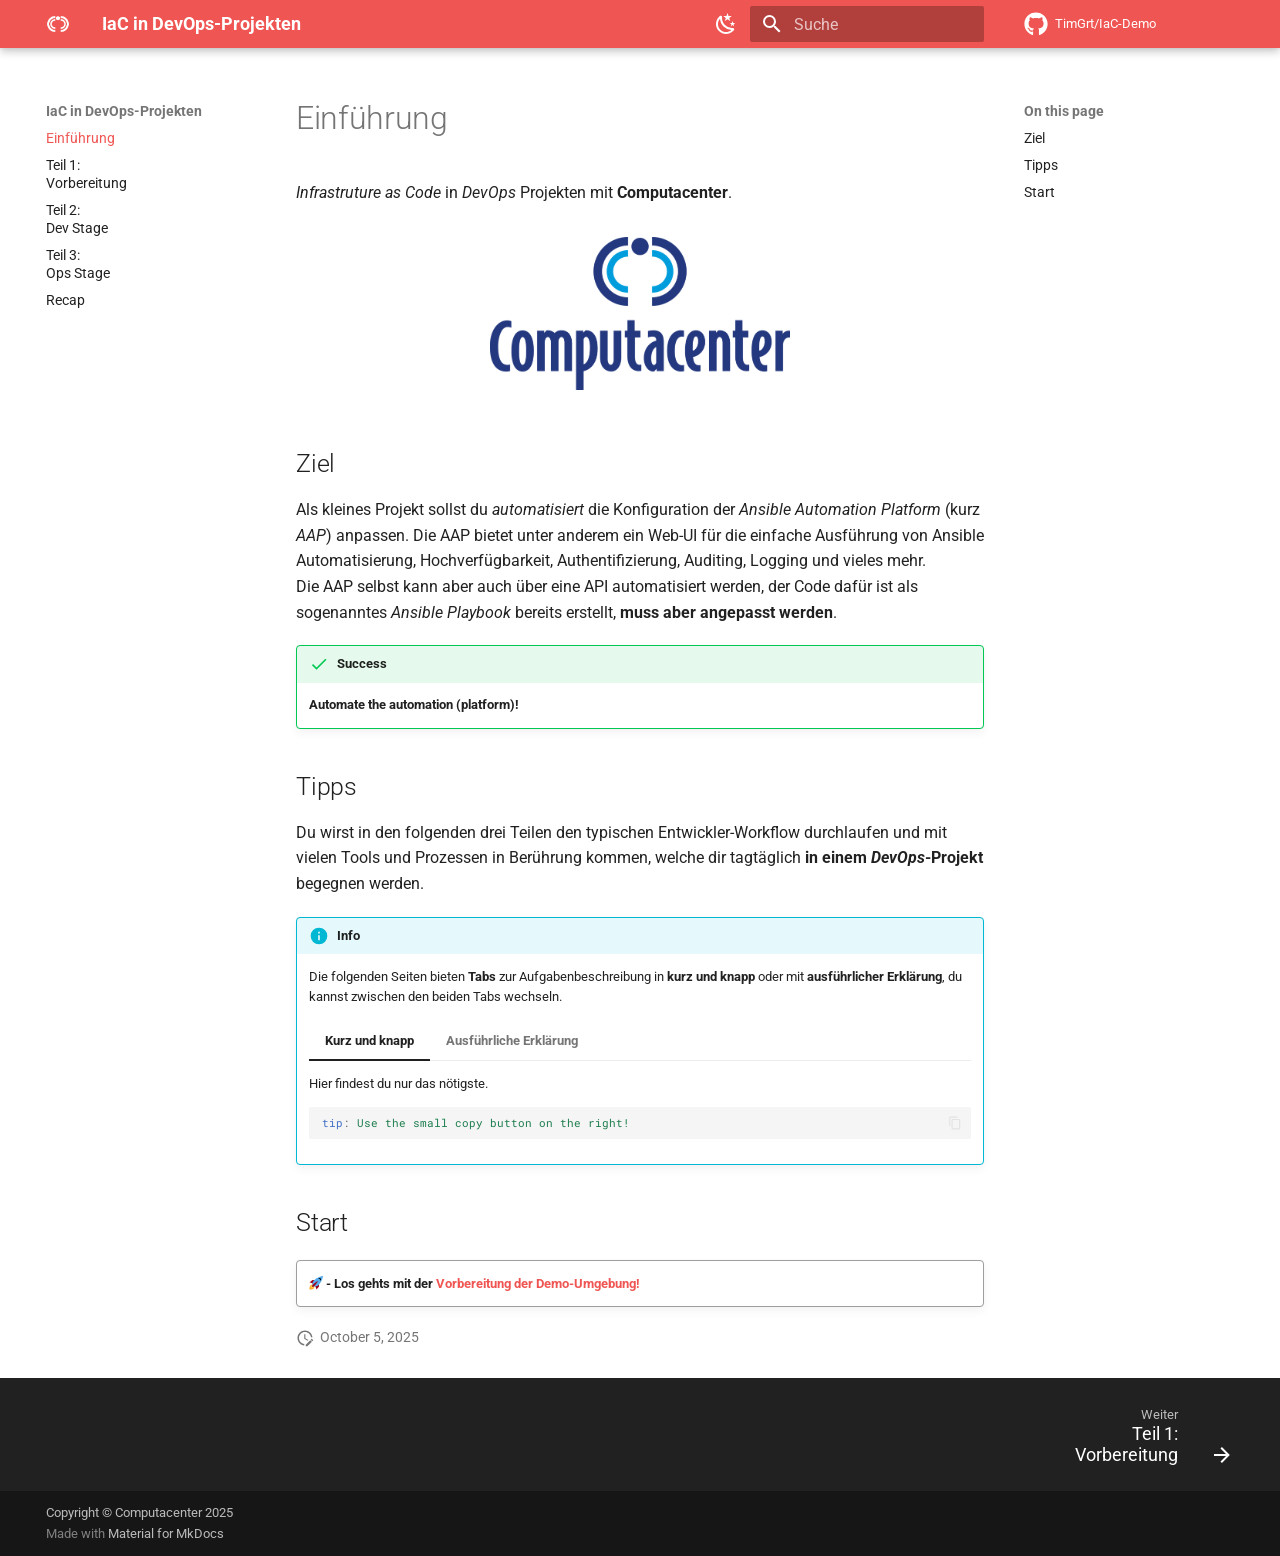
==== commit 76cc9f0d: "Deployed cca06a5 with MkDocs version: 1.6.1" ====
--- a/index.html
+++ b/index.html
@@ -20,7 +20,7 @@
     
     
       
-        <title>IaC Demo - Fachschaft Informatik Uni Duisburg-Essen</title>
+        <title>IaC in DevOps-Projekten</title>
       
     
     
@@ -84,7 +84,7 @@
     <div data-md-component="skip">
       
         
-        <a href="#infrastructure-as-code" class="md-skip">
+        <a href="#einfuhrung" class="md-skip">
           Zum Inhalt
         </a>
       
@@ -100,7 +100,7 @@
 
 <header class="md-header md-header--shadow" data-md-component="header">
   <nav class="md-header__inner md-grid" aria-label="Kopfzeile">
-    <a href="." title="IaC Demo - Fachschaft Informatik Uni Duisburg-Essen" class="md-header__button md-logo" aria-label="IaC Demo - Fachschaft Informatik Uni Duisburg-Essen" data-md-component="logo">
+    <a href="." title="IaC in DevOps-Projekten" class="md-header__button md-logo" aria-label="IaC in DevOps-Projekten" data-md-component="logo">
       
   <img src="assets/images/computacenter-logo-white.png" alt="logo">
 
@@ -113,13 +113,13 @@
       <div class="md-header__ellipsis">
         <div class="md-header__topic">
           <span class="md-ellipsis">
-            IaC Demo - Fachschaft Informatik Uni Duisburg-Essen
+            IaC in DevOps-Projekten
           </span>
         </div>
         <div class="md-header__topic" data-md-component="header-topic">
           <span class="md-ellipsis">
             
-              Infrastructure as Code
+              Einführung
             
           </span>
         </div>
@@ -201,13 +201,13 @@
     
     
       <div class="md-header__source">
-        <a href="https://github.com/TimGrt/IaC-Workshop-Uni-DuE" title="Zum Repository" class="md-source" data-md-component="source">
+        <a href="https://github.com/TimGrt/IaC-Demo" title="Zum Repository" class="md-source" data-md-component="source">
   <div class="md-source__icon md-icon">
     
     <svg xmlns="http://www.w3.org/2000/svg" viewBox="0 0 512 512"><!--! Font Awesome Free 7.0.0 by @fontawesome - https://fontawesome.com License - https://fontawesome.com/license/free (Icons: CC BY 4.0, Fonts: SIL OFL 1.1, Code: MIT License) Copyright 2025 Fonticons, Inc.--><path d="M173.9 397.4c0 2-2.3 3.6-5.2 3.6-3.3.3-5.6-1.3-5.6-3.6 0-2 2.3-3.6 5.2-3.6 3-.3 5.6 1.3 5.6 3.6m-31.1-4.5c-.7 2 1.3 4.3 4.3 4.9 2.6 1 5.6 0 6.2-2s-1.3-4.3-4.3-5.2c-2.6-.7-5.5.3-6.2 2.3m44.2-1.7c-2.9.7-4.9 2.6-4.6 4.9.3 2 2.9 3.3 5.9 2.6 2.9-.7 4.9-2.6 4.6-4.6-.3-1.9-3-3.2-5.9-2.9M252.8 8C114.1 8 8 113.3 8 252c0 110.9 69.8 205.8 169.5 239.2 12.8 2.3 17.3-5.6 17.3-12.1 0-6.2-.3-40.4-.3-61.4 0 0-70 15-84.7-29.8 0 0-11.4-29.1-27.8-36.6 0 0-22.9-15.7 1.6-15.4 0 0 24.9 2 38.6 25.8 21.9 38.6 58.6 27.5 72.9 20.9 2.3-16 8.8-27.1 16-33.7-55.9-6.2-112.3-14.3-112.3-110.5 0-27.5 7.6-41.3 23.6-58.9-2.6-6.5-11.1-33.3 2.6-67.9 20.9-6.5 69 27 69 27 20-5.6 41.5-8.5 62.8-8.5s42.8 2.9 62.8 8.5c0 0 48.1-33.6 69-27 13.7 34.7 5.2 61.4 2.6 67.9 16 17.7 25.8 31.5 25.8 58.9 0 96.5-58.9 104.2-114.8 110.5 9.2 7.9 17 22.9 17 46.4 0 33.7-.3 75.4-.3 83.6 0 6.5 4.6 14.4 17.3 12.1C436.2 457.8 504 362.9 504 252 504 113.3 391.5 8 252.8 8M105.2 352.9c-1.3 1-1 3.3.7 5.2 1.6 1.6 3.9 2.3 5.2 1 1.3-1 1-3.3-.7-5.2-1.6-1.6-3.9-2.3-5.2-1m-10.8-8.1c-.7 1.3.3 2.9 2.3 3.9 1.6 1 3.6.7 4.3-.7.7-1.3-.3-2.9-2.3-3.9-2-.6-3.6-.3-4.3.7m32.4 35.6c-1.6 1.3-1 4.3 1.3 6.2 2.3 2.3 5.2 2.6 6.5 1 1.3-1.3.7-4.3-1.3-6.2-2.2-2.3-5.2-2.6-6.5-1m-11.4-14.7c-1.6 1-1.6 3.6 0 5.9s4.3 3.3 5.6 2.3c1.6-1.3 1.6-3.9 0-6.2-1.4-2.3-4-3.3-5.6-2"/></svg>
   </div>
   <div class="md-source__repository">
-    TimGrt/IaC-Workshop-Uni-DuE
+    TimGrt/IaC-Demo
   </div>
 </a>
       </div>
@@ -237,22 +237,22 @@
 
 <nav class="md-nav md-nav--primary" aria-label="Navigation" data-md-level="0">
   <label class="md-nav__title" for="__drawer">
-    <a href="." title="IaC Demo - Fachschaft Informatik Uni Duisburg-Essen" class="md-nav__button md-logo" aria-label="IaC Demo - Fachschaft Informatik Uni Duisburg-Essen" data-md-component="logo">
+    <a href="." title="IaC in DevOps-Projekten" class="md-nav__button md-logo" aria-label="IaC in DevOps-Projekten" data-md-component="logo">
       
   <img src="assets/images/computacenter-logo-white.png" alt="logo">
 
     </a>
-    IaC Demo - Fachschaft Informatik Uni Duisburg-Essen
+    IaC in DevOps-Projekten
   </label>
   
     <div class="md-nav__source">
-      <a href="https://github.com/TimGrt/IaC-Workshop-Uni-DuE" title="Zum Repository" class="md-source" data-md-component="source">
+      <a href="https://github.com/TimGrt/IaC-Demo" title="Zum Repository" class="md-source" data-md-component="source">
   <div class="md-source__icon md-icon">
     
     <svg xmlns="http://www.w3.org/2000/svg" viewBox="0 0 512 512"><!--! Font Awesome Free 7.0.0 by @fontawesome - https://fontawesome.com License - https://fontawesome.com/license/free (Icons: CC BY 4.0, Fonts: SIL OFL 1.1, Code: MIT License) Copyright 2025 Fonticons, Inc.--><path d="M173.9 397.4c0 2-2.3 3.6-5.2 3.6-3.3.3-5.6-1.3-5.6-3.6 0-2 2.3-3.6 5.2-3.6 3-.3 5.6 1.3 5.6 3.6m-31.1-4.5c-.7 2 1.3 4.3 4.3 4.9 2.6 1 5.6 0 6.2-2s-1.3-4.3-4.3-5.2c-2.6-.7-5.5.3-6.2 2.3m44.2-1.7c-2.9.7-4.9 2.6-4.6 4.9.3 2 2.9 3.3 5.9 2.6 2.9-.7 4.9-2.6 4.6-4.6-.3-1.9-3-3.2-5.9-2.9M252.8 8C114.1 8 8 113.3 8 252c0 110.9 69.8 205.8 169.5 239.2 12.8 2.3 17.3-5.6 17.3-12.1 0-6.2-.3-40.4-.3-61.4 0 0-70 15-84.7-29.8 0 0-11.4-29.1-27.8-36.6 0 0-22.9-15.7 1.6-15.4 0 0 24.9 2 38.6 25.8 21.9 38.6 58.6 27.5 72.9 20.9 2.3-16 8.8-27.1 16-33.7-55.9-6.2-112.3-14.3-112.3-110.5 0-27.5 7.6-41.3 23.6-58.9-2.6-6.5-11.1-33.3 2.6-67.9 20.9-6.5 69 27 69 27 20-5.6 41.5-8.5 62.8-8.5s42.8 2.9 62.8 8.5c0 0 48.1-33.6 69-27 13.7 34.7 5.2 61.4 2.6 67.9 16 17.7 25.8 31.5 25.8 58.9 0 96.5-58.9 104.2-114.8 110.5 9.2 7.9 17 22.9 17 46.4 0 33.7-.3 75.4-.3 83.6 0 6.5 4.6 14.4 17.3 12.1C436.2 457.8 504 362.9 504 252 504 113.3 391.5 8 252.8 8M105.2 352.9c-1.3 1-1 3.3.7 5.2 1.6 1.6 3.9 2.3 5.2 1 1.3-1 1-3.3-.7-5.2-1.6-1.6-3.9-2.3-5.2-1m-10.8-8.1c-.7 1.3.3 2.9 2.3 3.9 1.6 1 3.6.7 4.3-.7.7-1.3-.3-2.9-2.3-3.9-2-.6-3.6-.3-4.3.7m32.4 35.6c-1.6 1.3-1 4.3 1.3 6.2 2.3 2.3 5.2 2.6 6.5 1 1.3-1.3.7-4.3-1.3-6.2-2.2-2.3-5.2-2.6-6.5-1m-11.4-14.7c-1.6 1-1.6 3.6 0 5.9s4.3 3.3 5.6 2.3c1.6-1.3 1.6-3.9 0-6.2-1.4-2.3-4-3.3-5.6-2"/></svg>
   </div>
   <div class="md-source__repository">
-    TimGrt/IaC-Workshop-Uni-DuE
+    TimGrt/IaC-Demo
   </div>
 </a>
     </div>
@@ -275,17 +275,78 @@
         
       
       
+        <label class="md-nav__link md-nav__link--active" for="__toc">
+          
+  
+  
+  <span class="md-ellipsis">
+    Einführung
+    
+  </span>
+  
+
+          <span class="md-nav__icon md-icon"></span>
+        </label>
+      
       <a href="." class="md-nav__link md-nav__link--active">
         
   
   
   <span class="md-ellipsis">
-    Infrastructure as Code
+    Einführung
     
   </span>
   
 
       </a>
+      
+        
+
+  
+
+<nav class="md-nav md-nav--secondary" aria-label="On this page">
+  
+  
+  
+    
+  
+  
+    <label class="md-nav__title" for="__toc">
+      <span class="md-nav__icon md-icon"></span>
+      On this page
+    </label>
+    <ul class="md-nav__list" data-md-component="toc" data-md-scrollfix>
+      
+        <li class="md-nav__item">
+  <a href="#ziel" class="md-nav__link">
+    <span class="md-ellipsis">
+      Ziel
+    </span>
+  </a>
+  
+</li>
+      
+        <li class="md-nav__item">
+  <a href="#tipps" class="md-nav__link">
+    <span class="md-ellipsis">
+      Tipps
+    </span>
+  </a>
+  
+</li>
+      
+        <li class="md-nav__item">
+  <a href="#start" class="md-nav__link">
+    <span class="md-ellipsis">
+      Start
+    </span>
+  </a>
+  
+</li>
+      
+    </ul>
+  
+</nav>
       
     </li>
   
@@ -325,7 +386,7 @@
   
   
   <span class="md-ellipsis">
-    Teil 2:<br>Automatisierung
+    Teil 2:<br>Dev Stage
     
   </span>
   
@@ -347,7 +408,29 @@
   
   
   <span class="md-ellipsis">
-    Teil 3:<br>Recap
+    Teil 3:<br>Ops Stage
+    
+  </span>
+  
+
+      </a>
+    </li>
+  
+
+    
+      
+      
+  
+  
+  
+  
+    <li class="md-nav__item">
+      <a href="recap/" class="md-nav__link">
+        
+  
+  
+  <span class="md-ellipsis">
+    Recap
     
   </span>
   
@@ -379,6 +462,41 @@
     
   
   
+    <label class="md-nav__title" for="__toc">
+      <span class="md-nav__icon md-icon"></span>
+      On this page
+    </label>
+    <ul class="md-nav__list" data-md-component="toc" data-md-scrollfix>
+      
+        <li class="md-nav__item">
+  <a href="#ziel" class="md-nav__link">
+    <span class="md-ellipsis">
+      Ziel
+    </span>
+  </a>
+  
+</li>
+      
+        <li class="md-nav__item">
+  <a href="#tipps" class="md-nav__link">
+    <span class="md-ellipsis">
+      Tipps
+    </span>
+  </a>
+  
+</li>
+      
+        <li class="md-nav__item">
+  <a href="#start" class="md-nav__link">
+    <span class="md-ellipsis">
+      Start
+    </span>
+  </a>
+  
+</li>
+      
+    </ul>
+  
 </nav>
                   </div>
                 </div>
@@ -393,20 +511,48 @@
 
 
 
-<h1 id="infrastructure-as-code">Infrastructure as Code</h1>
+<h1 id="einfuhrung">Einführung</h1>
+<p><em>Infrastruture as Code</em> in <em>DevOps</em> Projekten mit <strong>Computacenter</strong>.</p>
 <figure>
 <p><img alt="CC Logo" src="assets/images/computacenter.png#only-light" width="300" />
   <img alt="CC Logo" src="assets/images/computacenter-white.png#only-dark" width="300" />
   </p>
 <figcaption></figcaption>
 </figure>
+<h2 id="ziel">Ziel</h2>
 <p>Als kleines Projekt sollst du <em>automatisiert</em> die Konfiguration der <em>Ansible Automation Platform</em> (kurz <em>AAP</em>) anpassen. Die AAP bietet unter anderem ein Web-UI für die einfache Ausführung von Ansible Automatisierung, Hochverfügbarkeit, Authentifizierung, Auditing, Logging und vieles mehr.<br />
 Die AAP selbst kann aber auch über eine API automatisiert werden, der Code dafür ist als sogenanntes <em>Ansible Playbook</em> bereits erstellt, <strong>muss aber angepasst werden</strong>.  </p>
 <div class="admonition success">
 <p class="admonition-title">Success</p>
 <p><strong>Automate the automation (platform)!</strong></p>
 </div>
-<p>Du wirst also in den folgenden drei Teilen den typischen Entwickler-Workflow durchlaufen und mit vielen Tools und Prozessen in Berührung kommen, welche dir tagtäglich in einem <em>DevOps</em>-Projekt begegnen werden.</p>
+<h2 id="tipps">Tipps</h2>
+<p>Du wirst in den folgenden drei Teilen den typischen Entwickler-Workflow durchlaufen und mit vielen Tools und Prozessen in Berührung kommen, welche dir tagtäglich <strong>in einem <em>DevOps</em>-Projekt</strong> begegnen werden.</p>
+<div class="admonition info">
+<p class="admonition-title">Info</p>
+<p>Die folgenden Seiten bieten <strong>Tabs</strong> zur Aufgabenbeschreibung in <strong>kurz und knapp</strong> oder mit <strong>ausführlicher Erklärung</strong>, du kannst zwischen den beiden Tabs wechseln.</p>
+<div class="tabbed-set tabbed-alternate" data-tabs="1:2"><input checked="checked" id="__tabbed_1_1" name="__tabbed_1" type="radio" /><input id="__tabbed_1_2" name="__tabbed_1" type="radio" /><div class="tabbed-labels"><label for="__tabbed_1_1">Kurz und knapp</label><label for="__tabbed_1_2">Ausführliche Erklärung</label></div>
+<div class="tabbed-content">
+<div class="tabbed-block">
+<p>Hier findest du nur das nötigste.</p>
+<div class="highlight"><pre><span></span><code><a id="__codelineno-0-1" name="__codelineno-0-1" href="#__codelineno-0-1"></a><span class="nt">tip</span><span class="p">:</span><span class="w"> </span><span class="l l-Scalar l-Scalar-Plain">Use the small copy button on the right!</span>
+</code></pre></div>
+</div>
+<div class="tabbed-block">
+<p>In diesem Tab wird alles etwas ausführlicher beschrieben, mit zusätzlichen Informationen zu den verwendeten Kommandos oder Hintergrund-Infos zu der zugrunde liegenden Technologie.  </p>
+<p>Der Inhalt aller Code-Blöcke kann über einen kleinen Copy-Button rechts im Code-Feld kopiert werden.</p>
+<div class="admonition tip">
+<p class="admonition-title">Tip</p>
+<p>Mit der <strong>rechten Maustauste</strong> kann der kopierte Content im Terminal eingefügt werden.</p>
+</div>
+</div>
+</div>
+</div>
+</div>
+<h2 id="start">Start</h2>
+<div class="admonition quote">
+<p><strong><img alt="🚀" class="twemoji" src="assets/external/cdn.jsdelivr.net/gh/jdecked/twemoji@15.1.0/assets/svg/1f680.svg" title=":rocket:"> - Los gehts mit der <a href="part1/">Vorbereitung der Demo-Umgebung!</a></strong></p>
+</div>
 
 
 
@@ -427,7 +573,7 @@
     <span class="md-icon" title="Letztes Update">
       <svg xmlns="http://www.w3.org/2000/svg" viewBox="0 0 24 24"><path d="M21 13.1c-.1 0-.3.1-.4.2l-1 1 2.1 2.1 1-1c.2-.2.2-.6 0-.8l-1.3-1.3c-.1-.1-.2-.2-.4-.2m-1.9 1.8-6.1 6V23h2.1l6.1-6.1zM12.5 7v5.2l4 2.4-1 1L11 13V7zM11 21.9c-5.1-.5-9-4.8-9-9.9C2 6.5 6.5 2 12 2c5.3 0 9.6 4.1 10 9.3-.3-.1-.6-.2-1-.2s-.7.1-1 .2C19.6 7.2 16.2 4 12 4c-4.4 0-8 3.6-8 8 0 4.1 3.1 7.5 7.1 7.9l-.1.2z"/></svg>
     </span>
-    <span class="git-revision-date-localized-plugin git-revision-date-localized-plugin-date" title="April 11, 2025 13:39:05 UTC">April 11, 2025</span>
+    <span class="git-revision-date-localized-plugin git-revision-date-localized-plugin-date" title="October 5, 2025 14:08:36 UTC">October 5, 2025</span>
   </span>
 
     
